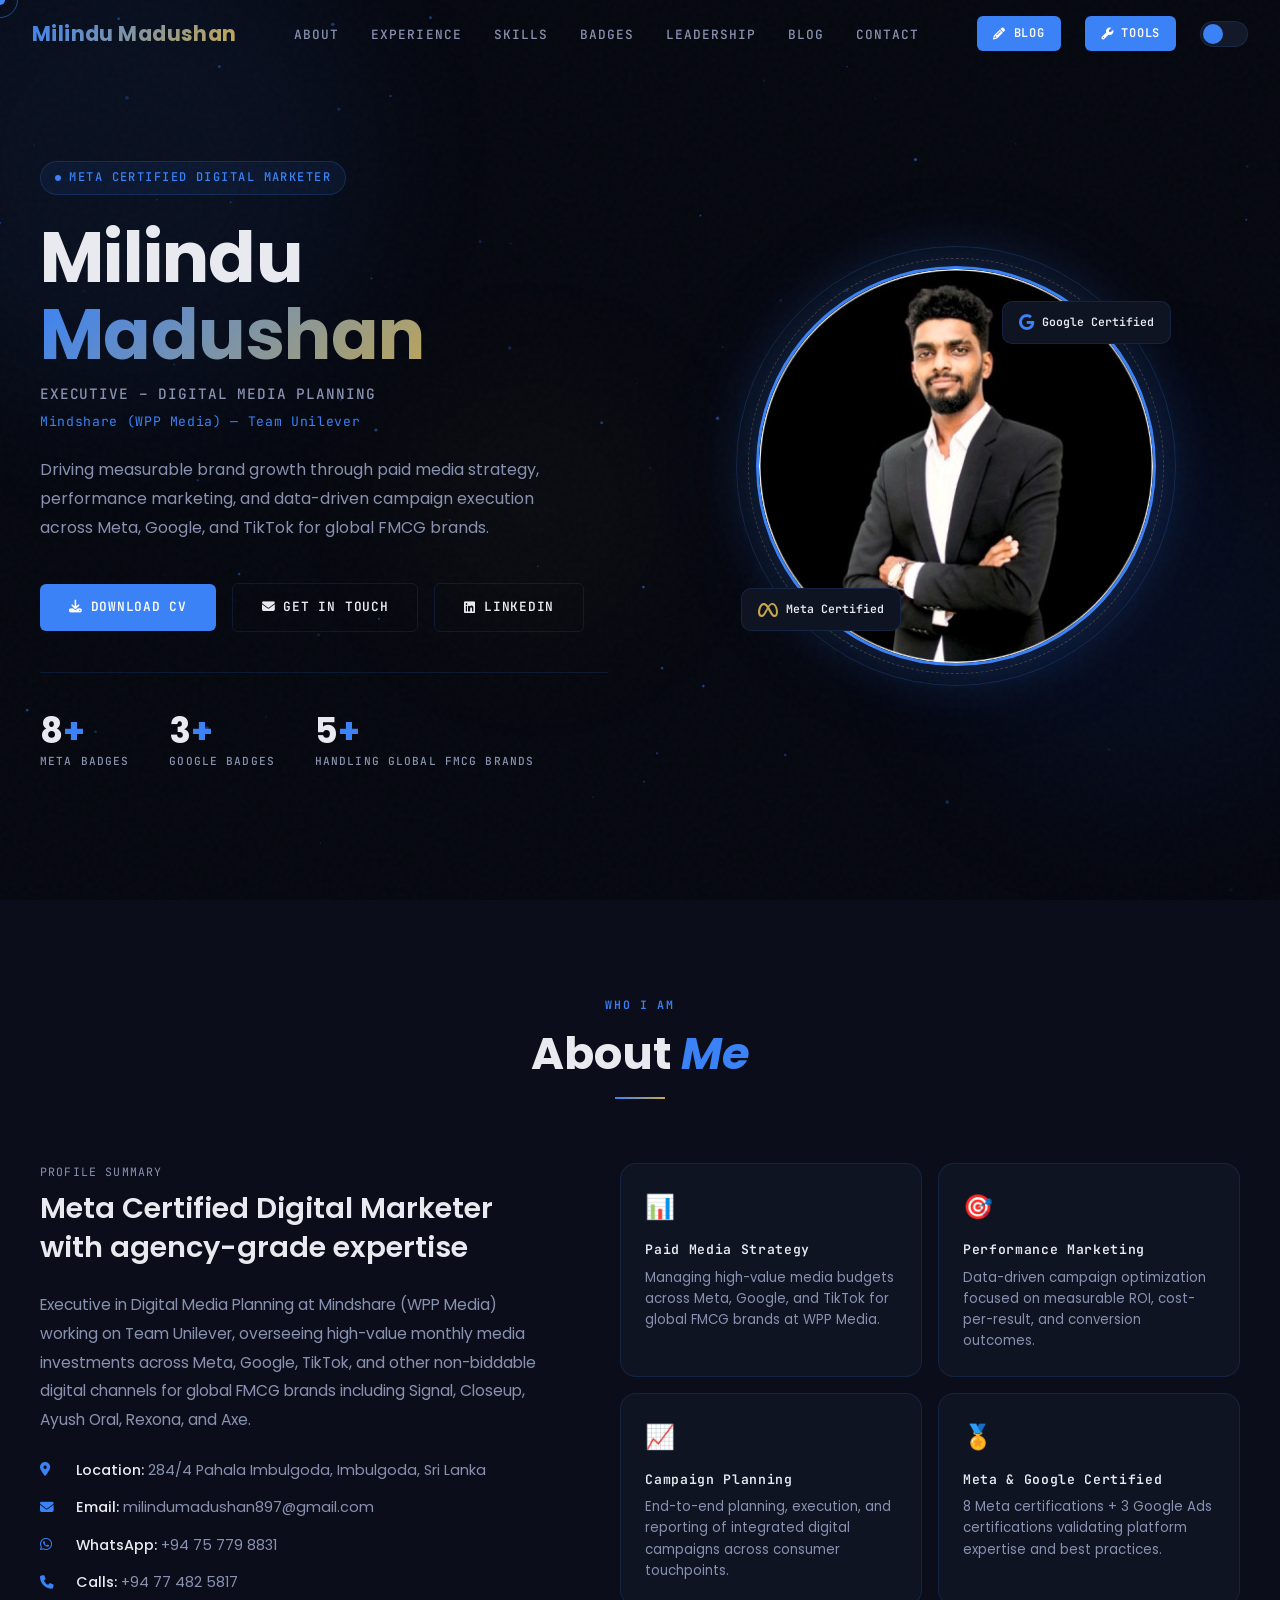
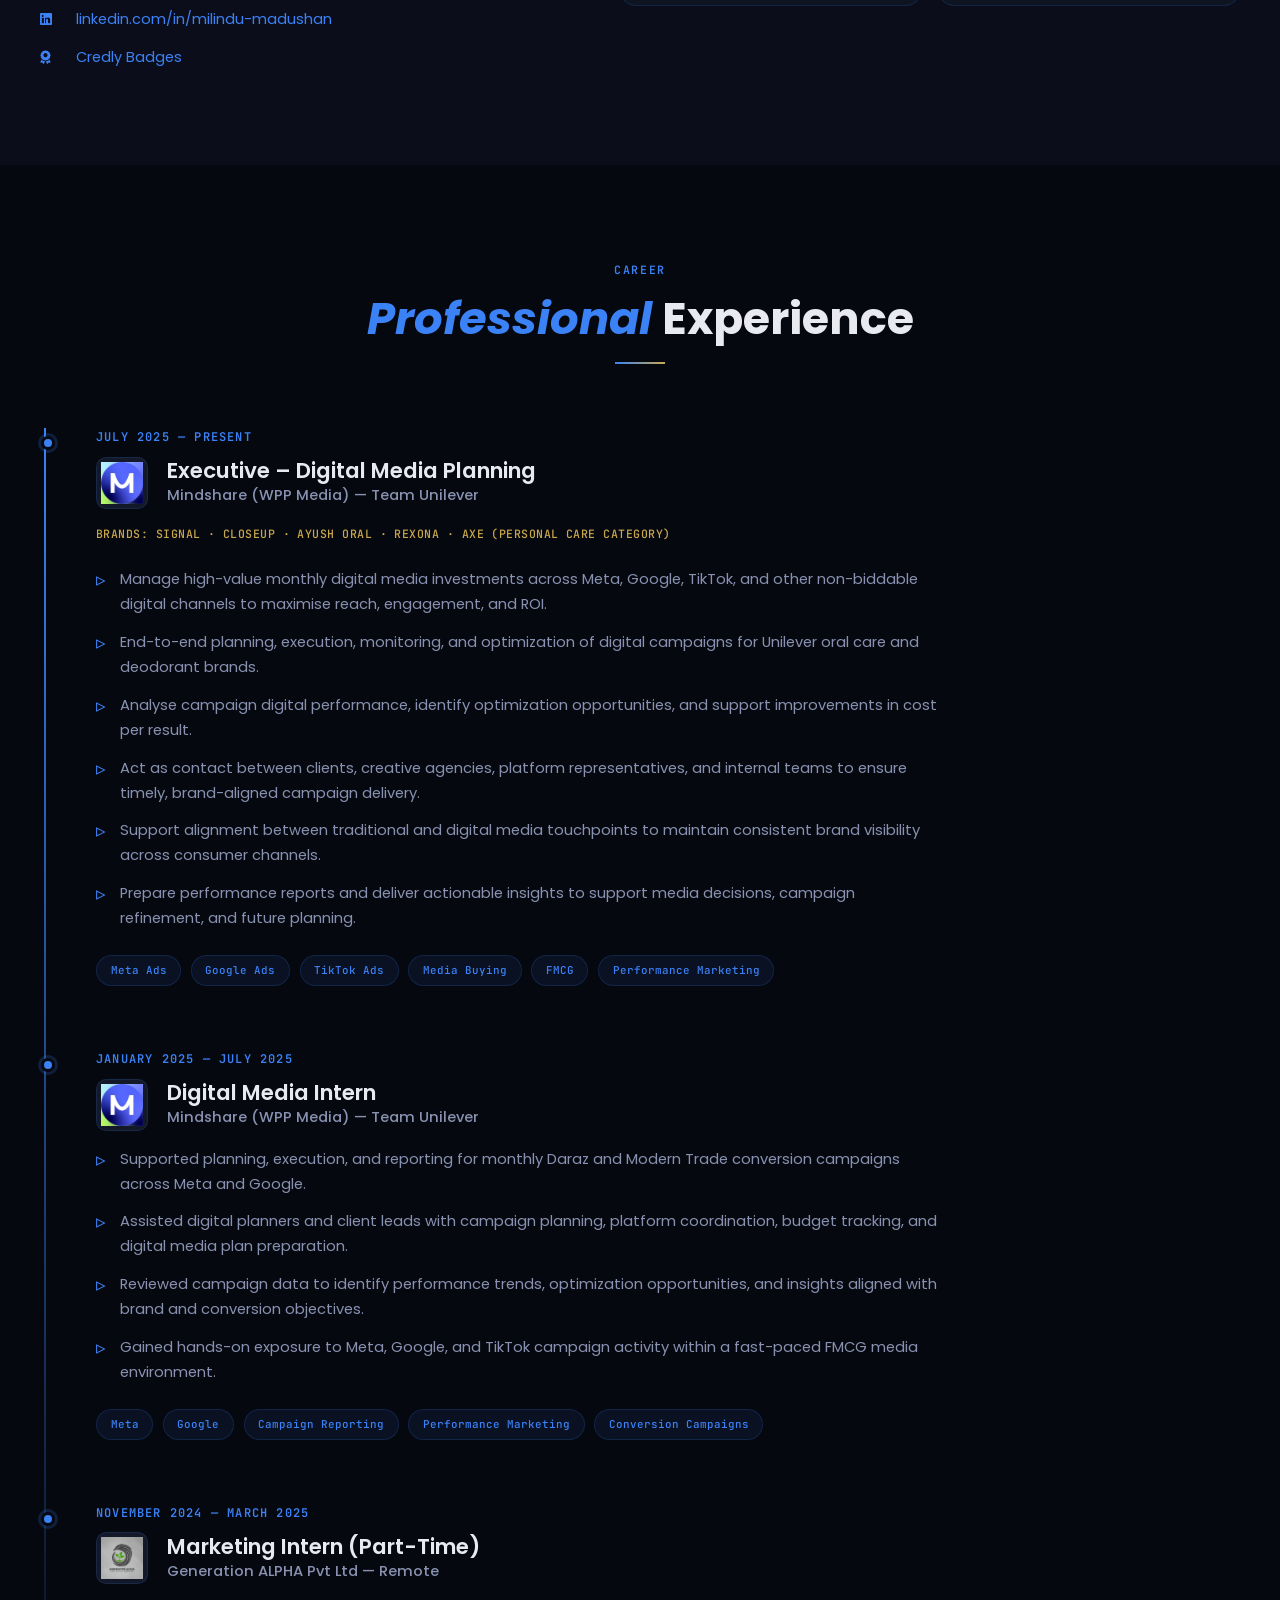
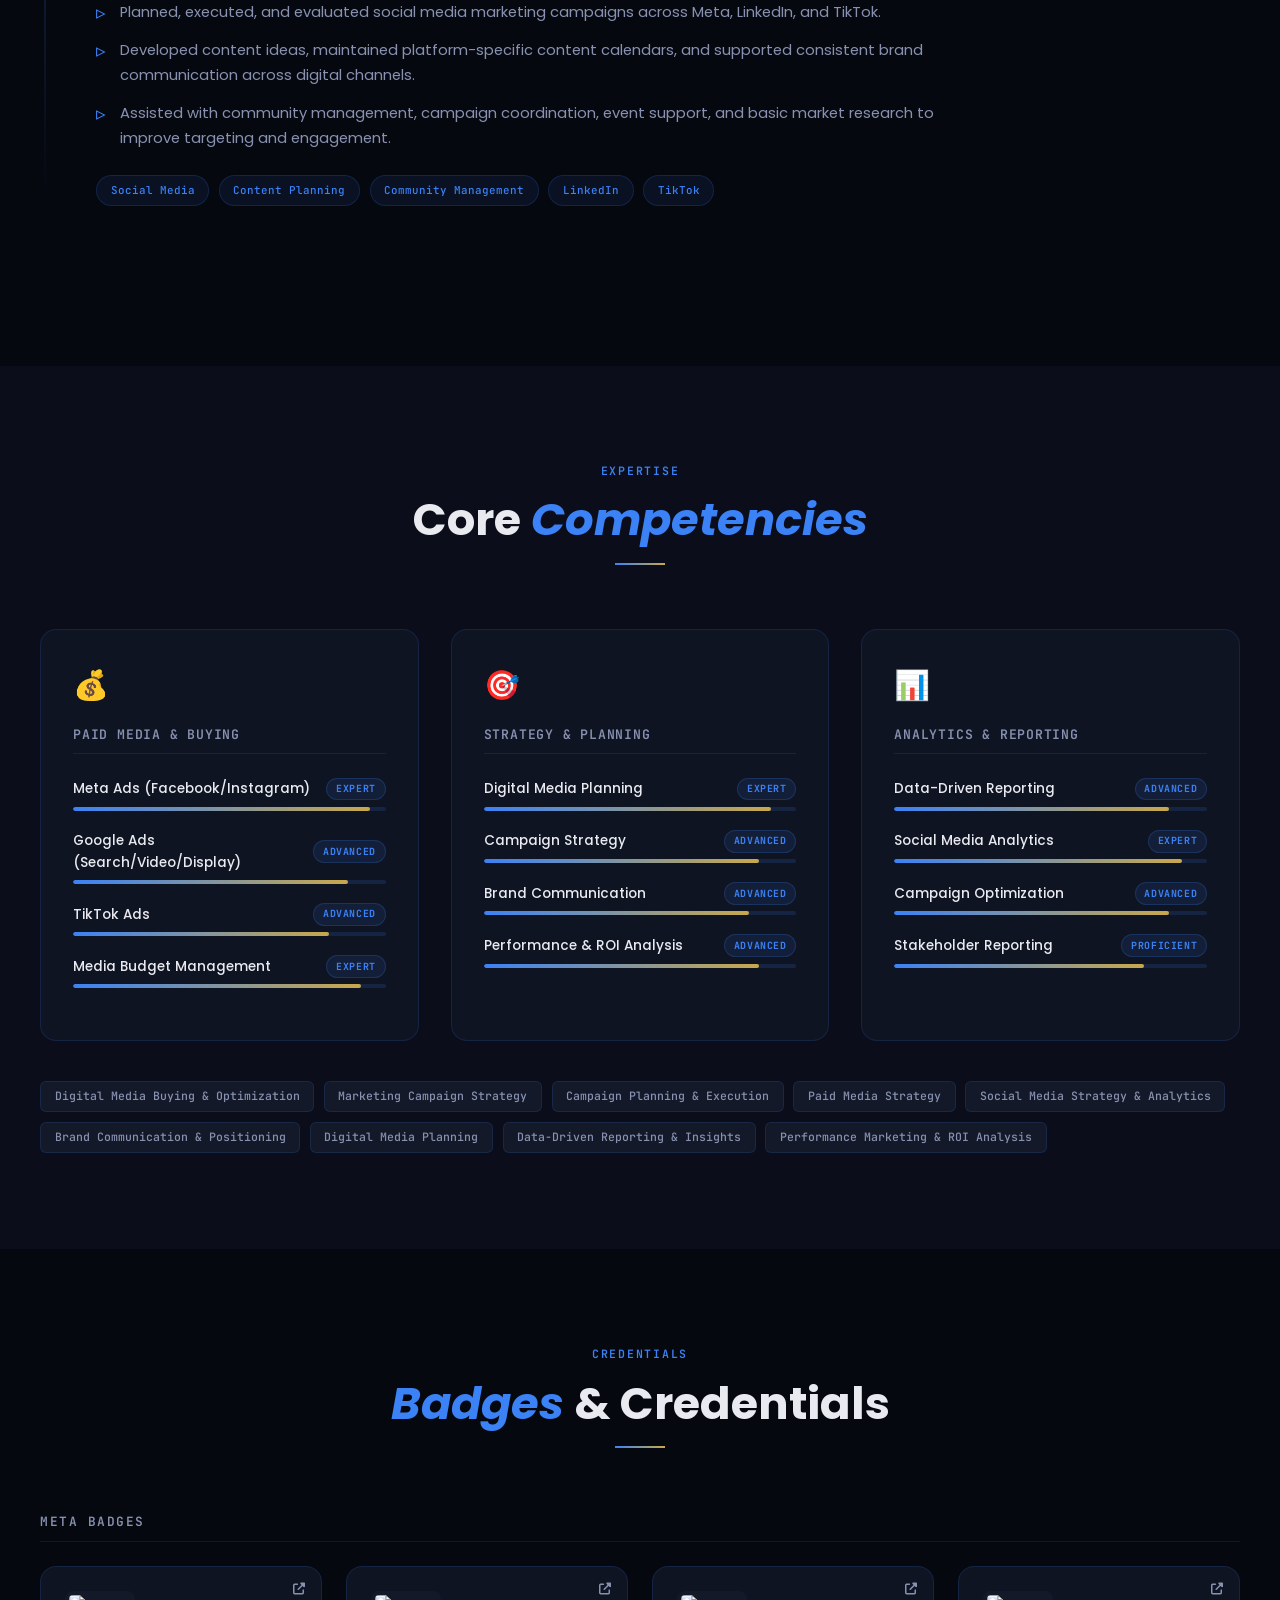
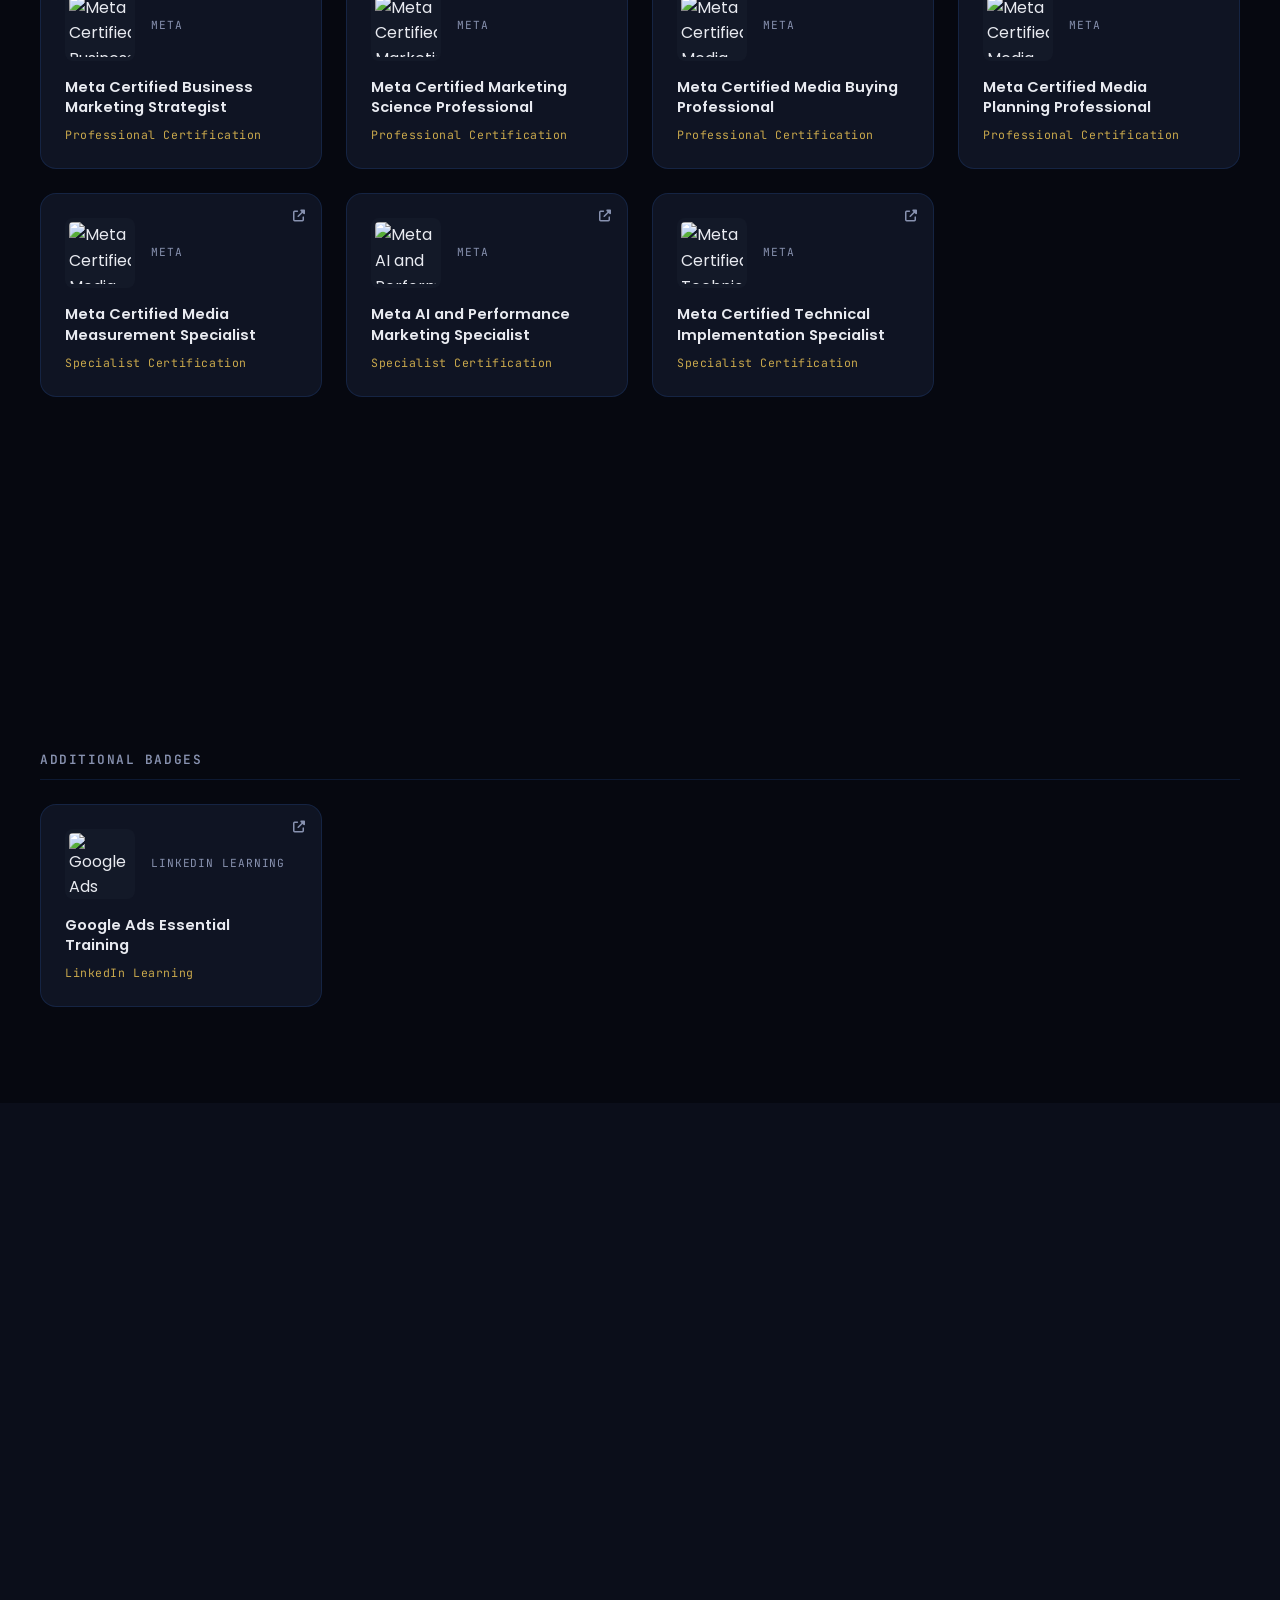
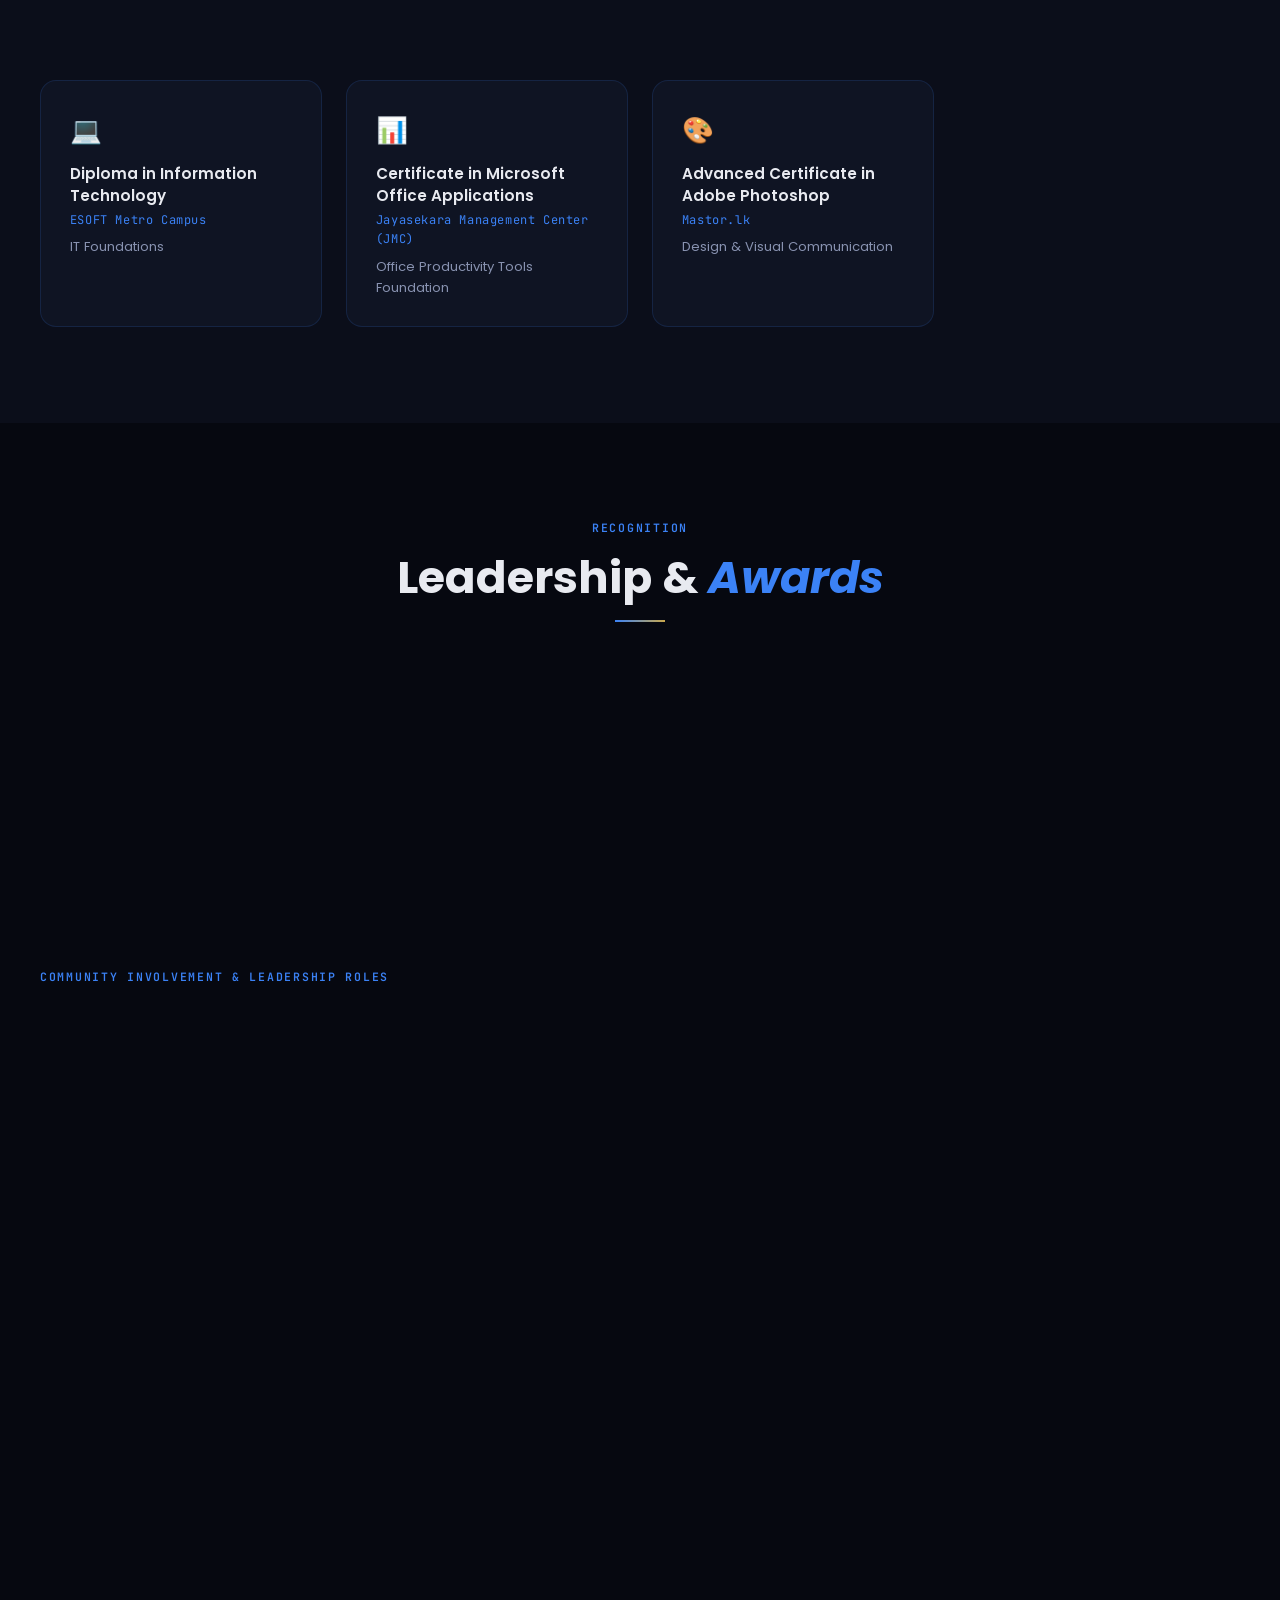
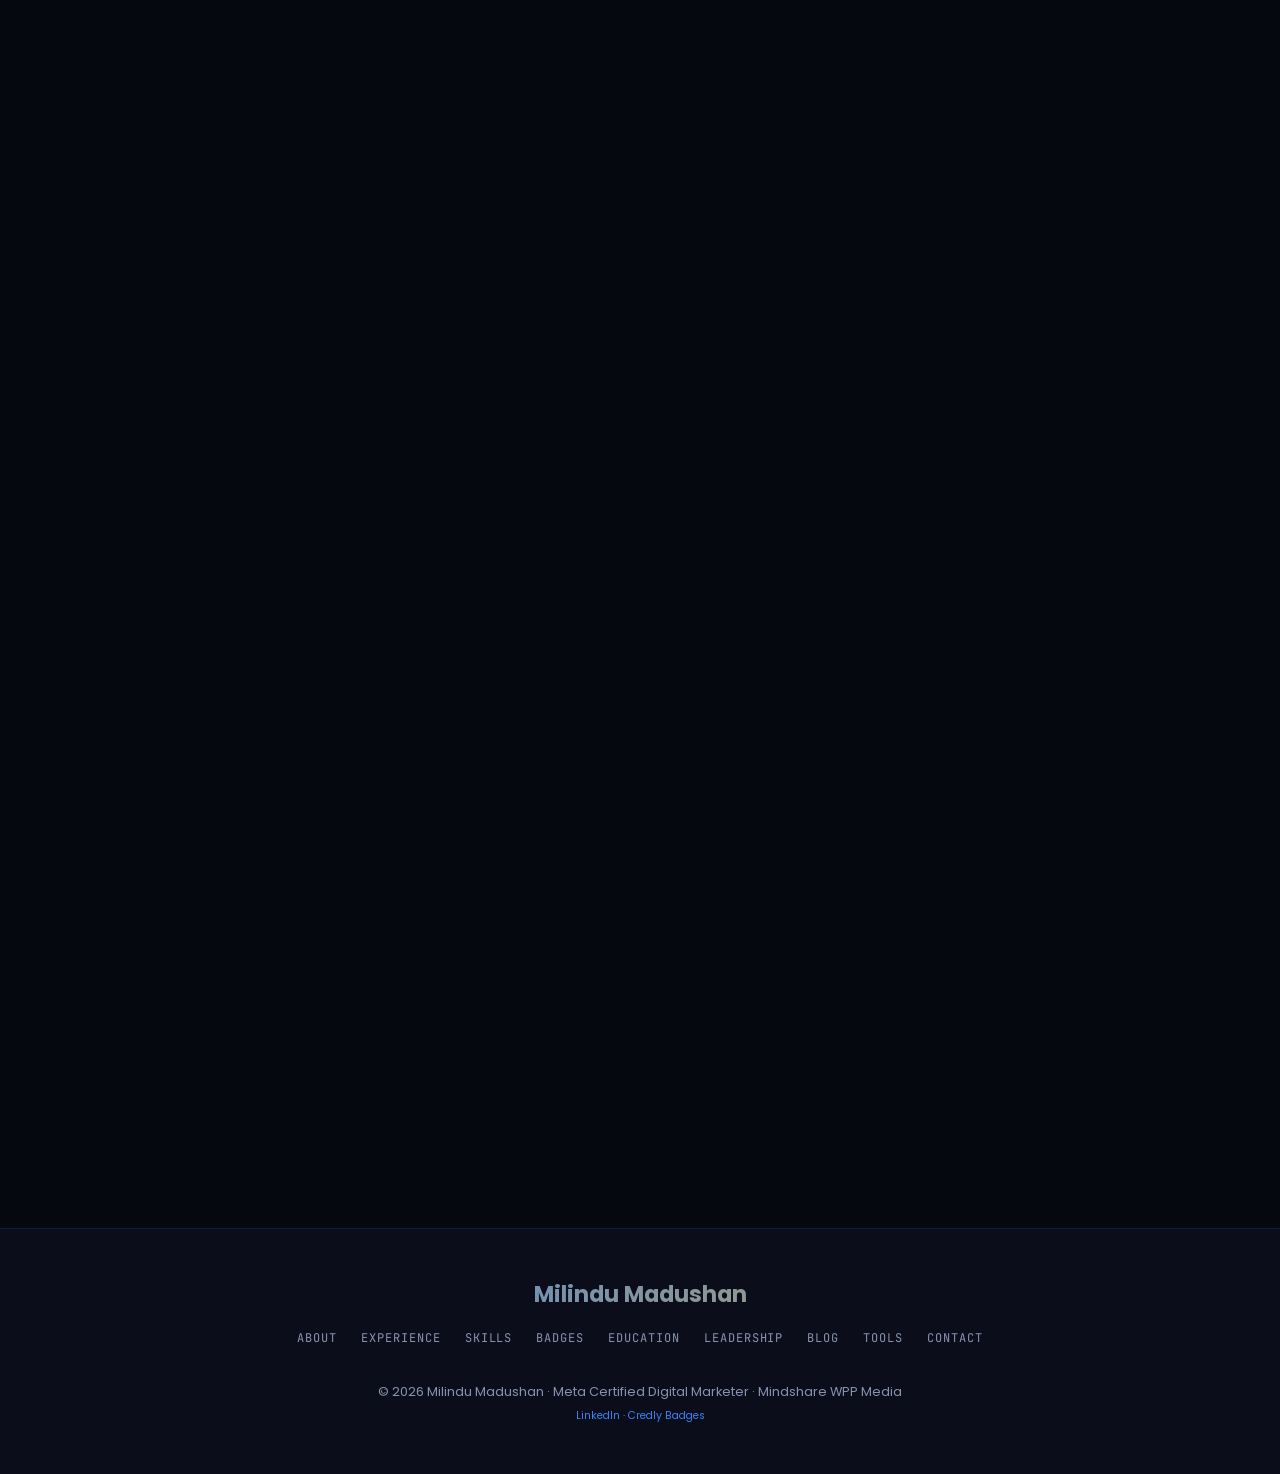
==== index.html @ daadbaaf "Added toos.html and blog.html" ====
<!DOCTYPE html>
<html lang="en">

<head>
  <meta charset="UTF-8">
  <meta name="viewport" content="width=device-width, initial-scale=1.0">
  <meta name="description"
    content="Milindu Madushan — Meta Certified Digital Marketer | Executive, Digital Media Planning at Mindshare (WPP Media) — Team Unilever">
  <meta name="keywords"
    content="Milindu Madushan, Digital Marketing, Meta Certified, Mindshare, WPP Media, Paid Media, Sri Lanka">
  <!-- Open Graph / Social Sharing -->
  <meta property="og:title" content="Milindu Madushan | Meta Certified Digital Marketer">
  <meta property="og:description"
    content="Executive – Digital Media Planning at Mindshare (WPP Media) — Team Unilever. Driving measurable brand growth through paid media strategy across Meta, Google, and TikTok.">
  <meta property="og:image" content="images/profile.jpg">
  <meta property="og:url" content="https://milindumadushan.com/">
  <meta property="og:type" content="website">
  <meta name="twitter:card" content="summary_large_image">
  <meta name="twitter:title" content="Milindu Madushan | Meta Certified Digital Marketer">
  <meta name="twitter:description"
    content="Executive – Digital Media Planning at Mindshare (WPP Media) — Team Unilever.">
  <meta name="twitter:image" content="images/profile.jpg">
  <title>Milindu Madushan | Meta Certified Digital Marketer</title>
  <!-- FIX: favicon MIME type corrected to image/png -->
  <link rel="icon" type="image/png" href="images/favicon.png">
  <link rel="preconnect" href="https://fonts.googleapis.com">
  <link rel="preconnect" href="https://fonts.gstatic.com" crossorigin>
  <!-- FIX: Added JetBrains Mono for genuine monospace font -->
  <link
    href="https://fonts.googleapis.com/css2?family=Poppins:wght@300;400;500;600;700&family=JetBrains+Mono:wght@400;500;600&display=swap"
    rel="stylesheet">
  <link rel="stylesheet" href="https://cdnjs.cloudflare.com/ajax/libs/font-awesome/6.5.0/css/all.min.css">
  <!-- Shared stylesheet -->
  <link rel="stylesheet" href="shared.css">
  <style>
    /* ======================== HERO SECTION ======================== */
    #hero {
      min-height: 100vh;
      display: flex;
      align-items: center;
      padding: 6rem 2rem 4rem;
      position: relative;
      z-index: 2;
      overflow: hidden;
    }

    .hero-inner {
      max-width: 1200px;
      margin: 0 auto;
      width: 100%;
      display: grid;
      grid-template-columns: 1fr 1fr;
      gap: 4rem;
      align-items: center;
    }

    .hero-content {
      opacity: 0;
      transform: translateY(30px);
      animation: fadeUp .9s .2s forwards;
      text-align: left;
      display: flex;
      flex-direction: column;
      align-items: flex-start;
    }

    .hero-tag {
      display: inline-flex;
      align-items: center;
      gap: .5rem;
      font-family: var(--font-mono);
      font-size: .75rem;
      font-weight: 500;
      color: var(--accent);
      letter-spacing: .12em;
      text-transform: uppercase;
      background: rgba(59, 130, 246, .08);
      border: 1px solid rgba(59, 130, 246, .2);
      padding: .4rem .9rem;
      border-radius: 30px;
      margin-bottom: 1.5rem;
    }

    .hero-tag span {
      width: 6px;
      height: 6px;
      background: var(--accent);
      border-radius: 50%;
      animation: pulse 2s ease infinite;
    }

    .hero-name {
      font-family: var(--font-display);
      font-size: clamp(2.5rem, 5.5vw, 4.8rem);
      font-weight: 700;
      line-height: 1.1;
      letter-spacing: -.01em;
      margin-bottom: .5rem;
    }

    .hero-name .line {
      display: block;
    }

    .hero-name .accent-line {
      background: linear-gradient(135deg, var(--accent) 0%, var(--gold) 60%, var(--accent) 100%);
      background-size: 200% auto;
      -webkit-background-clip: text;
      -webkit-text-fill-color: transparent;
      background-clip: text;
      animation: shimmer 4s linear infinite;
    }

    @keyframes shimmer {
      0% {
        background-position: 0% center;
      }

      100% {
        background-position: 200% center;
      }
    }

    .hero-title {
      font-family: var(--font-mono);
      font-size: .9rem;
      font-weight: 500;
      color: var(--text2);
      letter-spacing: .06em;
      margin-bottom: .4rem;
      text-transform: uppercase;
    }

    .hero-company {
      font-family: var(--font-mono);
      font-size: .82rem;
      color: var(--accent);
      letter-spacing: .05em;
      margin-bottom: 1.5rem;
    }

    .hero-desc {
      font-size: 1rem;
      color: var(--text2);
      max-width: 550px;
      line-height: 1.8;
      margin-bottom: 2.5rem;
    }

    .hero-actions {
      display: flex;
      gap: 1rem;
      flex-wrap: wrap;
      align-items: center;
    }

    /* FIX: Hero stats with count-up animation */
    .hero-stats {
      display: flex;
      gap: 2.5rem;
      margin-top: 2.5rem;
      padding-top: 2.5rem;
      border-top: 1px solid var(--border);
      justify-content: flex-start;
      width: 100%;
    }

    .stat-num {
      font-family: var(--font-display);
      font-size: 2.2rem;
      font-weight: 700;
      line-height: 1;
    }

    .stat-num span {
      color: var(--accent);
    }

    .stat-label {
      font-family: var(--font-mono);
      font-size: .7rem;
      font-weight: 500;
      color: var(--text2);
      letter-spacing: .1em;
      text-transform: uppercase;
      margin-top: .3rem;
    }

    /* ======================== HERO VISUAL ======================== */
    .hero-visual {
      display: flex;
      align-items: center;
      justify-content: center;
      opacity: 0;
      animation: fadeIn .9s .5s forwards;
    }

    .profile-frame {
      position: relative;
      width: 400px;
      height: 400px;
    }

    .profile-ring-outer {
      position: absolute;
      inset: -20px;
      border: 1px solid rgba(59, 130, 246, .2);
      border-radius: 50%;
      animation: spin 20s linear infinite;
    }

    .profile-ring-outer::before {
      content: '';
      position: absolute;
      width: 10px;
      height: 10px;
      background: var(--accent);
      border-radius: 50%;
      top: 20px;
      left: 50%;
      transform: translateX(-50%);
    }

    .profile-ring-inner {
      position: absolute;
      inset: -8px;
      border: 1px dashed rgba(201, 168, 76, .3);
      border-radius: 50%;
      animation: spin 15s linear infinite reverse;
    }

    .profile-img-wrap {
      width: 400px;
      height: 400px;
      border-radius: 50%;
      overflow: hidden;
      border: 3px solid var(--accent);
      box-shadow: 0 0 60px rgba(59, 130, 246, .25), 0 0 120px rgba(59, 130, 246, .08);
      position: relative;
      z-index: 2;
    }

    .profile-img-wrap img {
      width: 100%;
      height: 100%;
      object-fit: cover;
    }

    .profile-badge {
      position: absolute;
      z-index: 3;
      background: var(--card);
      border: 1px solid var(--border);
      backdrop-filter: blur(10px);
      border-radius: 10px;
      padding: .7rem 1rem;
      display: flex;
      align-items: center;
      gap: .5rem;
      animation: floatY 3s ease-in-out infinite alternate;
    }

    .profile-badge i {
      font-size: 1rem;
    }

    .profile-badge .badge-text {
      font-family: var(--font-mono);
      font-size: .72rem;
      font-weight: 600;
      white-space: nowrap;
    }

    .badge-1 {
      bottom: 35px;
      left: -15px;
    }

    .badge-1 i {
      color: var(--gold);
    }

    .badge-2 {
      top: 35px;
      right: -15px;
      animation-delay: -1.5s;
    }

    .badge-2 i {
      color: var(--accent);
    }

    @keyframes floatY {
      0% {
        transform: translateY(0);
      }

      100% {
        transform: translateY(-10px);
      }
    }

    @keyframes spin {
      from {
        transform: rotate(0deg);
      }

      to {
        transform: rotate(360deg);
      }
    }

    @keyframes fadeUp {
      to {
        opacity: 1;
        transform: translateY(0);
      }
    }

    @keyframes fadeIn {
      to {
        opacity: 1;
      }
    }

    /* ======================== ABOUT ======================== */
    #about {
      background: var(--bg2);
    }

    .about-grid {
      display: grid;
      grid-template-columns: 1fr 1.2fr;
      gap: 4rem;
      align-items: start;
    }

    .about-left {
      display: flex;
      flex-direction: column;
      align-items: flex-start;
    }

    .about-label {
      font-family: var(--font-mono);
      font-size: .72rem;
      color: var(--text2);
      letter-spacing: .1em;
      text-transform: uppercase;
      margin-bottom: .5rem;
    }

    .about-heading {
      font-family: var(--font-display);
      font-size: 1.8rem;
      font-weight: 600;
      margin-bottom: 1.5rem;
      line-height: 1.35;
    }

    .about-desc {
      color: var(--text2);
      line-height: 1.85;
      font-size: .97rem;
      margin-bottom: 1.5rem;
    }

    .about-details {
      display: flex;
      flex-direction: column;
      gap: .9rem;
    }

    .detail-row {
      display: flex;
      align-items: center;
      gap: 1rem;
      font-size: .9rem;
      color: var(--text2);
    }

    .detail-row i {
      width: 20px;
      color: var(--accent);
      font-size: .85rem;
      flex-shrink: 0;
    }

    .detail-row strong {
      color: var(--text);
      font-weight: 500;
    }

    .detail-row a {
      color: var(--accent);
    }

    .value-cards {
      display: grid;
      grid-template-columns: 1fr 1fr;
      gap: 1rem;
    }

    .value-card {
      background: var(--card);
      border: 1px solid var(--border);
      border-radius: var(--radius);
      padding: 1.5rem;
      transition: all var(--transition);
      display: flex;
      flex-direction: column;
      align-items: flex-start;
    }

    .value-card:hover {
      border-color: var(--accent);
      transform: translateY(-4px);
      box-shadow: 0 10px 40px var(--glow);
    }

    .value-icon {
      font-size: 1.5rem;
      margin-bottom: .8rem;
    }

    .value-title {
      font-family: var(--font-mono);
      font-size: .82rem;
      font-weight: 600;
      letter-spacing: .05em;
      margin-bottom: .4rem;
    }

    .value-text {
      font-size: .83rem;
      color: var(--text2);
      line-height: 1.6;
    }

    /* ======================== TIMELINE (EXPERIENCE) ======================== */
    .timeline {
      position: relative;
      padding-left: 1.5rem;
      max-width: 900px;
    }

    .timeline::before {
      content: '';
      position: absolute;
      left: 4px;
      top: 0;
      bottom: 0;
      width: 2px;
      background: linear-gradient(to bottom, var(--accent), transparent);
    }

    .timeline-item {
      position: relative;
      margin-bottom: 4rem;
      padding-left: 2rem;
    }

    .timeline-dot {
      position: absolute;
      left: -1.45rem;
      top: .5rem;
      width: 14px;
      height: 14px;
      border-radius: 50%;
      background: var(--accent);
      border: 3px solid var(--bg);
      box-shadow: 0 0 0 3px rgba(59, 130, 246, .2);
      z-index: 3;
    }

    .timeline-date {
      font-family: var(--font-mono);
      font-size: .75rem;
      font-weight: 600;
      color: var(--accent);
      letter-spacing: .1em;
      text-transform: uppercase;
      margin-bottom: .6rem;
    }

    .timeline-header {
      display: flex;
      align-items: center;
      gap: 1.2rem;
      margin-bottom: 1rem;
      flex-wrap: wrap;
    }

    .company-logo {
      width: 52px;
      height: 52px;
      border-radius: 10px;
      background: var(--card2);
      border: 1px solid var(--border);
      display: flex;
      align-items: center;
      justify-content: center;
      overflow: hidden;
      flex-shrink: 0;
    }

    /* FIX: Company logos hosted locally — use /images/ folder */
    .company-logo img {
      width: 100%;
      height: 100%;
      object-fit: contain;
      padding: 4px;
    }

    .timeline-role {
      font-family: var(--font-display);
      font-size: 1.35rem;
      font-weight: 600;
      line-height: 1.2;
    }

    .timeline-company {
      font-size: .92rem;
      color: var(--text2);
      font-weight: 500;
    }

    .timeline-brands {
      font-family: var(--font-mono);
      font-size: .72rem;
      color: var(--gold);
      margin-bottom: 1.5rem;
      letter-spacing: .04em;
      text-transform: uppercase;
      font-weight: 500;
    }

    .timeline-desc ul {
      display: flex;
      flex-direction: column;
      gap: .8rem;
    }

    .timeline-desc li {
      font-size: .92rem;
      color: var(--text2);
      line-height: 1.7;
      position: relative;
      padding-left: 1.5rem;
    }

    .timeline-desc li::before {
      content: '▹';
      position: absolute;
      left: 0;
      top: 0;
      color: var(--accent);
      font-size: 1.2rem;
      line-height: 1.4;
      font-weight: bold;
    }

    .timeline-tags {
      display: flex;
      flex-wrap: wrap;
      gap: .6rem;
      margin-top: 1.5rem;
    }

    .tag {
      font-family: var(--font-mono);
      font-size: .68rem;
      font-weight: 500;
      color: var(--accent);
      background: rgba(59, 130, 246, .08);
      border: 1px solid rgba(59, 130, 246, .18);
      padding: .35rem .85rem;
      border-radius: 20px;
      transition: all var(--transition);
    }

    [data-theme="light"] .tag {
      background: rgba(29, 78, 216, .08);
      border-color: rgba(29, 78, 216, .18);
    }

    .tag:hover {
      background: var(--accent);
      color: #fff;
      transform: translateY(-2px);
      box-shadow: 0 4px 12px var(--glow);
    }

    /* ======================== SKILLS ======================== */
    #skills {
      background: var(--bg2);
    }

    .skills-wrapper {
      display: grid;
      grid-template-columns: repeat(auto-fit, minmax(280px, 1fr));
      gap: 2rem;
    }

    .skill-category {
      background: var(--card);
      border: 1px solid var(--border);
      border-radius: var(--radius);
      padding: 2rem;
      transition: all var(--transition);
    }

    .skill-category:hover {
      border-color: var(--accent);
      box-shadow: 0 10px 40px var(--glow);
    }

    .skill-cat-icon {
      font-size: 1.8rem;
      margin-bottom: 1rem;
    }

    .skill-cat-title {
      font-family: var(--font-mono);
      font-size: .82rem;
      font-weight: 600;
      letter-spacing: .06em;
      text-transform: uppercase;
      margin-bottom: 1.5rem;
      color: var(--text2);
      border-bottom: 1px solid var(--border);
      padding-bottom: .5rem;
    }

    /* FIX: Skill bars — removed numeric percentage, now just visual fills with proficiency label */
    .skill-bar-item {
      margin-bottom: 1.2rem;
    }

    .skill-bar-top {
      display: flex;
      justify-content: space-between;
      align-items: center;
      margin-bottom: .4rem;
    }

    .skill-bar-name {
      font-size: .85rem;
      font-weight: 500;
    }

    /* FIX: proficiency badge replaces misleading % number */
    .skill-level {
      font-family: var(--font-mono);
      font-size: .62rem;
      font-weight: 700;
      letter-spacing: .06em;
      text-transform: uppercase;
      padding: .15rem .55rem;
      border-radius: 20px;
      background: rgba(59, 130, 246, .1);
      color: var(--accent);
      border: 1px solid rgba(59, 130, 246, .2);
    }

    .skill-bar-bg {
      height: 4px;
      background: var(--border);
      border-radius: 2px;
      overflow: hidden;
    }

    .skill-bar-fill {
      height: 100%;
      background: linear-gradient(90deg, var(--accent), var(--gold));
      border-radius: 2px;
      width: 0;
      transition: width 1.2s cubic-bezier(.4, 0, .2, 1);
    }

    .competency-tags {
      display: flex;
      flex-wrap: wrap;
      gap: .6rem;
      margin-top: 1.5rem;
    }

    .competency-tag {
      font-family: var(--font-mono);
      font-size: .72rem;
      font-weight: 500;
      color: var(--text2);
      background: var(--card2);
      border: 1px solid var(--border);
      padding: .35rem .85rem;
      border-radius: 6px;
      transition: all var(--transition);
    }

    .competency-tag:hover {
      color: var(--accent);
      border-color: var(--accent);
    }

    /* ======================== BADGES / CERTIFICATIONS ======================== */
    .certs-grid {
      display: grid;
      grid-template-columns: repeat(auto-fill, minmax(280px, 1fr));
      gap: 1.5rem;
    }

    .cert-card {
      background: var(--card);
      border: 1px solid var(--border);
      border-radius: var(--radius);
      padding: 1.5rem;
      transition: all var(--transition);
      cursor: pointer;
      position: relative;
      overflow: hidden;
      display: flex;
      flex-direction: column;
      align-items: flex-start;
    }

    .cert-card::before {
      content: '';
      position: absolute;
      top: 0;
      left: 0;
      right: 0;
      height: 2px;
      background: linear-gradient(90deg, var(--accent), var(--gold));
      transform: scaleX(0);
      transition: transform var(--transition);
      transform-origin: left;
    }

    .cert-card:hover {
      border-color: var(--accent);
      transform: translateY(-5px);
      box-shadow: 0 15px 50px var(--glow);
    }

    .cert-card:hover::before {
      transform: scaleX(1);
    }

    .cert-issuer-wrap {
      display: flex;
      flex-direction: row;
      align-items: center;
      gap: 1rem;
      margin-bottom: 1rem;
      width: 100%;
    }

    .cert-badge-img {
      width: 70px;
      height: 70px;
      object-fit: contain;
      border-radius: 8px;
      background: var(--card2);
      padding: 4px;
      flex-shrink: 0;
    }

    .cert-issuer {
      font-family: var(--font-mono);
      font-size: .7rem;
      color: var(--text2);
      letter-spacing: .08em;
      text-transform: uppercase;
    }

    .cert-name {
      font-size: .92rem;
      font-weight: 600;
      margin-bottom: .5rem;
      line-height: 1.4;
    }

    .cert-level {
      font-family: var(--font-mono);
      font-size: .72rem;
      color: var(--gold);
      letter-spacing: .05em;
      margin-top: auto;
    }

    .cert-link-icon {
      position: absolute;
      top: 1rem;
      right: 1rem;
      color: var(--text2);
      font-size: .75rem;
      transition: color var(--transition);
    }

    .cert-card:hover .cert-link-icon {
      color: var(--accent);
    }

    .certs-section-title {
      font-family: var(--font-mono);
      font-size: .8rem;
      font-weight: 600;
      color: var(--text2);
      letter-spacing: .12em;
      text-transform: uppercase;
      margin: 3rem 0 1.5rem;
      padding-bottom: .5rem;
      border-bottom: 1px solid var(--border);
      width: 100%;
    }

    /* ======================== EDUCATION ======================== */
    #education {
      background: var(--bg2);
    }

    .edu-grid {
      display: grid;
      grid-template-columns: repeat(auto-fill, minmax(280px, 1fr));
      gap: 1.5rem;
    }

    .edu-card {
      background: var(--card);
      border: 1px solid var(--border);
      border-radius: var(--radius);
      padding: 1.8rem;
      transition: all var(--transition);
      display: flex;
      flex-direction: column;
      align-items: flex-start;
    }

    .edu-card:hover {
      border-color: var(--accent);
      transform: translateY(-4px);
      box-shadow: 0 10px 40px var(--glow);
    }

    .edu-icon {
      font-size: 1.6rem;
      margin-bottom: .8rem;
    }

    .edu-degree {
      font-size: .95rem;
      font-weight: 600;
      margin-bottom: .3rem;
      line-height: 1.4;
    }

    .edu-institution {
      font-family: var(--font-mono);
      font-size: .75rem;
      color: var(--accent);
      letter-spacing: .05em;
      margin-bottom: .4rem;
    }

    .edu-detail {
      font-size: .82rem;
      color: var(--text2);
    }

    /* ======================== LEADERSHIP ======================== */
    .awards-grid {
      display: grid;
      grid-template-columns: repeat(auto-fill, minmax(300px, 1fr));
      gap: 1.5rem;
    }

    .award-card {
      background: var(--card);
      border: 1px solid var(--border);
      border-radius: var(--radius);
      padding: 1.8rem;
      transition: all var(--transition);
      display: flex;
      flex-direction: row;
      gap: 1.2rem;
      align-items: flex-start;
    }

    .award-card:hover {
      border-color: var(--gold);
      transform: translateY(-4px);
      box-shadow: 0 10px 40px rgba(201, 168, 76, .1);
    }

    .award-icon {
      width: 48px;
      height: 48px;
      border-radius: 12px;
      background: rgba(201, 168, 76, .1);
      border: 1px solid rgba(201, 168, 76, .2);
      display: flex;
      align-items: center;
      justify-content: center;
      font-size: 1.3rem;
      flex-shrink: 0;
    }

    .award-title {
      font-weight: 600;
      margin-bottom: .3rem;
      font-size: .95rem;
    }

    .award-org {
      font-size: .8rem;
      color: var(--accent);
      font-family: var(--font-mono);
      margin-bottom: .5rem;
    }

    .award-desc {
      font-size: .83rem;
      color: var(--text2);
      line-height: 1.7;
    }

    /* ======================== CONTACT ======================== */
    .contact-grid {
      display: grid;
      grid-template-columns: 1fr 1.2fr;
      gap: 4rem;
      align-items: start;
    }

    .contact-info h3 {
      font-family: var(--font-display);
      font-size: 1.8rem;
      font-weight: 600;
      margin-bottom: 1rem;
    }

    .contact-info p {
      color: var(--text2);
      line-height: 1.8;
      margin-bottom: 2rem;
    }

    .contact-items {
      display: flex;
      flex-direction: column;
      gap: 1.2rem;
      margin-bottom: 2rem;
    }

    .contact-item {
      display: flex;
      align-items: center;
      gap: 1rem;
    }

    .contact-item-icon {
      width: 44px;
      height: 44px;
      border-radius: 10px;
      background: rgba(59, 130, 246, .08);
      border: 1px solid var(--border);
      display: flex;
      align-items: center;
      justify-content: center;
      color: var(--accent);
      font-size: 1rem;
      flex-shrink: 0;
      transition: all var(--transition);
    }

    .contact-item:hover .contact-item-icon {
      background: var(--accent);
      color: #fff;
    }

    .contact-item-label {
      font-family: var(--font-mono);
      font-size: .7rem;
      color: var(--text2);
      letter-spacing: .08em;
      text-transform: uppercase;
    }

    .contact-item-text {
      font-size: .9rem;
    }

    .social-links {
      display: flex;
      gap: .8rem;
    }

    .social-link {
      width: 42px;
      height: 42px;
      border-radius: 10px;
      background: var(--card);
      border: 1px solid var(--border);
      display: flex;
      align-items: center;
      justify-content: center;
      color: var(--text2);
      font-size: 1rem;
      transition: all var(--transition);
    }

    .social-link:hover {
      background: var(--accent);
      border-color: var(--accent);
      color: #fff;
      transform: translateY(-3px);
      box-shadow: 0 8px 20px var(--glow);
    }

    .wa-btn {
      display: inline-flex;
      align-items: center;
      gap: .7rem;
      font-family: var(--font-mono);
      font-size: .82rem;
      font-weight: 600;
      letter-spacing: .06em;
      text-transform: uppercase;
      padding: .85rem 1.8rem;
      border-radius: 6px;
      cursor: pointer;
      border: none;
      outline: none;
      background: #25D366;
      color: #fff;
      transition: all var(--transition);
      margin-top: 1rem;
    }

    .wa-btn:hover {
      background: #1da851;
      transform: translateY(-2px);
      box-shadow: 0 8px 25px rgba(37, 211, 102, .3);
    }

    .contact-form-box {
      background: var(--card);
      border: 1px solid var(--border);
      border-radius: var(--radius);
      padding: 2.5rem;
    }

    .form-group {
      margin-bottom: 1.5rem;
    }

    .form-label {
      font-family: var(--font-mono);
      font-size: .72rem;
      font-weight: 600;
      letter-spacing: .1em;
      text-transform: uppercase;
      color: var(--text2);
      display: block;
      margin-bottom: .6rem;
    }

    .form-input {
      width: 100%;
      background: var(--bg2);
      border: 1px solid var(--border);
      border-radius: var(--radius-sm);
      padding: .85rem 1rem;
      color: var(--text);
      font-family: var(--font-body);
      font-size: .9rem;
      transition: all var(--transition);
      outline: none;
      resize: none;
    }

    .form-input:focus {
      border-color: var(--accent);
      box-shadow: 0 0 0 3px rgba(59, 130, 246, .1);
    }

    .form-input::placeholder {
      color: var(--text2);
      opacity: .6;
    }

    .form-row {
      display: grid;
      grid-template-columns: 1fr 1fr;
      gap: 1rem;
    }

    .form-submit {
      display: flex;
      justify-content: flex-end;
      gap: 1rem;
      align-items: center;
      margin-top: .5rem;
    }

    .form-note {
      font-size: .8rem;
      color: var(--accent);
    }

    /* ======================== MOBILE OVERRIDES ======================== */
    @media(max-width:960px) {
      .hero-inner {
        grid-template-columns: 1fr;
      }

      .hero-content {
        order: 2;
      }

      .hero-visual {
        order: 1;
      }

      .about-grid {
        grid-template-columns: 1fr;
        gap: 3rem;
      }

      .contact-grid {
        grid-template-columns: 1fr;
      }

      .profile-badge {
        display: none;
      }

      .profile-frame,
      .profile-img-wrap {
        width: 320px;
        height: 320px;
      }
    }

    @media(max-width:768px) {
      .form-row {
        grid-template-columns: 1fr;
      }

      .value-cards {
        grid-template-columns: 1fr;
      }
    }

    @media(max-width:480px) {
      .hero-stats {
        flex-direction: column;
        gap: 1.2rem;
      }

      .timeline {
        padding-left: 1rem;
      }

      .timeline-item {
        padding-left: 1.2rem;
      }

      .timeline-dot {
        left: -1.2rem;
      }

      .cert-issuer-wrap {
        flex-direction: column;
        align-items: flex-start;
      }

      .profile-frame,
      .profile-img-wrap {
        width: 270px;
        height: 270px;
      }
    }
  </style>
</head>

<body data-theme="dark">

  <div class="bg-canvas">
    <div class="bg-blob"></div>
    <div class="bg-blob"></div>
    <div class="bg-blob"></div>
  </div>
  <canvas id="particles-canvas"></canvas>
  <div class="cursor" id="cursor" aria-hidden="true"></div>
  <div class="cursor-ring" id="cursor-ring" aria-hidden="true"></div>
  <button class="back-to-top" id="backTop" aria-label="Back to top"><i class="fa fa-chevron-up"
      aria-hidden="true"></i></button>

  <nav id="navbar">
    <a href="#hero" class="nav-logo">Milindu Madushan</a>
    <ul class="nav-links" id="navLinks">
      <li><a href="#about">About</a></li>
      <li><a href="#experience">Experience</a></li>
      <li><a href="#skills">Skills</a></li>
      <li><a href="#certifications">Badges</a></li>
      <li><a href="#leadership">Leadership</a></li>
      <li><a href="blog.html">Blog</a></li>
      <li><a href="#contact">Contact</a></li>
    </ul>
    <div class="nav-right">
      <a href="blog.html" class="btn btn-primary desktop-btn"
        style="padding:.5rem 1rem;font-size:.75rem;margin-right:.5rem;" aria-label="Go to Blog"><i
          class="fa fa-pencil-alt" aria-hidden="true"></i> Blog</a>
      <a href="tools.html" class="btn btn-primary desktop-btn"
        style="padding:.5rem 1rem;font-size:.75rem;margin-right:.5rem;" aria-label="Go to Tools"><i class="fa fa-wrench"
          aria-hidden="true"></i> Tools</a>
      <button class="theme-toggle" id="themeToggle" aria-label="Toggle light/dark theme">
        <span class="sr-only">Switch Theme</span>
      </button>
      <button class="hamburger" id="hamburger" aria-label="Open navigation menu">
        <span></span><span></span><span></span>
      </button>
    </div>
  </nav>

  <div class="mobile-menu" id="mobileMenu" role="navigation" aria-label="Mobile navigation">
    <a href="#about" class="mobile-link">About</a>
    <a href="#experience" class="mobile-link">Experience</a>
    <a href="#skills" class="mobile-link">Skills</a>
    <a href="#certifications" class="mobile-link">Badges</a>
    <a href="#leadership" class="mobile-link">Leadership</a>
    <a href="blog.html" class="mobile-link">Blog</a>
    <a href="tools.html" class="mobile-link">Tools</a>
    <a href="#contact" class="mobile-link">Contact</a>
  </div>

  <section id="hero">
    <div class="hero-inner">
      <div class="hero-content">
        <div class="hero-tag"><span></span> Meta Certified Digital Marketer</div>
        <h1 class="hero-name">
          <span class="line">Milindu</span>
          <span class="line accent-line">Madushan</span>
        </h1>
        <p class="hero-title">Executive – Digital Media Planning</p>
        <p class="hero-company">Mindshare (WPP Media) — Team Unilever</p>
        <p class="hero-desc">Driving measurable brand growth through paid media strategy, performance marketing, and
          data-driven campaign execution across Meta, Google, and TikTok for global FMCG brands.</p>
        <div class="hero-actions">
          <a href="Milindu Madushan.pdf" target="_blank" download class="btn btn-primary">
            <i class="fa fa-download" aria-hidden="true"></i> Download CV
          </a>
          <a href="#contact" class="btn btn-outline">
            <i class="fa fa-envelope" aria-hidden="true"></i> Get In Touch
          </a>
          <a href="https://www.linkedin.com/in/milindu-madushan/" target="_blank" rel="noopener noreferrer"
            class="btn btn-outline">
            <i class="fab fa-linkedin" aria-hidden="true"></i> LinkedIn
          </a>
        </div>
        <!-- FIX: Count-up animation on hero stats -->
        <div class="hero-stats">
          <div class="stat-item">
            <div class="stat-num" data-target="8" data-suffix="+">0<span>+</span></div>
            <div class="stat-label">Meta Badges</div>
          </div>
          <div class="stat-item">
            <div class="stat-num" data-target="3" data-suffix="+">0<span>+</span></div>
            <div class="stat-label">Google Badges</div>
          </div>
          <div class="stat-item">
            <div class="stat-num" data-target="5" data-suffix="+">0<span>+</span></div>
            <div class="stat-label">Handling Global FMCG Brands</div>
          </div>
        </div>
      </div>
      <div class="hero-visual">
        <div class="profile-frame">
          <div class="profile-ring-outer" aria-hidden="true"></div>
          <div class="profile-ring-inner" aria-hidden="true"></div>
          <div class="profile-img-wrap">
            <img src="images/profile.jpg" alt="Milindu Madushan — Meta Certified Digital Marketer" loading="eager"
              onerror="this.src='https://via.placeholder.com/400'">
          </div>
          <div class="profile-badge badge-1" aria-hidden="true">
            <i class="fab fa-meta"></i>
            <span class="badge-text">Meta Certified</span>
          </div>
          <div class="profile-badge badge-2" aria-hidden="true">
            <i class="fab fa-google"></i>
            <span class="badge-text">Google Certified</span>
          </div>
        </div>
      </div>
    </div>
  </section>

  <section id="about">
    <div class="section-inner">
      <div class="section-header reveal">
        <p class="section-tag">Who I Am</p>
        <h2 class="section-title">About <em>Me</em></h2>
        <div class="section-line"></div>
      </div>
      <div class="about-grid">
        <div class="about-left reveal">
          <p class="about-label">Profile Summary</p>
          <h3 class="about-heading">Meta Certified Digital Marketer with agency-grade expertise</h3>
          <p class="about-desc">Executive in Digital Media Planning at Mindshare (WPP Media) working on Team Unilever,
            overseeing high-value monthly media investments across Meta, Google, TikTok, and other non-biddable digital
            channels for global FMCG brands including Signal, Closeup, Ayush Oral, Rexona, and Axe.</p>
          <div class="about-details">
            <div class="detail-row"><i class="fa fa-map-marker-alt"
                aria-hidden="true"></i><span><strong>Location:</strong> 284/4 Pahala Imbulgoda, Imbulgoda, Sri
                Lanka</span></div>
            <div class="detail-row"><i class="fa fa-envelope" aria-hidden="true"></i><span><strong>Email:</strong>
                milindumadushan897@gmail.com</span></div>
            <div class="detail-row"><i class="fab fa-whatsapp" aria-hidden="true"></i><span><strong>WhatsApp:</strong>
                +94 75 779 8831</span></div>
            <div class="detail-row"><i class="fa fa-phone" aria-hidden="true"></i><span><strong>Calls:</strong> +94 77
                482 5817</span></div>
            <div class="detail-row"><i class="fab fa-linkedin" aria-hidden="true"></i><span><a
                  href="https://www.linkedin.com/in/milindu-madushan/" target="_blank"
                  rel="noopener noreferrer">linkedin.com/in/milindu-madushan</a></span></div>
            <div class="detail-row"><i class="fa fa-award" aria-hidden="true"></i><span><a
                  href="https://www.credly.com/users/milindu-madushan/badges#credly" target="_blank"
                  rel="noopener noreferrer">Credly Badges</a></span></div>
          </div>
        </div>
        <div class="about-right reveal">
          <div class="value-cards">
            <div class="value-card">
              <div class="value-icon">📊</div>
              <div class="value-title">Paid Media Strategy</div>
              <div class="value-text">Managing high-value media budgets across Meta, Google, and TikTok for global FMCG
                brands at WPP Media.</div>
            </div>
            <div class="value-card">
              <div class="value-icon">🎯</div>
              <div class="value-title">Performance Marketing</div>
              <div class="value-text">Data-driven campaign optimization focused on measurable ROI, cost-per-result, and
                conversion outcomes.</div>
            </div>
            <div class="value-card">
              <div class="value-icon">📈</div>
              <div class="value-title">Campaign Planning</div>
              <div class="value-text">End-to-end planning, execution, and reporting of integrated digital campaigns
                across consumer touchpoints.</div>
            </div>
            <div class="value-card">
              <div class="value-icon">🏅</div>
              <div class="value-title">Meta &amp; Google Certified</div>
              <div class="value-text">8 Meta certifications + 3 Google Ads certifications validating platform expertise
                and best practices.</div>
            </div>
          </div>
        </div>
      </div>
    </div>
  </section>

  <section id="experience">
    <div class="section-inner">
      <div class="section-header reveal">
        <p class="section-tag">Career</p>
        <h2 class="section-title"><em>Professional</em> Experience</h2>
        <div class="section-line"></div>
      </div>
      <div class="timeline">

        <div class="timeline-item reveal">
          <div class="timeline-dot"></div>
          <div class="timeline-date">July 2025 — Present</div>
          <div class="timeline-header">
            <div class="company-logo">
              <img src="images/mindshare-logo.jpg" alt="Mindshare Logo" onerror="this.style.display='none'">
            </div>
            <div class="timeline-header-text">
              <div class="timeline-role">Executive – Digital Media Planning</div>
              <div class="timeline-company">Mindshare (WPP Media) — Team Unilever</div>
            </div>
          </div>
          <div class="timeline-brands">Brands: Signal · Closeup · Ayush Oral · Rexona · Axe (Personal Care Category)
          </div>
          <div class="timeline-desc">
            <ul>
              <li>Manage high-value monthly digital media investments across Meta, Google, TikTok, and other
                non-biddable digital channels to maximise reach, engagement, and ROI.</li>
              <li>End-to-end planning, execution, monitoring, and optimization of digital campaigns for Unilever oral
                care and deodorant brands.</li>
              <li>Analyse campaign digital performance, identify optimization opportunities, and support improvements in
                cost per result.</li>
              <li>Act as contact between clients, creative agencies, platform representatives, and internal teams to
                ensure timely, brand-aligned campaign delivery.</li>
              <li>Support alignment between traditional and digital media touchpoints to maintain consistent brand
                visibility across consumer channels.</li>
              <li>Prepare performance reports and deliver actionable insights to support media decisions, campaign
                refinement, and future planning.</li>
            </ul>
          </div>
          <div class="timeline-tags">
            <span class="tag">Meta Ads</span><span class="tag">Google Ads</span><span class="tag">TikTok Ads</span><span
              class="tag">Media Buying</span><span class="tag">FMCG</span><span class="tag">Performance Marketing</span>
          </div>
        </div>

        <div class="timeline-item reveal">
          <div class="timeline-dot"></div>
          <div class="timeline-date">January 2025 — July 2025</div>
          <div class="timeline-header">
            <div class="company-logo">
              <img src="images/mindshare-logo.jpg" alt="Mindshare Logo" onerror="this.style.display='none'">
            </div>
            <div class="timeline-header-text">
              <div class="timeline-role">Digital Media Intern</div>
              <div class="timeline-company">Mindshare (WPP Media) — Team Unilever</div>
            </div>
          </div>
          <div class="timeline-desc">
            <ul>
              <li>Supported planning, execution, and reporting for monthly Daraz and Modern Trade conversion campaigns
                across Meta and Google.</li>
              <li>Assisted digital planners and client leads with campaign planning, platform coordination, budget
                tracking, and digital media plan preparation.</li>
              <li>Reviewed campaign data to identify performance trends, optimization opportunities, and insights
                aligned with brand and conversion objectives.</li>
              <li>Gained hands-on exposure to Meta, Google, and TikTok campaign activity within a fast-paced FMCG media
                environment.</li>
            </ul>
          </div>
          <!-- FIX: Typo "Perfomance" corrected to "Performance" -->
          <div class="timeline-tags">
            <span class="tag">Meta</span><span class="tag">Google</span><span class="tag">Campaign Reporting</span><span
              class="tag">Performance Marketing</span><span class="tag">Conversion Campaigns</span>
          </div>
        </div>

        <div class="timeline-item reveal">
          <div class="timeline-dot"></div>
          <div class="timeline-date">November 2024 — March 2025</div>
          <div class="timeline-header">
            <div class="company-logo">
              <!-- FIX: Use locally hosted logo — save as images/generation-alpha-logo.png -->
              <img src="images/generation-alpha-logo.jpg" alt="Generation Alpha Logo"
                onerror="this.style.display='none'">
            </div>
            <div class="timeline-header-text">
              <div class="timeline-role">Marketing Intern (Part-Time)</div>
              <div class="timeline-company">Generation ALPHA Pvt Ltd — Remote</div>
            </div>
          </div>
          <div class="timeline-desc">
            <ul>
              <li>Planned, executed, and evaluated social media marketing campaigns across Meta, LinkedIn, and TikTok.
              </li>
              <li>Developed content ideas, maintained platform-specific content calendars, and supported consistent
                brand communication across digital channels.</li>
              <li>Assisted with community management, campaign coordination, event support, and basic market research to
                improve targeting and engagement.</li>
            </ul>
          </div>
          <div class="timeline-tags">
            <span class="tag">Social Media</span><span class="tag">Content Planning</span><span class="tag">Community
              Management</span><span class="tag">LinkedIn</span><span class="tag">TikTok</span>
          </div>
        </div>

      </div>
    </div>
  </section>

  <section id="skills">
    <div class="section-inner">
      <div class="section-header reveal">
        <p class="section-tag">Expertise</p>
        <h2 class="section-title">Core <em>Competencies</em></h2>
        <div class="section-line"></div>
      </div>
      <!-- FIX: Skill bars now show proficiency level labels instead of inflated % numbers -->
      <div class="skills-wrapper">
        <div class="skill-category reveal">
          <div class="skill-cat-icon">💰</div>
          <div class="skill-cat-title">Paid Media &amp; Buying</div>
          <div class="skill-bar-item">
            <div class="skill-bar-top"><span class="skill-bar-name">Meta Ads (Facebook/Instagram)</span><span
                class="skill-level">Expert</span></div>
            <div class="skill-bar-bg">
              <div class="skill-bar-fill" data-width="95"></div>
            </div>
          </div>
          <div class="skill-bar-item">
            <div class="skill-bar-top"><span class="skill-bar-name">Google Ads (Search/Video/Display)</span><span
                class="skill-level">Advanced</span></div>
            <div class="skill-bar-bg">
              <div class="skill-bar-fill" data-width="88"></div>
            </div>
          </div>
          <div class="skill-bar-item">
            <div class="skill-bar-top"><span class="skill-bar-name">TikTok Ads</span><span
                class="skill-level">Advanced</span></div>
            <div class="skill-bar-bg">
              <div class="skill-bar-fill" data-width="82"></div>
            </div>
          </div>
          <div class="skill-bar-item">
            <div class="skill-bar-top"><span class="skill-bar-name">Media Budget Management</span><span
                class="skill-level">Expert</span></div>
            <div class="skill-bar-bg">
              <div class="skill-bar-fill" data-width="92"></div>
            </div>
          </div>
        </div>
        <div class="skill-category reveal">
          <div class="skill-cat-icon">🎯</div>
          <div class="skill-cat-title">Strategy &amp; Planning</div>
          <div class="skill-bar-item">
            <div class="skill-bar-top"><span class="skill-bar-name">Digital Media Planning</span><span
                class="skill-level">Expert</span></div>
            <div class="skill-bar-bg">
              <div class="skill-bar-fill" data-width="92"></div>
            </div>
          </div>
          <div class="skill-bar-item">
            <div class="skill-bar-top"><span class="skill-bar-name">Campaign Strategy</span><span
                class="skill-level">Advanced</span></div>
            <div class="skill-bar-bg">
              <div class="skill-bar-fill" data-width="88"></div>
            </div>
          </div>
          <div class="skill-bar-item">
            <div class="skill-bar-top"><span class="skill-bar-name">Brand Communication</span><span
                class="skill-level">Advanced</span></div>
            <div class="skill-bar-bg">
              <div class="skill-bar-fill" data-width="85"></div>
            </div>
          </div>
          <div class="skill-bar-item">
            <div class="skill-bar-top"><span class="skill-bar-name">Performance &amp; ROI Analysis</span><span
                class="skill-level">Advanced</span></div>
            <div class="skill-bar-bg">
              <div class="skill-bar-fill" data-width="88"></div>
            </div>
          </div>
        </div>
        <div class="skill-category reveal">
          <div class="skill-cat-icon">📊</div>
          <div class="skill-cat-title">Analytics &amp; Reporting</div>
          <div class="skill-bar-item">
            <div class="skill-bar-top"><span class="skill-bar-name">Data-Driven Reporting</span><span
                class="skill-level">Advanced</span></div>
            <div class="skill-bar-bg">
              <div class="skill-bar-fill" data-width="88"></div>
            </div>
          </div>
          <div class="skill-bar-item">
            <div class="skill-bar-top"><span class="skill-bar-name">Social Media Analytics</span><span
                class="skill-level">Expert</span></div>
            <div class="skill-bar-bg">
              <div class="skill-bar-fill" data-width="92"></div>
            </div>
          </div>
          <div class="skill-bar-item">
            <div class="skill-bar-top"><span class="skill-bar-name">Campaign Optimization</span><span
                class="skill-level">Advanced</span></div>
            <div class="skill-bar-bg">
              <div class="skill-bar-fill" data-width="88"></div>
            </div>
          </div>
          <div class="skill-bar-item">
            <div class="skill-bar-top"><span class="skill-bar-name">Stakeholder Reporting</span><span
                class="skill-level">Proficient</span></div>
            <div class="skill-bar-bg">
              <div class="skill-bar-fill" data-width="80"></div>
            </div>
          </div>
        </div>
      </div>
      <div class="section-inner" style="margin-top:2.5rem;">
        <div class="competency-tags reveal">
          <span class="competency-tag">Digital Media Buying &amp; Optimization</span>
          <span class="competency-tag">Marketing Campaign Strategy</span>
          <span class="competency-tag">Campaign Planning &amp; Execution</span>
          <span class="competency-tag">Paid Media Strategy</span>
          <span class="competency-tag">Social Media Strategy &amp; Analytics</span>
          <span class="competency-tag">Brand Communication &amp; Positioning</span>
          <span class="competency-tag">Digital Media Planning</span>
          <span class="competency-tag">Data-Driven Reporting &amp; Insights</span>
          <span class="competency-tag">Performance Marketing &amp; ROI Analysis</span>
        </div>
      </div>
    </div>
  </section>

  <section id="certifications">
    <div class="section-inner">
      <div class="section-header reveal">
        <p class="section-tag">Credentials</p>
        <h2 class="section-title"><em>Badges</em> &amp; Credentials</h2>
        <div class="section-line"></div>
      </div>

      <div class="certs-section-title reveal">Meta Badges</div>
      <div class="certs-grid">
        <a href="https://www.credly.com/badges/6eb450c5-f1b0-4cde-8aff-46d87be53919/public_url" target="_blank"
          rel="noopener noreferrer" class="cert-card reveal">
          <i class="fa fa-external-link-alt cert-link-icon" aria-hidden="true"></i>
          <div class="cert-issuer-wrap">
            <img class="cert-badge-img" src="https://images.credly.com/images/6667008a-b89d-4a01-8884-28cf4b0e438a/blob"
              alt="Meta Certified Business Marketing Strategist badge">
            <div>
              <div class="cert-issuer">Meta</div>
            </div>
          </div>
          <div class="cert-name">Meta Certified Business Marketing Strategist</div>
          <div class="cert-level">Professional Certification</div>
        </a>
        <a href="https://www.credly.com/badges/605c3b14-4152-451e-bfcd-aa3332ab7372" target="_blank"
          rel="noopener noreferrer" class="cert-card reveal">
          <i class="fa fa-external-link-alt cert-link-icon" aria-hidden="true"></i>
          <div class="cert-issuer-wrap">
            <img class="cert-badge-img"
              src="https://static.xx.fbcdn.net/mci_ab/public/cms/?ab_b=e&ab_page=CMS&ab_entry=329701512359534&version=1778948562&transcode_extension=webp"
              alt="Meta Certified Marketing Science Professional badge">
            <div>
              <div class="cert-issuer">Meta</div>
            </div>
          </div>
          <div class="cert-name">Meta Certified Marketing Science Professional</div>
          <div class="cert-level">Professional Certification</div>
        </a>
        <a href="https://www.credly.com/badges/234de41e-d25f-477e-a494-45678895c5c6" target="_blank"
          rel="noopener noreferrer" class="cert-card reveal">
          <i class="fa fa-external-link-alt cert-link-icon" aria-hidden="true"></i>
          <div class="cert-issuer-wrap">
            <img class="cert-badge-img"
              src="https://static.xx.fbcdn.net/mci_ab/public/cms/?ab_b=e&ab_page=CMS&ab_entry=1659257008598481&version=1778948622&transcode_extension=webp"
              alt="Meta Certified Media Buying Professional badge">
            <div>
              <div class="cert-issuer">Meta</div>
            </div>
          </div>
          <div class="cert-name">Meta Certified Media Buying Professional</div>
          <div class="cert-level">Professional Certification</div>
        </a>
        <a href="https://www.credly.com/badges/db06647d-02f2-419d-be14-3897de61dbea" target="_blank"
          rel="noopener noreferrer" class="cert-card reveal">
          <i class="fa fa-external-link-alt cert-link-icon" aria-hidden="true"></i>
          <div class="cert-issuer-wrap">
            <img class="cert-badge-img"
              src="https://images.credly.com/images/9e0e1e9e-e385-4223-9dcb-d884aa223a70/twitter_thumb_201604_Cert_Media_Planning_Pro_800.png"
              alt="Meta Certified Media Planning Professional badge">
            <div>
              <div class="cert-issuer">Meta</div>
            </div>
          </div>
          <div class="cert-name">Meta Certified Media Planning Professional</div>
          <div class="cert-level">Professional Certification</div>
        </a>
        <a href="https://www.credly.com/badges/21ee2676-ed65-4a23-a60c-f39eeef641c7" target="_blank"
          rel="noopener noreferrer" class="cert-card reveal">
          <i class="fa fa-external-link-alt cert-link-icon" aria-hidden="true"></i>
          <div class="cert-issuer-wrap">
            <img class="cert-badge-img"
              src="https://images.credly.com/images/8746f1d9-201f-4b45-92a9-0e29f537b9a3/image.png"
              alt="Meta Certified Media Measurement Specialist badge">
            <div>
              <div class="cert-issuer">Meta</div>
            </div>
          </div>
          <div class="cert-name">Meta Certified Media Measurement Specialist</div>
          <div class="cert-level">Specialist Certification</div>
        </a>
        <a href="https://www.credly.com/badges/4654d743-cd63-4725-a066-a184f4e79512" target="_blank"
          rel="noopener noreferrer" class="cert-card reveal">
          <i class="fa fa-external-link-alt cert-link-icon" aria-hidden="true"></i>
          <div class="cert-issuer-wrap">
            <img class="cert-badge-img" src="https://images.credly.com/images/c40dd033-ae33-4558-8984-a31ad5a28dbe/blob"
              alt="Meta AI and Performance Marketing Specialist badge">
            <div>
              <div class="cert-issuer">Meta</div>
            </div>
          </div>
          <div class="cert-name">Meta AI and Performance Marketing Specialist</div>
          <div class="cert-level">Specialist Certification</div>
        </a>
        <a href="https://www.credly.com/badges/dbf56c83-0580-4ebe-935c-bf5dc79f9623" target="_blank"
          rel="noopener noreferrer" class="cert-card reveal">
          <i class="fa fa-external-link-alt cert-link-icon" aria-hidden="true"></i>
          <div class="cert-issuer-wrap">
            <img class="cert-badge-img"
              src="https://images.credly.com/images/195fc9a5-df1c-468e-958f-71a2f43d3fc7/twitter_thumb_201604_image.png"
              alt="Meta Certified Technical Implementation Specialist badge">
            <div>
              <div class="cert-issuer">Meta</div>
            </div>
          </div>
          <div class="cert-name">Meta Certified Technical Implementation Specialist</div>
          <div class="cert-level">Specialist Certification</div>
        </a>
        <a href="https://www.credly.com/badges/7a378bf3-c3b0-4621-8fc9-b338d8e67b36" target="_blank"
          rel="noopener noreferrer" class="cert-card reveal">
          <i class="fa fa-external-link-alt cert-link-icon" aria-hidden="true"></i>
          <div class="cert-issuer-wrap">
            <img class="cert-badge-img"
              src="https://static.xx.fbcdn.net/mci_ab/public/cms/?ab_b=e&ab_page=CMS&ab_entry=241308388043241&version=1778167616&transcode_extension=webp"
              alt="Meta Certified Digital Marketing Associate badge">
            <div>
              <div class="cert-issuer">Meta</div>
            </div>
          </div>
          <div class="cert-name">Meta Certified Digital Marketing Associate</div>
          <div class="cert-level">Associate Certification</div>
        </a>
      </div>

      <div class="certs-section-title reveal">Google Badges</div>
      <div class="certs-grid">
        <a href="https://skillshop.credential.net/3421aa2f-2ed5-4f1e-b653-b84910a1a9a5#acc.Uwmkd6yq" target="_blank"
          rel="noopener noreferrer" class="cert-card reveal">
          <i class="fa fa-external-link-alt cert-link-icon" aria-hidden="true"></i>
          <div class="cert-issuer-wrap">
            <img class="cert-badge-img"
              src="https://encrypted-tbn0.gstatic.com/images?q=tbn:ANd9GcSKTcvAzNiAVsjqeGT_thGNY_LmKUaWUp0FCw&s"
              alt="Google Ads Display Certification badge">
            <div>
              <div class="cert-issuer">Google</div>
            </div>
          </div>
          <div class="cert-name">Google Ads Display Certification</div>
          <div class="cert-level">Google Certified</div>
        </a>
        <a href="https://skillshop.credential.net/6b78bcca-5f60-4e22-b643-1b084b700612" target="_blank"
          rel="noopener noreferrer" class="cert-card reveal">
          <i class="fa fa-external-link-alt cert-link-icon" aria-hidden="true"></i>
          <div class="cert-issuer-wrap">
            <img class="cert-badge-img"
              src="https://torontodigitalsolutions.com/wp-content/uploads/2025/06/Google-Video-Ads-Certification.png"
              alt="Google Ads Video Certification badge">
            <div>
              <div class="cert-issuer">Google</div>
            </div>
          </div>
          <div class="cert-name">Google Ads Video Certification</div>
          <div class="cert-level">Google Certified</div>
        </a>
        <a href="https://skillshop.credential.net/bea3735d-e1ca-402e-ba11-d6c40bbefe63#acc.1gcxhBuK" target="_blank"
          rel="noopener noreferrer" class="cert-card reveal">
          <i class="fa fa-external-link-alt cert-link-icon" aria-hidden="true"></i>
          <div class="cert-issuer-wrap">
            <img class="cert-badge-img"
              src="https://encrypted-tbn0.gstatic.com/images?q=tbn:ANd9GcS_WJ7As4SFW_9gkV1S4e01MvMGwpIpa-JP6Q&s"
              alt="Google Ads Search Certification badge">
            <div>
              <div class="cert-issuer">Google</div>
            </div>
          </div>
          <div class="cert-name">Google Ads Search Certification</div>
          <div class="cert-level">Google Certified</div>
        </a>
      </div>

      <div class="certs-section-title reveal">Additional Badges</div>
      <div class="certs-grid">
        <a href="https://www.linkedin.com/learning/certificates/96d40c1f279264f92869615ee516a48a6169c039f67dd4f5db33466df7a35e5c"
          target="_blank" rel="noopener noreferrer" class="cert-card reveal">
          <i class="fa fa-external-link-alt cert-link-icon" aria-hidden="true"></i>
          <div class="cert-issuer-wrap">
            <img class="cert-badge-img"
              src="https://yt3.googleusercontent.com/i6KNxiy3gME-BulL4WnuGkTGqHuSYF8jl1WRn0rXftcJdSYK7dHKcJ3gLAaPc-KfhmLSYPwf824=s900-c-k-c0x00ffffff-no-rj"
              alt="Google Ads Essential Training badge">
            <div>
              <div class="cert-issuer">LinkedIn Learning</div>
            </div>
          </div>
          <div class="cert-name">Google Ads Essential Training</div>
          <div class="cert-level">LinkedIn Learning</div>
        </a>
        <a href="http://app.hubspot.com/academy/achievements/8cbp0v6n/en/1/milindu-madushan/digital-advertising"
          target="_blank" rel="noopener noreferrer" class="cert-card reveal">
          <i class="fa fa-external-link-alt cert-link-icon" aria-hidden="true"></i>
          <div class="cert-issuer-wrap">
            <img class="cert-badge-img"
              src="https://encrypted-tbn0.gstatic.com/images?q=tbn:ANd9GcSiq55ZzPKhLCN9s4RR005NI2lX-3-O2xVTfQ&s"
              alt="Digital Advertising Certified badge">
            <div>
              <div class="cert-issuer">HubSpot Academy</div>
            </div>
          </div>
          <div class="cert-name">Digital Advertising Certified</div>
          <div class="cert-level">HubSpot Certified</div>
        </a>
      </div>
    </div>
  </section>

  <section id="education">
    <div class="section-inner">
      <div class="section-header reveal">
        <p class="section-tag">Academic</p>
        <h2 class="section-title">Education &amp; <em>Development</em></h2>
        <div class="section-line"></div>
      </div>
      <div class="edu-grid">
        <div class="edu-card reveal">
          <div class="edu-icon">🎓</div>
          <div class="edu-degree">Bachelor of Business Management (Hons) in Marketing</div>
          <div class="edu-institution">University of Kelaniya, Sri Lanka</div>
          <div class="edu-detail">Dean's List — Outstanding Academic Performance | Second Class Upper Division | GPA
            3.61</div>
        </div>
        <div class="edu-card reveal">
          <div class="edu-icon">📈</div>
          <div class="edu-degree">Advanced Performance Marketing &amp; Analytics Program</div>
          <div class="edu-institution">Asia Pacific Institute of Digital Marketing (APIDM)</div>
          <div class="edu-detail">Professional Development Program</div>
        </div>
        <div class="edu-card reveal">
          <div class="edu-icon">💡</div>
          <div class="edu-degree">Digital Marketing Mastery Program</div>
          <div class="edu-institution">Asia Pacific Institute of Digital Marketing (APIDM)</div>
          <div class="edu-detail">Professional Development Program</div>
        </div>
        <div class="edu-card reveal">
          <div class="edu-icon">🖥️</div>
          <div class="edu-degree">Diploma in Enterprise Resource Planning (ERP)</div>
          <div class="edu-institution">University of Kelaniya</div>
          <div class="edu-detail">Technology &amp; Business Systems</div>
        </div>
        <div class="edu-card reveal">
          <div class="edu-icon">💻</div>
          <div class="edu-degree">Diploma in Information Technology</div>
          <div class="edu-institution">ESOFT Metro Campus</div>
          <div class="edu-detail">IT Foundations</div>
        </div>
        <div class="edu-card reveal">
          <div class="edu-icon">📊</div>
          <div class="edu-degree">Certificate in Microsoft Office Applications</div>
          <div class="edu-institution">Jayasekara Management Center (JMC)</div>
          <div class="edu-detail">Office Productivity Tools Foundation</div>
        </div>
        <div class="edu-card reveal">
          <div class="edu-icon">🎨</div>
          <div class="edu-degree">Advanced Certificate in Adobe Photoshop</div>
          <div class="edu-institution">Mastor.lk</div>
          <div class="edu-detail">Design &amp; Visual Communication</div>
        </div>
      </div>
    </div>
  </section>

  <section id="leadership">
    <div class="section-inner">
      <div class="section-header reveal">
        <p class="section-tag">Recognition</p>
        <h2 class="section-title">Leadership &amp; <em>Awards</em></h2>
        <div class="section-line"></div>
      </div>
      <div class="awards-grid" style="margin-bottom:2rem;">
        <div class="award-card reveal">
          <div class="award-icon">🏆</div>
          <div>
            <div class="award-title">Dean's List — Outstanding Academic Performance</div>
            <div class="award-org">University of Kelaniya</div>
            <div class="award-desc">Recognised for outstanding academic performance in BBM (Hons) in Marketing.</div>
          </div>
        </div>
        <div class="award-card reveal">
          <div class="award-icon">🦁</div>
          <div>
            <div class="award-title">Iconic Member of Leo Term 2023/24</div>
            <div class="award-org">Speranza'24 Annual Award Ceremony — Leo Club of University of Kelaniya</div>
            <div class="award-desc">Awarded for exceptional contribution and dedication to Leo Club activities and
              community service.</div>
          </div>
        </div>
      </div>
      <div class="section-tag reveal" style="margin-bottom:1.5rem;">Community Involvement &amp; Leadership Roles</div>
      <div class="awards-grid">
        <div class="award-card reveal">
          <div class="award-icon">📢</div>
          <div>
            <div class="award-title">National Executive Committee Member</div>
            <div class="award-org">G17 Sri Lanka · Branding &amp; Communication | 2024/25</div>
            <div class="award-desc">Serving on the national executive committee overseeing branding and communication
              strategy.</div>
          </div>
        </div>
        <div class="award-card reveal">
          <div class="award-icon">🦁</div>
          <div>
            <div class="award-title">Team Member - Public Relations &amp; Publicity</div>
            <div class="award-org">Leo District 306 B2 | 2024/25</div>
            <div class="award-desc">Managing district-level communications, media outreach strategies, and public
              awareness portfolios.</div>
          </div>
        </div>
        <div class="award-card reveal">
          <div class="award-icon">🎯</div>
          <div>
            <div class="award-title">Digital Media &amp; Promotions Director</div>
            <div class="award-org">Future Marketers Association, University of Kelaniya | 2023/24</div>
            <div class="award-desc">Led digital media strategy and promotional campaigns for the national student
              marketing association.</div>
          </div>
        </div>
        <div class="award-card reveal">
          <div class="award-icon">📱</div>
          <div>
            <div class="award-title">Digital Media Sub Director</div>
            <div class="award-org">Future Marketers Association, University of Kelaniya | 2022/23</div>
            <div class="award-desc">Supported digital media operations and content strategy for the association's
              platforms.</div>
          </div>
        </div>
        <div class="award-card reveal">
          <div class="award-icon">🎨</div>
          <div>
            <div class="award-title">Director of Graphic Design</div>
            <div class="award-org">Zero Plastic National Movement | 2023/24</div>
            <div class="award-desc">Directed all graphic design and visual identity for a national environmental
              movement.</div>
          </div>
        </div>
        <div class="award-card reveal">
          <div class="award-icon">♻️</div>
          <div>
            <div class="award-title">Media &amp; Marketing Director</div>
            <div class="award-org">Zero Plastic Movement, University of Kelaniya | 2024</div>
            <div class="award-desc">Managed media coverage and marketing initiatives for campus sustainability
              campaigns.</div>
          </div>
        </div>
        <div class="award-card reveal">
          <div class="award-icon">🤝</div>
          <div>
            <div class="award-title">Project Coordinator — Poverty &amp; Hunger Avenue</div>
            <div class="award-org">Leo Club of University of Kelaniya | 2023/24</div>
            <div class="award-desc">Coordinated community outreach projects addressing food security and poverty
              alleviation.</div>
          </div>
        </div>
      </div>
    </div>
  </section>

  <section id="contact">
    <div class="section-inner">
      <div class="section-header reveal">
        <p class="section-tag">Let's Connect</p>
        <h2 class="section-title">Get In <em>Touch</em></h2>
        <div class="section-line"></div>
      </div>
      <div class="contact-grid">
        <div class="contact-info reveal">
          <h3>Let's work together</h3>
          <p>Whether you have a collaboration opportunity, a project, or just want to connect — my inbox is always open.
          </p>
          <div class="contact-items">
            <div class="contact-item">
              <div class="contact-item-icon"><i class="fa fa-envelope" aria-hidden="true"></i></div>
              <div>
                <div class="contact-item-label">Email</div>
                <div class="contact-item-text">milindumadushan897@gmail.com</div>
              </div>
            </div>
            <div class="contact-item">
              <div class="contact-item-icon"><i class="fab fa-whatsapp" aria-hidden="true"></i></div>
              <div>
                <div class="contact-item-label">WhatsApp</div>
                <div class="contact-item-text">+94 75 779 8831</div>
              </div>
            </div>
            <div class="contact-item">
              <div class="contact-item-icon"><i class="fa fa-phone" aria-hidden="true"></i></div>
              <div>
                <div class="contact-item-label">Calls</div>
                <div class="contact-item-text">+94 77 482 5817</div>
              </div>
            </div>
            <div class="contact-item">
              <div class="contact-item-icon"><i class="fa fa-map-marker-alt" aria-hidden="true"></i></div>
              <div>
                <div class="contact-item-label">Location</div>
                <div class="contact-item-text">Imbulgoda, Sri Lanka 🇱🇰</div>
              </div>
            </div>
          </div>
          <div class="social-links" style="margin-bottom:1rem;">
            <a href="https://www.linkedin.com/in/milindu-madushan/" target="_blank" rel="noopener noreferrer"
              class="social-link" aria-label="LinkedIn profile"><i class="fab fa-linkedin-in"
                aria-hidden="true"></i></a>
            <a href="https://wa.me/94757798831" target="_blank" rel="noopener noreferrer" class="social-link"
              aria-label="Chat on WhatsApp"><i class="fab fa-whatsapp" aria-hidden="true"></i></a>
            <a href="mailto:milindumadushan897@gmail.com" class="social-link" aria-label="Send email"><i
                class="fa fa-envelope" aria-hidden="true"></i></a>
            <a href="https://www.credly.com/users/milindu-madushan/badges#credly" target="_blank"
              rel="noopener noreferrer" class="social-link" aria-label="Credly badges"><i class="fa fa-award"
                aria-hidden="true"></i></a>
          </div>
          <a href="https://wa.me/94757798831?text=Hi%20Milindu!%20I%20saw%20your%20portfolio%20and%20would%20love%20to%20connect."
            target="_blank" rel="noopener noreferrer" class="wa-btn">
            <i class="fab fa-whatsapp" aria-hidden="true"></i> Chat on WhatsApp
          </a>
        </div>
        <div class="contact-form-box reveal">
          <!-- FIX: Form powered by Web3Forms for reliable delivery (no mailto dependency) -->
          <!-- Replace YOUR_ACCESS_KEY below with your free key from https://web3forms.com -->
          <form id="contactForm" action="https://api.web3forms.com/submit" method="POST">
            <input type="hidden" name="access_key" value="YOUR_WEB3FORMS_ACCESS_KEY">
            <input type="hidden" name="subject" value="Portfolio Inquiry — Milindu Madushan">
            <input type="hidden" name="redirect" value="false">
            <div class="form-row">
              <div class="form-group">
                <label class="form-label" for="fname">First Name</label>
                <input type="text" id="fname" name="first_name" class="form-input" placeholder="John" required>
              </div>
              <div class="form-group">
                <label class="form-label" for="lname">Last Name</label>
                <input type="text" id="lname" name="last_name" class="form-input" placeholder="Doe" required>
              </div>
            </div>
            <div class="form-group">
              <label class="form-label" for="email">Email Address</label>
              <input type="email" id="email" name="email" class="form-input" placeholder="john@example.com" required>
            </div>
            <div class="form-group">
              <label class="form-label" for="subject">Subject</label>
              <input type="text" id="subject" name="subject_line" class="form-input"
                placeholder="Let's collaborate on...">
            </div>
            <div class="form-group">
              <label class="form-label" for="message">Message</label>
              <textarea id="message" name="message" class="form-input" rows="5"
                placeholder="Tell me about your project or opportunity..." required></textarea>
            </div>
            <div class="form-submit">
              <span class="form-note" id="formNote"></span>
              <button type="submit" class="btn btn-primary">
                <i class="fa fa-paper-plane" aria-hidden="true"></i> Send Message
              </button>
            </div>
          </form>
        </div>
      </div>
    </div>
  </section>

  <footer>
    <div class="footer-logo">Milindu Madushan</div>
    <nav class="footer-nav" aria-label="Footer navigation">
      <a href="#about">About</a>
      <a href="#experience">Experience</a>
      <a href="#skills">Skills</a>
      <a href="#certifications">Badges</a>
      <a href="#education">Education</a>
      <a href="#leadership">Leadership</a>
      <a href="blog.html">Blog</a>
      <a href="tools.html">Tools</a>
      <a href="#contact">Contact</a>
    </nav>
    <p class="footer-copy">
      © 2026 Milindu Madushan · Meta Certified Digital Marketer · Mindshare WPP Media<br>
      <small>
        <a href="https://www.linkedin.com/in/milindu-madushan/" target="_blank" rel="noopener noreferrer">LinkedIn</a> ·
        <a href="https://www.credly.com/users/milindu-madushan/badges#credly" target="_blank"
          rel="noopener noreferrer">Credly Badges</a>
      </small>
    </p>
  </footer>

  <script src="shared.js"></script>
  <script>
    // ── Active nav highlight on scroll ─────────────────────────
    const sectionEls = document.querySelectorAll('section[id]');
    const navAs = document.querySelectorAll('.nav-links a');
    window.addEventListener('scroll', () => {
      let current = '';
      sectionEls.forEach(s => { if (window.scrollY >= s.offsetTop - 200) current = s.id; });
      navAs.forEach(a => a.classList.toggle('active', a.getAttribute('href') === '#' + current));
    });

    // ── Cursor hover effect ─────────────────────────────────────
    document.querySelectorAll('a, button, .cert-card').forEach(el => {
      el.addEventListener('mouseenter', () => { cursor.style.width = '18px'; cursor.style.height = '18px'; cursorRing.style.width = '50px'; cursorRing.style.height = '50px'; });
      el.addEventListener('mouseleave', () => { cursor.style.width = '10px'; cursor.style.height = '10px'; cursorRing.style.width = '36px'; cursorRing.style.height = '36px'; });
    });

    // ── Scroll reveal ───────────────────────────────────────────
    const reveals = document.querySelectorAll('.reveal');
    const ro = new IntersectionObserver((entries) => {
      entries.forEach((e, i) => { if (e.isIntersecting) setTimeout(() => e.target.classList.add('visible'), i * 80); });
    }, { threshold: .08 });
    reveals.forEach(el => ro.observe(el));

    // ── Skill bar animation ─────────────────────────────────────
    const sro = new IntersectionObserver(entries => {
      entries.forEach(e => { if (e.isIntersecting) e.target.querySelectorAll('.skill-bar-fill').forEach(b => b.style.width = b.dataset.width + '%'); });
    }, { threshold: .3 });
    document.querySelectorAll('.skill-category').forEach(c => sro.observe(c));

    // ── FIX: Hero stat count-up animation ──────────────────────
    function countUp(el) {
      const target = +el.dataset.target;
      const suffix = el.dataset.suffix || '';
      const duration = 1200;
      const step = target / (duration / 16);
      let count = 0;
      const timer = setInterval(() => {
        count += step;
        if (count >= target) { count = target; clearInterval(timer); }
        el.innerHTML = Math.floor(count) + '<span>' + suffix + '</span>';
      }, 16);
    }
    const statsObserver = new IntersectionObserver(entries => {
      entries.forEach(e => {
        if (e.isIntersecting) {
          document.querySelectorAll('.stat-num[data-target]').forEach(countUp);
          statsObserver.disconnect();
        }
      });
    }, { threshold: .5 });
    const heroStats = document.querySelector('.hero-stats');
    if (heroStats) statsObserver.observe(heroStats);

    // ── FIX: Contact form via Web3Forms (no mailto) ─────────────
    document.getElementById('contactForm').addEventListener('submit', async function (e) {
      e.preventDefault();
      const note = document.getElementById('formNote');
      const btn = this.querySelector('button[type="submit"]');
      btn.disabled = true;
      note.textContent = 'Sending…';
      try {
        const res = await fetch('https://api.web3forms.com/submit', {
          method: 'POST',
          body: new FormData(this)
        });
        const data = await res.json();
        if (data.success) {
          note.style.color = '#22c55e';
          note.textContent = '✓ Message sent successfully!';
          this.reset();
        } else {
          note.style.color = '#ef4444';
          note.textContent = '✗ Failed to send. Please try again.';
        }
      } catch {
        note.style.color = '#ef4444';
        note.textContent = '✗ Network error. Please try again.';
      }
      btn.disabled = false;
      setTimeout(() => { note.textContent = ''; note.style.color = ''; }, 5000);
    });
  </script>
</body>

</html>
---- shared.css ----
/* ======================== CSS VARIABLES ======================== */
:root {
  --dark-bg: #060810;
  --dark-bg2: #0b0e1a;
  --dark-card: #0f1423;
  --dark-card2: #131928;
  --dark-border: rgba(59, 130, 246, 0.15);
  --dark-text: #e8eaf0;
  --dark-text2: #8892b0;
  --dark-accent: #3b82f6;
  --dark-accent2: #1d4ed8;
  --dark-gold: #c9a84c;
  --dark-glow: rgba(59, 130, 246, 0.2);
  --light-bg: #f0f4ff;
  --light-bg2: #ffffff;
  --light-card: #ffffff;
  --light-card2: #f8faff;
  --light-border: rgba(29, 78, 216, 0.12);
  --light-text: #0f1729;
  --light-text2: #3d4f72;
  --light-accent: #1d4ed8;
  --light-accent2: #1e40af;
  --light-gold: #b8860b;
  --light-glow: rgba(29, 78, 216, 0.1);

  --bg: var(--dark-bg);
  --bg2: var(--dark-bg2);
  --card: var(--dark-card);
  --card2: var(--dark-card2);
  --border: var(--dark-border);
  --text: var(--dark-text);
  --text2: var(--dark-text2);
  --accent: var(--dark-accent);
  --accent2: var(--dark-accent2);
  --gold: var(--dark-gold);
  --glow: var(--dark-glow);

  /* NOTE: JetBrains Mono used for --font-mono for a genuine monospaced look */
  --font-display: 'Poppins', system-ui, sans-serif;
  --font-body: 'Poppins', system-ui, sans-serif;
  --font-mono: 'JetBrains Mono', 'Fira Code', 'Cascadia Code', monospace;
  --transition: 0.35s cubic-bezier(0.4, 0, 0.2, 1);
  --radius: 16px;
  --radius-sm: 8px;
}

[data-theme="light"] {
  --bg: var(--light-bg);
  --bg2: var(--light-bg2);
  --card: var(--light-card);
  --card2: var(--light-card2);
  --border: var(--light-border);
  --text: var(--light-text);
  --text2: var(--light-text2);
  --accent: var(--light-accent);
  --accent2: var(--light-accent2);
  --gold: var(--light-gold);
  --glow: var(--light-glow);
}

/* ======================== RESET & BASE ======================== */
*,
*::before,
*::after {
  box-sizing: border-box;
  margin: 0;
  padding: 0;
}

html {
  scroll-behavior: smooth;
}

body {
  font-family: var(--font-body);
  background: var(--bg);
  color: var(--text);
  transition: background var(--transition), color var(--transition);
  overflow-x: hidden;
  line-height: 1.6;
}

a {
  color: inherit;
  text-decoration: none;
}

img {
  max-width: 100%;
  display: block;
}

ul {
  list-style: none;
}

::-webkit-scrollbar {
  width: 5px;
}

::-webkit-scrollbar-track {
  background: var(--bg2);
}

::-webkit-scrollbar-thumb {
  background: var(--accent);
  border-radius: 3px;
}

/* ======================== CURSOR ======================== */
.cursor {
  width: 10px;
  height: 10px;
  background: var(--accent);
  border-radius: 50%;
  position: fixed;
  pointer-events: none;
  z-index: 9999;
  transform: translate(-50%, -50%);
  transition: width .3s, height .3s;
  mix-blend-mode: screen;
}

.cursor-ring {
  width: 36px;
  height: 36px;
  border: 1.5px solid var(--accent);
  border-radius: 50%;
  position: fixed;
  pointer-events: none;
  z-index: 9998;
  transform: translate(-50%, -50%);
  opacity: .5;
}

/* ======================== CANVAS BACKGROUNDS ======================== */
.bg-canvas {
  position: fixed;
  inset: 0;
  z-index: 0;
  pointer-events: none;
  overflow: hidden;
}

.bg-blob {
  position: absolute;
  border-radius: 50%;
  filter: blur(80px);
  opacity: .07;
  animation: floatBlob 18s ease-in-out infinite alternate;
}

.bg-blob:nth-child(1) {
  width: 500px;
  height: 500px;
  background: #3b82f6;
  top: -10%;
  left: -10%;
  animation-delay: 0s;
}

.bg-blob:nth-child(2) {
  width: 400px;
  height: 400px;
  background: #1d4ed8;
  bottom: 10%;
  right: -5%;
  animation-delay: -6s;
}

.bg-blob:nth-child(3) {
  width: 300px;
  height: 300px;
  background: #c9a84c;
  top: 40%;
  left: 30%;
  animation-delay: -12s;
  opacity: .03;
}

@keyframes floatBlob {
  0% {
    transform: translateY(0) scale(1);
  }

  100% {
    transform: translateY(-60px) scale(1.1);
  }
}

body::before {
  content: '';
  position: fixed;
  inset: 0;
  z-index: 1;
  pointer-events: none;
  opacity: .025;
  background-image: url("data:image/svg+xml,%3Csvg viewBox='0 0 200 200' xmlns='http://www.w3.org/2000/svg'%3E%3Cfilter id='n'%3E%3CfeTurbulence type='fractalNoise' baseFrequency='0.9' numOctaves='4' stitchTiles='stitch'/%3E%3C/filter%3E%3Crect width='100%25' height='100%25' filter='url(%23n)'/%3E%3C/svg%3E");
}

#particles-canvas {
  position: fixed;
  inset: 0;
  z-index: 0;
  pointer-events: none;
}

/* ======================== NAVIGATION ======================== */
nav#navbar {
  position: fixed;
  top: 0;
  left: 0;
  right: 0;
  z-index: 1000;
  padding: 1rem 2rem;
  display: flex;
  align-items: center;
  justify-content: space-between;
  transition: background var(--transition), backdrop-filter var(--transition), box-shadow var(--transition);
}

nav#navbar.scrolled {
  background: rgba(6, 8, 16, 0.88);
  backdrop-filter: blur(20px);
  box-shadow: 0 1px 0 var(--border);
}

[data-theme="light"] nav#navbar.scrolled {
  background: rgba(240, 244, 255, 0.90);
}

/* Sub-pages: navbar always frosted */
nav#navbar.always-frosted {
  background: rgba(6, 8, 16, 0.88);
  backdrop-filter: blur(20px);
  box-shadow: 0 1px 0 var(--border);
}

[data-theme="light"] nav#navbar.always-frosted {
  background: rgba(240, 244, 255, 0.90);
}

.nav-logo {
  font-family: var(--font-display);
  font-size: 1.3rem;
  font-weight: 700;
  letter-spacing: .02em;
  background: linear-gradient(135deg, var(--accent), var(--gold));
  -webkit-background-clip: text;
  -webkit-text-fill-color: transparent;
  background-clip: text;
}

.nav-links {
  display: flex;
  align-items: center;
  gap: 2rem;
}

.nav-links a {
  font-family: var(--font-mono);
  font-size: .8rem;
  font-weight: 500;
  color: var(--text2);
  letter-spacing: .08em;
  text-transform: uppercase;
  position: relative;
  transition: color var(--transition);
}

.nav-links a::after {
  content: '';
  position: absolute;
  bottom: -4px;
  left: 0;
  width: 0;
  height: 1px;
  background: var(--accent);
  transition: width var(--transition);
}

.nav-links a:hover {
  color: var(--text);
}

.nav-links a:hover::after {
  width: 100%;
}

.nav-links a.active {
  color: var(--accent);
}

.nav-links a.active::after {
  width: 100%;
}

.nav-right {
  display: flex;
  align-items: center;
  gap: 1rem;
}

.theme-toggle {
  width: 48px;
  height: 26px;
  background: var(--card2);
  border: 1px solid var(--border);
  border-radius: 13px;
  cursor: pointer;
  position: relative;
  transition: background var(--transition);
  outline: none;
  flex-shrink: 0;
}

.theme-toggle::after {
  content: '';
  position: absolute;
  width: 20px;
  height: 20px;
  background: var(--accent);
  border-radius: 50%;
  top: 2px;
  left: 2px;
  transition: transform var(--transition);
}

[data-theme="light"] .theme-toggle::after {
  transform: translateX(22px);
  background: var(--accent2);
}

.hamburger {
  display: none;
  flex-direction: column;
  gap: 5px;
  cursor: pointer;
  padding: 5px;
  background: none;
  border: none;
  outline: none;
}

.hamburger span {
  width: 24px;
  height: 2px;
  background: var(--text);
  border-radius: 2px;
  transition: all var(--transition);
  display: block;
}

.hamburger.open span:nth-child(1) {
  transform: translateY(7px) rotate(45deg);
}

.hamburger.open span:nth-child(2) {
  opacity: 0;
}

.hamburger.open span:nth-child(3) {
  transform: translateY(-7px) rotate(-45deg);
}

.mobile-menu {
  display: none;
  position: fixed;
  inset: 0;
  z-index: 999;
  background: rgba(6, 8, 16, .97);
  backdrop-filter: blur(20px);
  flex-direction: column;
  align-items: center;
  justify-content: center;
  gap: 2.5rem;
}

[data-theme="light"] .mobile-menu {
  background: rgba(240, 244, 255, .97);
}

.mobile-menu.open {
  display: flex;
}

.mobile-menu a {
  font-family: var(--font-mono);
  font-size: 1.2rem;
  font-weight: 500;
  color: var(--text2);
  letter-spacing: .1em;
  text-transform: uppercase;
  transition: color var(--transition);
}

.mobile-menu a:hover {
  color: var(--accent);
}

/* ======================== BUTTONS ======================== */
.btn {
  display: inline-flex;
  align-items: center;
  gap: .5rem;
  font-family: var(--font-mono);
  font-size: .8rem;
  font-weight: 600;
  letter-spacing: .06em;
  text-transform: uppercase;
  padding: .85rem 1.8rem;
  border-radius: 6px;
  cursor: pointer;
  transition: all var(--transition);
  outline: none;
  border: none;
}

.btn-primary {
  background: var(--accent);
  color: #fff;
  box-shadow: 0 0 0 0 rgba(59, 130, 246, .4);
}

.btn-primary:hover {
  background: var(--accent2);
  transform: translateY(-2px);
  box-shadow: 0 8px 25px var(--glow);
}

.btn-outline {
  background: transparent;
  color: var(--text);
  border: 1px solid var(--border);
}

.btn-outline:hover {
  border-color: var(--accent);
  color: var(--accent);
  transform: translateY(-2px);
  box-shadow: 0 4px 20px var(--glow);
}

/* ======================== FOOTER ======================== */
footer {
  background: var(--bg2);
  border-top: 1px solid var(--border);
  padding: 3rem 2rem;
  text-align: center;
  position: relative;
  z-index: 2;
}

.footer-logo {
  font-family: var(--font-display);
  font-size: 1.4rem;
  font-weight: 700;
  margin-bottom: 1rem;
  background: linear-gradient(135deg, var(--accent), var(--gold));
  -webkit-background-clip: text;
  -webkit-text-fill-color: transparent;
  background-clip: text;
}

.footer-nav {
  display: flex;
  flex-wrap: wrap;
  justify-content: center;
  gap: 1.5rem;
  margin-bottom: 2rem;
}

.footer-nav a {
  font-family: var(--font-mono);
  font-size: .75rem;
  color: var(--text2);
  letter-spacing: .08em;
  text-transform: uppercase;
  transition: color var(--transition);
}

.footer-nav a:hover {
  color: var(--accent);
}

.footer-copy {
  font-size: .8rem;
  color: var(--text2);
  line-height: 1.8;
}

.footer-copy a {
  color: var(--accent);
}

/* ======================== BACK TO TOP ======================== */
.back-to-top {
  position: fixed;
  bottom: 2rem;
  right: 2rem;
  z-index: 500;
  width: 44px;
  height: 44px;
  border-radius: 10px;
  background: var(--accent);
  color: #fff;
  display: flex;
  align-items: center;
  justify-content: center;
  cursor: pointer;
  transition: all var(--transition);
  border: none;
  outline: none;
  opacity: 0;
  pointer-events: none;
  box-shadow: 0 4px 20px var(--glow);
}

.back-to-top.visible {
  opacity: 1;
  pointer-events: all;
}

.back-to-top:hover {
  background: var(--accent2);
  transform: translateY(-3px);
}

.sr-only {
  position: absolute;
  width: 1px;
  height: 1px;
  padding: 0;
  overflow: hidden;
  clip: rect(0, 0, 0, 0);
  white-space: nowrap;
  border: 0;
}

/* ======================== SECTION UTILITIES ======================== */
.reveal {
  opacity: 0;
  transform: translateY(30px);
  transition: opacity .7s ease, transform .7s ease;
}

.reveal.visible {
  opacity: 1;
  transform: translateY(0);
}

section {
  padding: 6rem 2rem;
  position: relative;
  z-index: 2;
}

.section-inner {
  max-width: 1200px;
  margin: 0 auto;
  text-align: left;
}

.section-header {
  text-align: center;
  margin-bottom: 4rem;
}

.section-tag {
  font-family: var(--font-mono);
  font-size: .72rem;
  font-weight: 600;
  color: var(--accent);
  letter-spacing: .15em;
  text-transform: uppercase;
  margin-bottom: .8rem;
}

.section-title {
  font-family: var(--font-display);
  font-size: clamp(2rem, 4vw, 2.8rem);
  font-weight: 700;
  line-height: 1.2;
  margin-bottom: 1rem;
}

.section-title em {
  font-style: italic;
  color: var(--accent);
}

.section-line {
  width: 50px;
  height: 2px;
  margin: 0 auto;
  background: linear-gradient(90deg, var(--accent), var(--gold));
}

/* ======================== APP HEADER (blog/tools pages) ======================== */
.app-container {
  max-width: 1200px;
  margin: 0 auto;
  padding: 110px 2rem 4rem;
  position: relative;
  z-index: 2;
}

.app-header {
  text-align: center;
  margin-bottom: 3.5rem;
}

.app-tag {
  display: inline-flex;
  align-items: center;
  gap: .5rem;
  font-family: var(--font-mono);
  font-size: .72rem;
  font-weight: 600;
  color: var(--accent);
  letter-spacing: .12em;
  text-transform: uppercase;
  background: rgba(59, 130, 246, .08);
  border: 1px solid rgba(59, 130, 246, .2);
  padding: .4rem .9rem;
  border-radius: 30px;
  margin-bottom: 1.2rem;
}

.app-tag span {
  width: 6px;
  height: 6px;
  background: var(--accent);
  border-radius: 50%;
  animation: pulse 2s ease infinite;
}

@keyframes pulse {

  0%,
  100% {
    opacity: 1;
    transform: scale(1);
  }

  50% {
    opacity: .5;
    transform: scale(.8);
  }
}

.app-title {
  font-family: var(--font-display);
  font-size: clamp(2rem, 4vw, 2.8rem);
  font-weight: 700;
  margin-bottom: .6rem;
  line-height: 1.15;
}

.app-title em {
  font-style: italic;
  color: var(--accent);
}

.app-desc {
  color: var(--text2);
  font-size: .95rem;
  max-width: 520px;
  margin: 0 auto;
}

/* ======================== MOBILE ======================== */
@media(max-width:768px) {
  .nav-links {
    display: none;
  }

  .hamburger {
    display: flex;
  }

  .cursor,
  .cursor-ring {
    display: none !important;
  }

  .desktop-btn {
    display: none !important;
  }
}

@media(max-width:480px) {
  section {
    padding: 4rem 1.2rem;
  }

  .app-container {
    padding: 90px 1.2rem 3rem;
  }
}
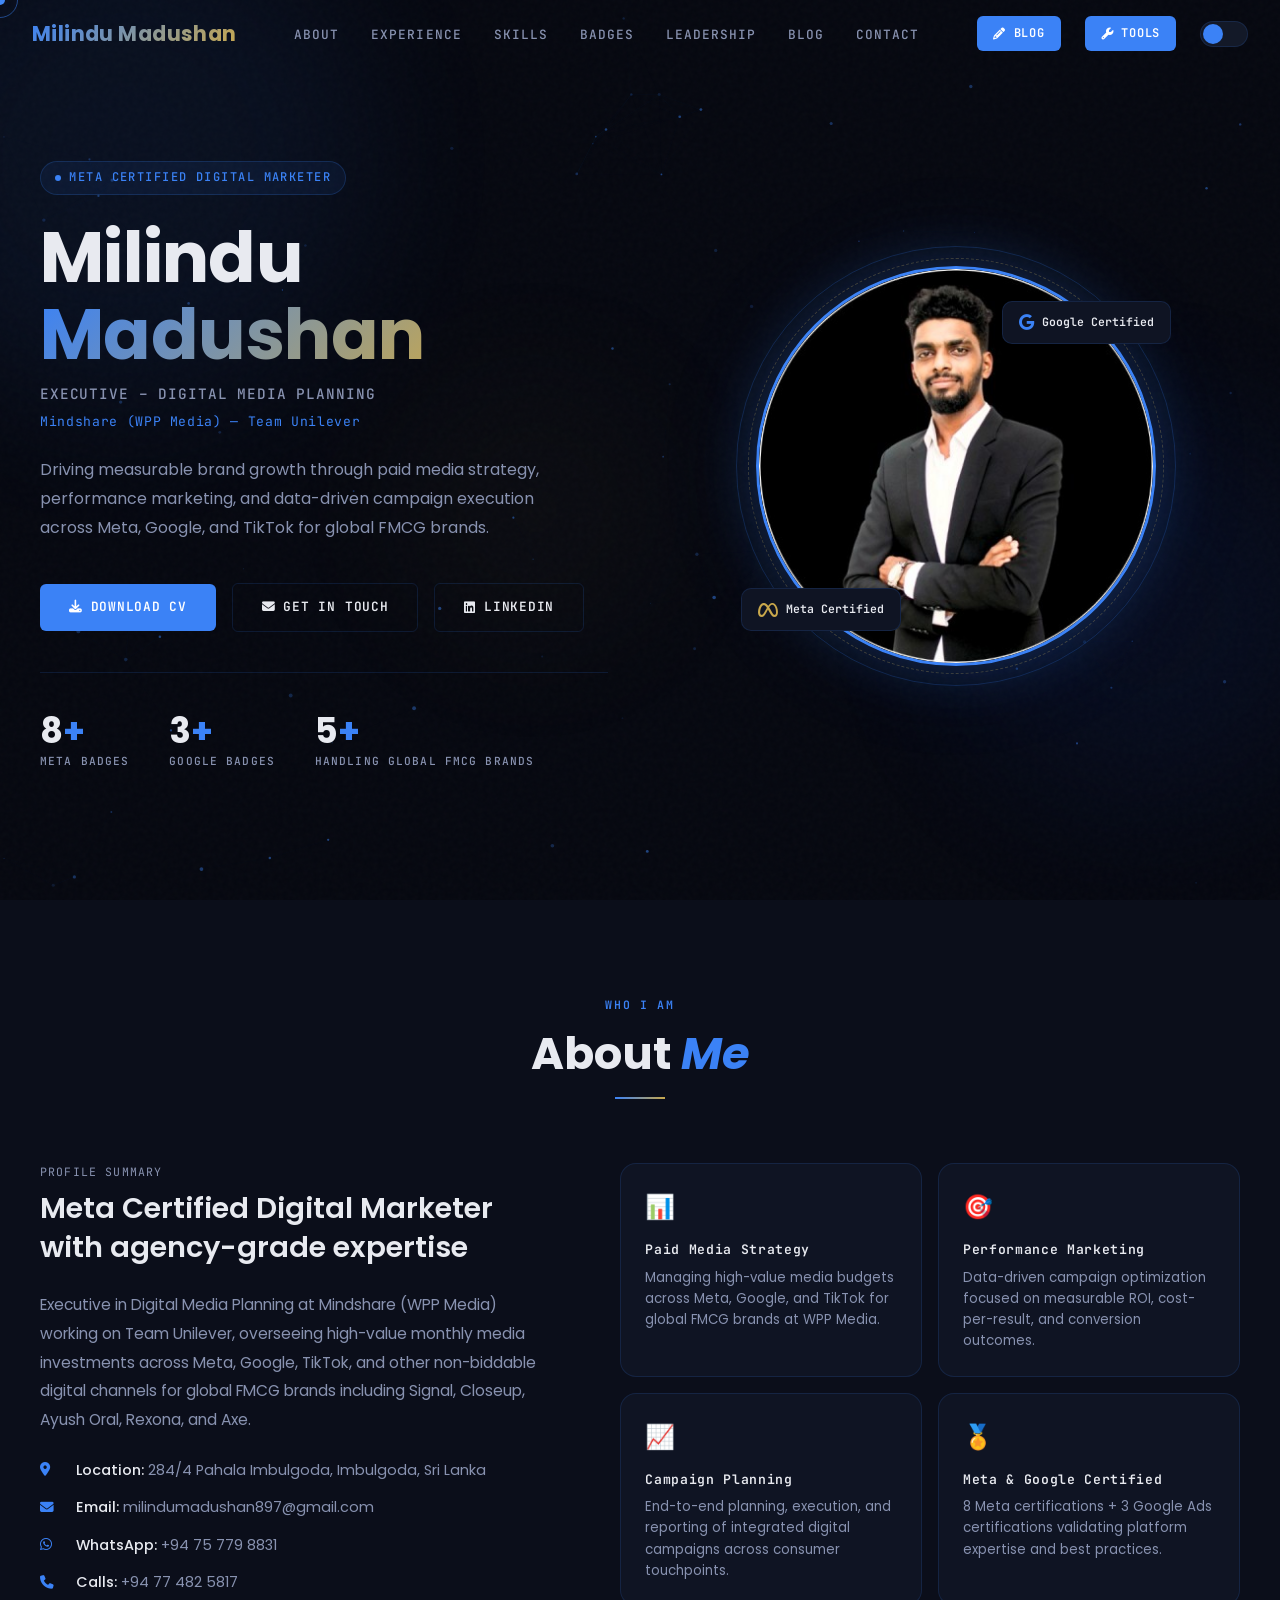
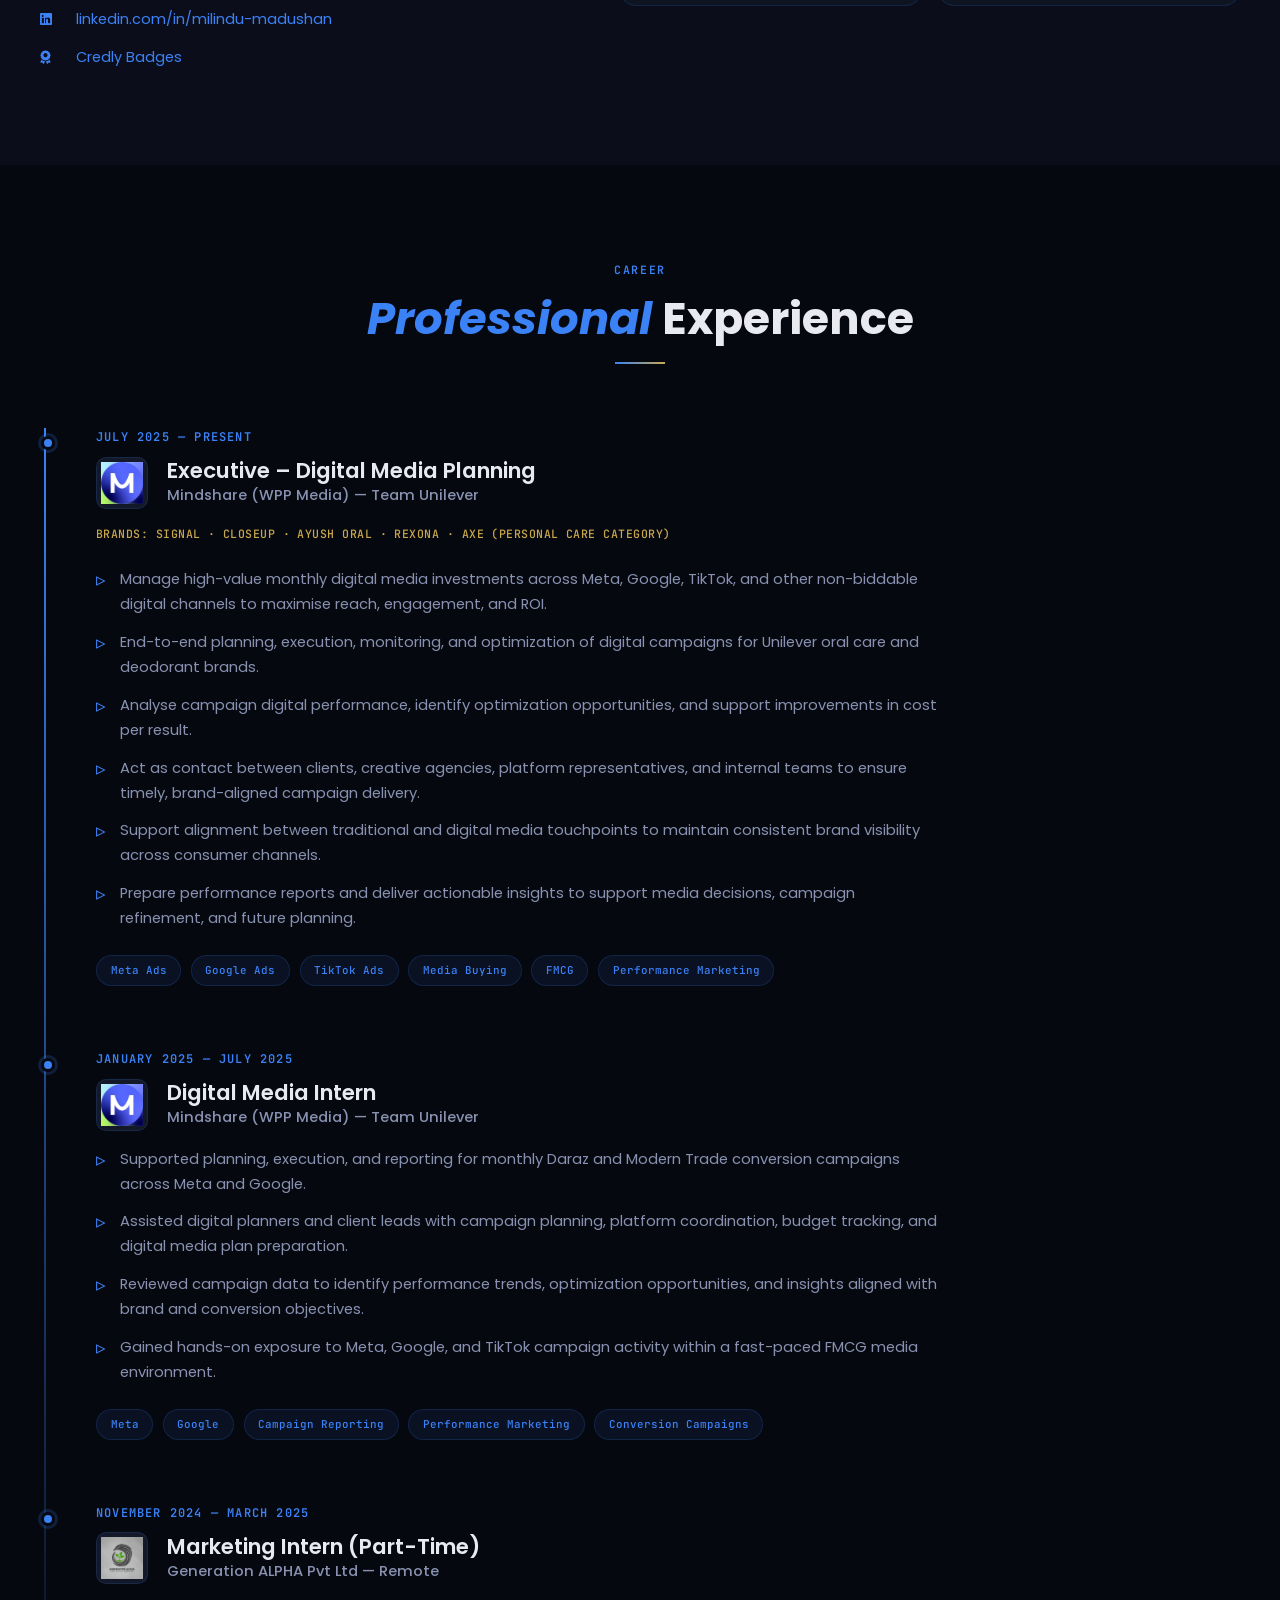
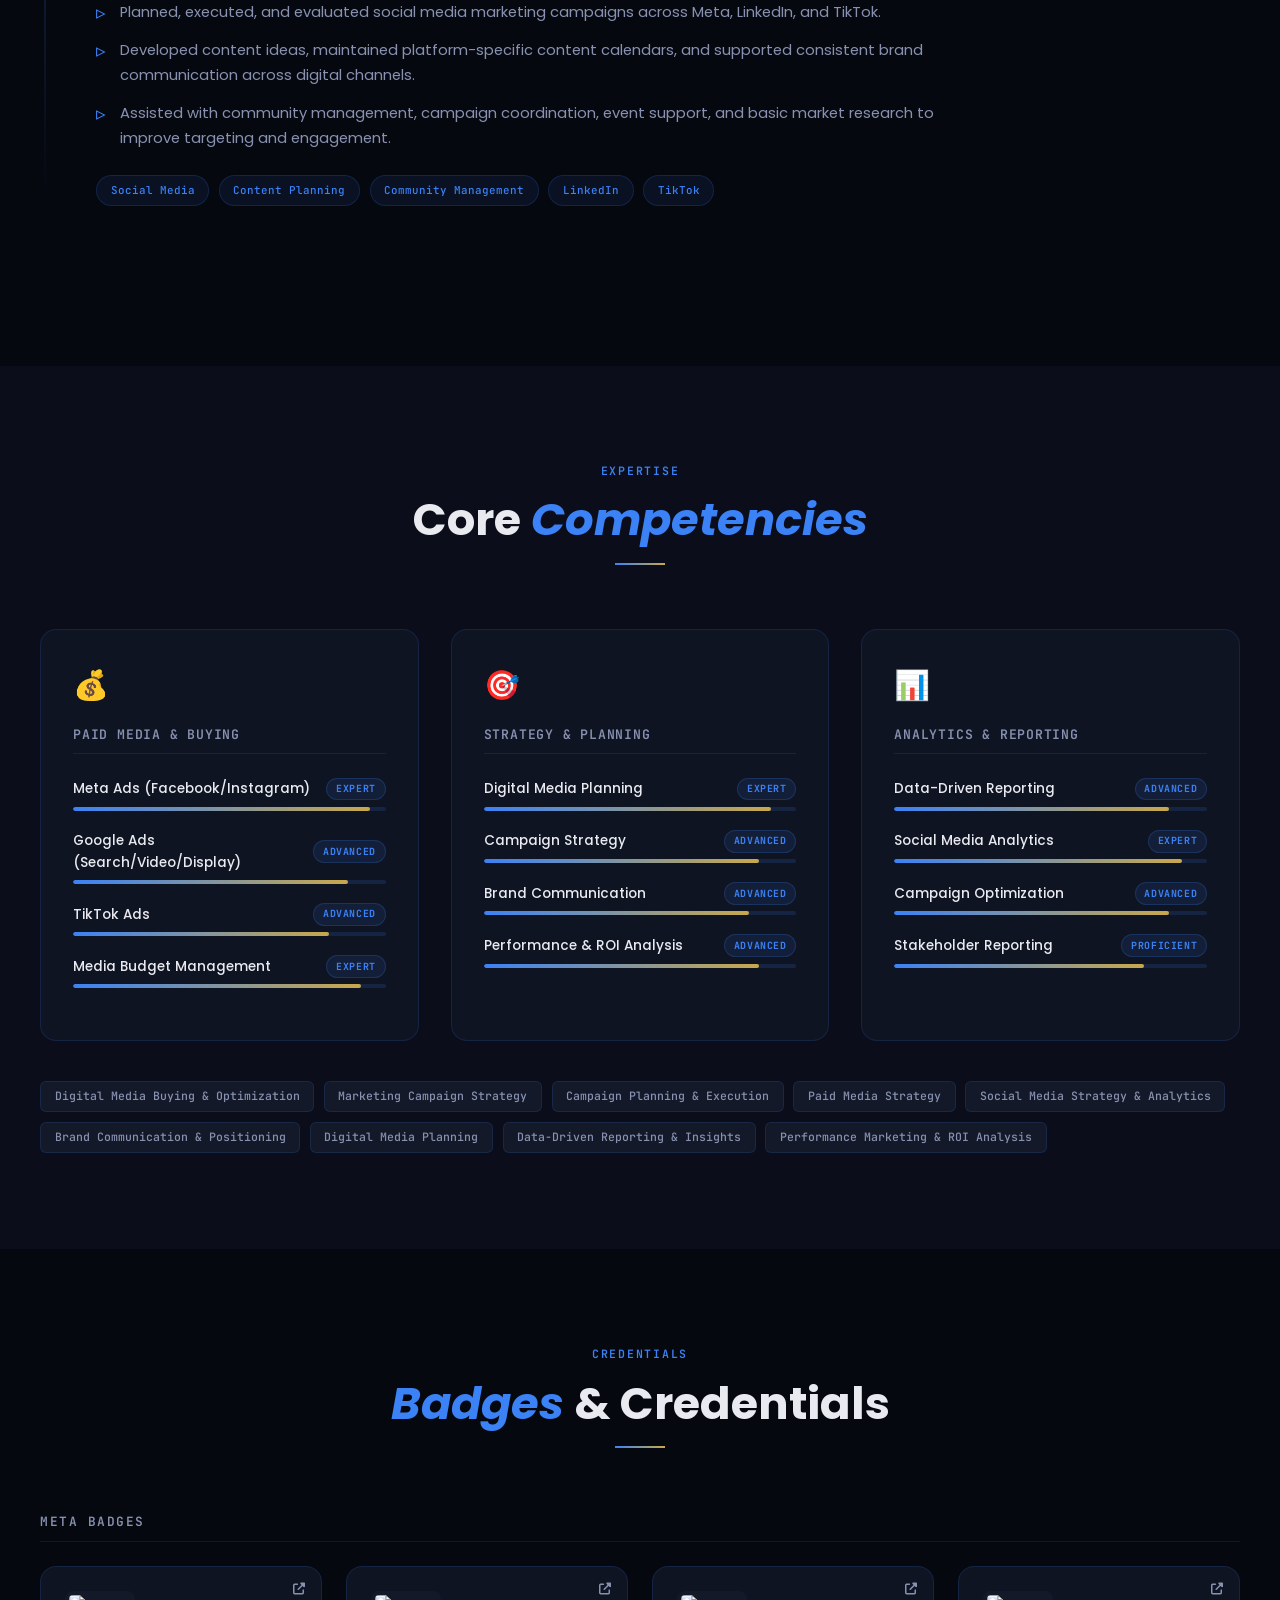
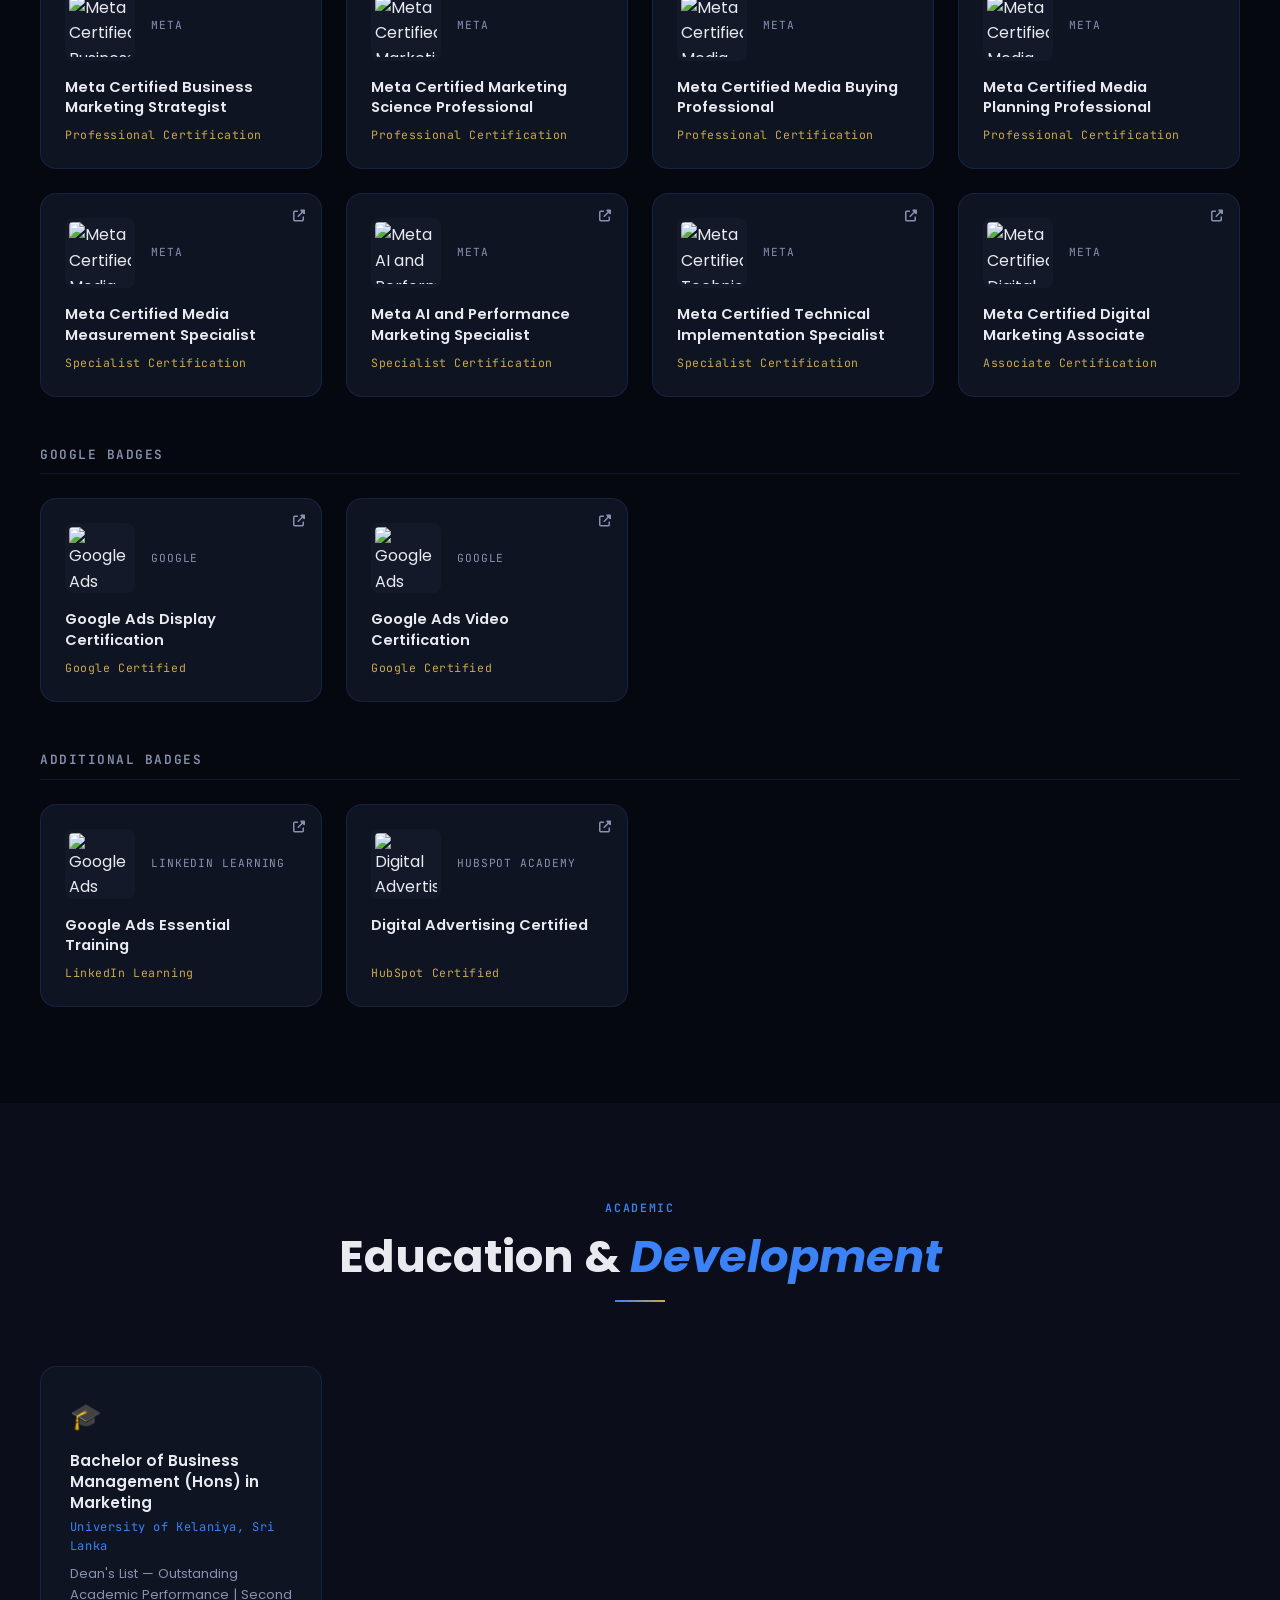
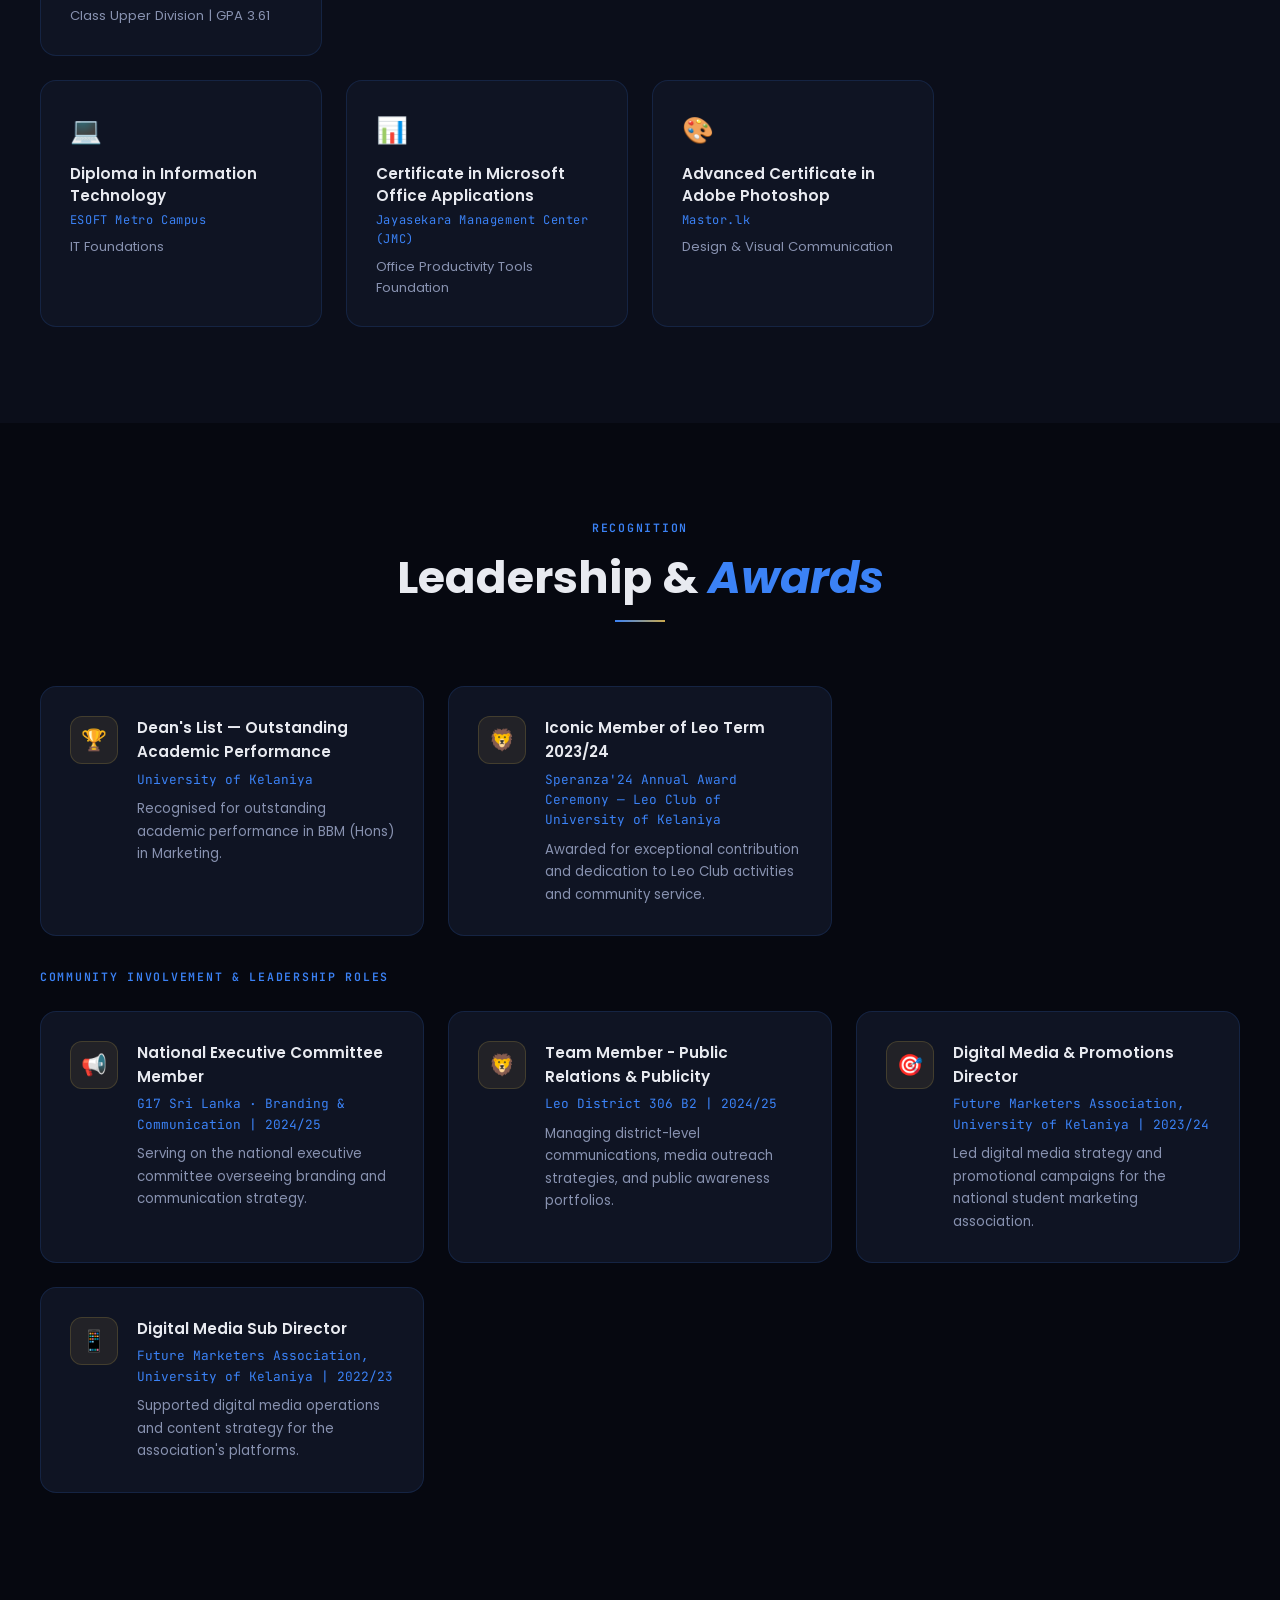
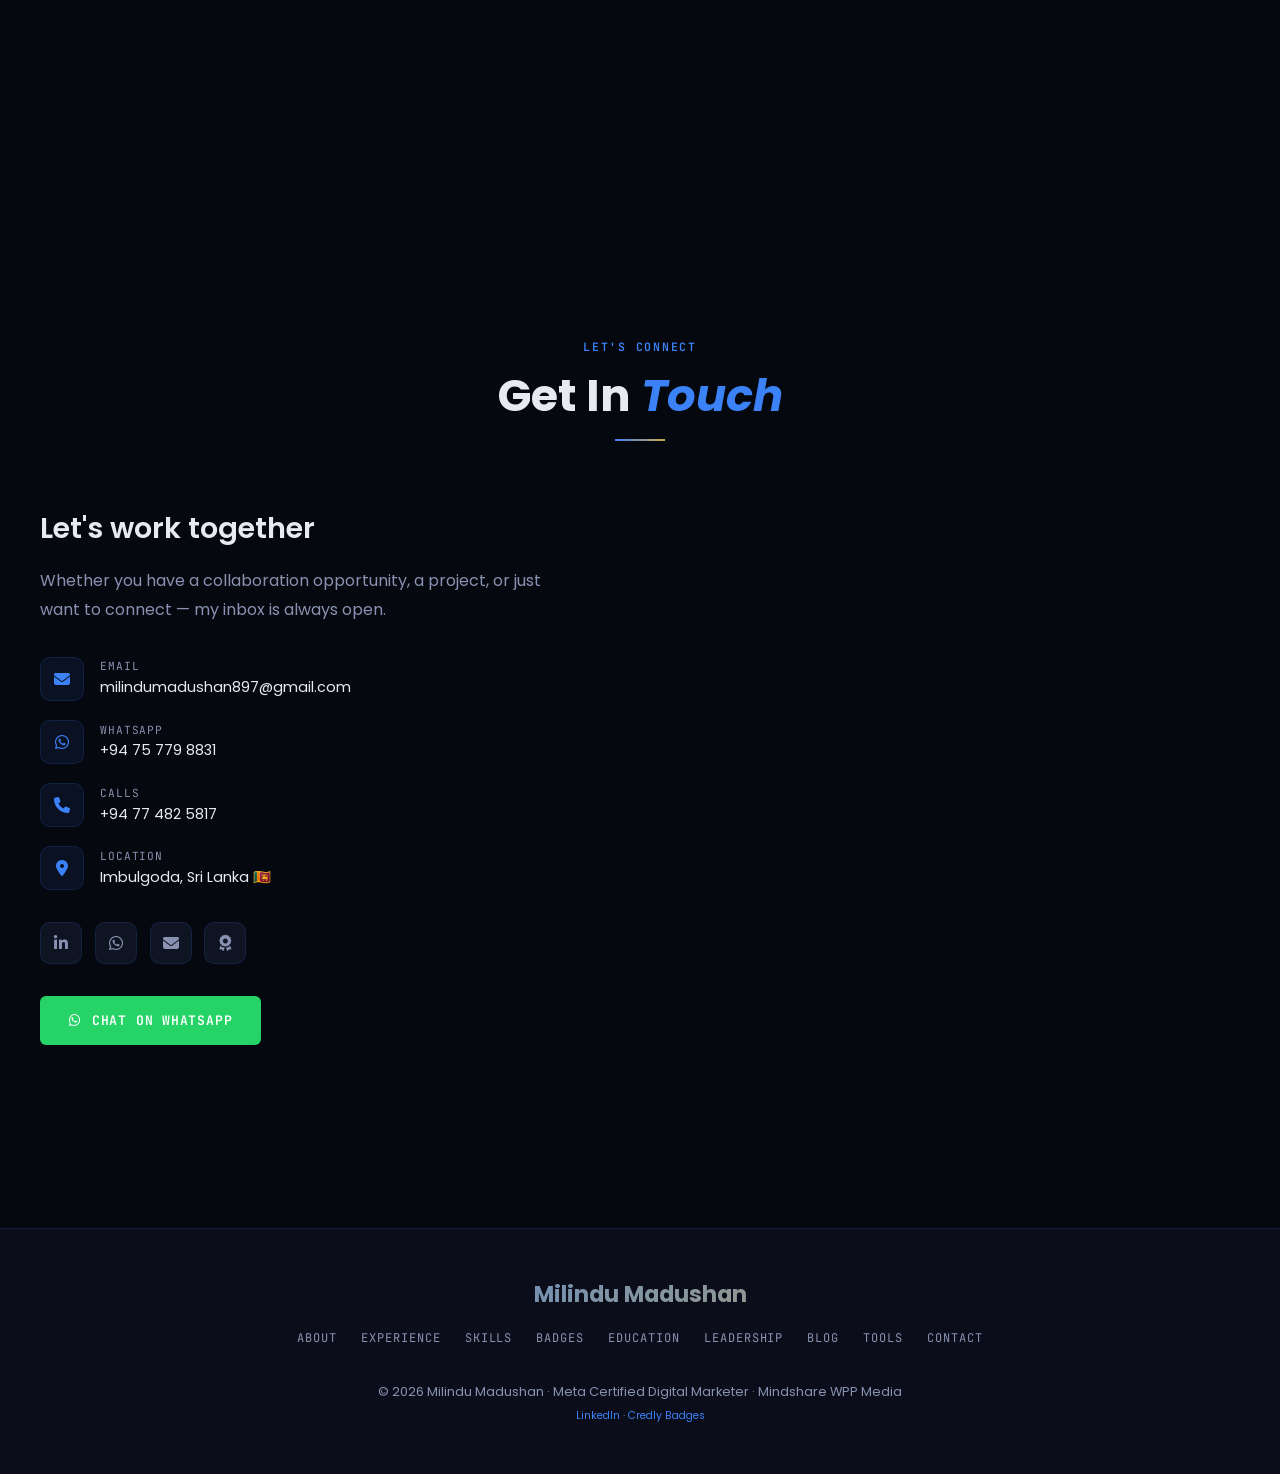
==== commit 6ac3000c: "Contact form creation in index.html" ====
--- a/index.html
+++ b/index.html
@@ -2007,7 +2007,7 @@
           <!-- FIX: Form powered by Web3Forms for reliable delivery (no mailto dependency) -->
           <!-- Replace YOUR_ACCESS_KEY below with your free key from https://web3forms.com -->
           <form id="contactForm" action="https://api.web3forms.com/submit" method="POST">
-            <input type="hidden" name="access_key" value="YOUR_WEB3FORMS_ACCESS_KEY">
+            <input type="hidden" name="access_key" value="a53affa3-23e9-4d7d-93d9-67494251d1c8">
             <input type="hidden" name="subject" value="Portfolio Inquiry — Milindu Madushan">
             <input type="hidden" name="redirect" value="false">
             <div class="form-row">
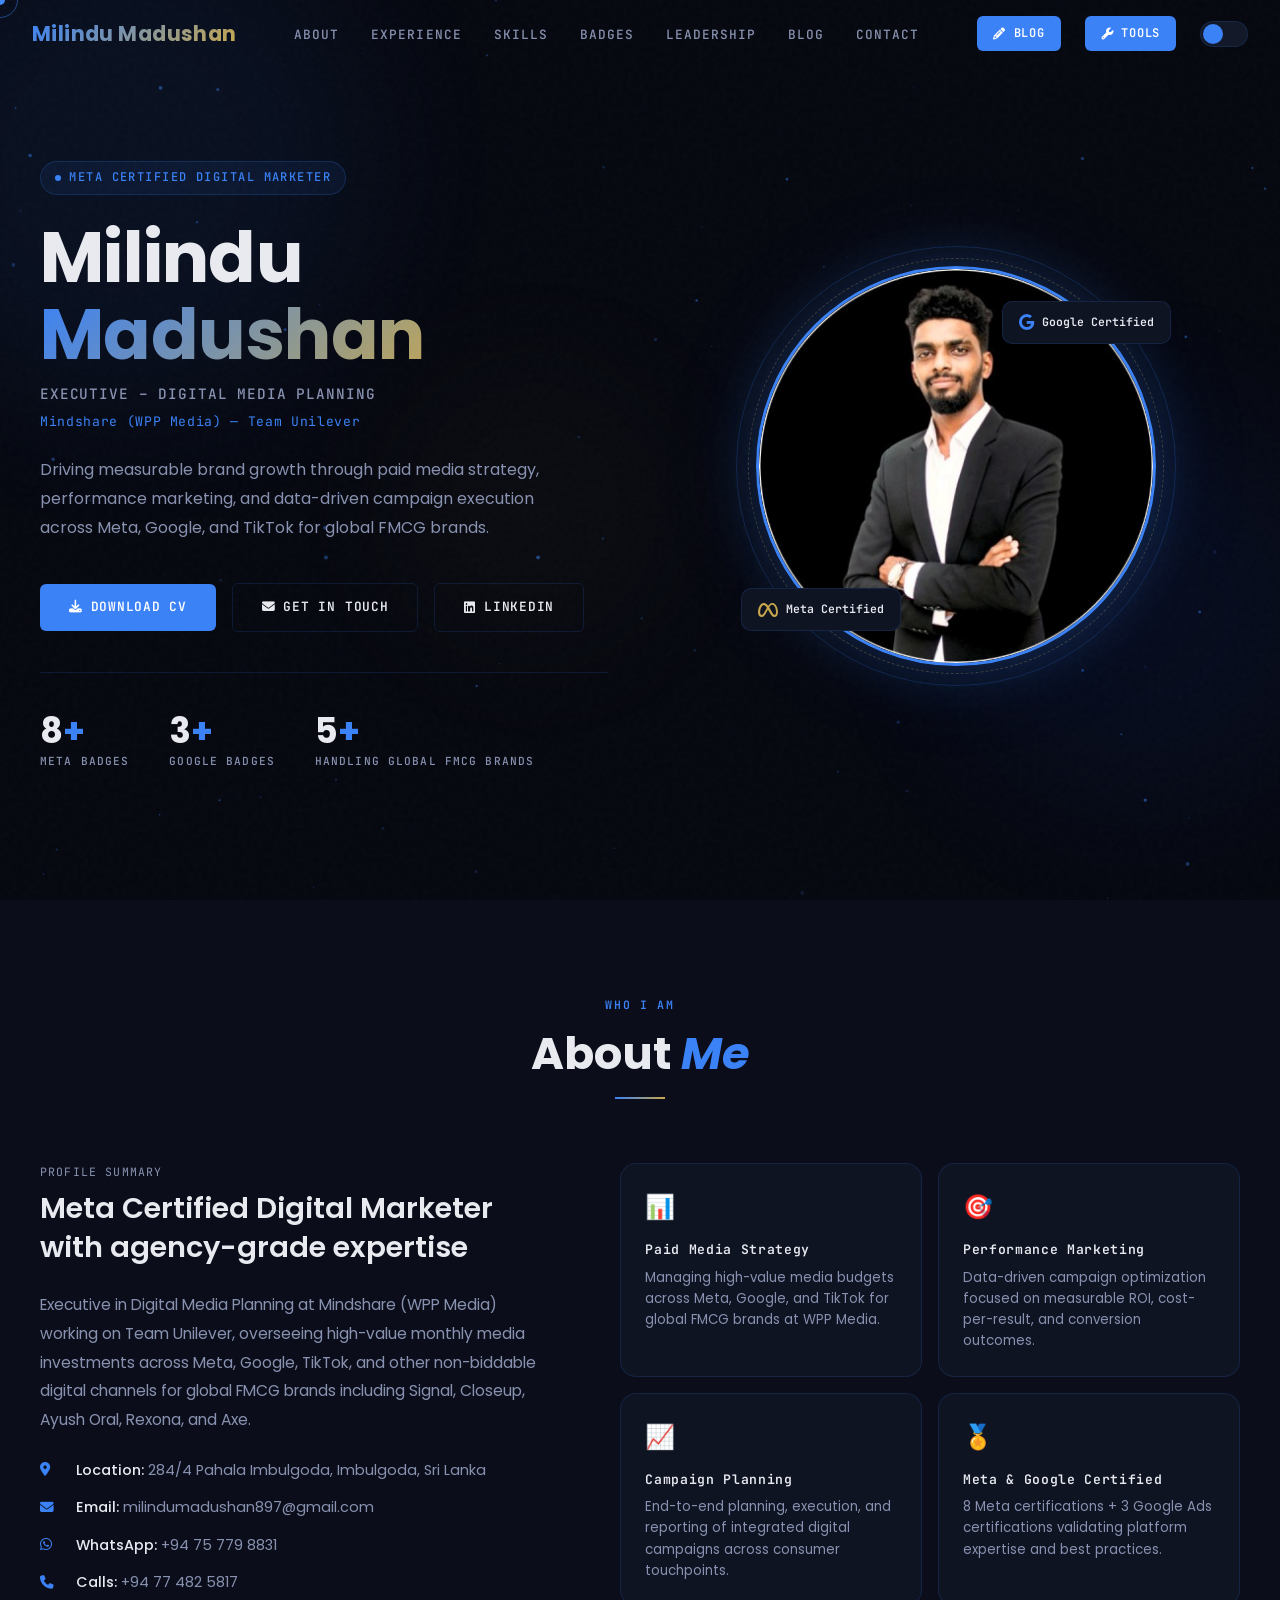
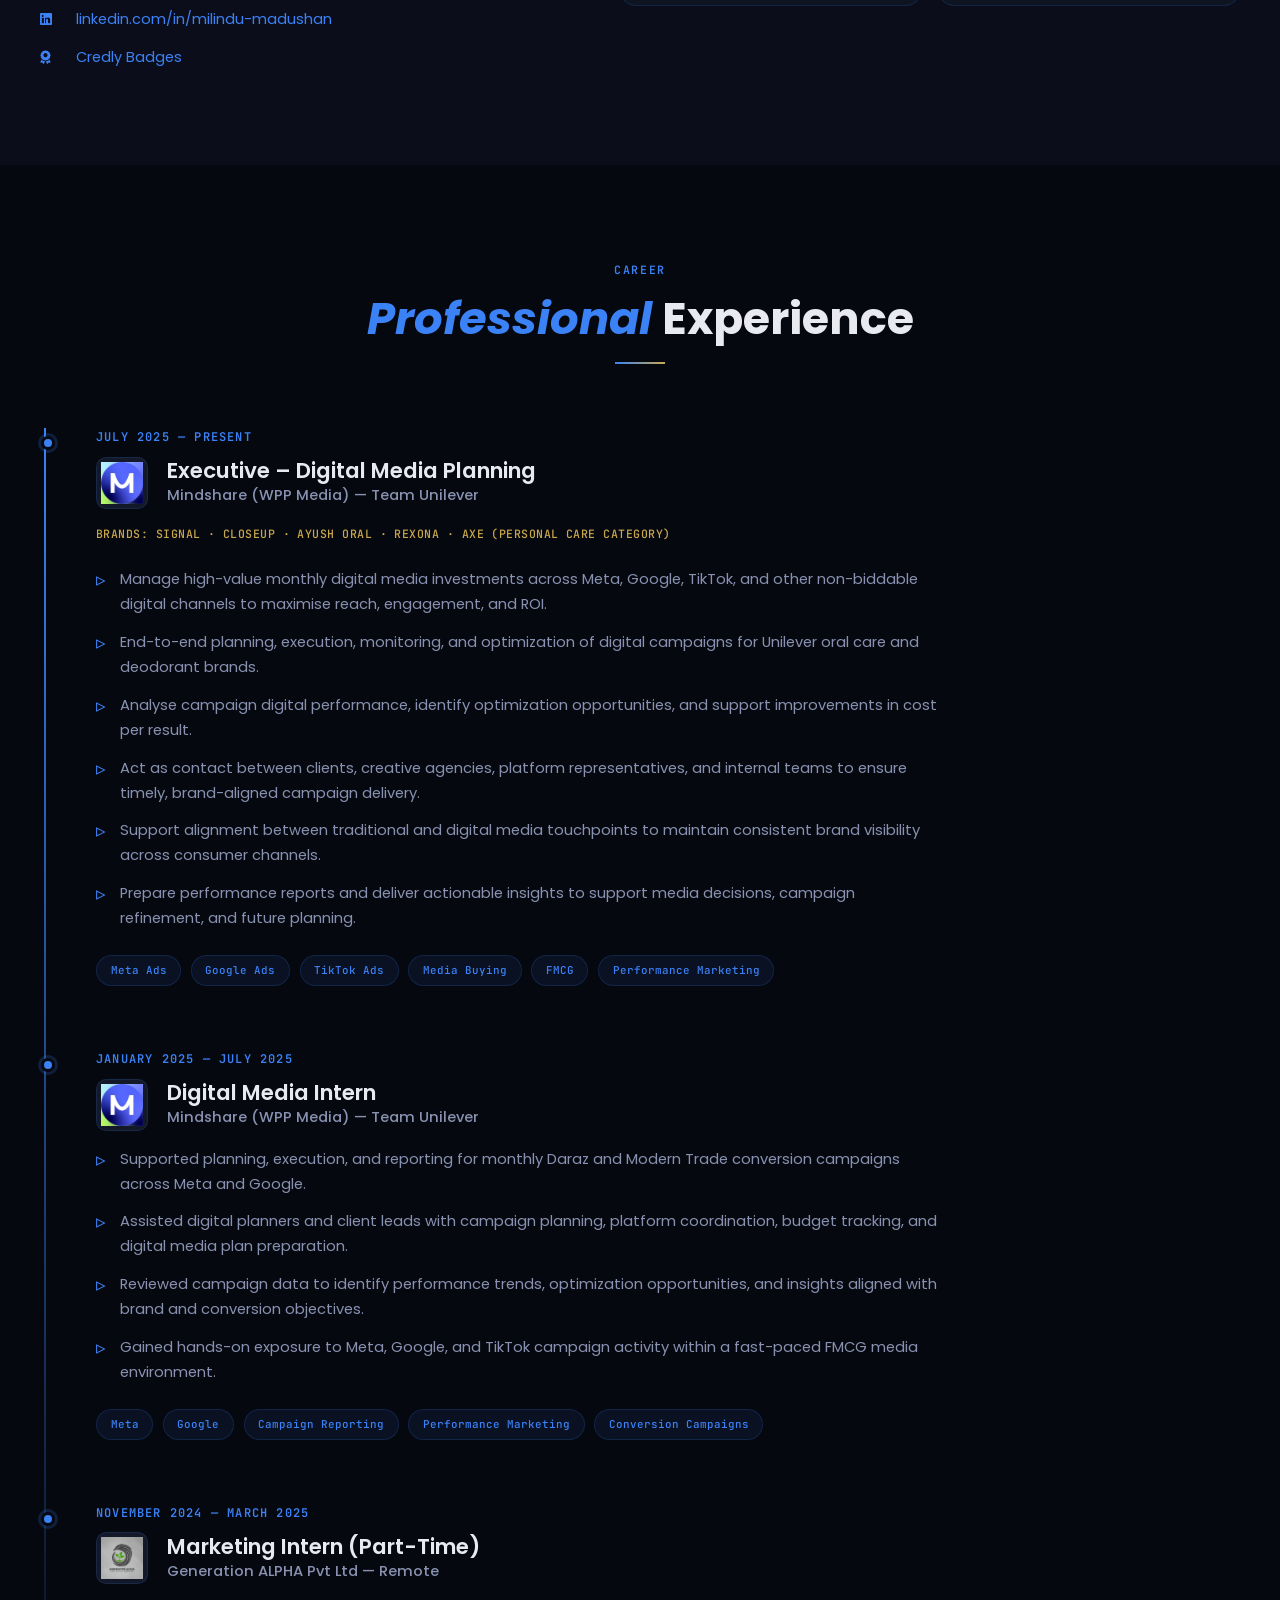
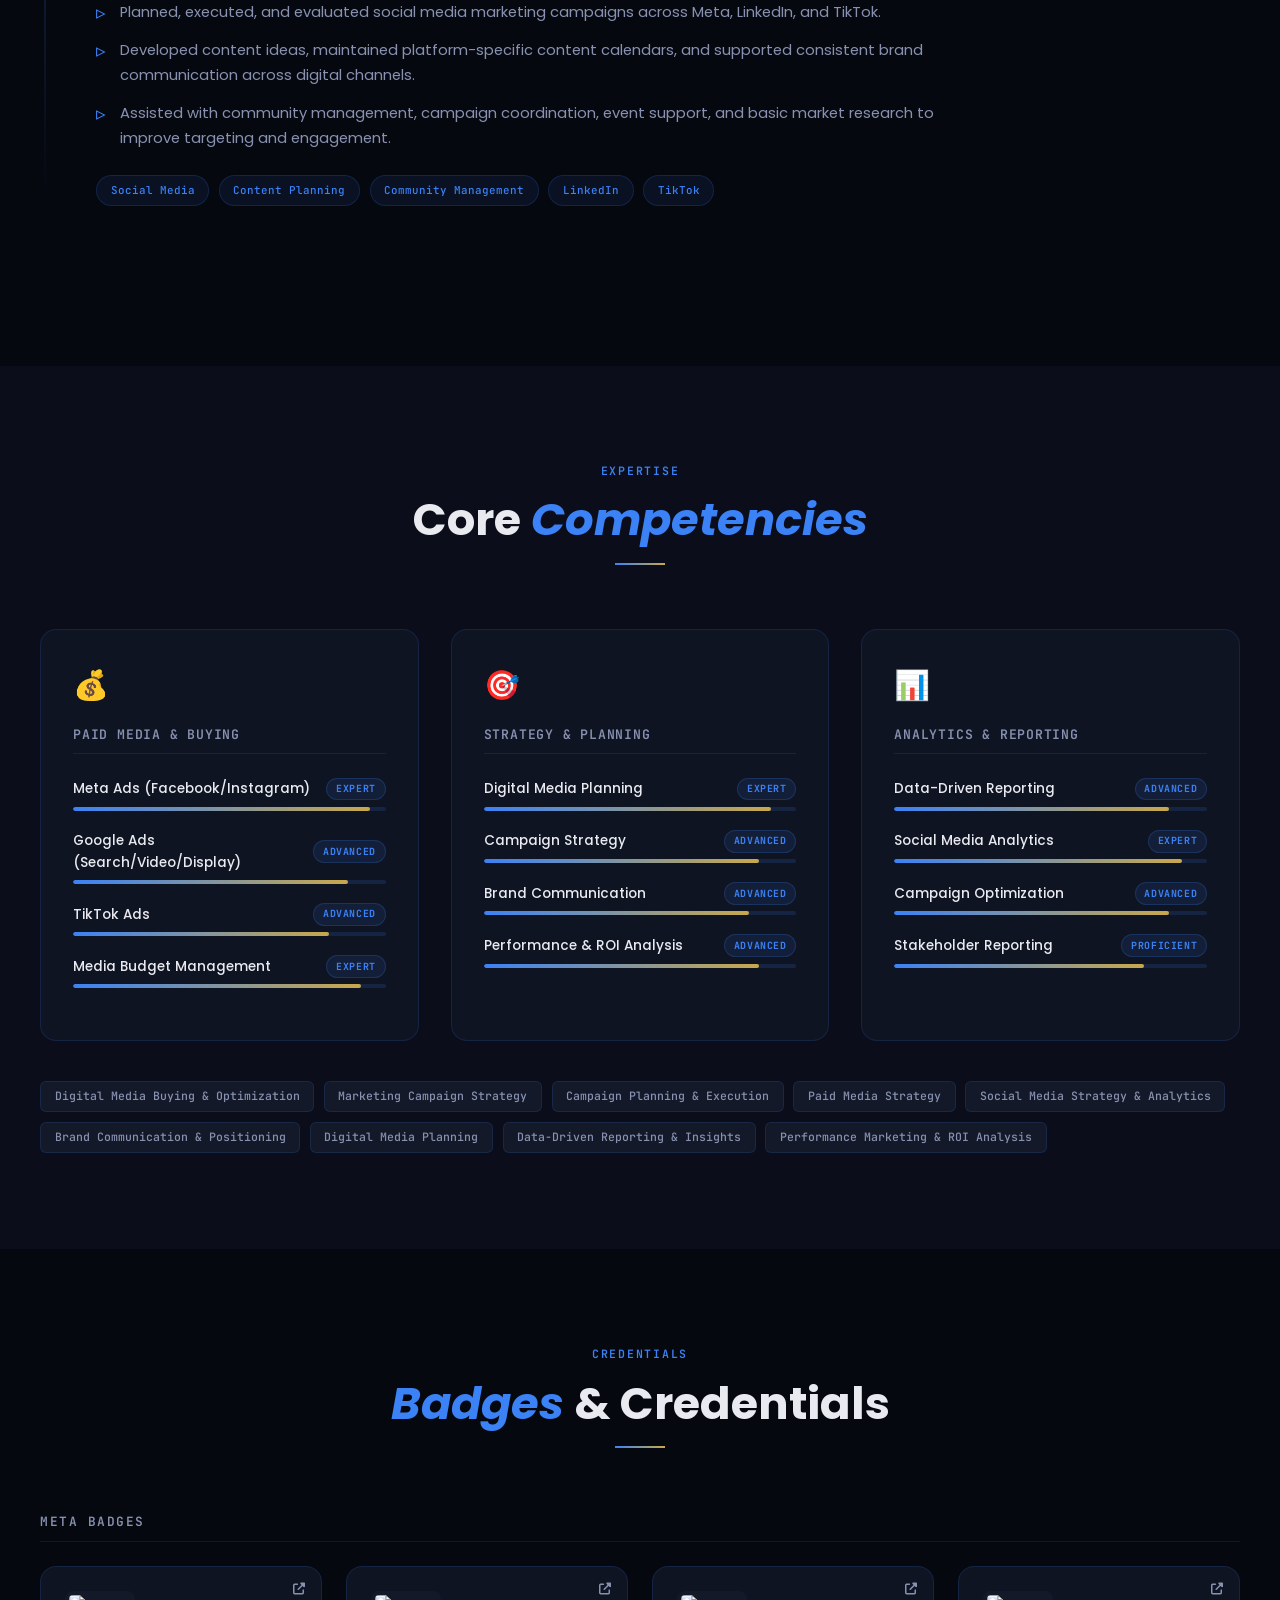
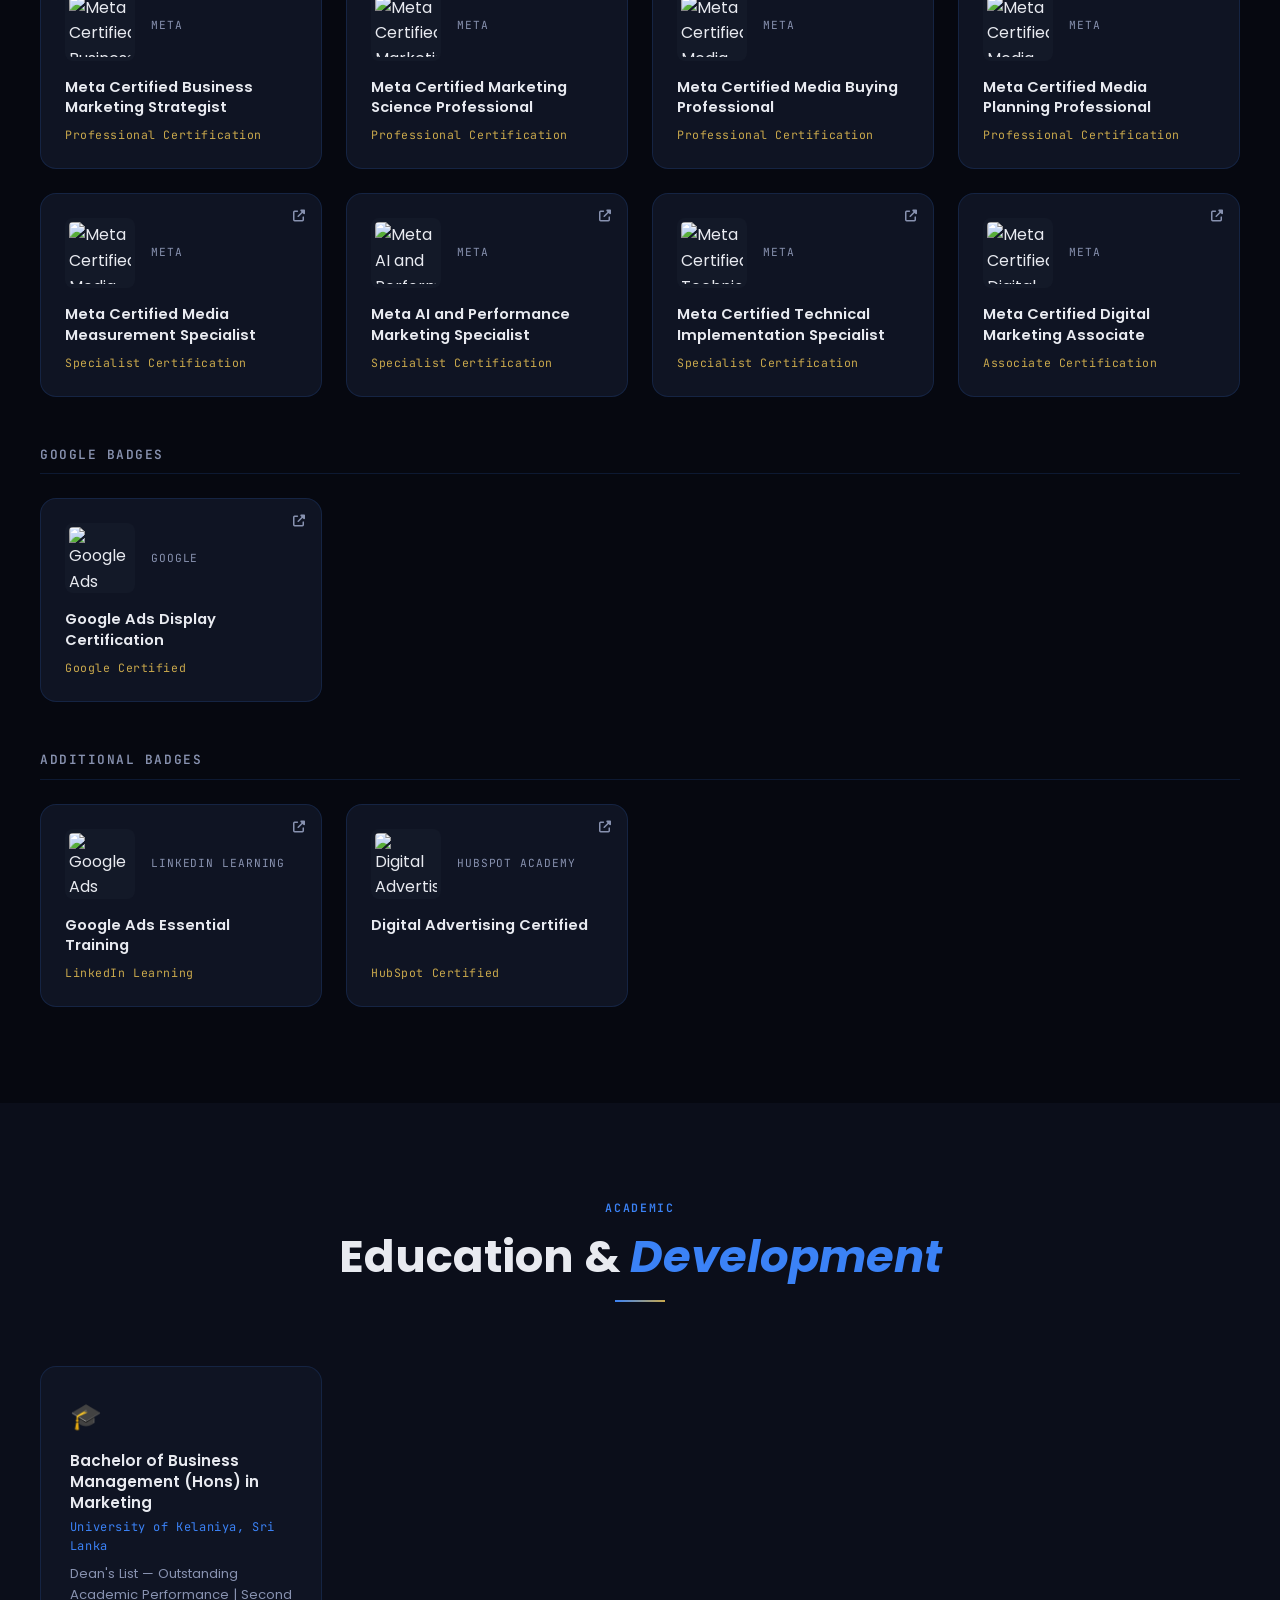
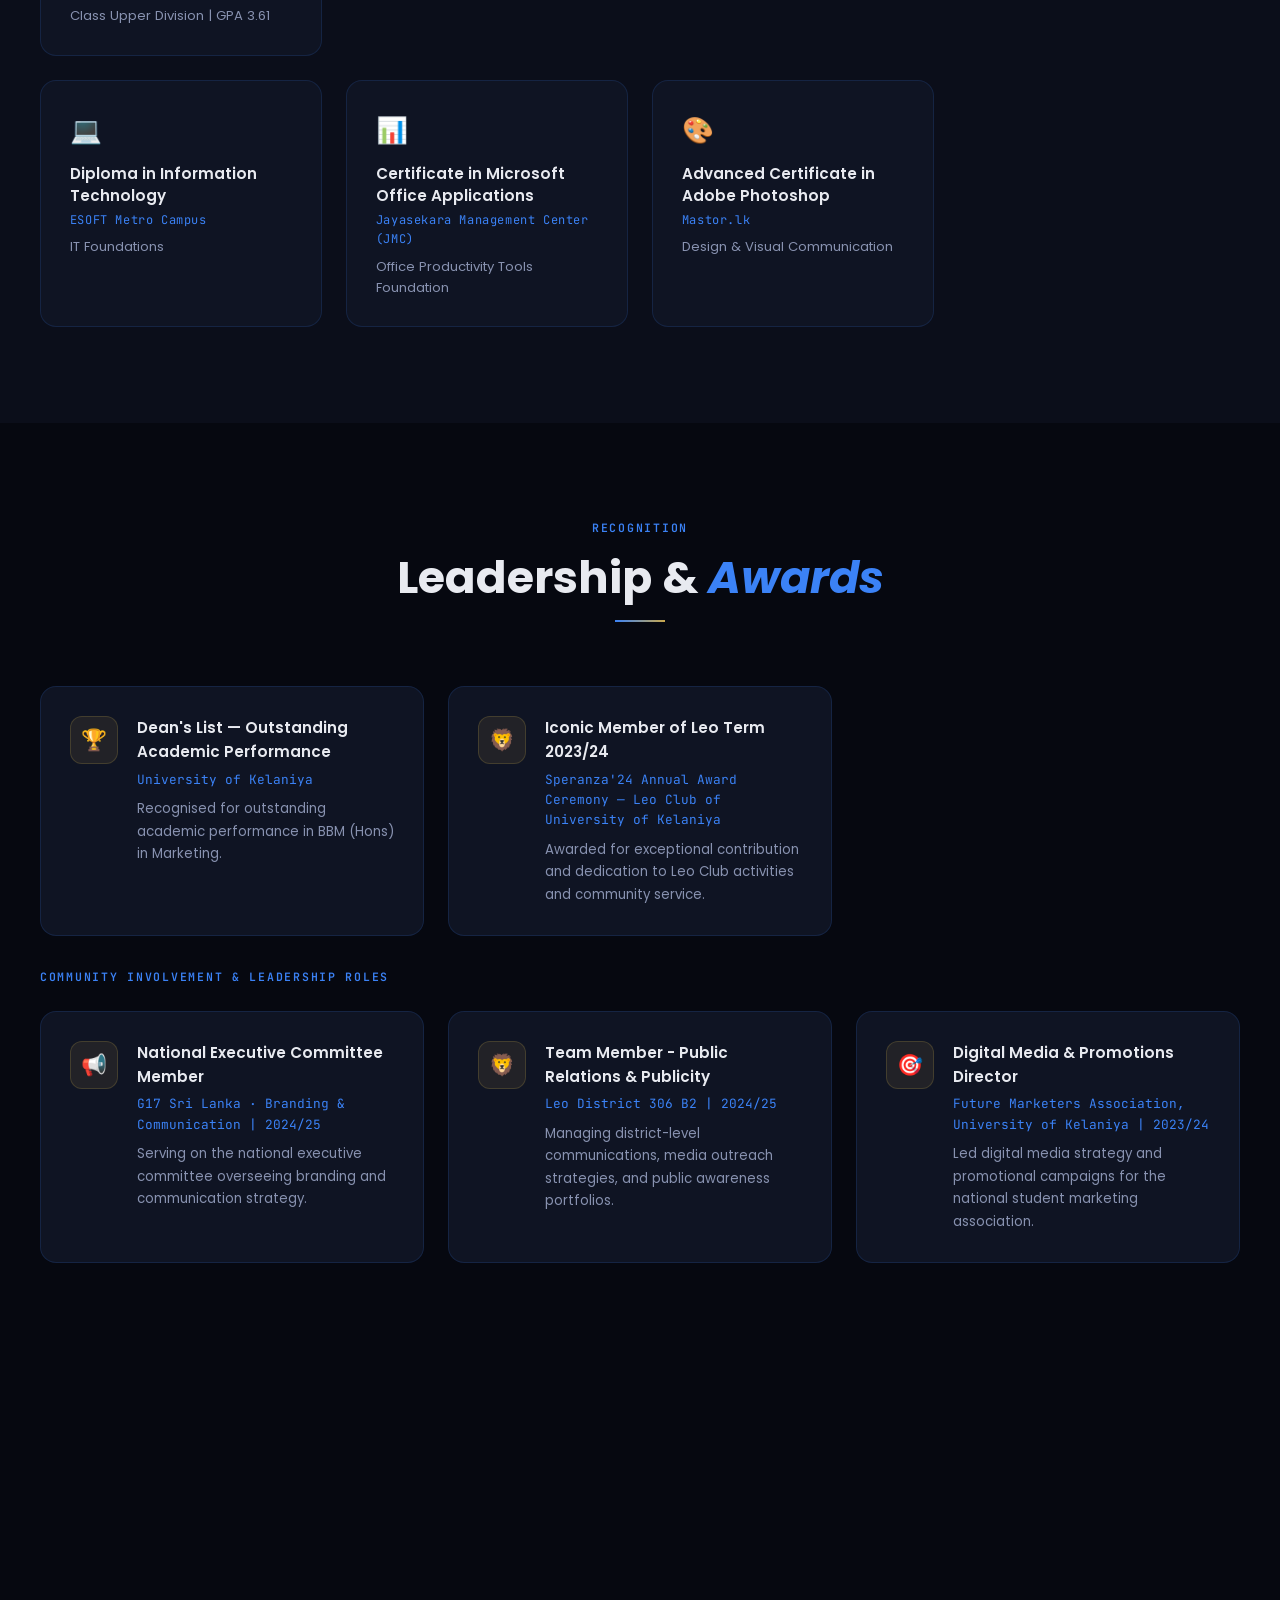
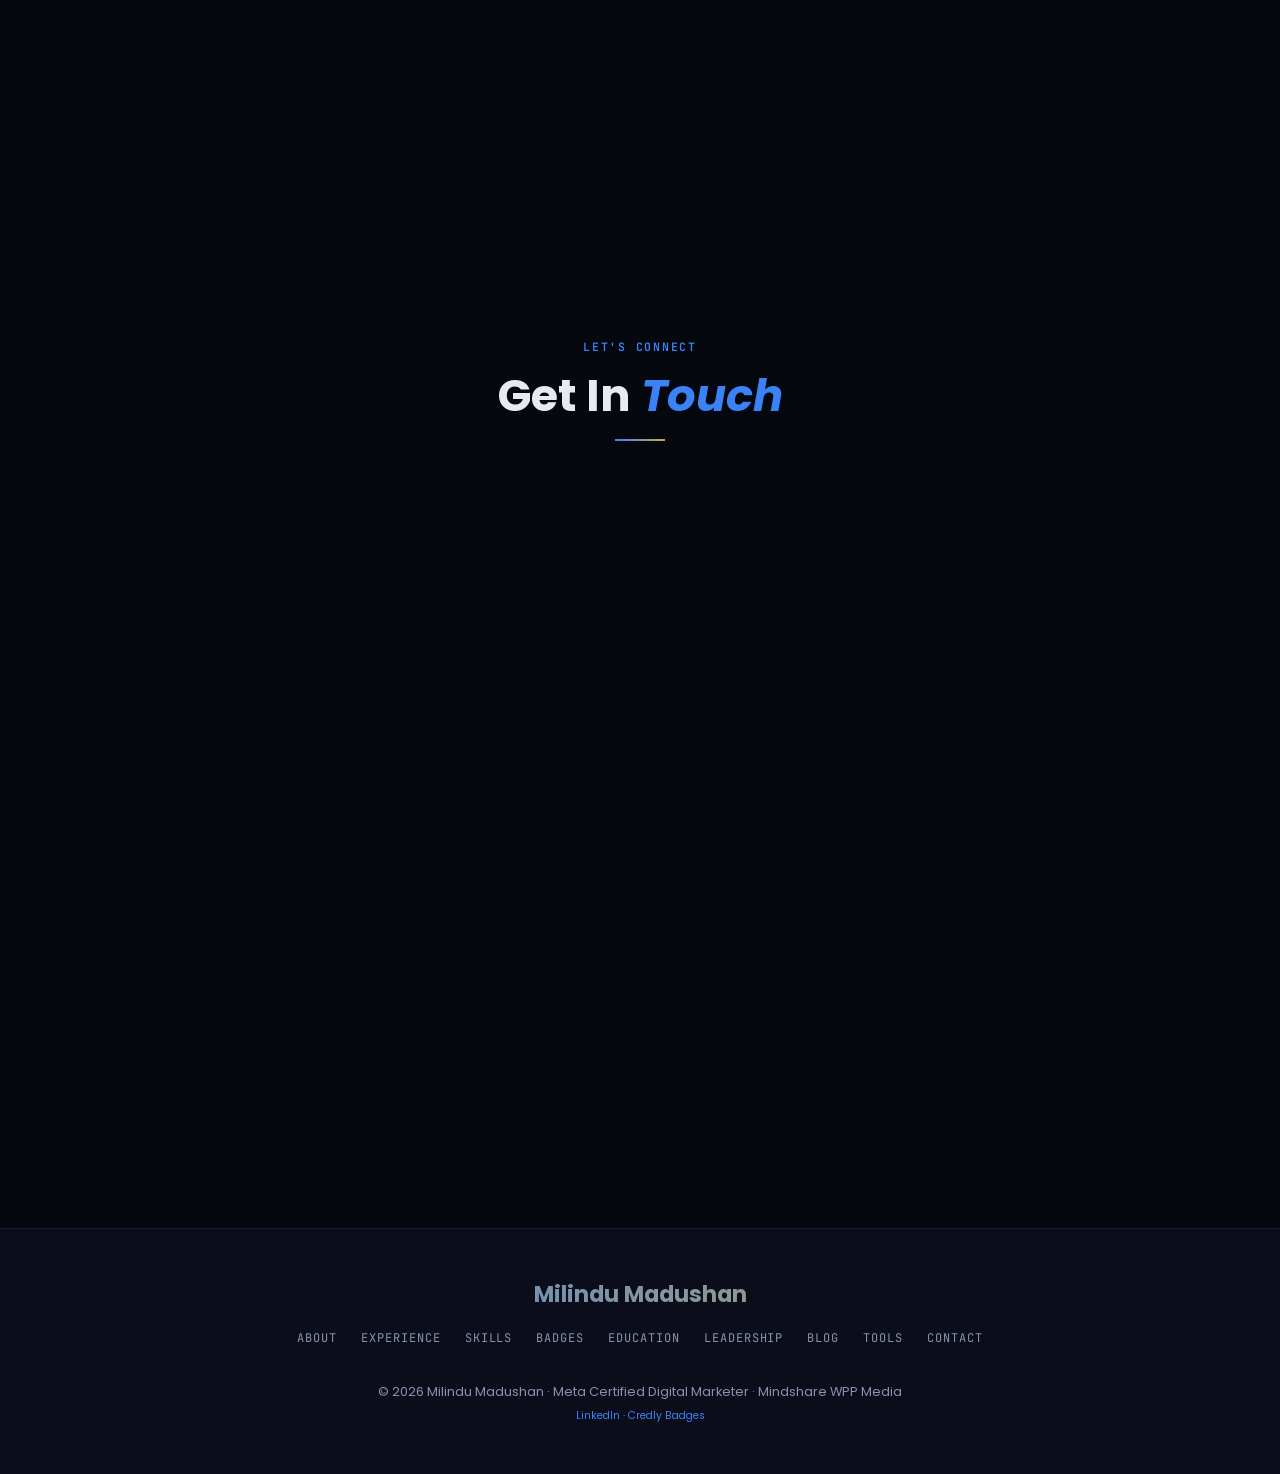
==== commit ea8533a3: "Contact form creation in index.html" ====
--- a/index.html
+++ b/index.html
@@ -2008,7 +2008,7 @@
           <!-- Replace YOUR_ACCESS_KEY below with your free key from https://web3forms.com -->
           <form id="contactForm" action="https://api.web3forms.com/submit" method="POST">
             <input type="hidden" name="access_key" value="a53affa3-23e9-4d7d-93d9-67494251d1c8">
-            <input type="hidden" name="subject" value="Portfolio Inquiry — Milindu Madushan">
+            <input type="hidden" name="from_name" value="Portfolio Inquiry — Milindu Madushan">
             <input type="hidden" name="redirect" value="false">
             <div class="form-row">
               <div class="form-group">
@@ -2026,8 +2026,7 @@
             </div>
             <div class="form-group">
               <label class="form-label" for="subject">Subject</label>
-              <input type="text" id="subject" name="subject_line" class="form-input"
-                placeholder="Let's collaborate on...">
+              <input type="text" id="subject" name="subject" class="form-input" placeholder="Let's collaborate on...">
             </div>
             <div class="form-group">
               <label class="form-label" for="message">Message</label>
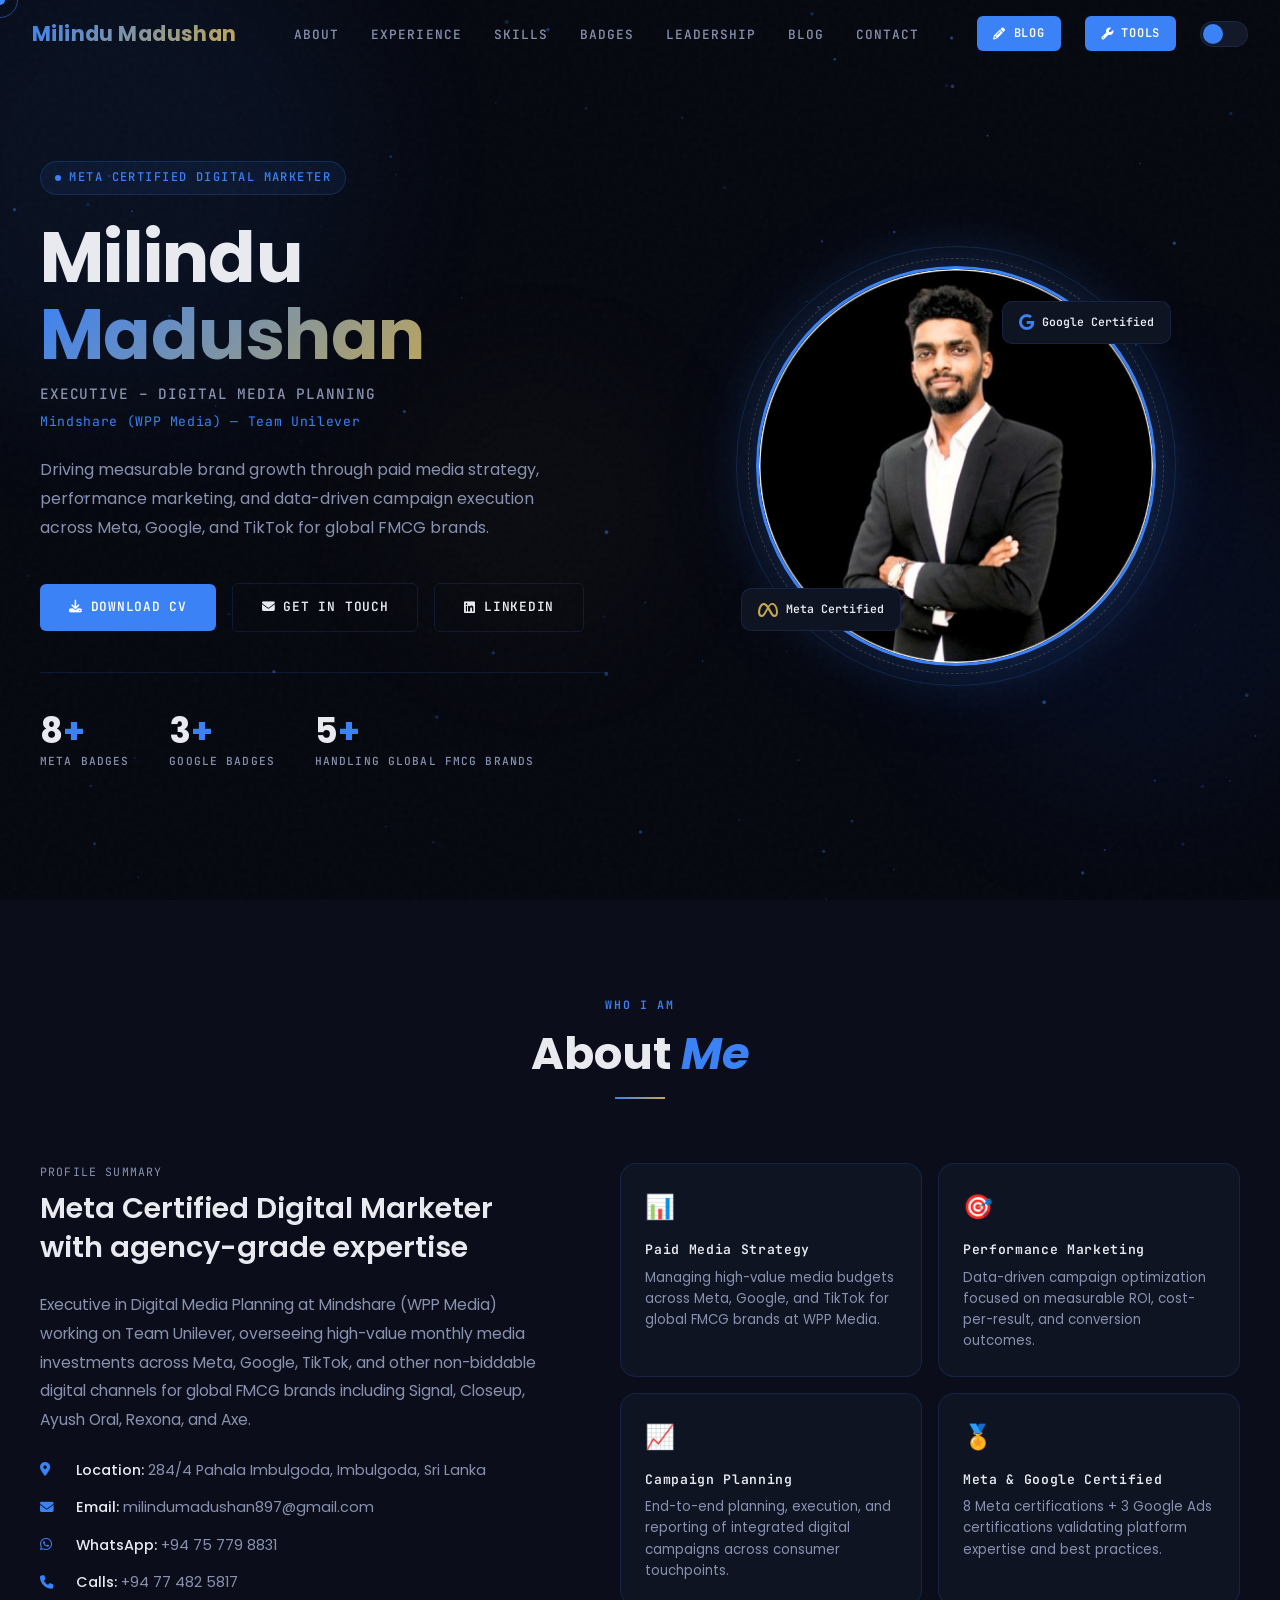
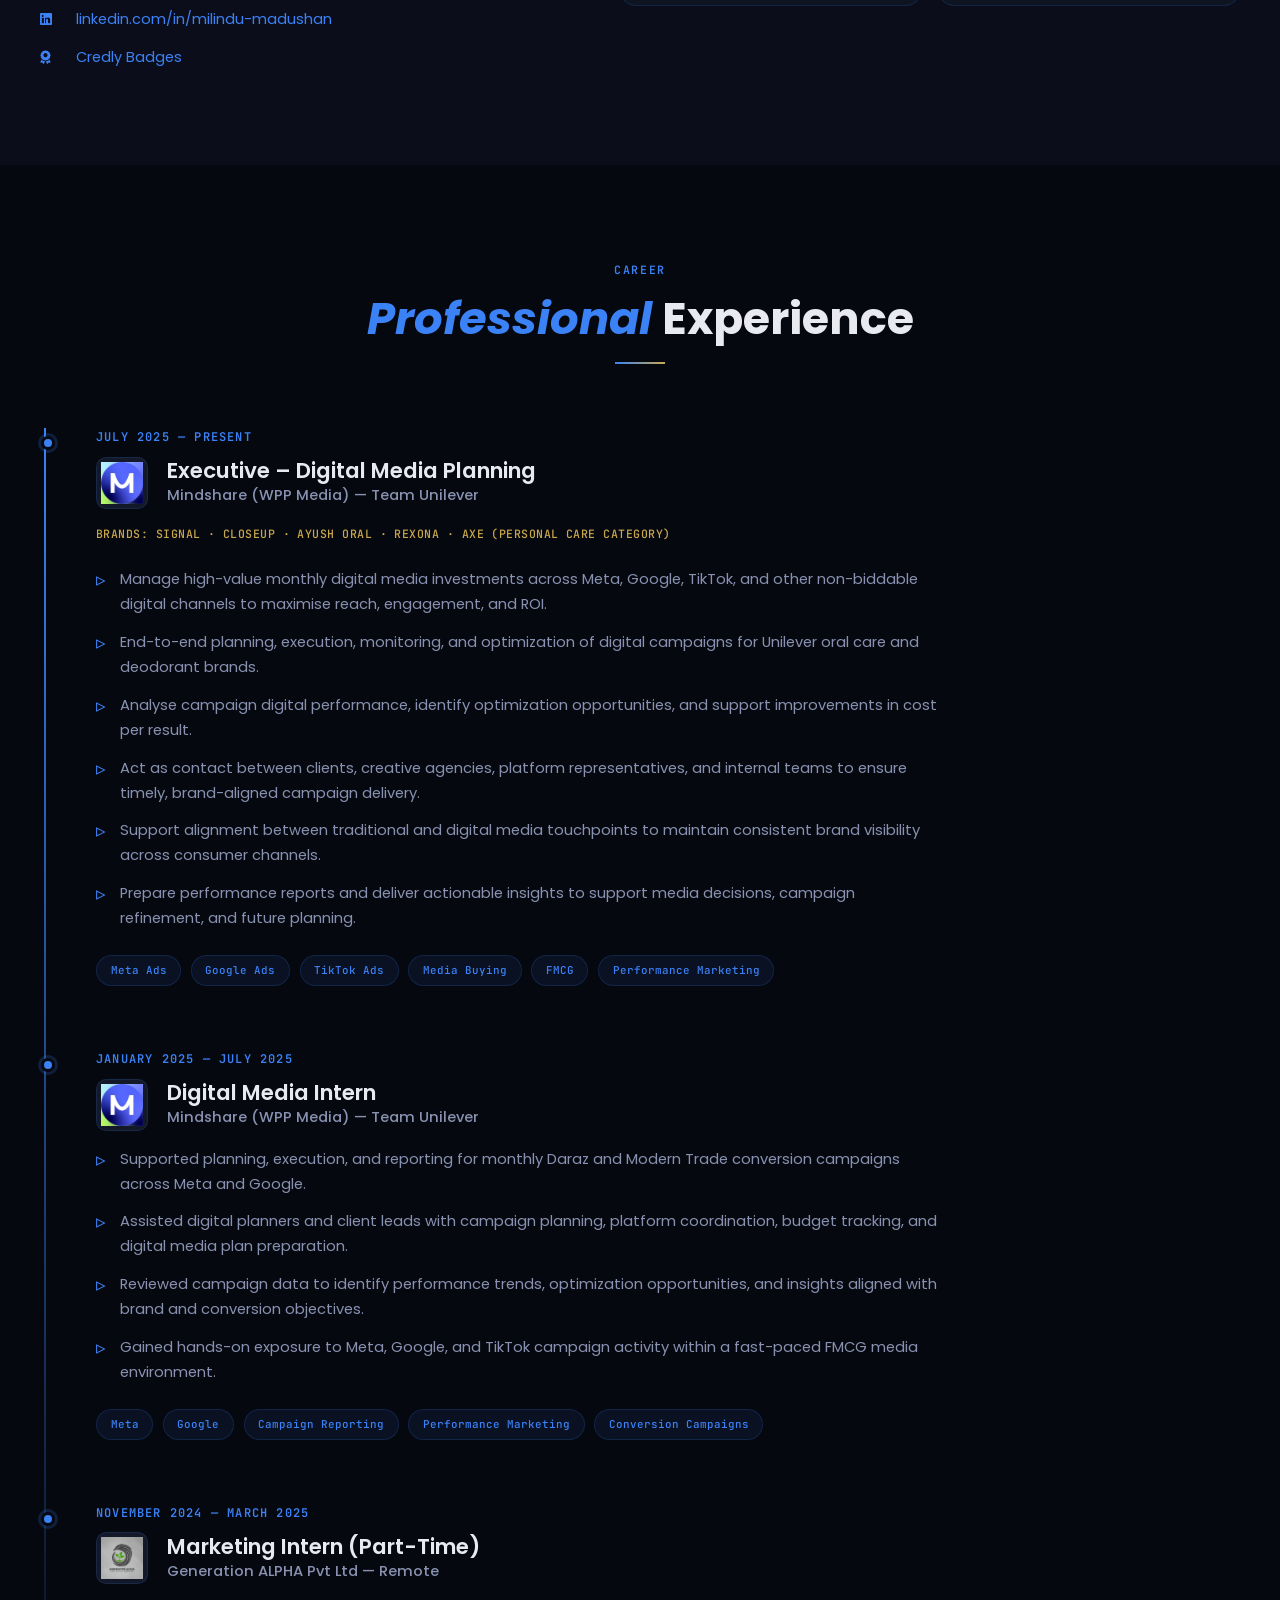
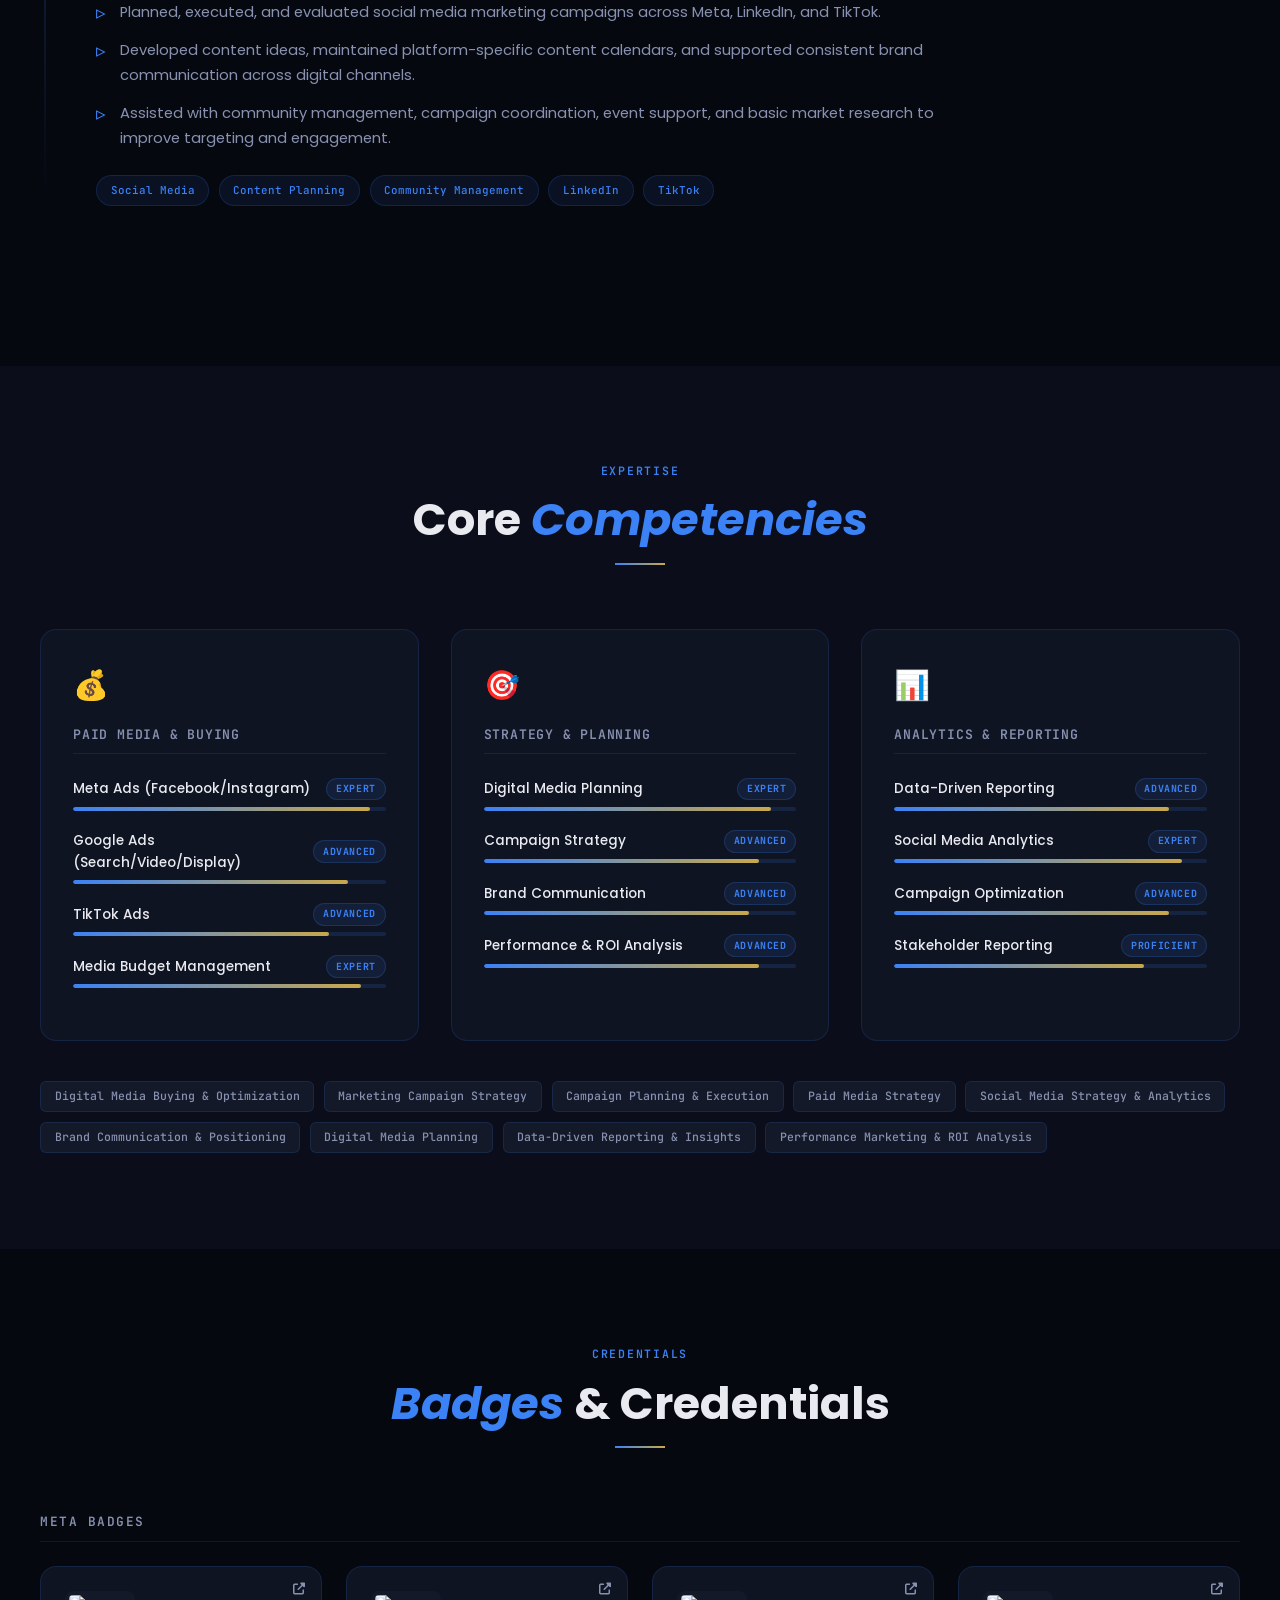
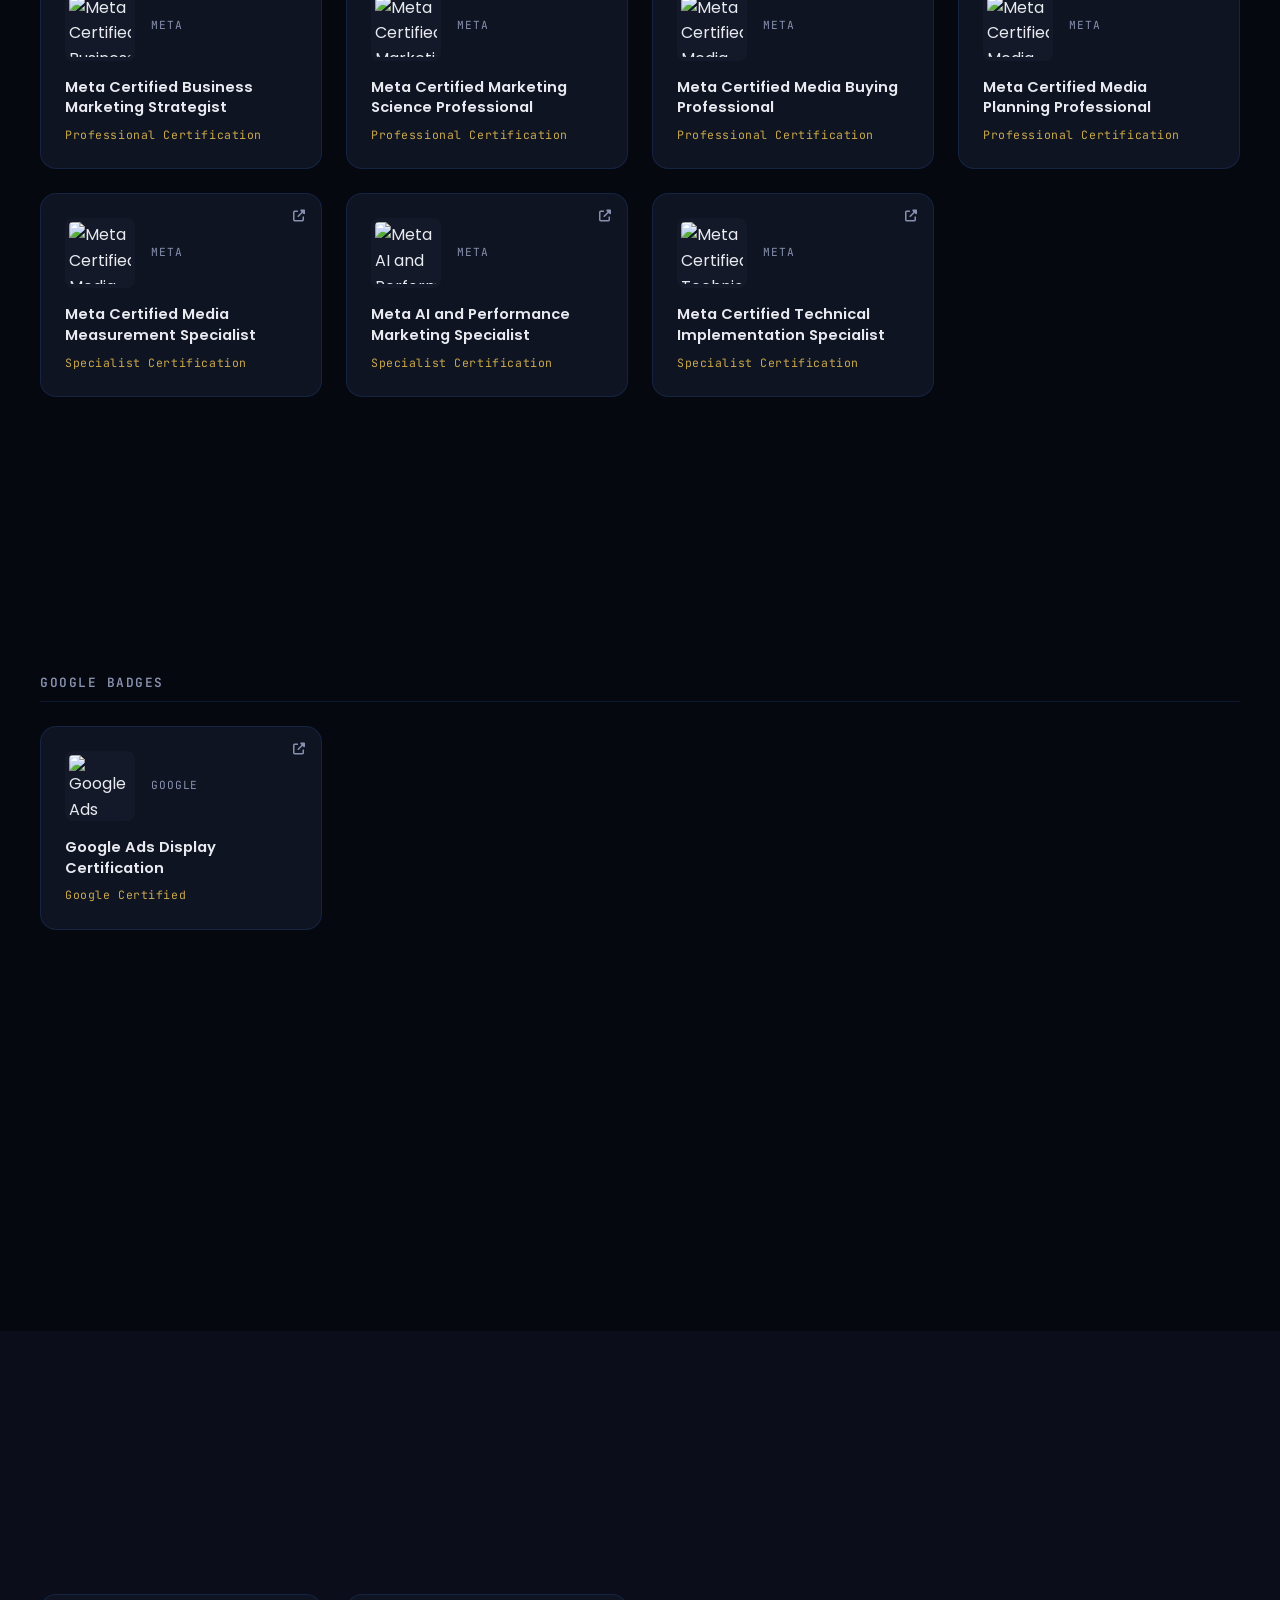
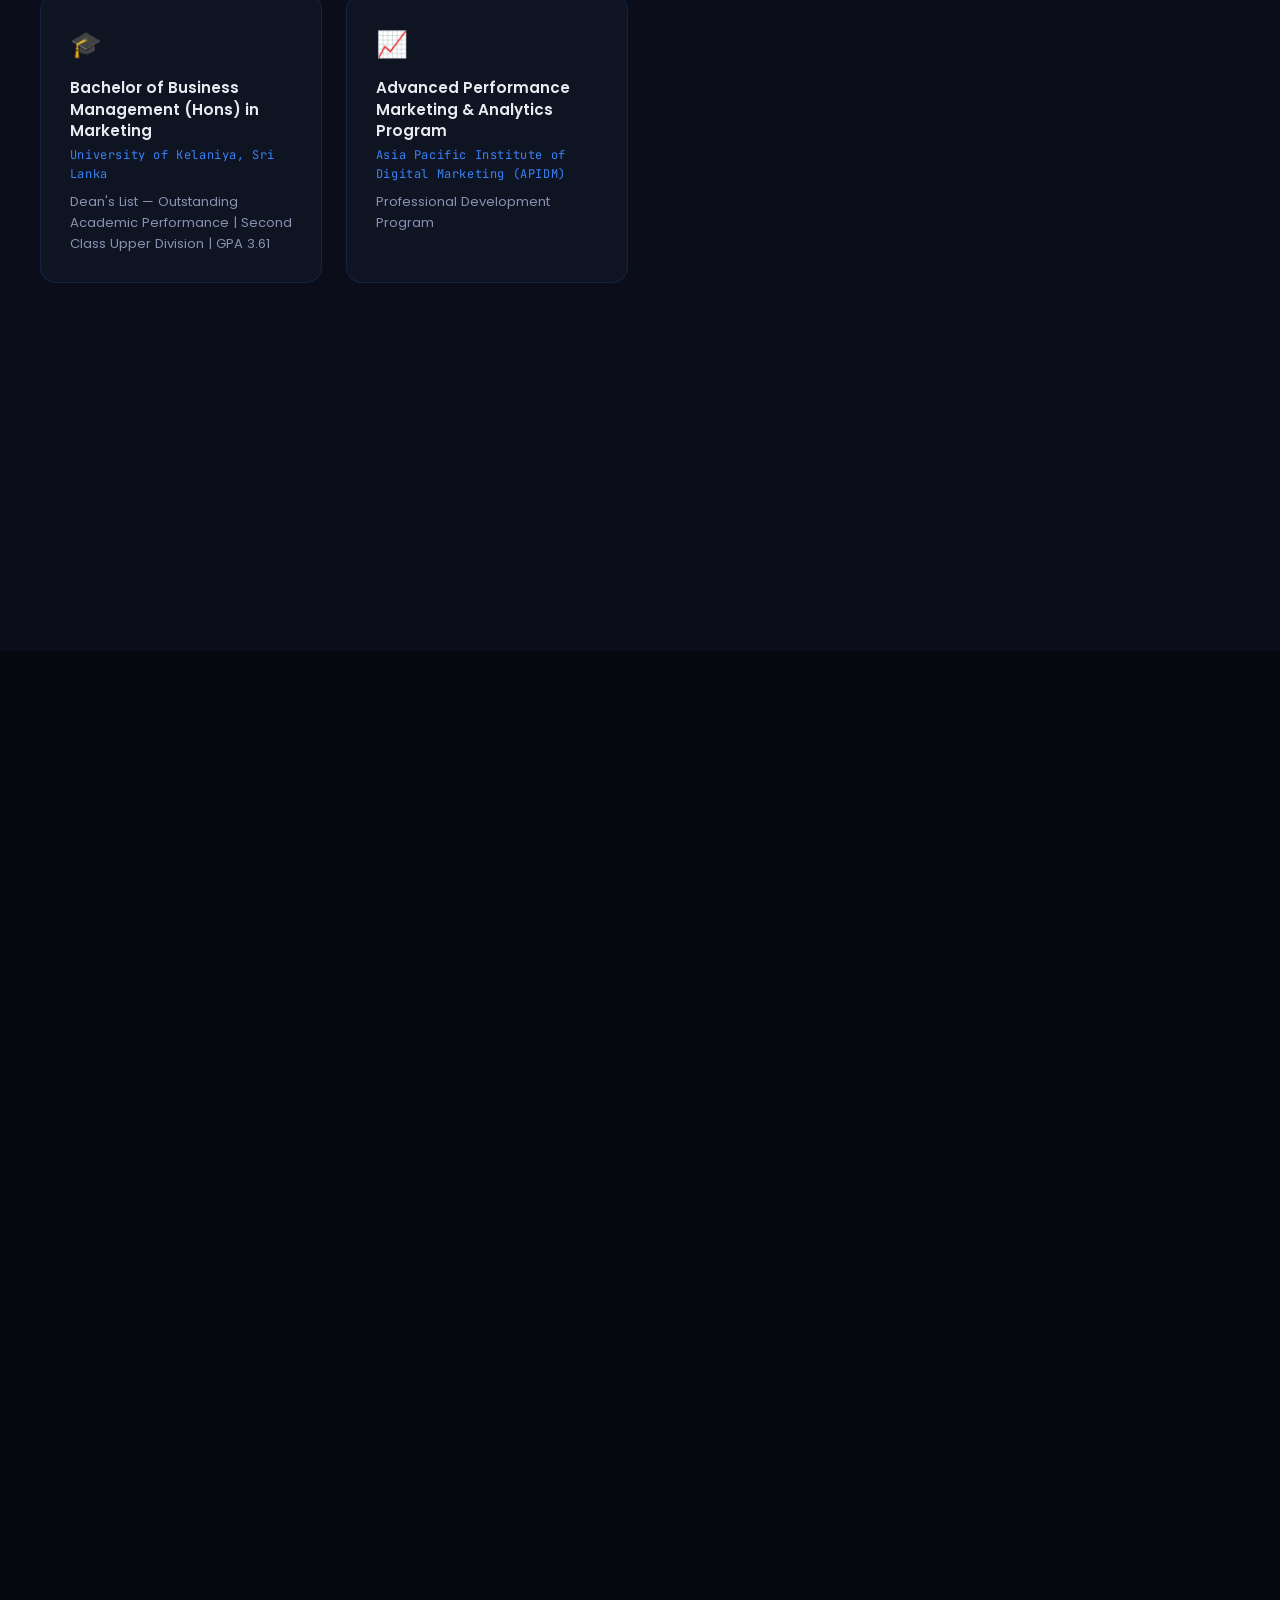
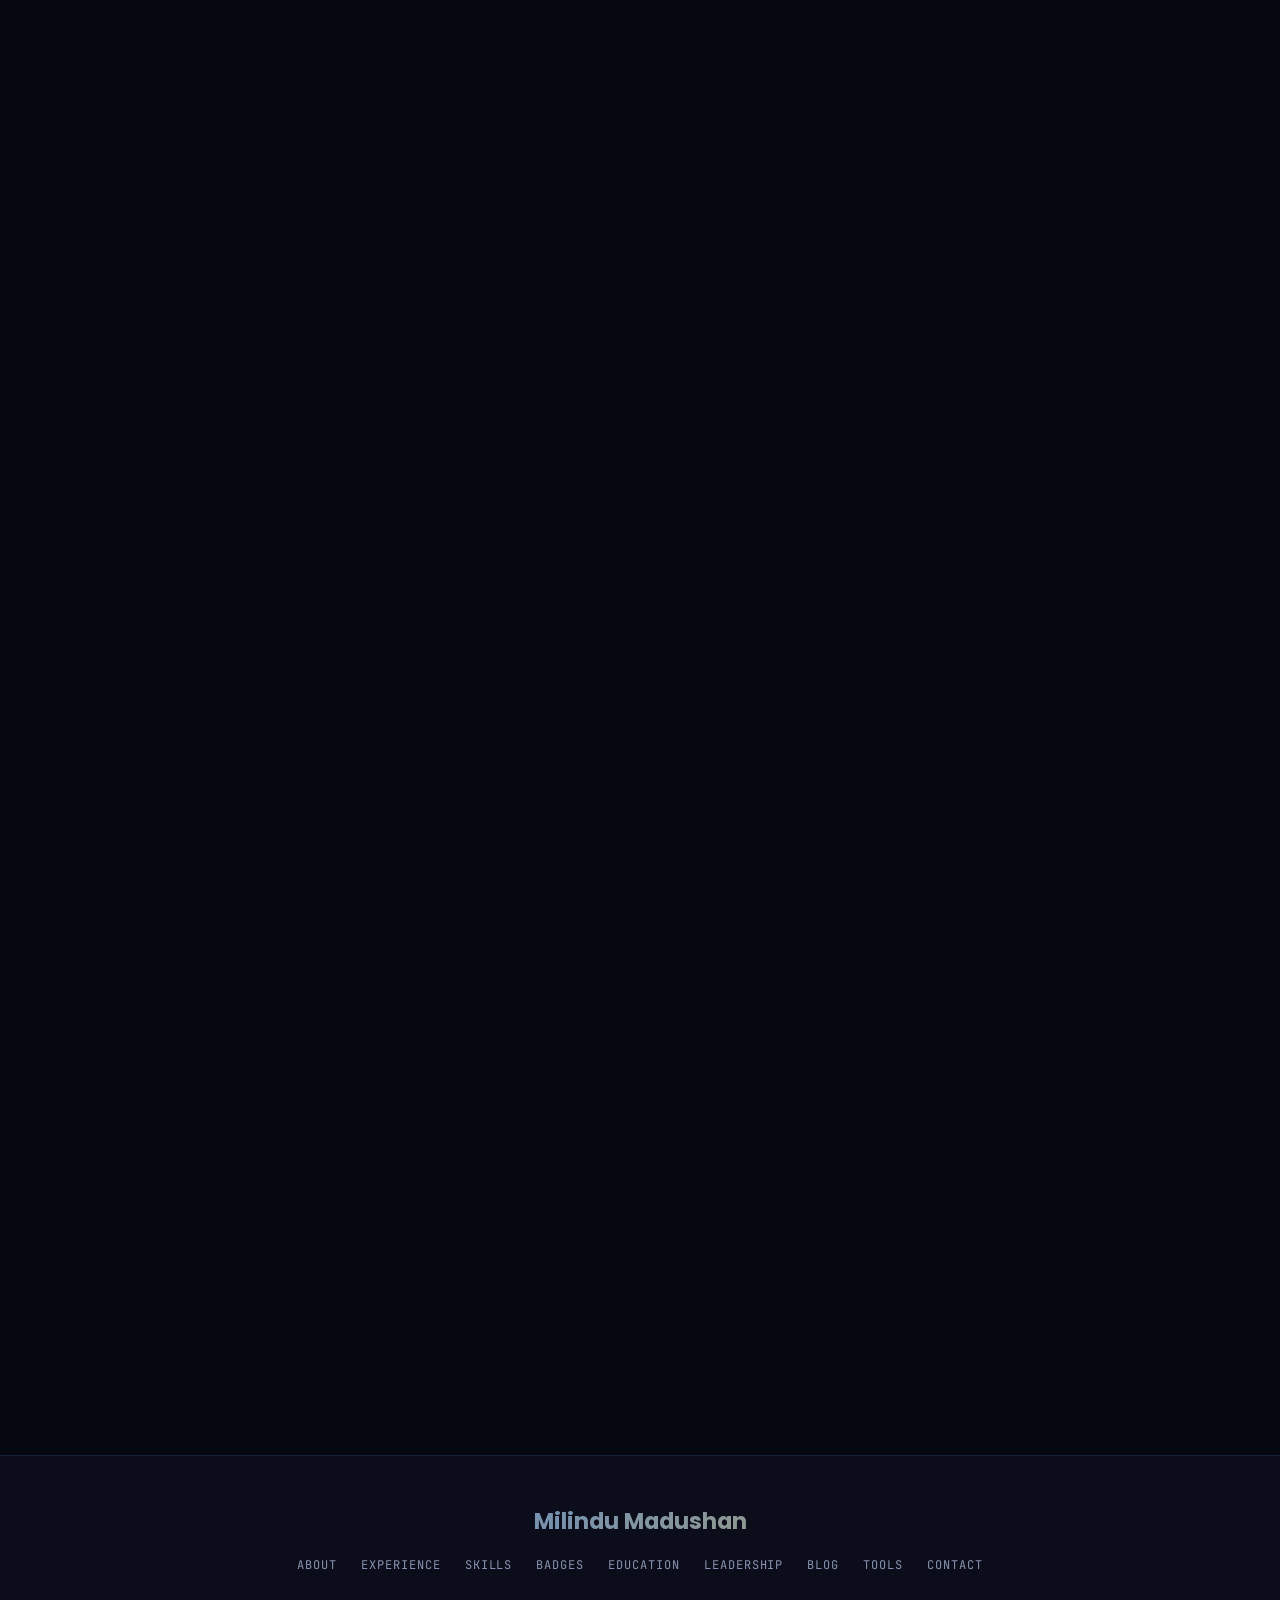
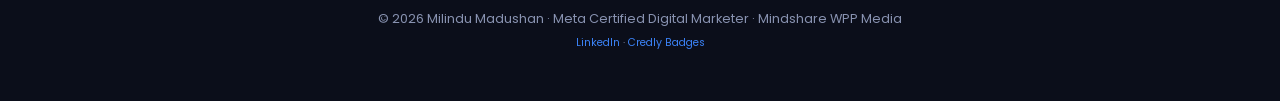
==== commit cb249e8c: "Updated the index.html" ====
--- a/index.html
+++ b/index.html
@@ -1712,6 +1712,20 @@
           <div class="cert-name">Meta Certified Digital Marketing Associate</div>
           <div class="cert-level">Associate Certification</div>
         </a>
+        <a href="https://www.credly.com/badges/edc186f3-78a0-403b-8f7c-5c12496197fa/public_url" target="_blank"
+          rel="noopener noreferrer" class="cert-card reveal">
+          <i class="fa fa-external-link-alt cert-link-icon" aria-hidden="true"></i>
+          <div class="cert-issuer-wrap">
+            <img class="cert-badge-img"
+              src="https://images.credly.com/size/680x680/images/2c769c37-5b3a-4ed9-bae1-55b9fd817a86/Cert_Creative_Strategy_Pro_800px.png"
+              alt="Meta Certified Creative Strategy Professional badge">
+            <div>
+              <div class="cert-issuer">Meta</div>
+            </div>
+          </div>
+          <div class="cert-name">Meta Certified Creative Strategy Professional</div>
+          <div class="cert-level">Professional Certification</div>
+        </a>
       </div>
 
       <div class="certs-section-title reveal">Google Badges</div>
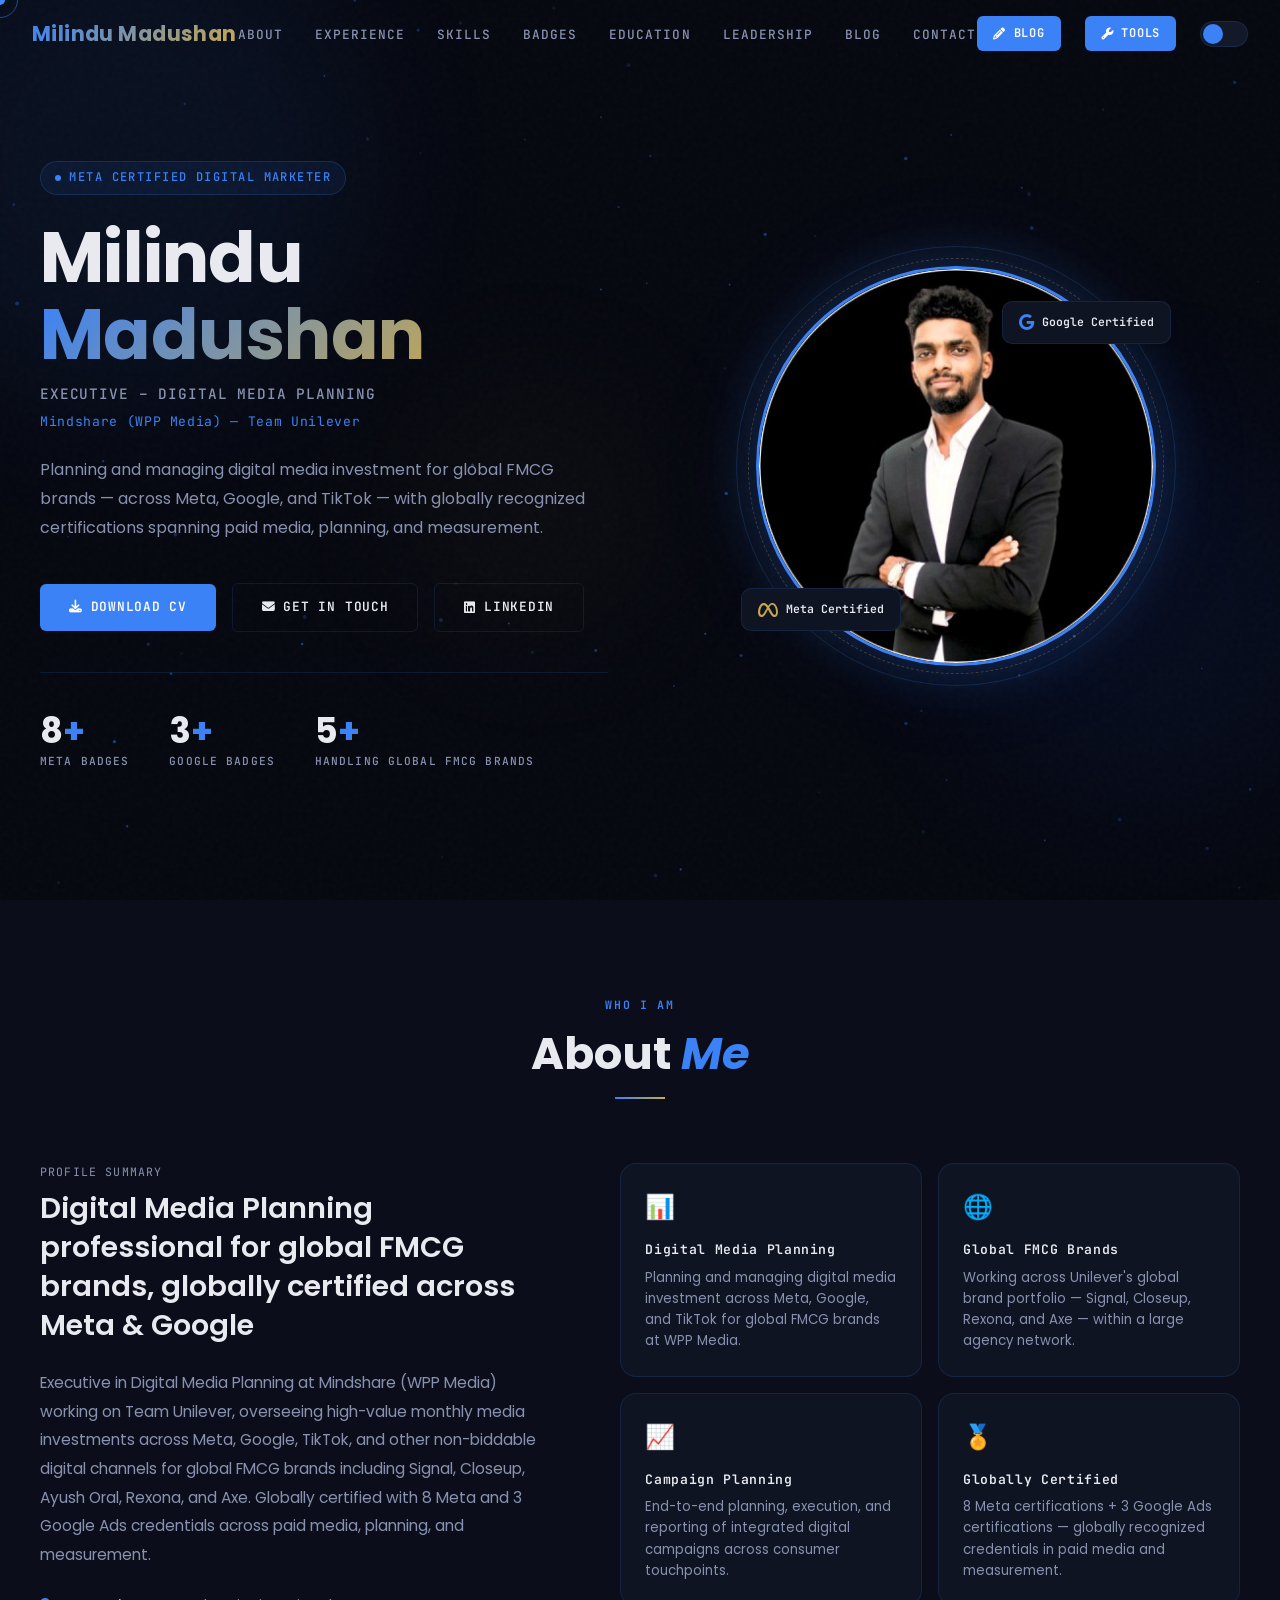
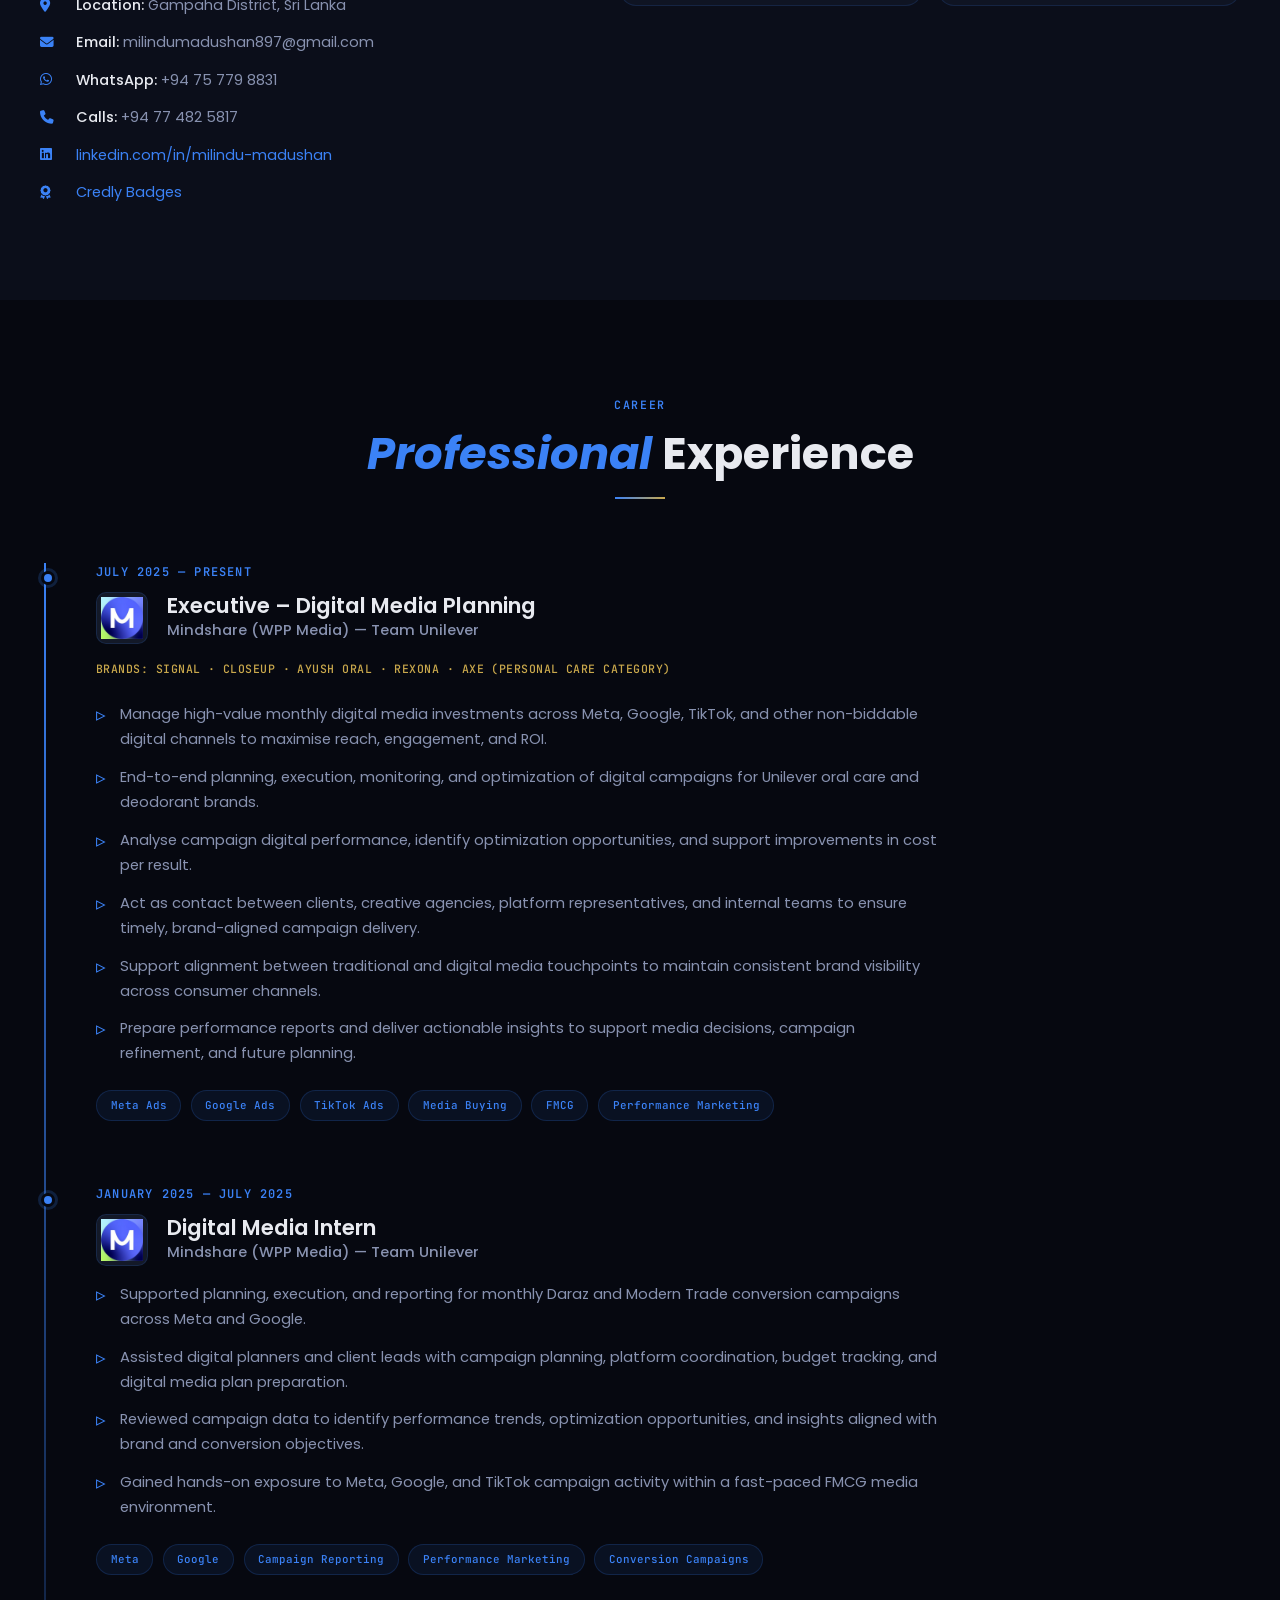
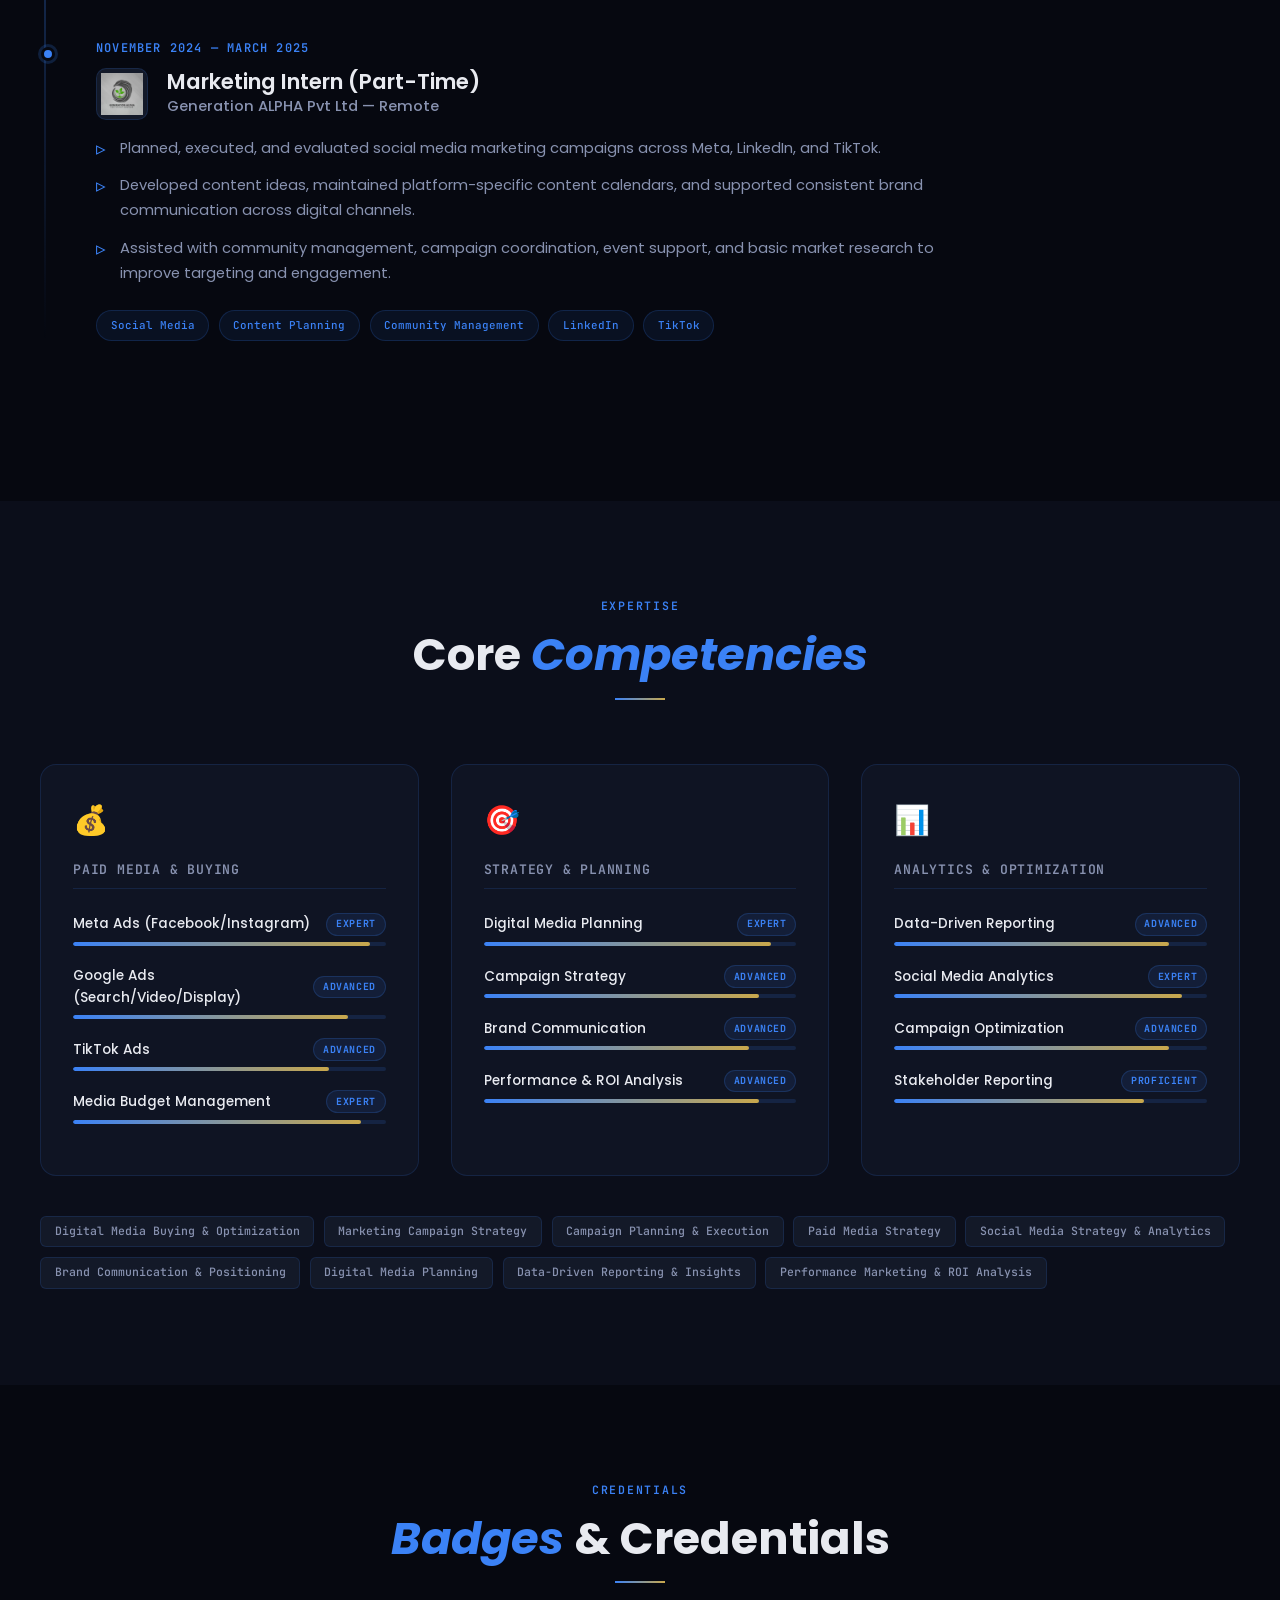
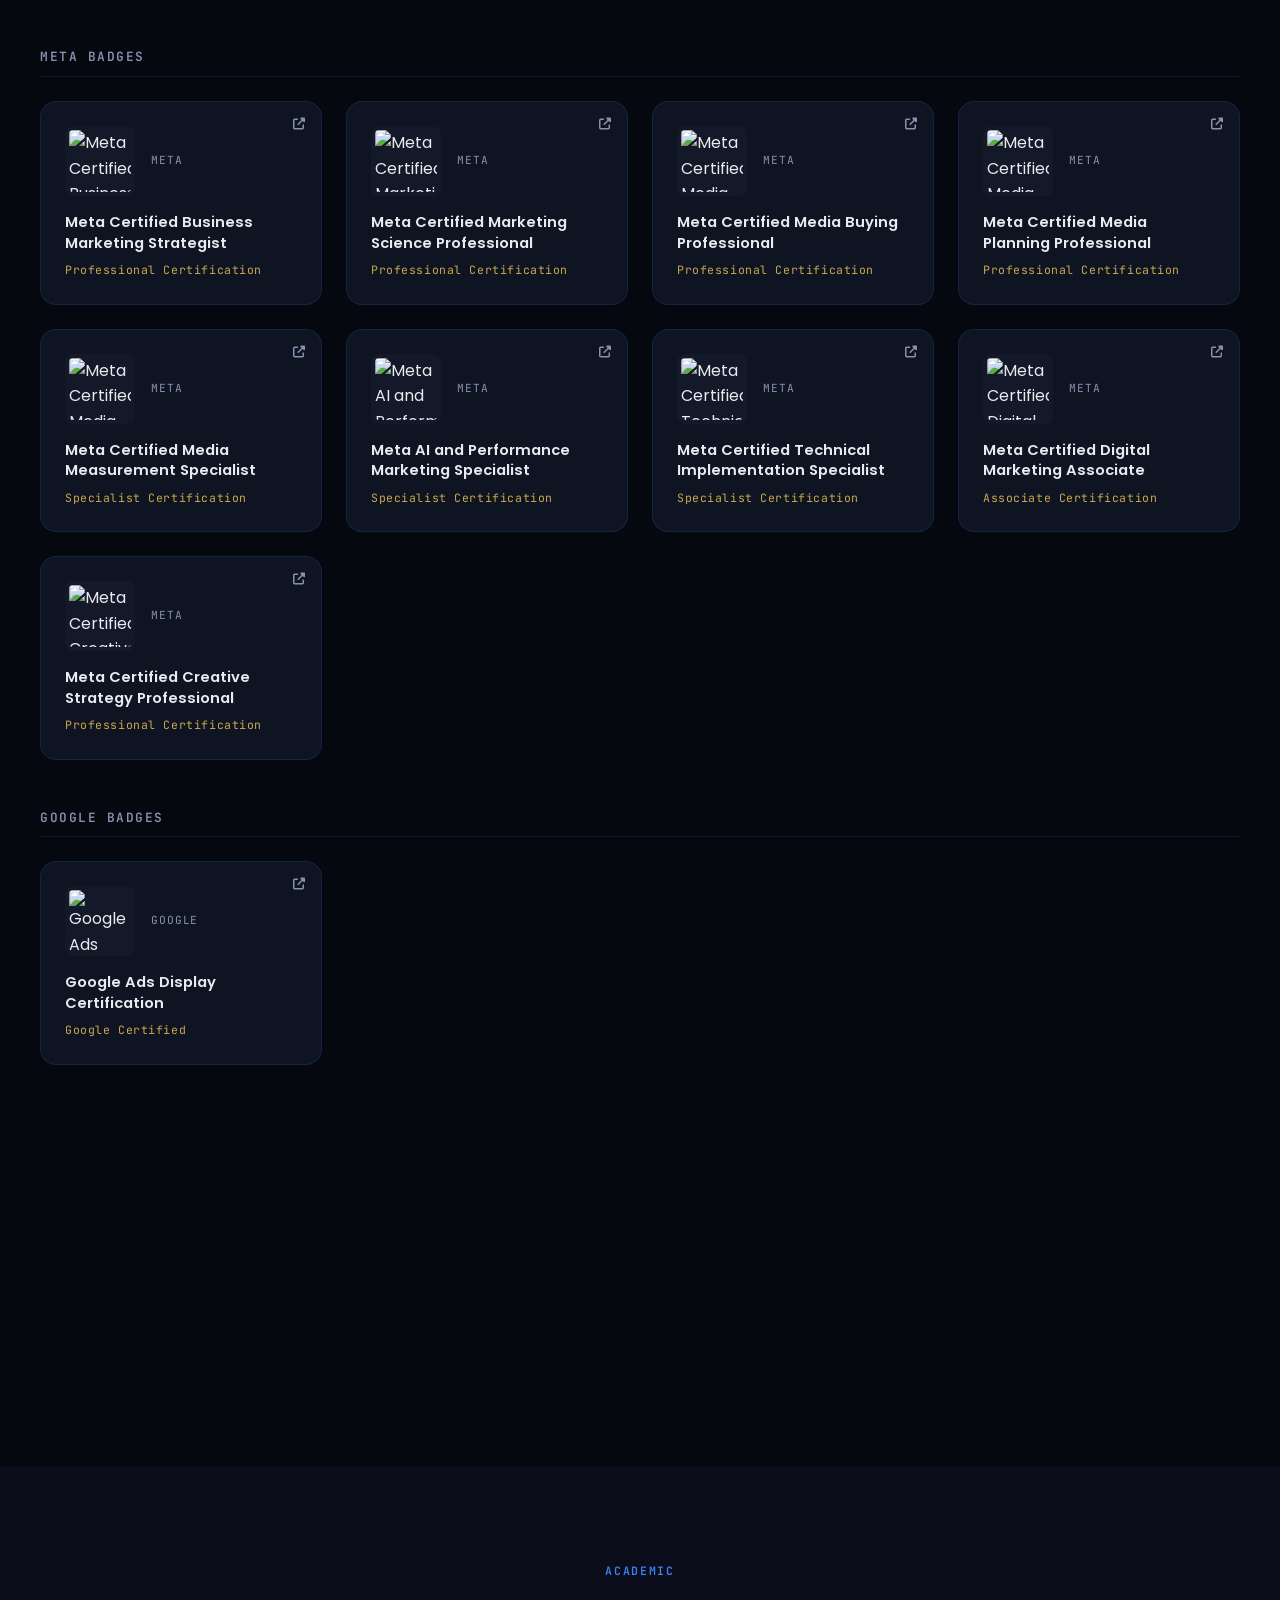
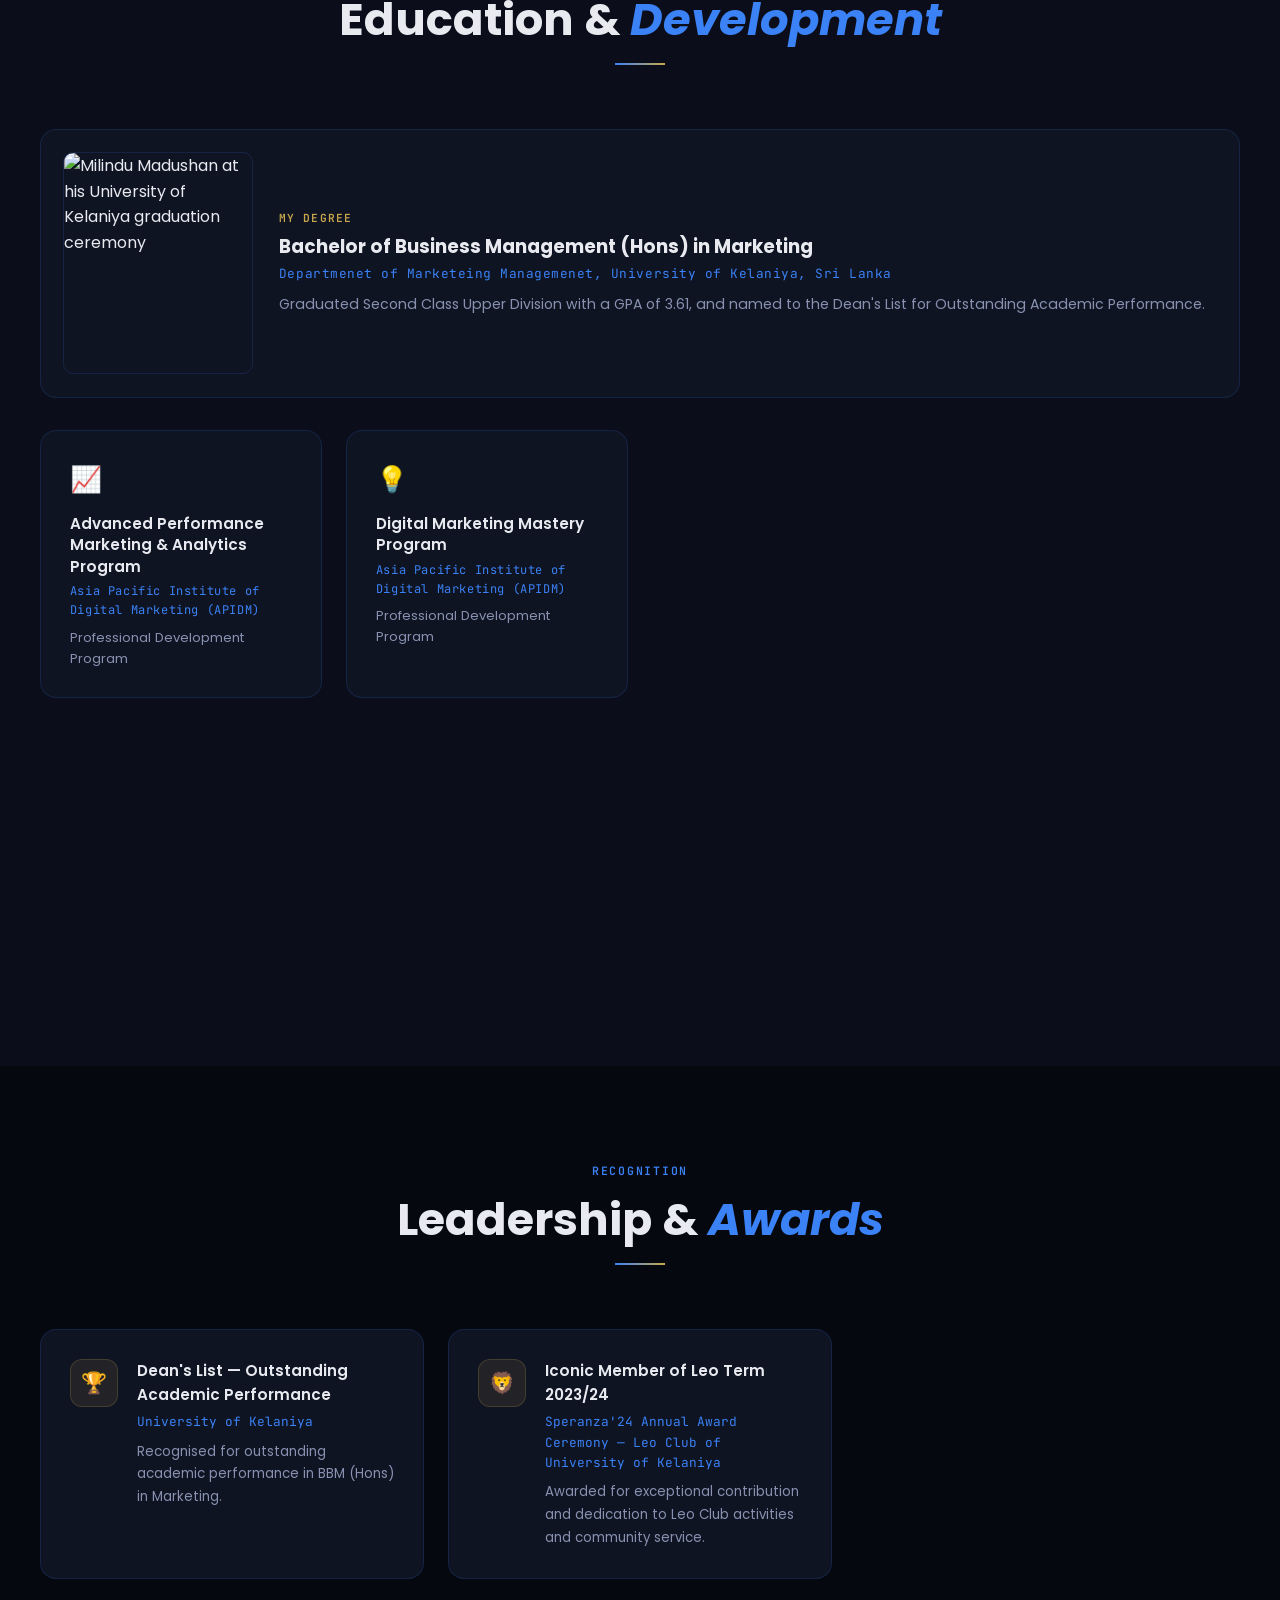
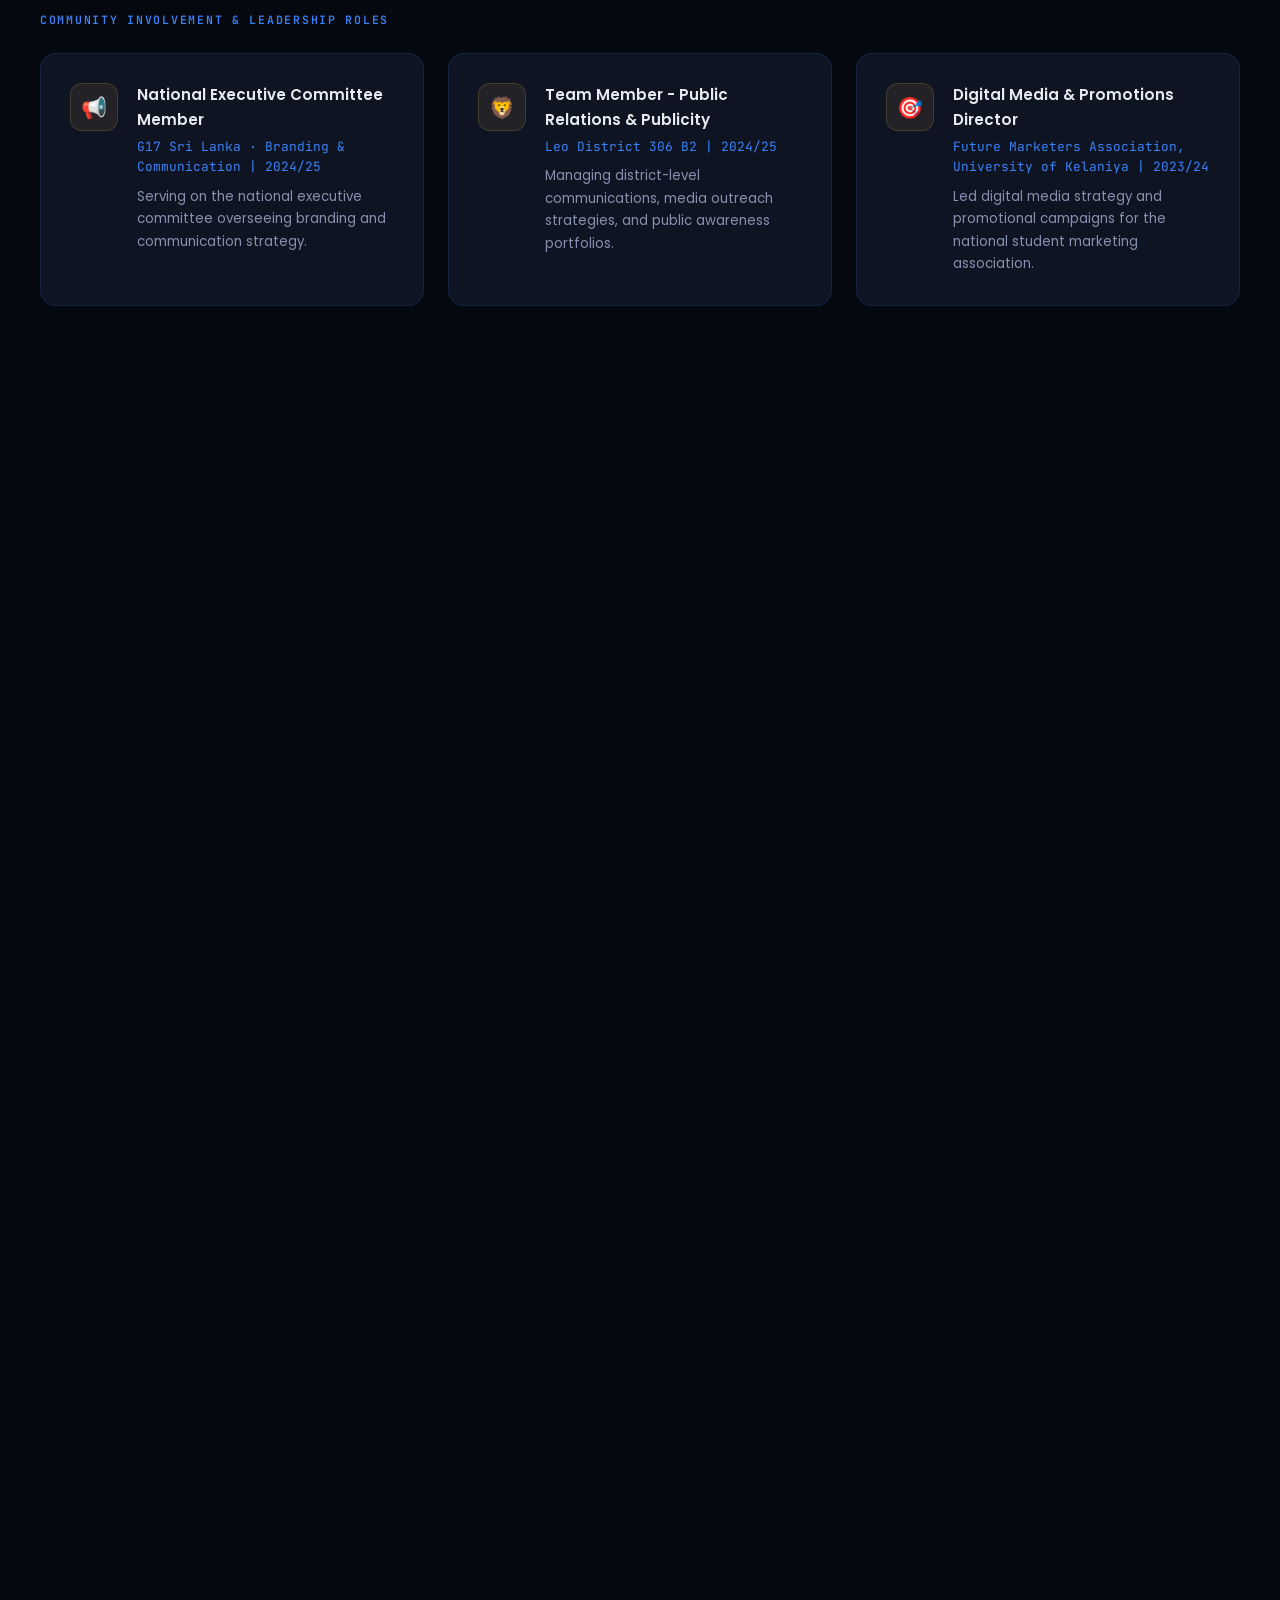
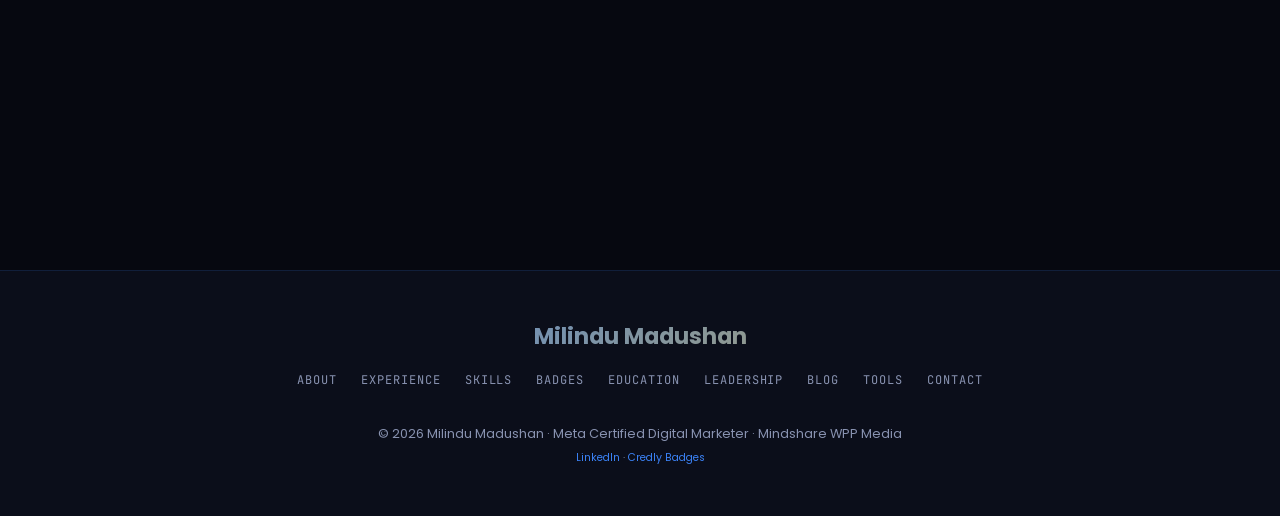
==== commit 3e7a3823: "Change the diffrenet sections" ====
--- a/index.html
+++ b/index.html
@@ -5,18 +5,20 @@
   <meta charset="UTF-8">
   <meta name="viewport" content="width=device-width, initial-scale=1.0">
   <meta name="description"
-    content="Milindu Madushan — Meta Certified Digital Marketer | Executive, Digital Media Planning at Mindshare (WPP Media) — Team Unilever">
+    content="Milindu Madushan — Digital Media Planning Executive at Mindshare (WPP Media), Team Unilever. Managing digital media planning and paid media for global FMCG brands across Meta, Google, and TikTok. Globally certified — Meta &amp; Google Ads.">
   <meta name="keywords"
-    content="Milindu Madushan, Digital Marketing, Meta Certified, Mindshare, WPP Media, Paid Media, Sri Lanka">
+    content="Milindu Madushan, Digital Media Planning, Global FMCG Brands, Digital Marketing, Mindshare, WPP Media, Paid Media, Meta Certified, Google Certified, Sri Lanka">
+  <meta name="robots" content="index, follow">
+  <link rel="canonical" href="https://milindumadushan.com/">
   <!-- Open Graph / Social Sharing -->
-  <meta property="og:title" content="Milindu Madushan | Meta Certified Digital Marketer">
+  <meta property="og:title" content="Milindu Madushan | Digital Media Planning for Global FMCG Brands">
   <meta property="og:description"
-    content="Executive – Digital Media Planning at Mindshare (WPP Media) — Team Unilever. Driving measurable brand growth through paid media strategy across Meta, Google, and TikTok.">
+    content="Executive – Digital Media Planning at Mindshare (WPP Media) — Team Unilever. Managing digital media investment for global FMCG brands across Meta, Google, and TikTok. Globally certified across Meta and Google Ads.">
   <meta property="og:image" content="images/profile.jpg">
   <meta property="og:url" content="https://milindumadushan.com/">
   <meta property="og:type" content="website">
   <meta name="twitter:card" content="summary_large_image">
-  <meta name="twitter:title" content="Milindu Madushan | Meta Certified Digital Marketer">
+  <meta name="twitter:title" content="Milindu Madushan | Digital Media Planning for Global FMCG Brands">
   <meta name="twitter:description"
     content="Executive – Digital Media Planning at Mindshare (WPP Media) — Team Unilever.">
   <meta name="twitter:image" content="images/profile.jpg">
@@ -32,6 +34,30 @@
   <link rel="stylesheet" href="https://cdnjs.cloudflare.com/ajax/libs/font-awesome/6.5.0/css/all.min.css">
   <!-- Shared stylesheet -->
   <link rel="stylesheet" href="shared.css">
+  <!-- Structured data for search engines -->
+  <script type="application/ld+json">
+  {
+    "@context": "https://schema.org",
+    "@type": "Person",
+    "name": "Milindu Madushan",
+    "jobTitle": "Executive – Digital Media Planning",
+    "worksFor": {
+      "@type": "Organization",
+      "name": "Mindshare (WPP Media)"
+    },
+    "url": "https://milindumadushan.com/",
+    "image": "https://milindumadushan.com/images/profile.jpg",
+    "sameAs": [
+      "https://www.linkedin.com/in/milindu-madushan/",
+      "https://www.credly.com/users/milindu-madushan/badges"
+    ],
+    "alumniOf": {
+      "@type": "CollegeOrUniversity",
+      "name": "University of Kelaniya"
+    },
+    "knowsAbout": ["Digital Media Planning", "Global FMCG Media", "Paid Media", "Meta Ads", "Google Ads", "TikTok Ads", "Campaign Analytics", "Performance Marketing"]
+  }
+  </script>
   <style>
     /* ======================== HERO SECTION ======================== */
     #hero {
@@ -865,6 +891,100 @@
     .edu-detail {
       font-size: .82rem;
       color: var(--text2);
+    }
+
+    /* FIX: Graduation photo highlight in Education section */
+    .edu-highlight {
+      display: grid;
+      grid-template-columns: 190px 1fr;
+      gap: 1.6rem;
+      align-items: stretch;
+      background: var(--card);
+      border: 1px solid var(--border);
+      border-radius: var(--radius);
+      padding: 1.4rem;
+      margin-bottom: 2rem;
+      transition: all var(--transition);
+    }
+
+    .edu-highlight:hover {
+      border-color: var(--gold);
+      box-shadow: 0 10px 40px rgba(201, 168, 76, .1);
+    }
+
+    .edu-highlight-img {
+      border-radius: calc(var(--radius) - 6px);
+      overflow: hidden;
+      border: 1px solid var(--border);
+      min-height: 100%;
+    }
+
+    .edu-highlight-img img {
+      width: 100%;
+      height: 100%;
+      min-height: 220px;
+      object-fit: cover;
+      object-position: top center;
+      display: block;
+    }
+
+    .edu-highlight-text {
+      display: flex;
+      flex-direction: column;
+      justify-content: center;
+    }
+
+    .edu-highlight-label {
+      font-family: var(--font-mono);
+      font-size: .7rem;
+      font-weight: 600;
+      letter-spacing: .1em;
+      text-transform: uppercase;
+      color: var(--gold);
+      margin-bottom: .4rem;
+    }
+
+    .edu-highlight-title {
+      font-size: 1.15rem;
+      font-weight: 700;
+      margin-bottom: .3rem;
+      line-height: 1.35;
+    }
+
+    .edu-highlight-institution {
+      font-family: var(--font-mono);
+      font-size: .8rem;
+      color: var(--accent);
+      letter-spacing: .04em;
+      margin-bottom: .5rem;
+    }
+
+    .edu-highlight-desc {
+      font-size: .88rem;
+      color: var(--text2);
+      line-height: 1.65;
+    }
+
+    @media(max-width:640px) {
+      .edu-highlight {
+        grid-template-columns: 1fr;
+        padding: 1.2rem;
+      }
+
+      .edu-highlight-img {
+        aspect-ratio: 3 / 4;
+        max-width: 220px;
+        margin: 0 auto;
+      }
+
+      .edu-highlight-img img {
+        min-height: 0;
+      }
+
+      .edu-highlight-text {
+        text-align: center;
+        align-items: center;
+      }
     }
 
     /* ======================== LEADERSHIP ======================== */
@@ -1204,6 +1324,7 @@
       <li><a href="#experience">Experience</a></li>
       <li><a href="#skills">Skills</a></li>
       <li><a href="#certifications">Badges</a></li>
+      <li><a href="#education">Education</a></li>
       <li><a href="#leadership">Leadership</a></li>
       <li><a href="blog.html">Blog</a></li>
       <li><a href="#contact">Contact</a></li>
@@ -1229,6 +1350,7 @@
     <a href="#experience" class="mobile-link">Experience</a>
     <a href="#skills" class="mobile-link">Skills</a>
     <a href="#certifications" class="mobile-link">Badges</a>
+    <a href="#education" class="mobile-link">Education</a>
     <a href="#leadership" class="mobile-link">Leadership</a>
     <a href="blog.html" class="mobile-link">Blog</a>
     <a href="tools.html" class="mobile-link">Tools</a>
@@ -1245,10 +1367,11 @@
         </h1>
         <p class="hero-title">Executive – Digital Media Planning</p>
         <p class="hero-company">Mindshare (WPP Media) — Team Unilever</p>
-        <p class="hero-desc">Driving measurable brand growth through paid media strategy, performance marketing, and
-          data-driven campaign execution across Meta, Google, and TikTok for global FMCG brands.</p>
+        <p class="hero-desc">Planning and managing digital media investment for global FMCG brands — across Meta,
+          Google, and TikTok — with globally recognized certifications spanning paid media, planning, and
+          measurement.</p>
         <div class="hero-actions">
-          <a href="Milindu Madushan.pdf" target="_blank" download class="btn btn-primary">
+          <a href="MilinduMadushan.pdf" target="_blank" download class="btn btn-primary">
             <i class="fa fa-download" aria-hidden="true"></i> Download CV
           </a>
           <a href="#contact" class="btn btn-outline">
@@ -1306,13 +1429,15 @@
       <div class="about-grid">
         <div class="about-left reveal">
           <p class="about-label">Profile Summary</p>
-          <h3 class="about-heading">Meta Certified Digital Marketer with agency-grade expertise</h3>
+          <h3 class="about-heading">Digital Media Planning professional for global FMCG brands, globally certified
+            across Meta &amp; Google</h3>
           <p class="about-desc">Executive in Digital Media Planning at Mindshare (WPP Media) working on Team Unilever,
             overseeing high-value monthly media investments across Meta, Google, TikTok, and other non-biddable digital
-            channels for global FMCG brands including Signal, Closeup, Ayush Oral, Rexona, and Axe.</p>
+            channels for global FMCG brands including Signal, Closeup, Ayush Oral, Rexona, and Axe. Globally certified
+            with 8 Meta and 3 Google Ads credentials across paid media, planning, and measurement.</p>
           <div class="about-details">
             <div class="detail-row"><i class="fa fa-map-marker-alt"
-                aria-hidden="true"></i><span><strong>Location:</strong> 284/4 Pahala Imbulgoda, Imbulgoda, Sri
+                aria-hidden="true"></i><span><strong>Location:</strong> Gampaha District, Sri
                 Lanka</span></div>
             <div class="detail-row"><i class="fa fa-envelope" aria-hidden="true"></i><span><strong>Email:</strong>
                 milindumadushan897@gmail.com</span></div>
@@ -1332,15 +1457,15 @@
           <div class="value-cards">
             <div class="value-card">
               <div class="value-icon">📊</div>
-              <div class="value-title">Paid Media Strategy</div>
-              <div class="value-text">Managing high-value media budgets across Meta, Google, and TikTok for global FMCG
-                brands at WPP Media.</div>
+              <div class="value-title">Digital Media Planning</div>
+              <div class="value-text">Planning and managing digital media investment across Meta, Google, and TikTok
+                for global FMCG brands at WPP Media.</div>
             </div>
             <div class="value-card">
-              <div class="value-icon">🎯</div>
-              <div class="value-title">Performance Marketing</div>
-              <div class="value-text">Data-driven campaign optimization focused on measurable ROI, cost-per-result, and
-                conversion outcomes.</div>
+              <div class="value-icon">🌐</div>
+              <div class="value-title">Global FMCG Brands</div>
+              <div class="value-text">Working across Unilever's global brand portfolio — Signal, Closeup, Rexona, and
+                Axe — within a large agency network.</div>
             </div>
             <div class="value-card">
               <div class="value-icon">📈</div>
@@ -1350,9 +1475,9 @@
             </div>
             <div class="value-card">
               <div class="value-icon">🏅</div>
-              <div class="value-title">Meta &amp; Google Certified</div>
-              <div class="value-text">8 Meta certifications + 3 Google Ads certifications validating platform expertise
-                and best practices.</div>
+              <div class="value-title">Globally Certified</div>
+              <div class="value-text">8 Meta certifications + 3 Google Ads certifications — globally recognized
+                credentials in paid media and measurement.</div>
             </div>
           </div>
         </div>
@@ -1545,7 +1670,7 @@
         </div>
         <div class="skill-category reveal">
           <div class="skill-cat-icon">📊</div>
-          <div class="skill-cat-title">Analytics &amp; Reporting</div>
+          <div class="skill-cat-title">Analytics &amp; Optimization</div>
           <div class="skill-bar-item">
             <div class="skill-bar-top"><span class="skill-bar-name">Data-Driven Reporting</span><span
                 class="skill-level">Advanced</span></div>
@@ -1815,14 +1940,20 @@
         <h2 class="section-title">Education &amp; <em>Development</em></h2>
         <div class="section-line"></div>
       </div>
+      <div class="edu-highlight reveal">
+        <div class="edu-highlight-img">
+          <img src="images/graduation.jpg"
+            alt="Milindu Madushan at his University of Kelaniya graduation ceremony" loading="lazy">
+        </div>
+        <div class="edu-highlight-text">
+          <p class="edu-highlight-label">My Degree</p>
+          <h3 class="edu-highlight-title">Bachelor of Business Management (Hons) in Marketing</h3>
+          <p class="edu-highlight-institution">Departmenet of Marketeing Managemenet, University of Kelaniya, Sri Lanka</p>
+          <p class="edu-highlight-desc">Graduated Second Class Upper Division with a GPA of 3.61, and named to the
+            Dean's List for Outstanding Academic Performance.</p>
+        </div>
+      </div>
       <div class="edu-grid">
-        <div class="edu-card reveal">
-          <div class="edu-icon">🎓</div>
-          <div class="edu-degree">Bachelor of Business Management (Hons) in Marketing</div>
-          <div class="edu-institution">University of Kelaniya, Sri Lanka</div>
-          <div class="edu-detail">Dean's List — Outstanding Academic Performance | Second Class Upper Division | GPA
-            3.61</div>
-        </div>
         <div class="edu-card reveal">
           <div class="edu-icon">📈</div>
           <div class="edu-degree">Advanced Performance Marketing &amp; Analytics Program</div>
@@ -1996,7 +2127,7 @@
               <div class="contact-item-icon"><i class="fa fa-map-marker-alt" aria-hidden="true"></i></div>
               <div>
                 <div class="contact-item-label">Location</div>
-                <div class="contact-item-text">Imbulgoda, Sri Lanka 🇱🇰</div>
+                <div class="contact-item-text">Gampaha District, Sri Lanka 🇱🇰</div>
               </div>
             </div>
           </div>
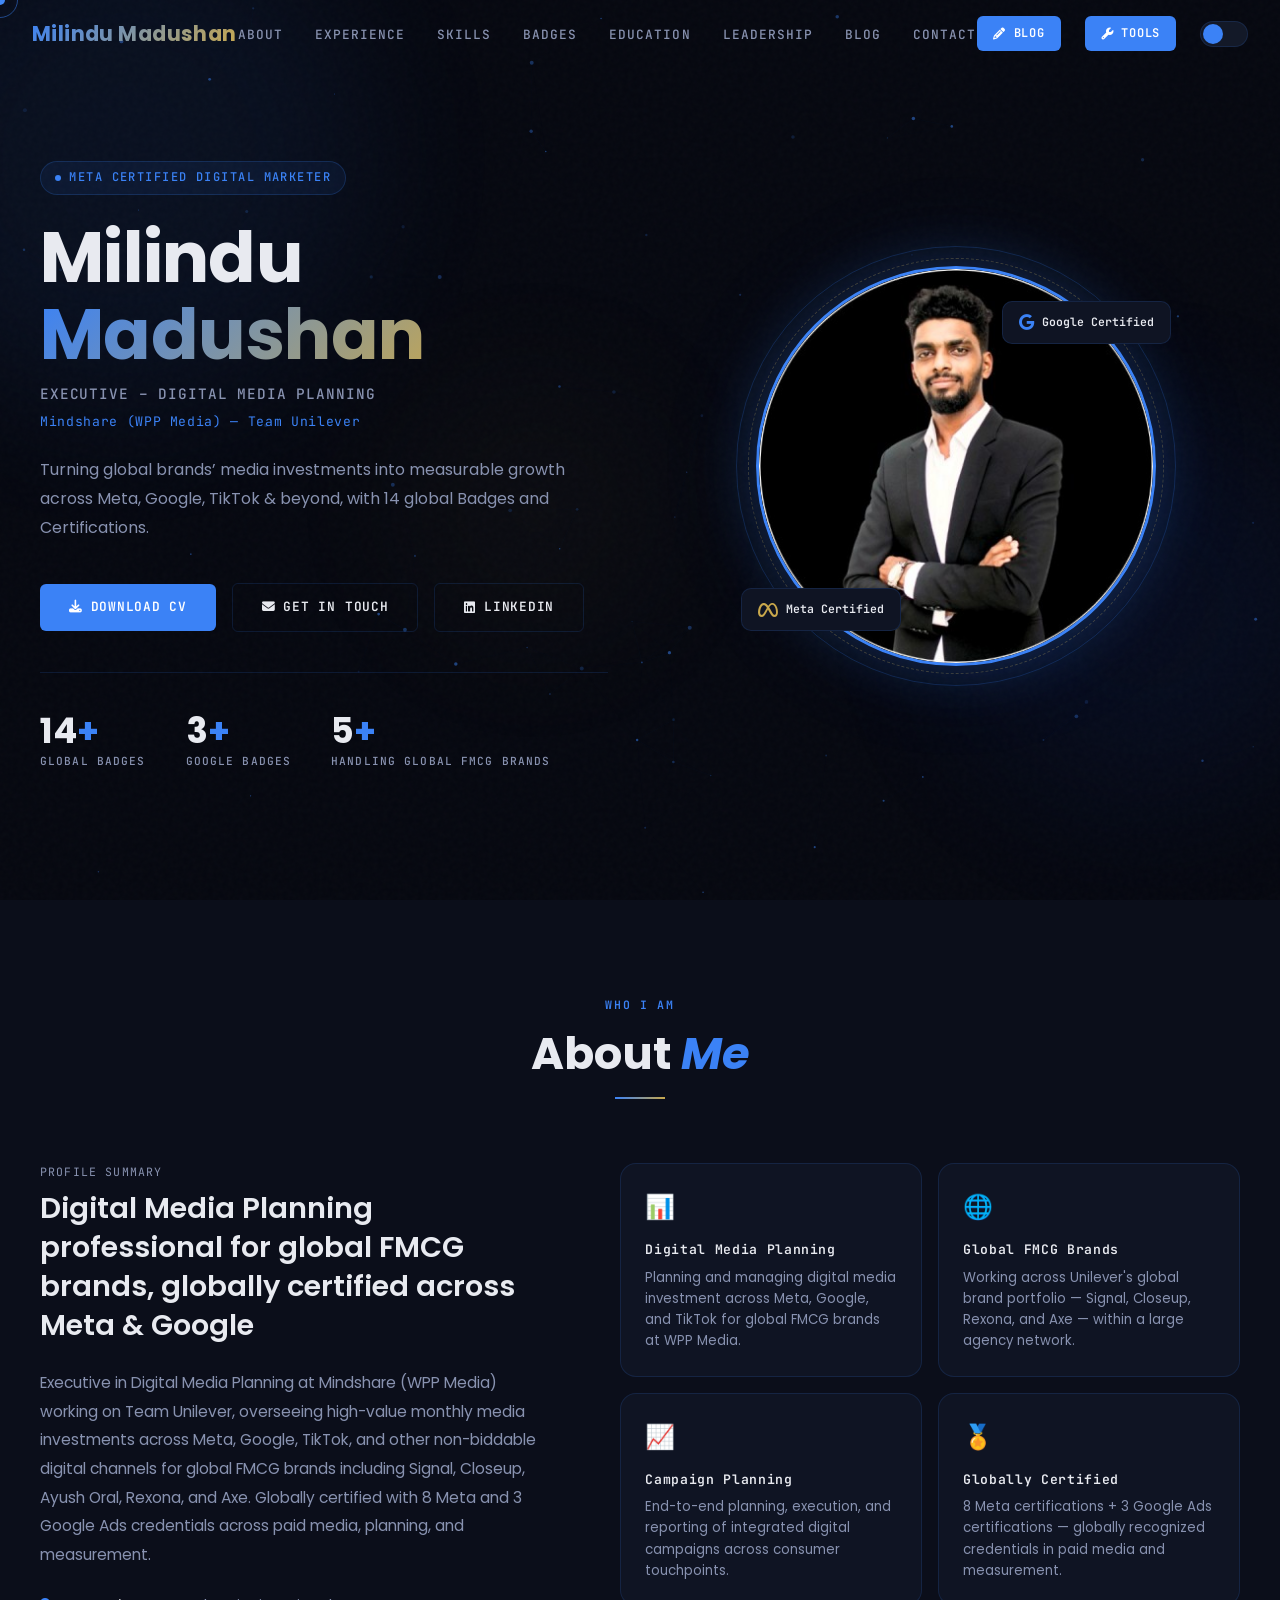
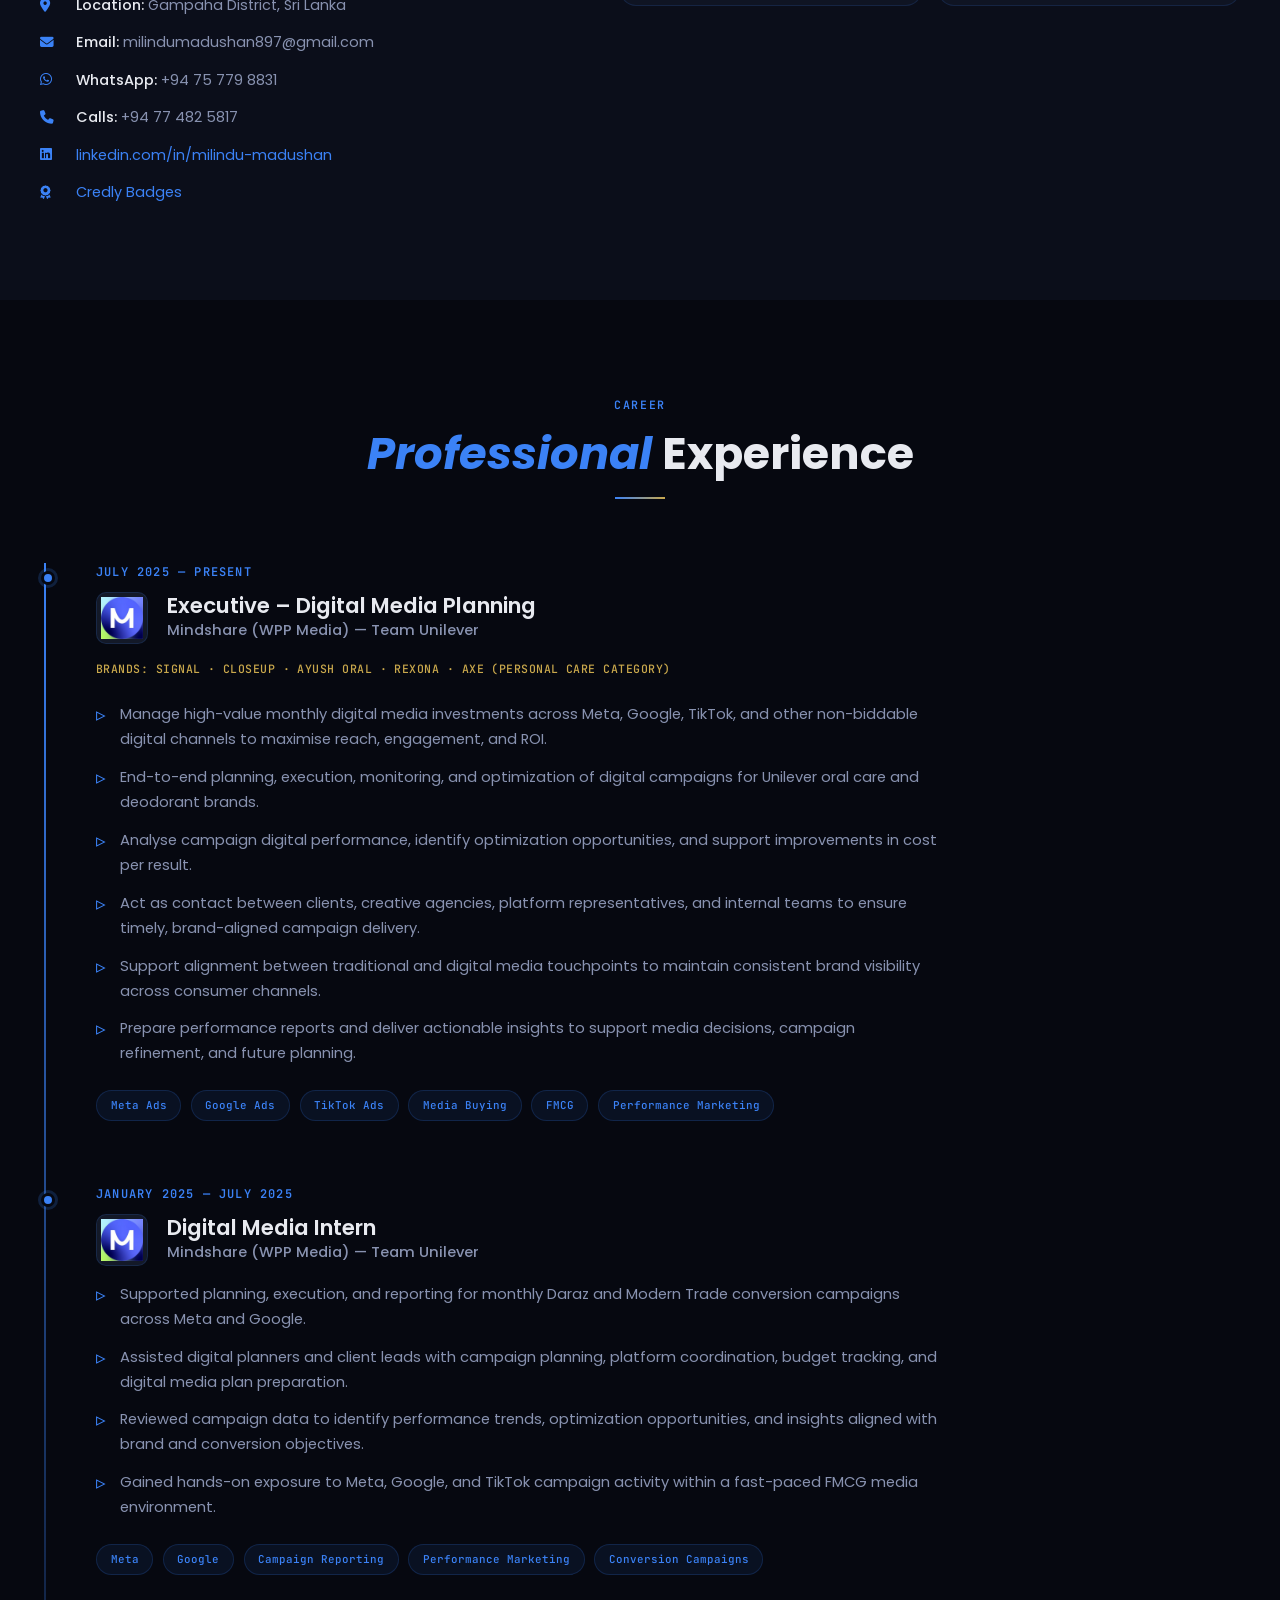
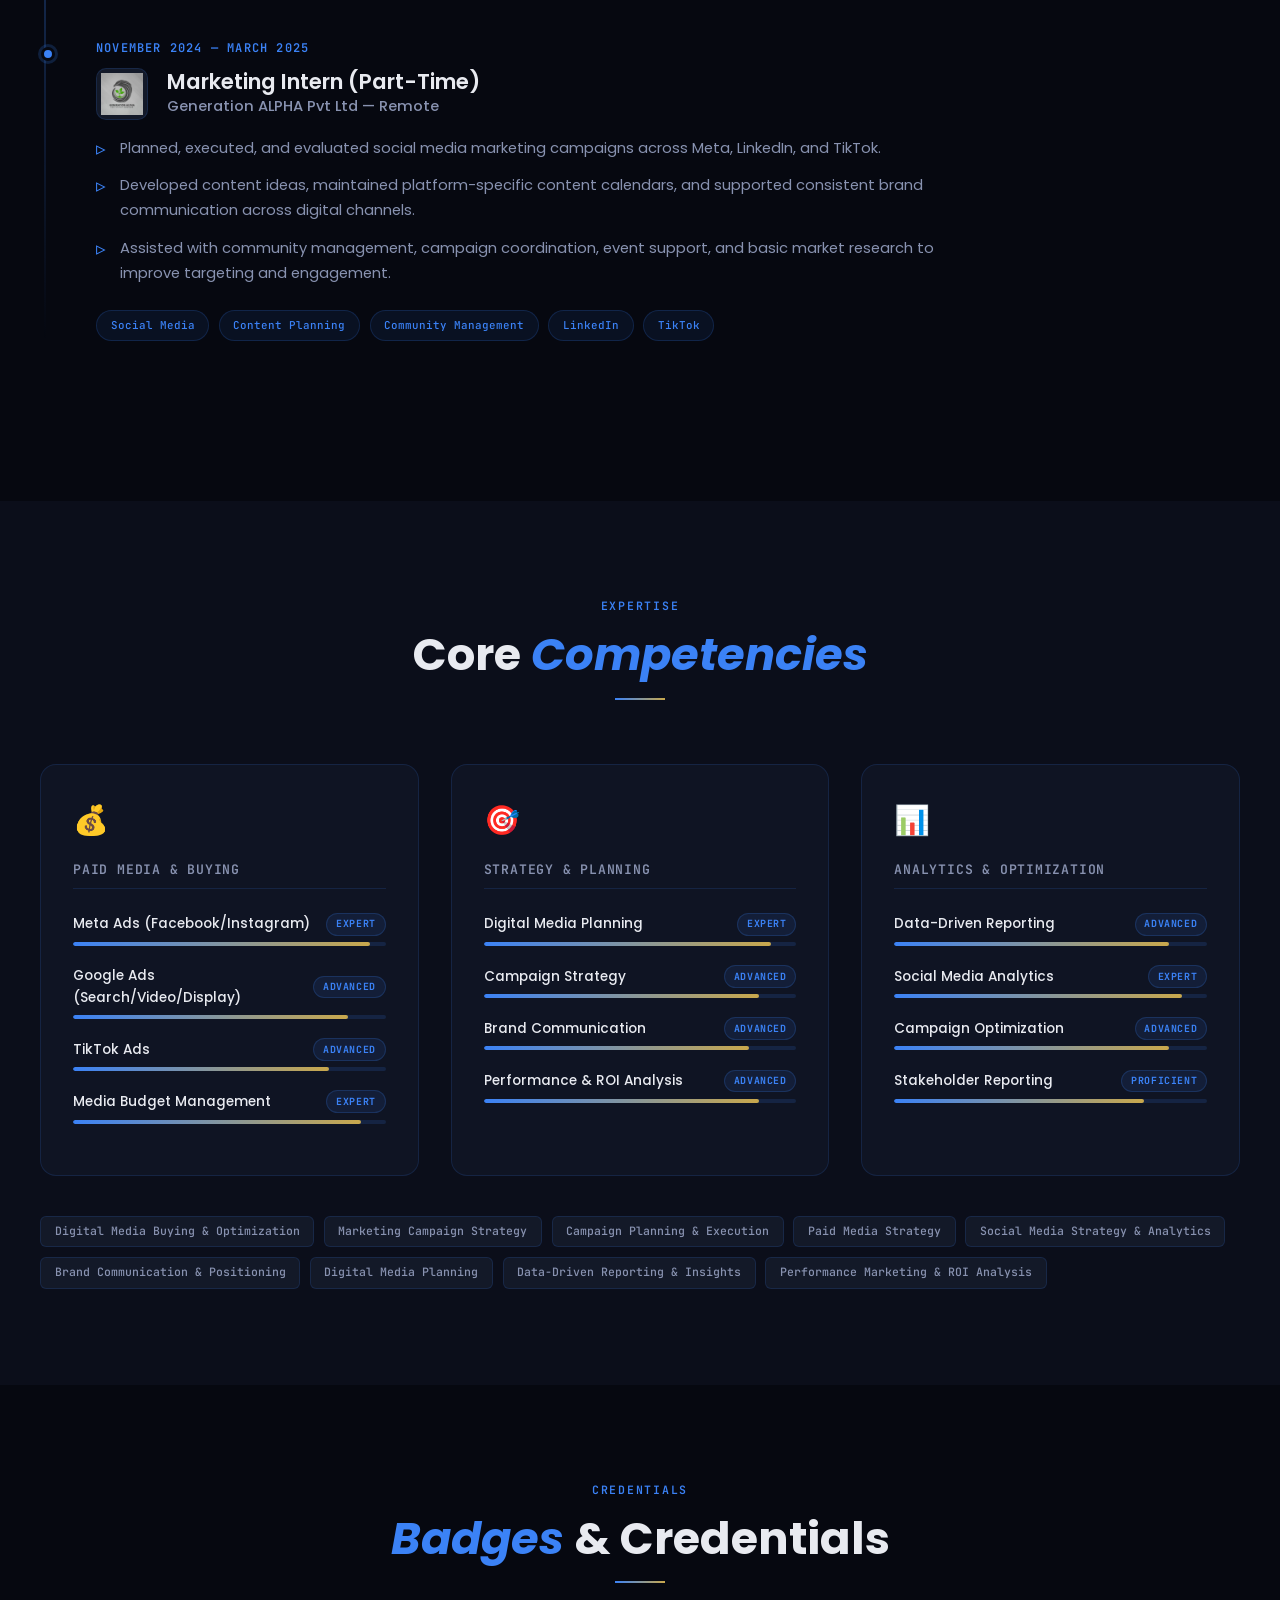
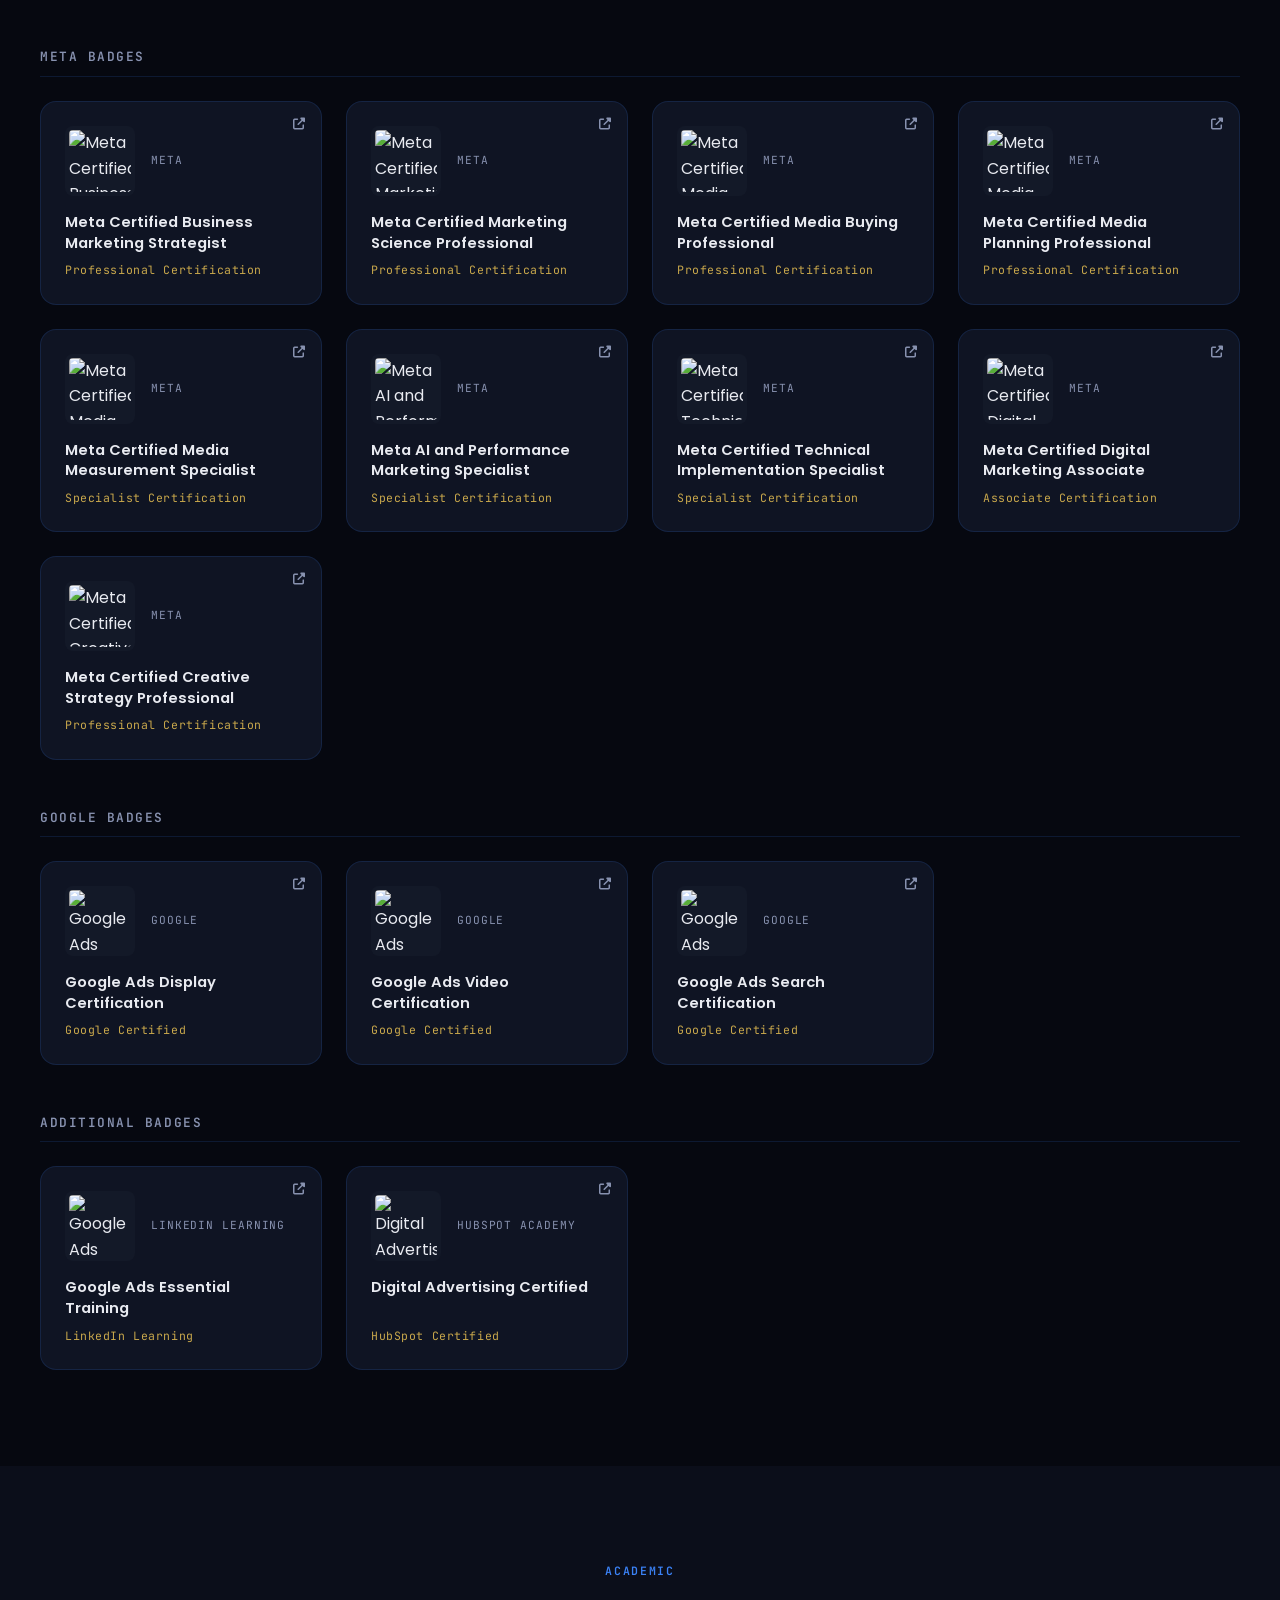
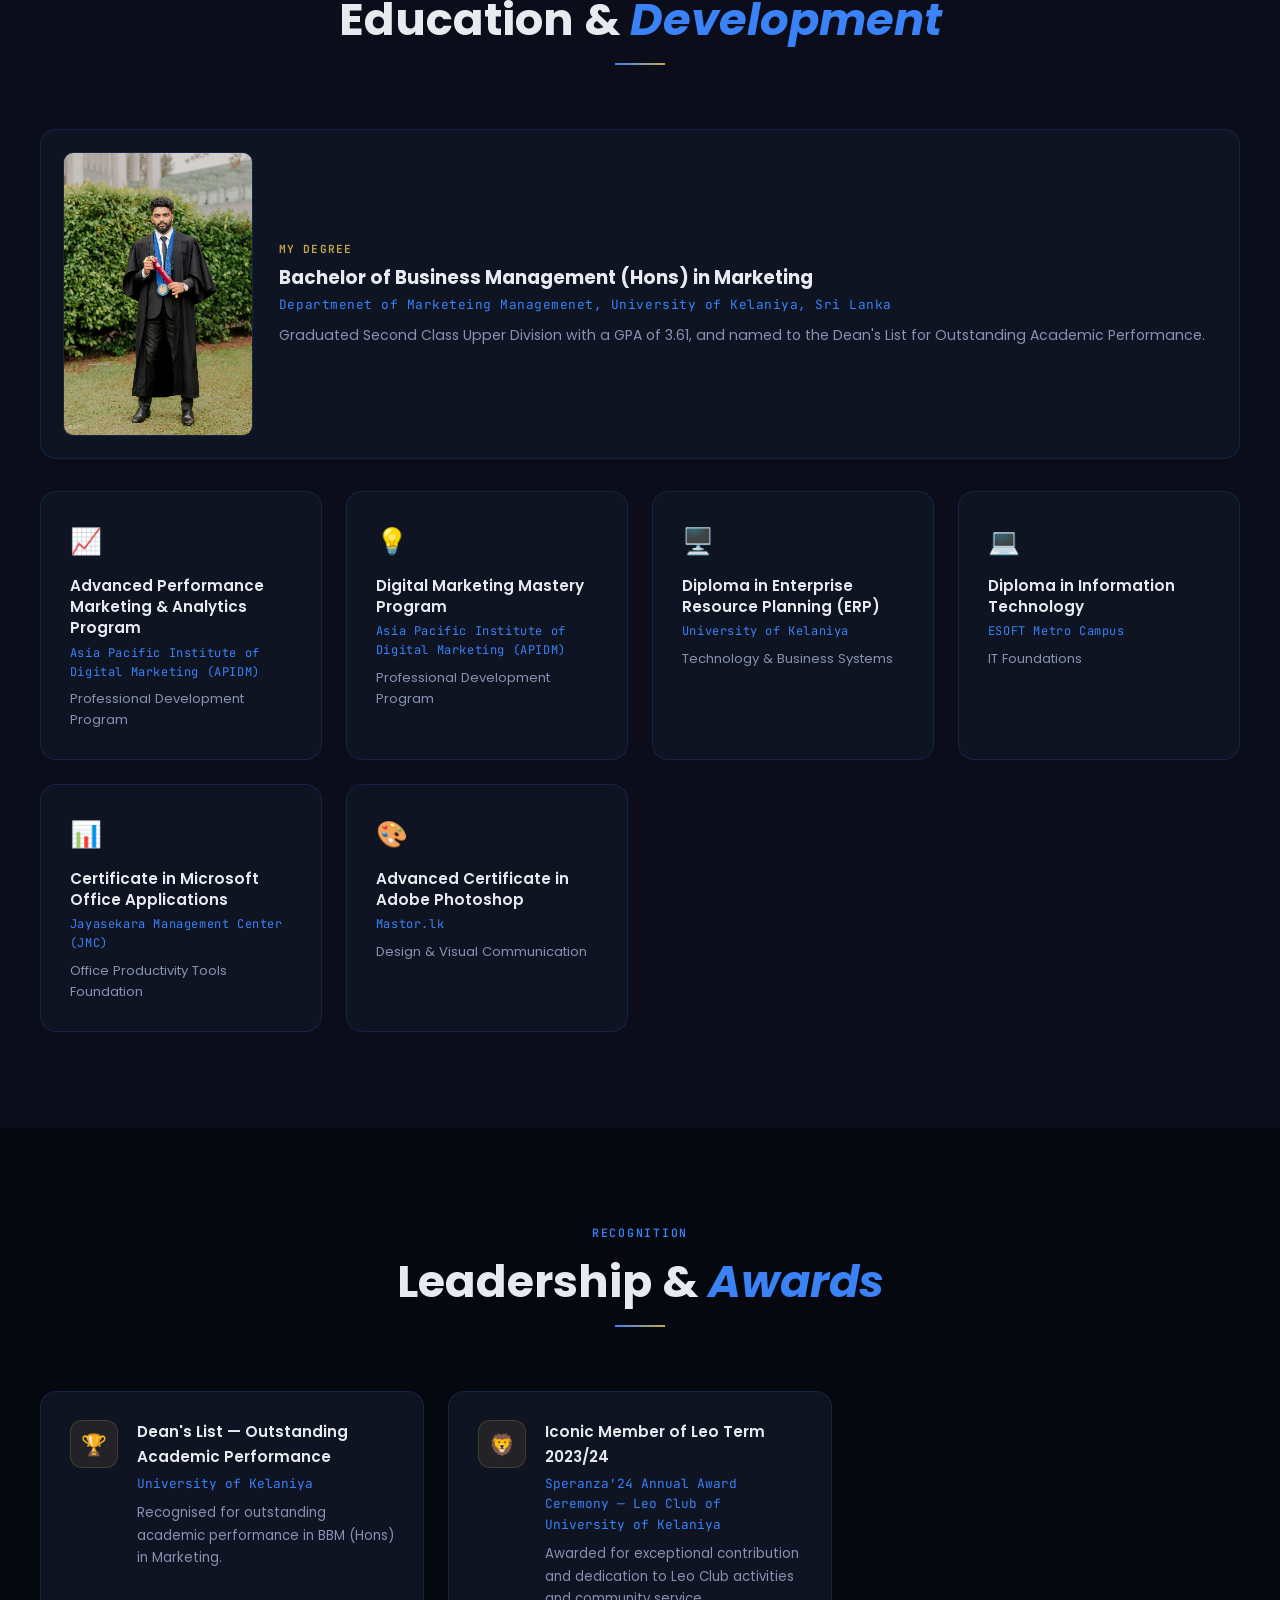
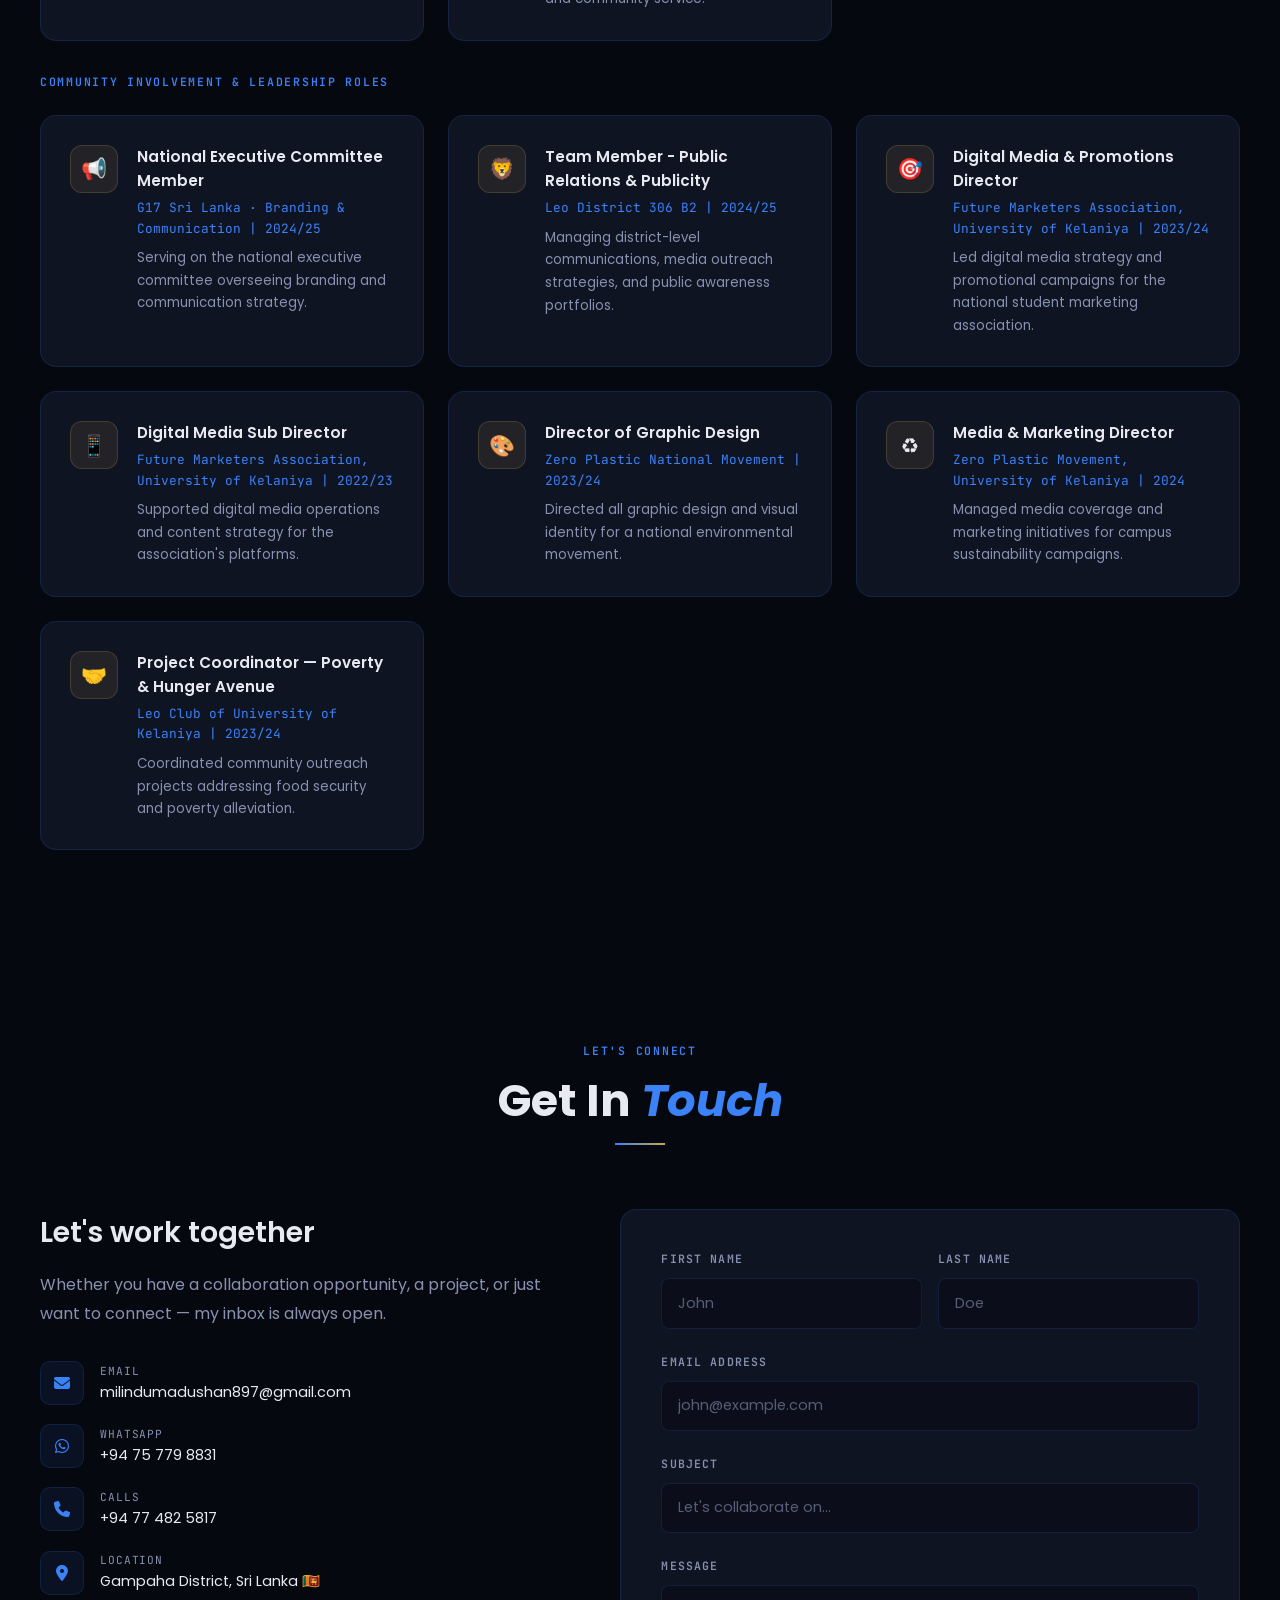
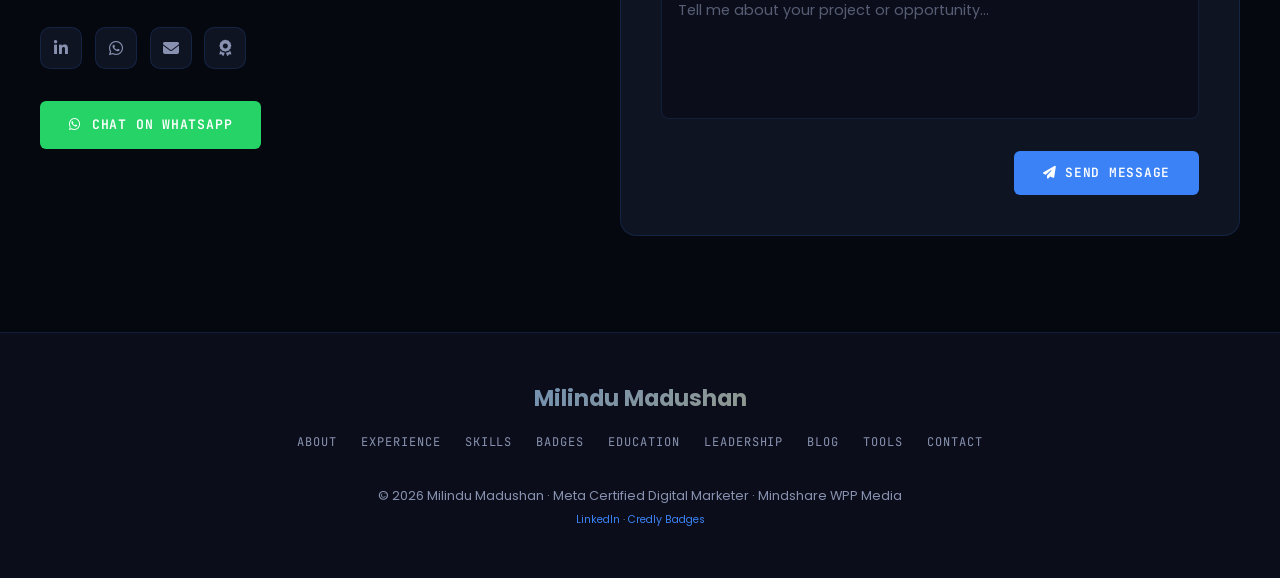
==== commit 2c563d67: "change the Hero section in the index file" ====
--- a/index.html
+++ b/index.html
@@ -1367,9 +1367,7 @@
         </h1>
         <p class="hero-title">Executive – Digital Media Planning</p>
         <p class="hero-company">Mindshare (WPP Media) — Team Unilever</p>
-        <p class="hero-desc">Planning and managing digital media investment for global FMCG brands — across Meta,
-          Google, and TikTok — with globally recognized certifications spanning paid media, planning, and
-          measurement.</p>
+        <p class="hero-desc">Turning global brands’ media investments into measurable growth across Meta, Google, TikTok & beyond, with 14 global Badges and Certifications.</p>
         <div class="hero-actions">
           <a href="MilinduMadushan.pdf" target="_blank" download class="btn btn-primary">
             <i class="fa fa-download" aria-hidden="true"></i> Download CV
@@ -1385,8 +1383,8 @@
         <!-- FIX: Count-up animation on hero stats -->
         <div class="hero-stats">
           <div class="stat-item">
-            <div class="stat-num" data-target="8" data-suffix="+">0<span>+</span></div>
-            <div class="stat-label">Meta Badges</div>
+            <div class="stat-num" data-target="14" data-suffix="+">0<span>+</span></div>
+            <div class="stat-label">Global Badges</div>
           </div>
           <div class="stat-item">
             <div class="stat-num" data-target="3" data-suffix="+">0<span>+</span></div>
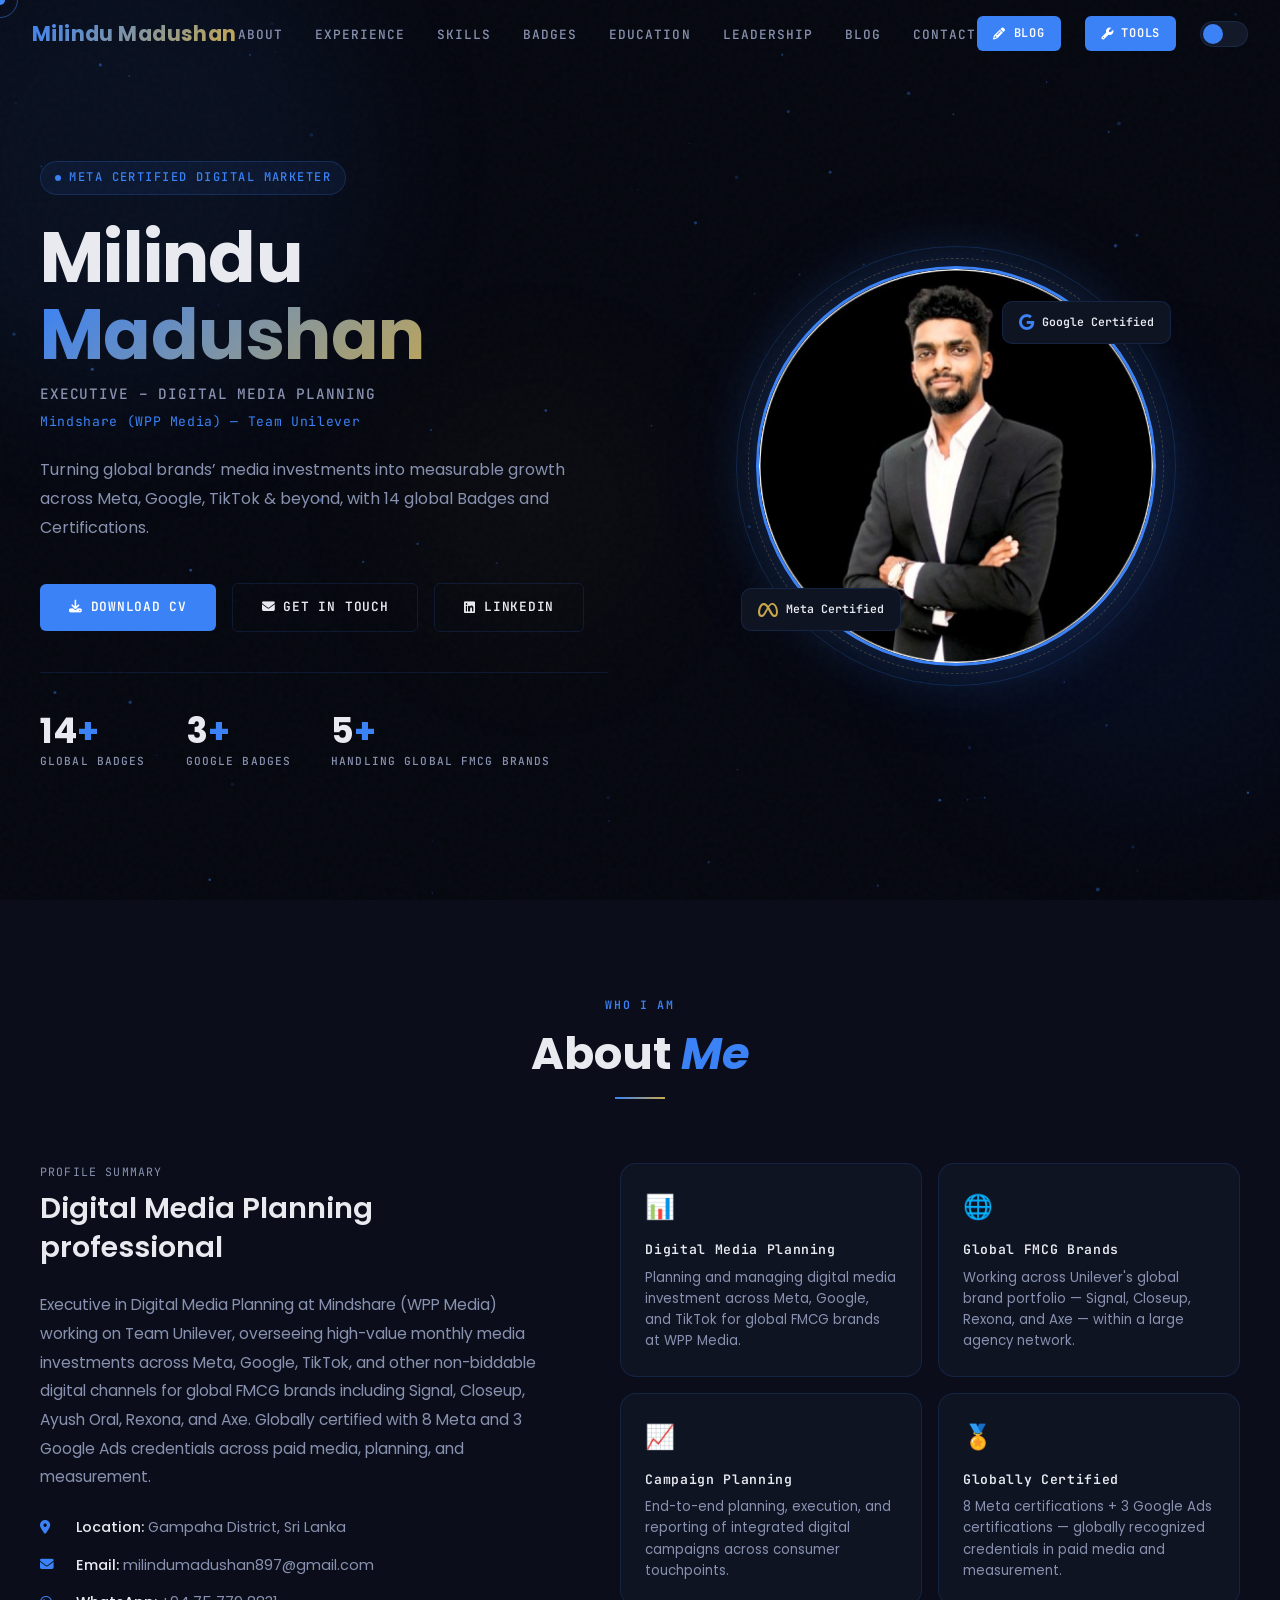
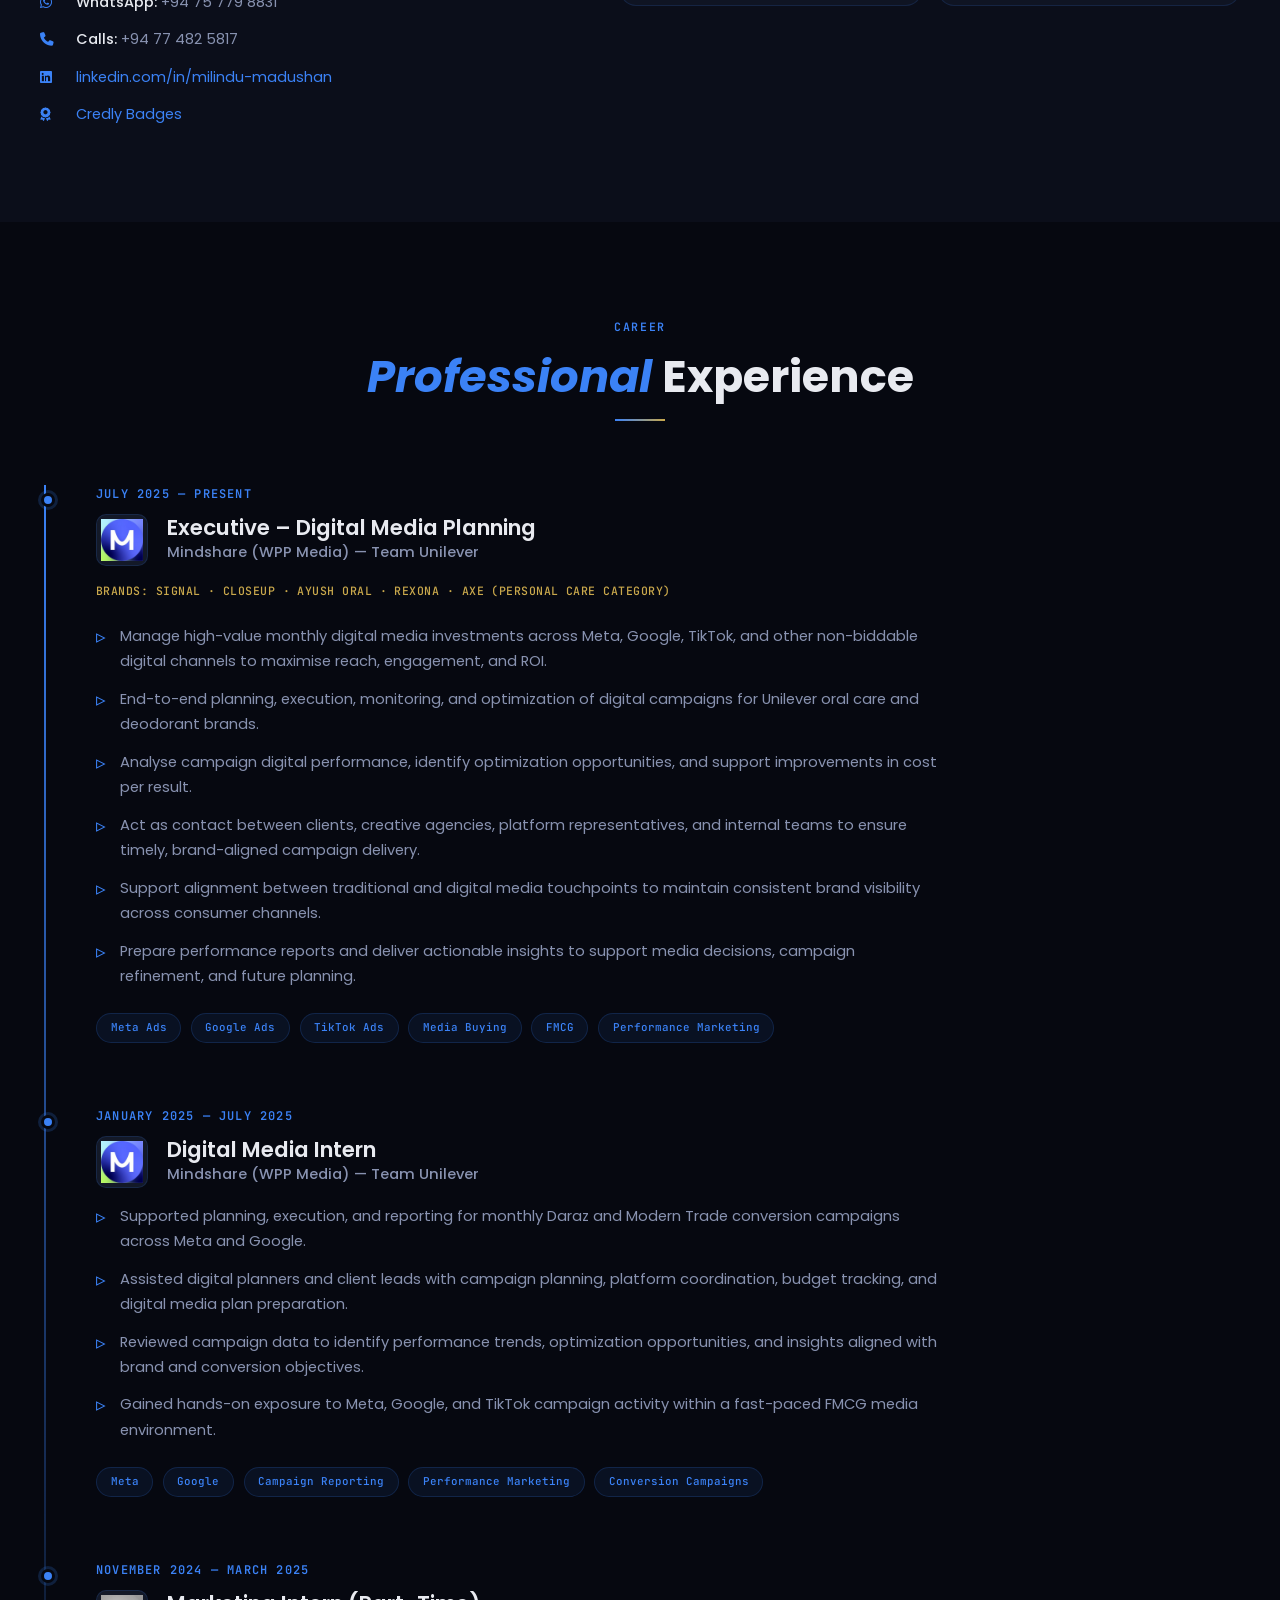
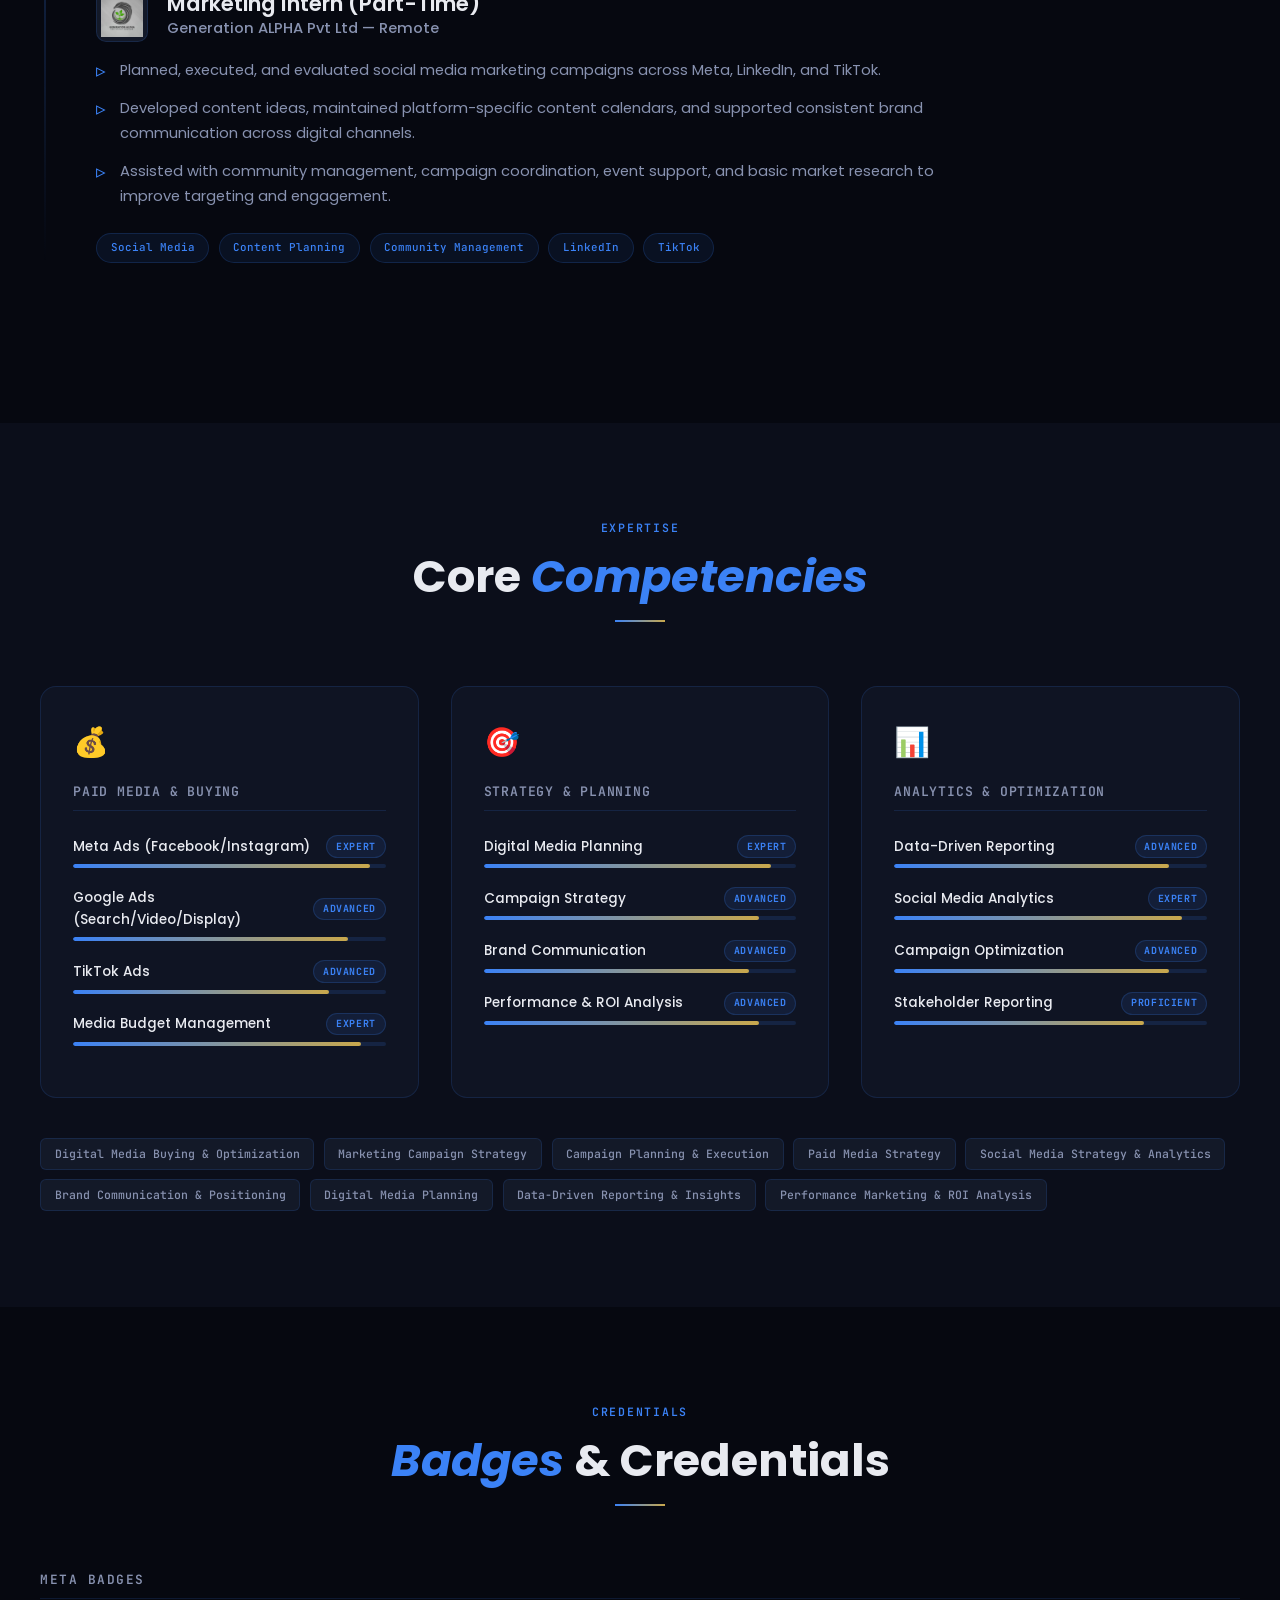
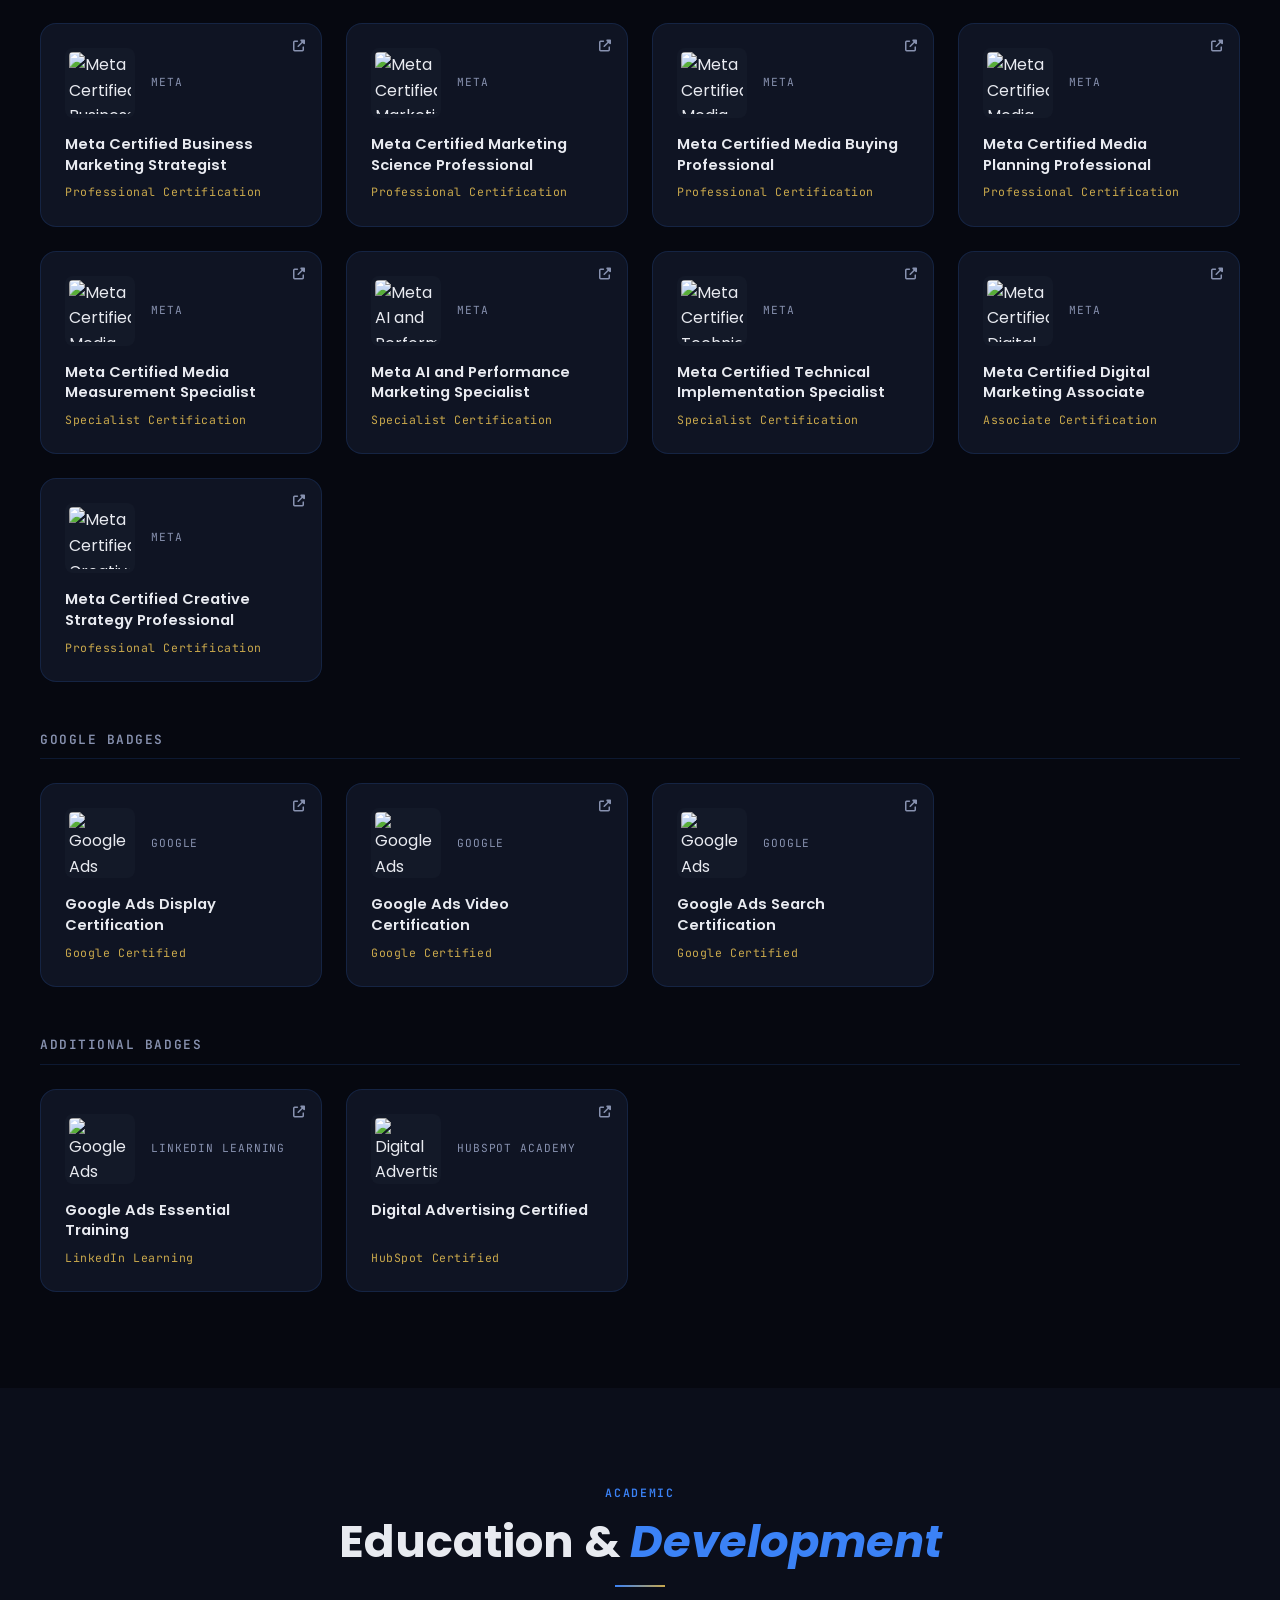
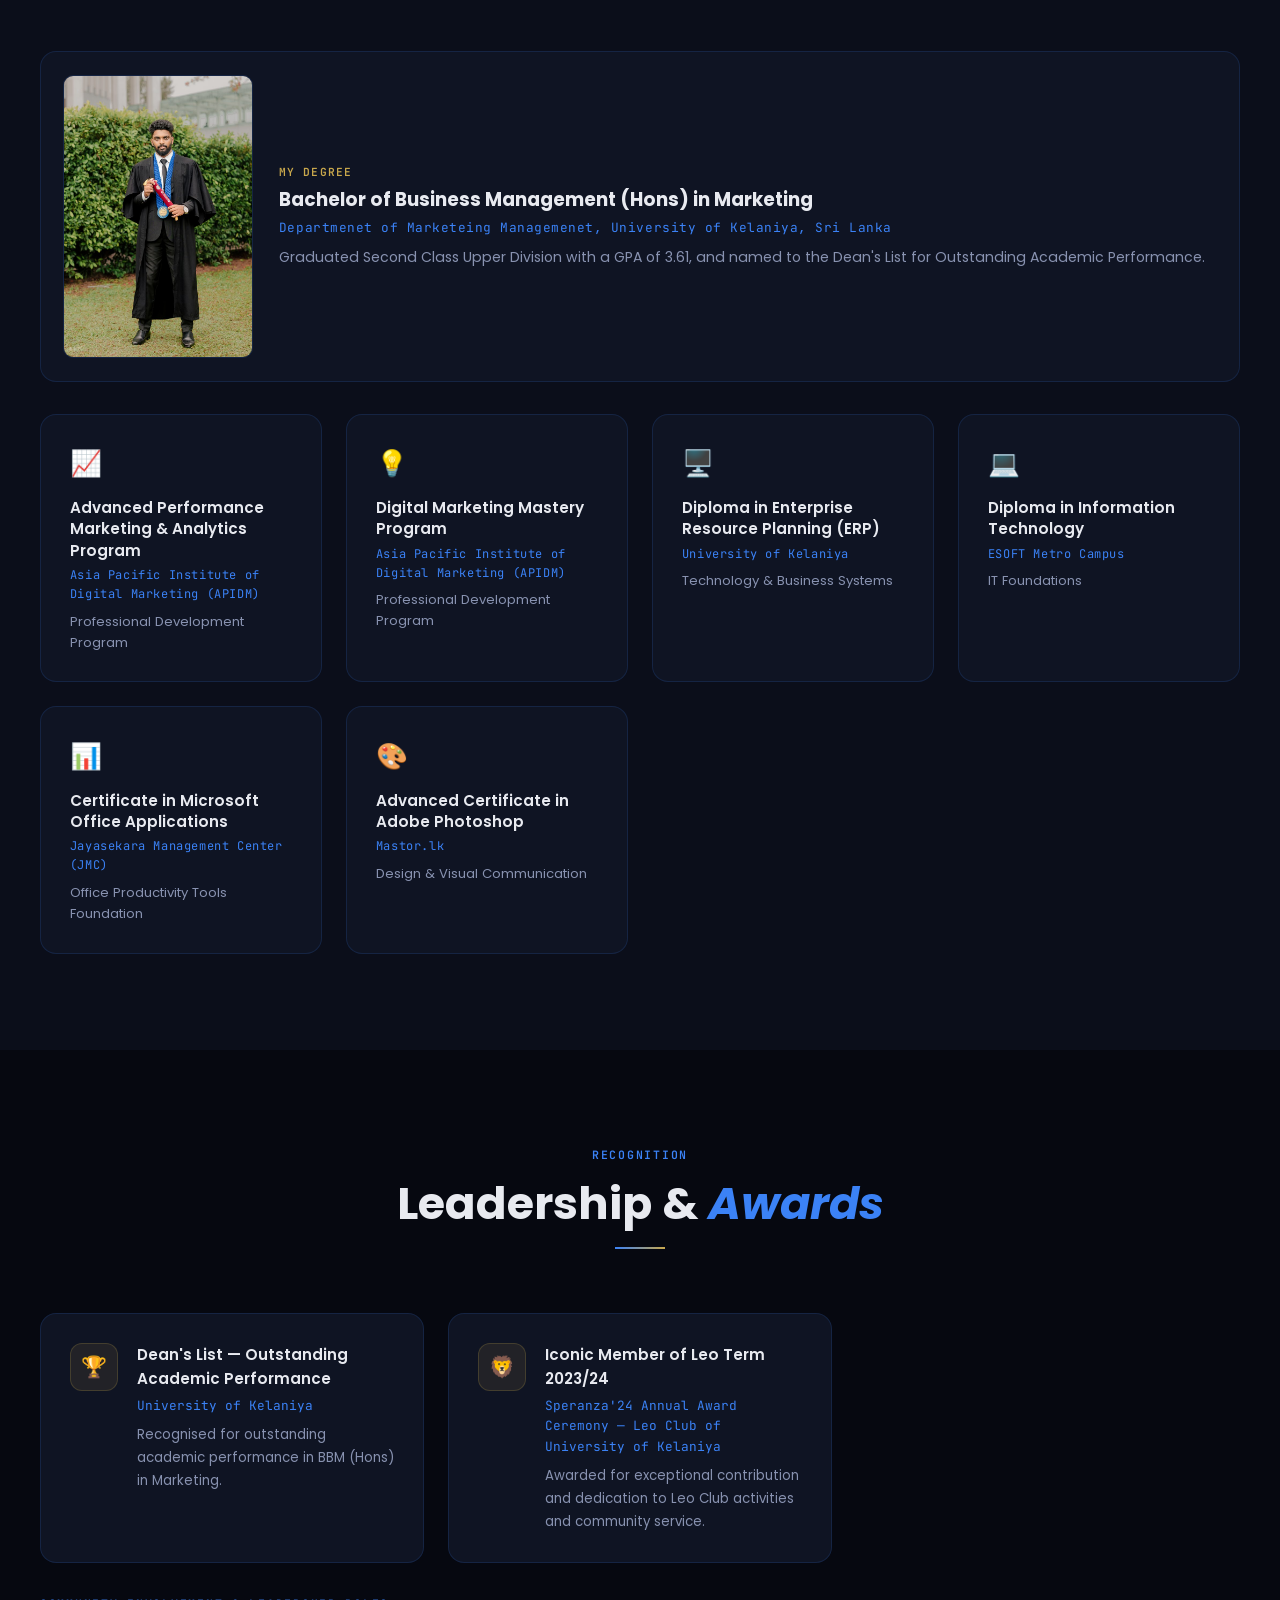
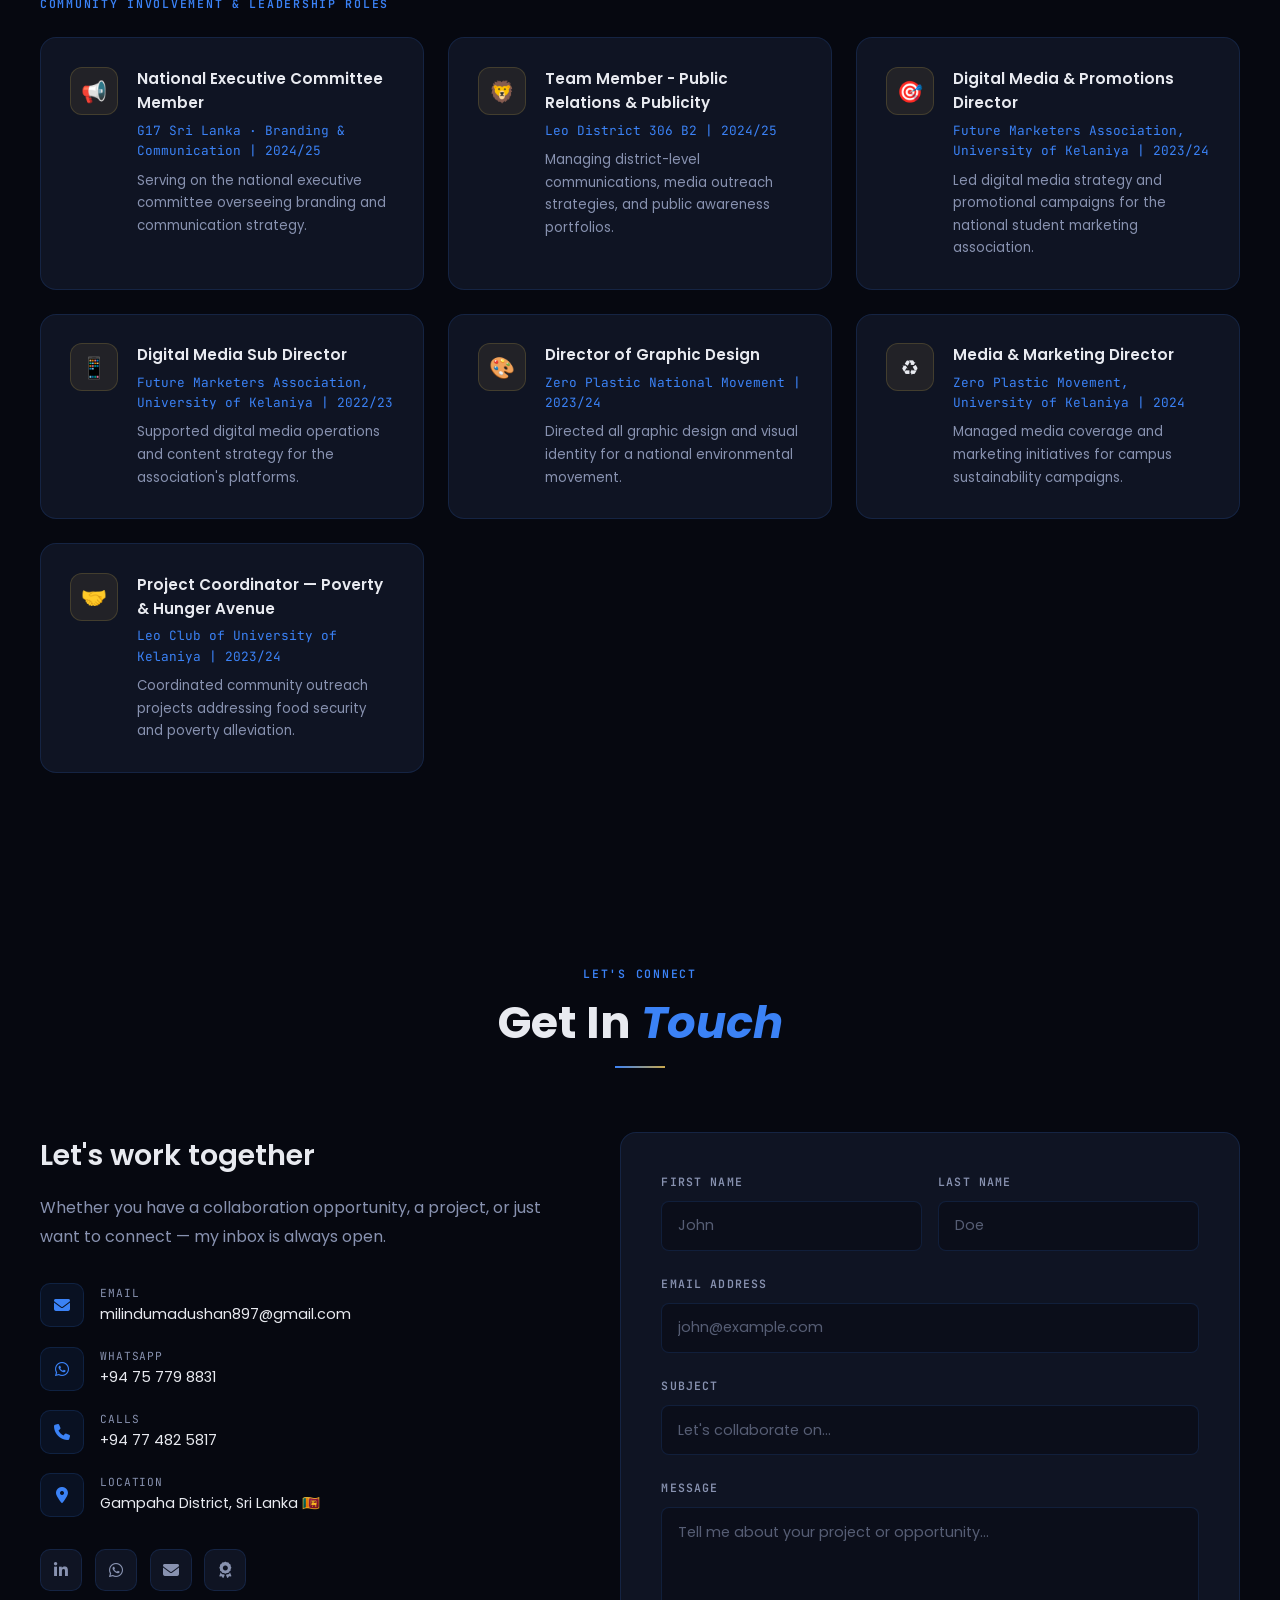
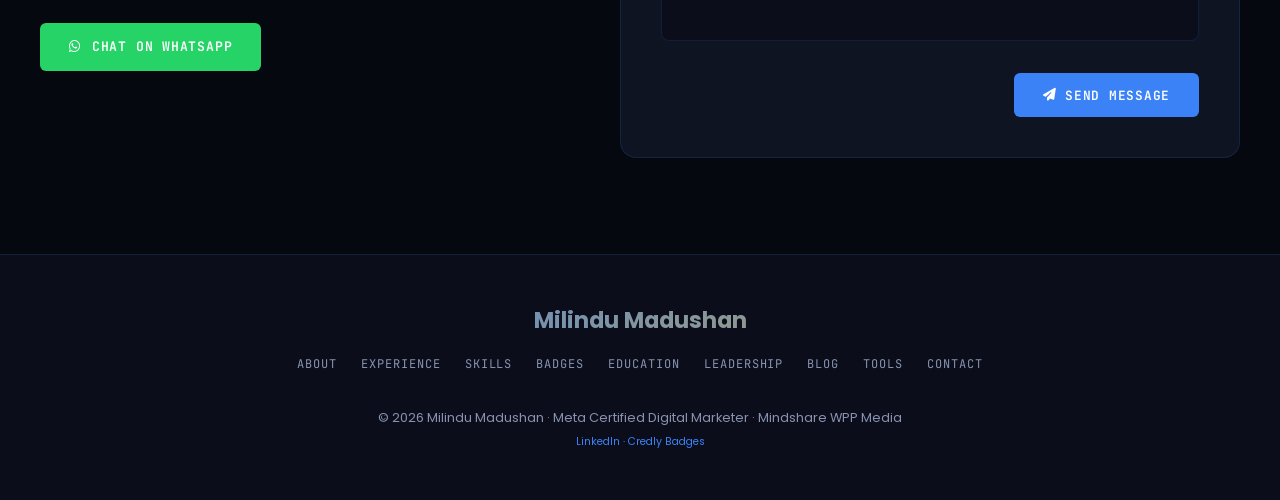
==== commit dbdbfc9a: "change the about me secdtion" ====
--- a/index.html
+++ b/index.html
@@ -1427,8 +1427,7 @@
       <div class="about-grid">
         <div class="about-left reveal">
           <p class="about-label">Profile Summary</p>
-          <h3 class="about-heading">Digital Media Planning professional for global FMCG brands, globally certified
-            across Meta &amp; Google</h3>
+          <h3 class="about-heading">Digital Media Planning professional </h3>
           <p class="about-desc">Executive in Digital Media Planning at Mindshare (WPP Media) working on Team Unilever,
             overseeing high-value monthly media investments across Meta, Google, TikTok, and other non-biddable digital
             channels for global FMCG brands including Signal, Closeup, Ayush Oral, Rexona, and Axe. Globally certified
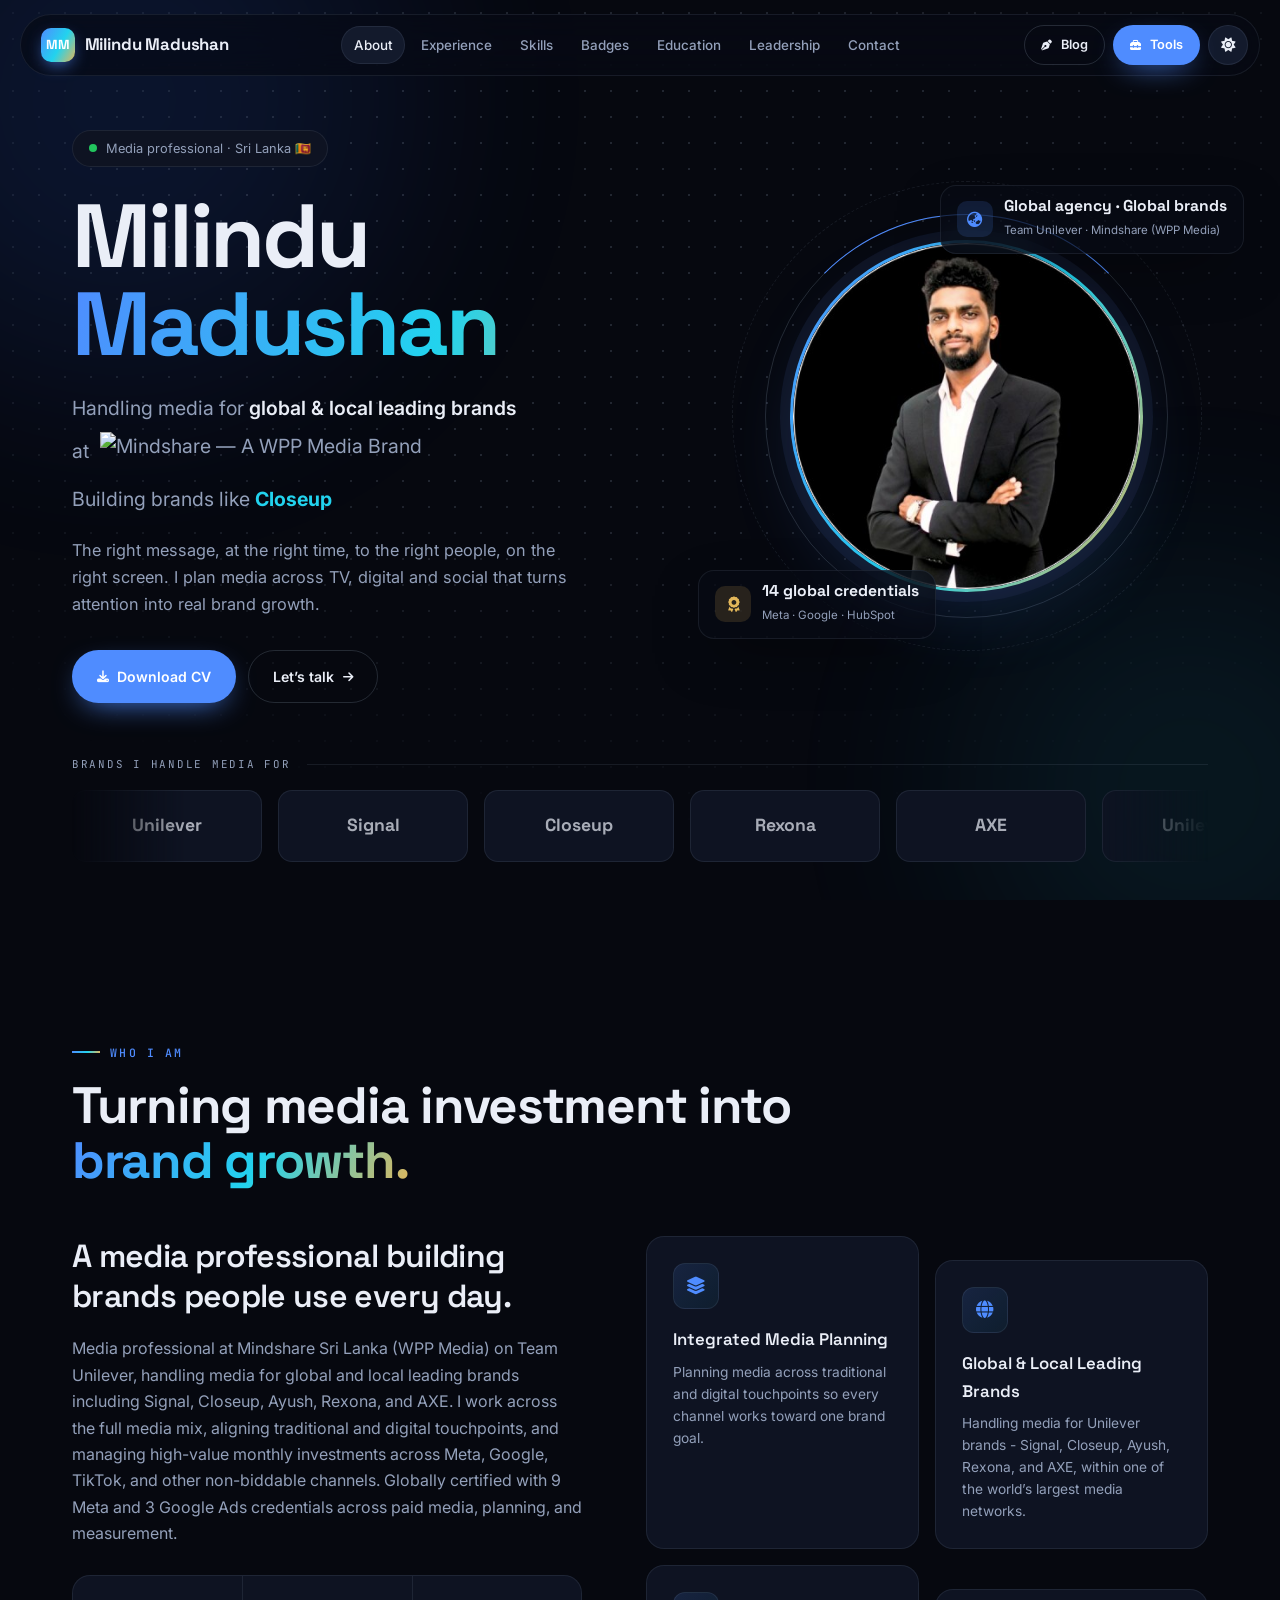
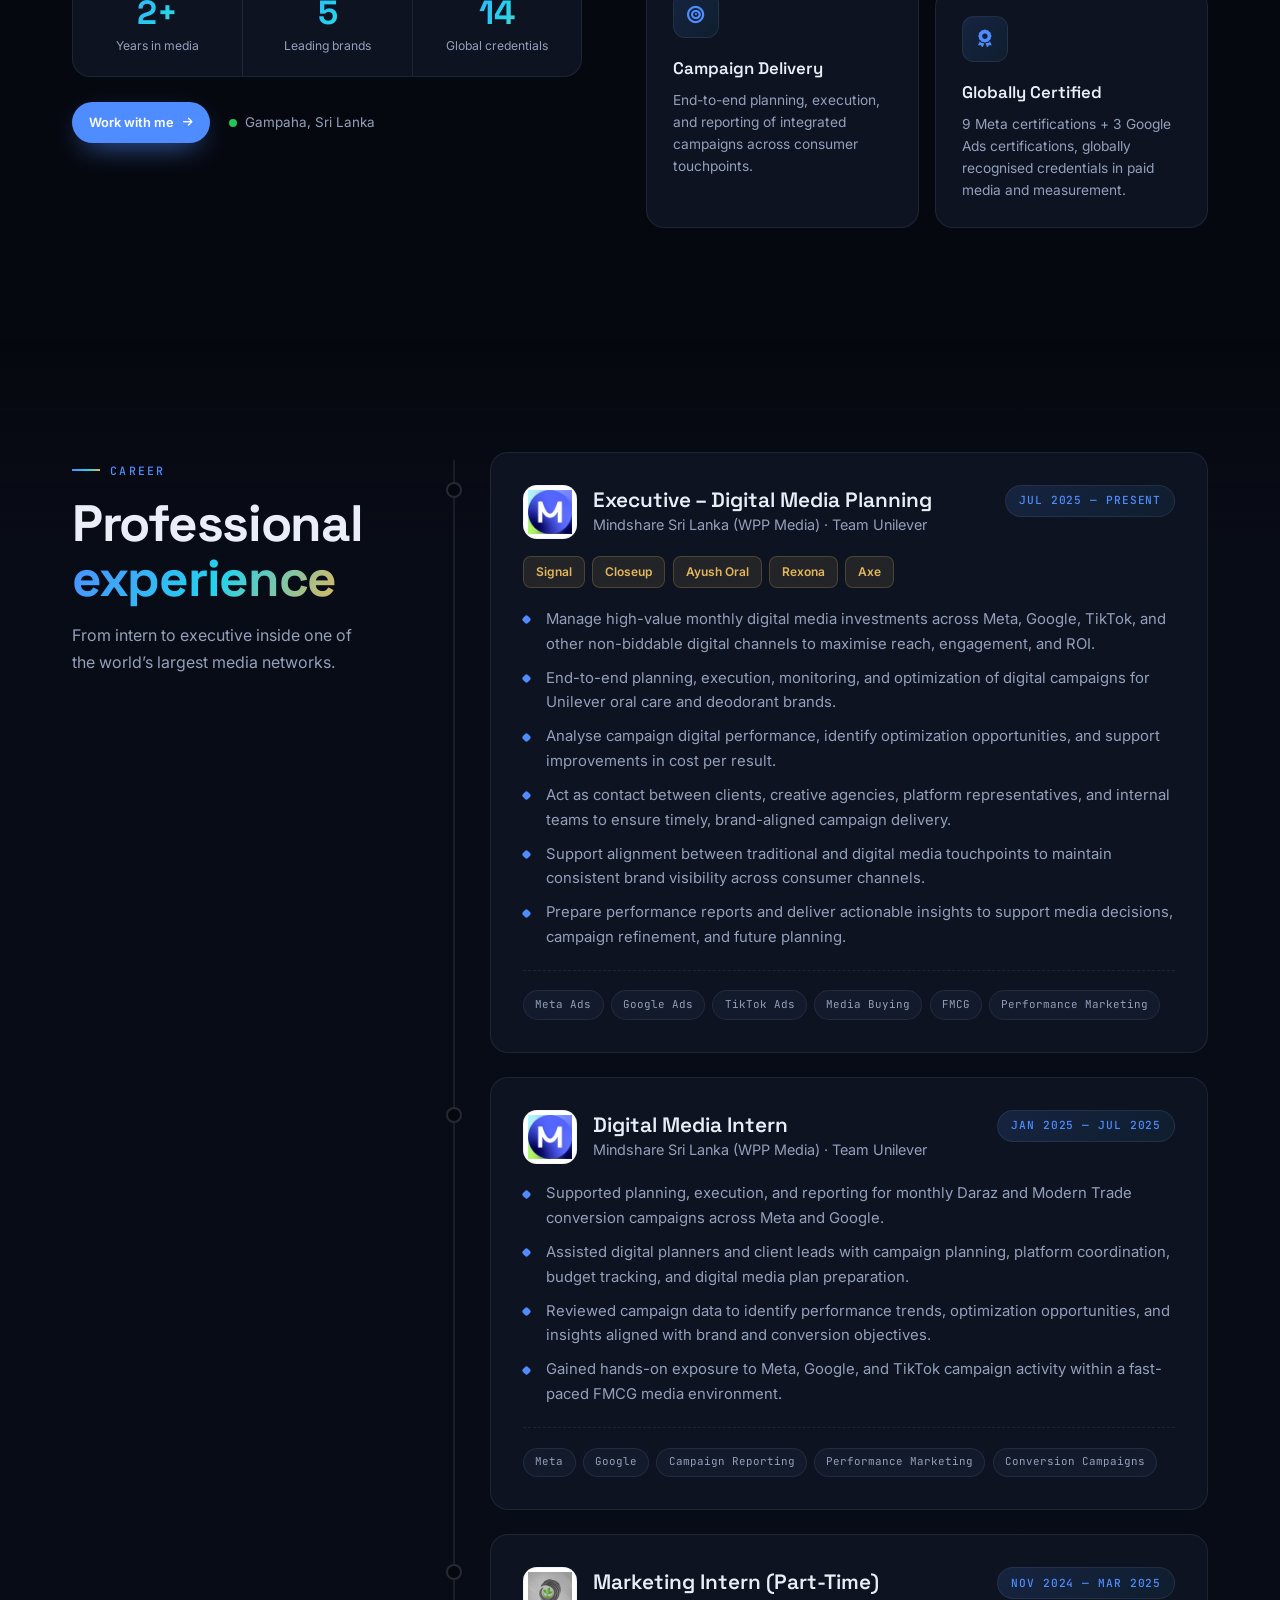
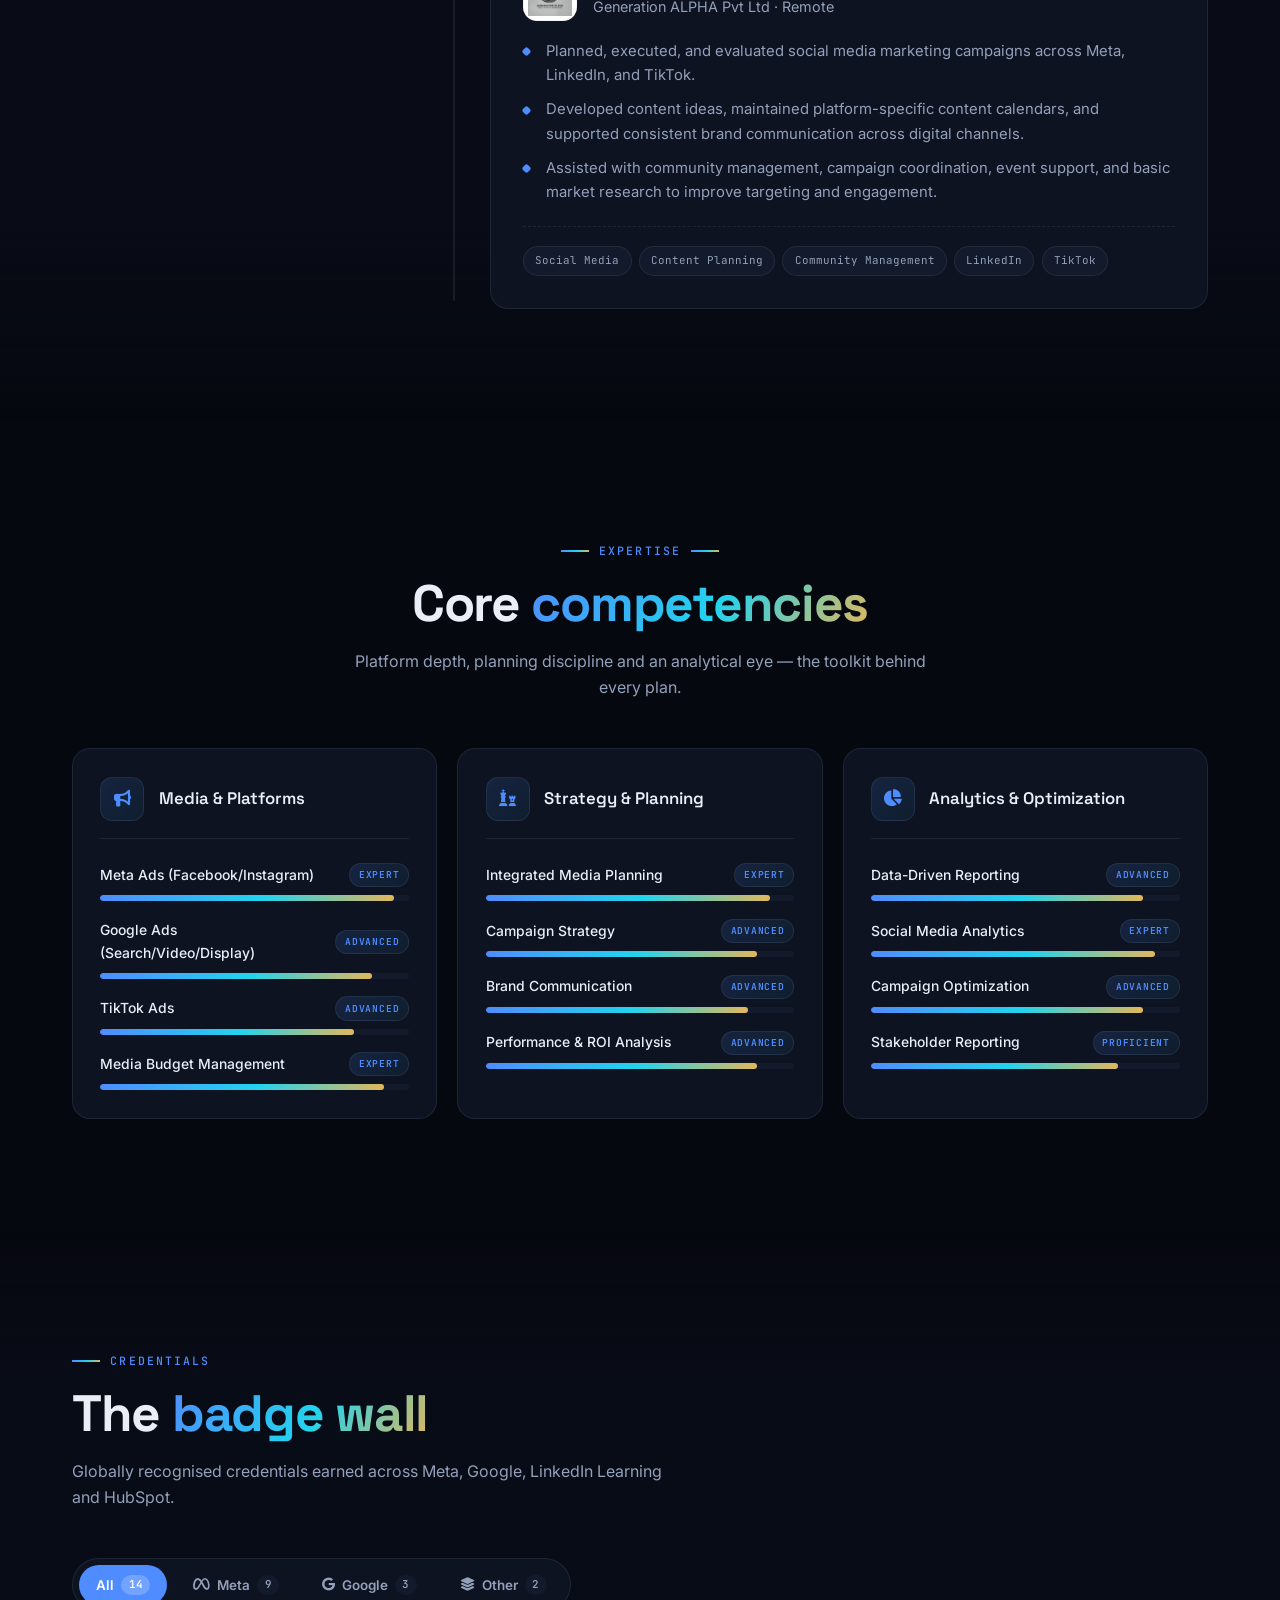
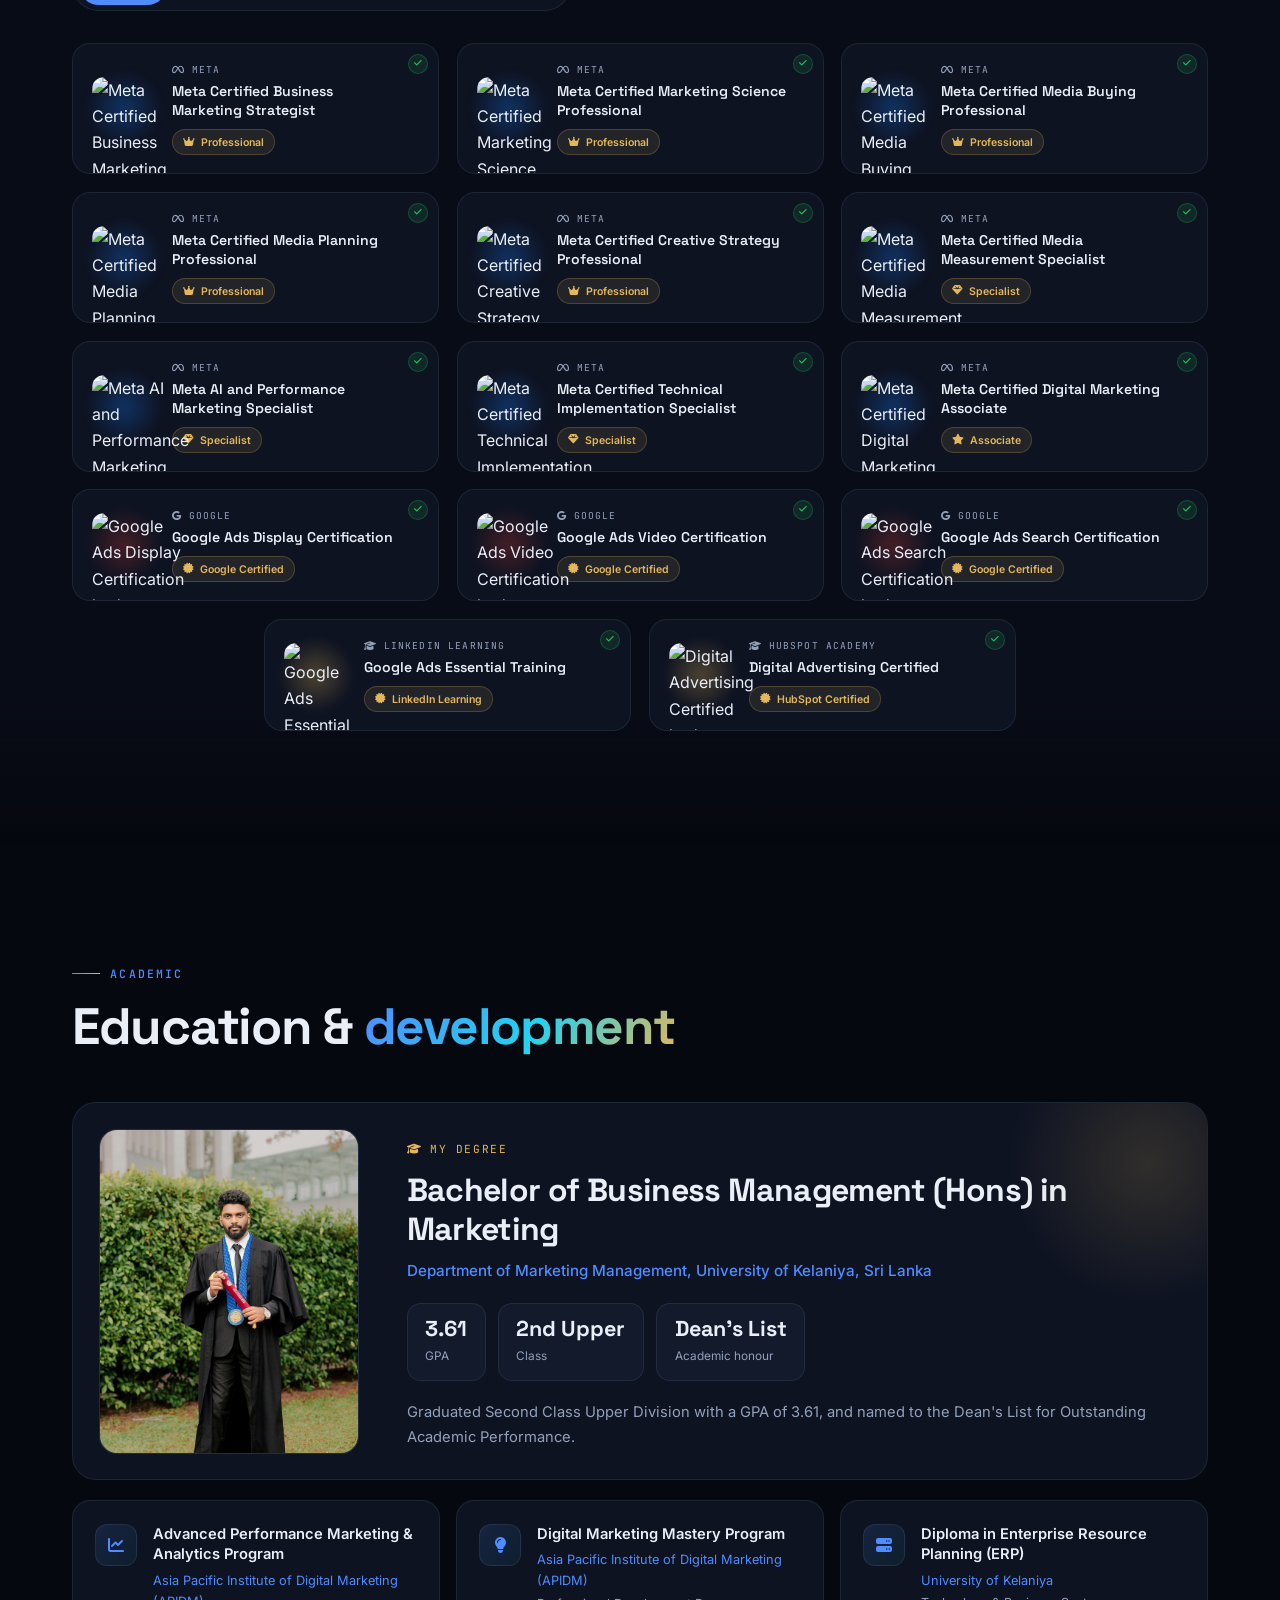
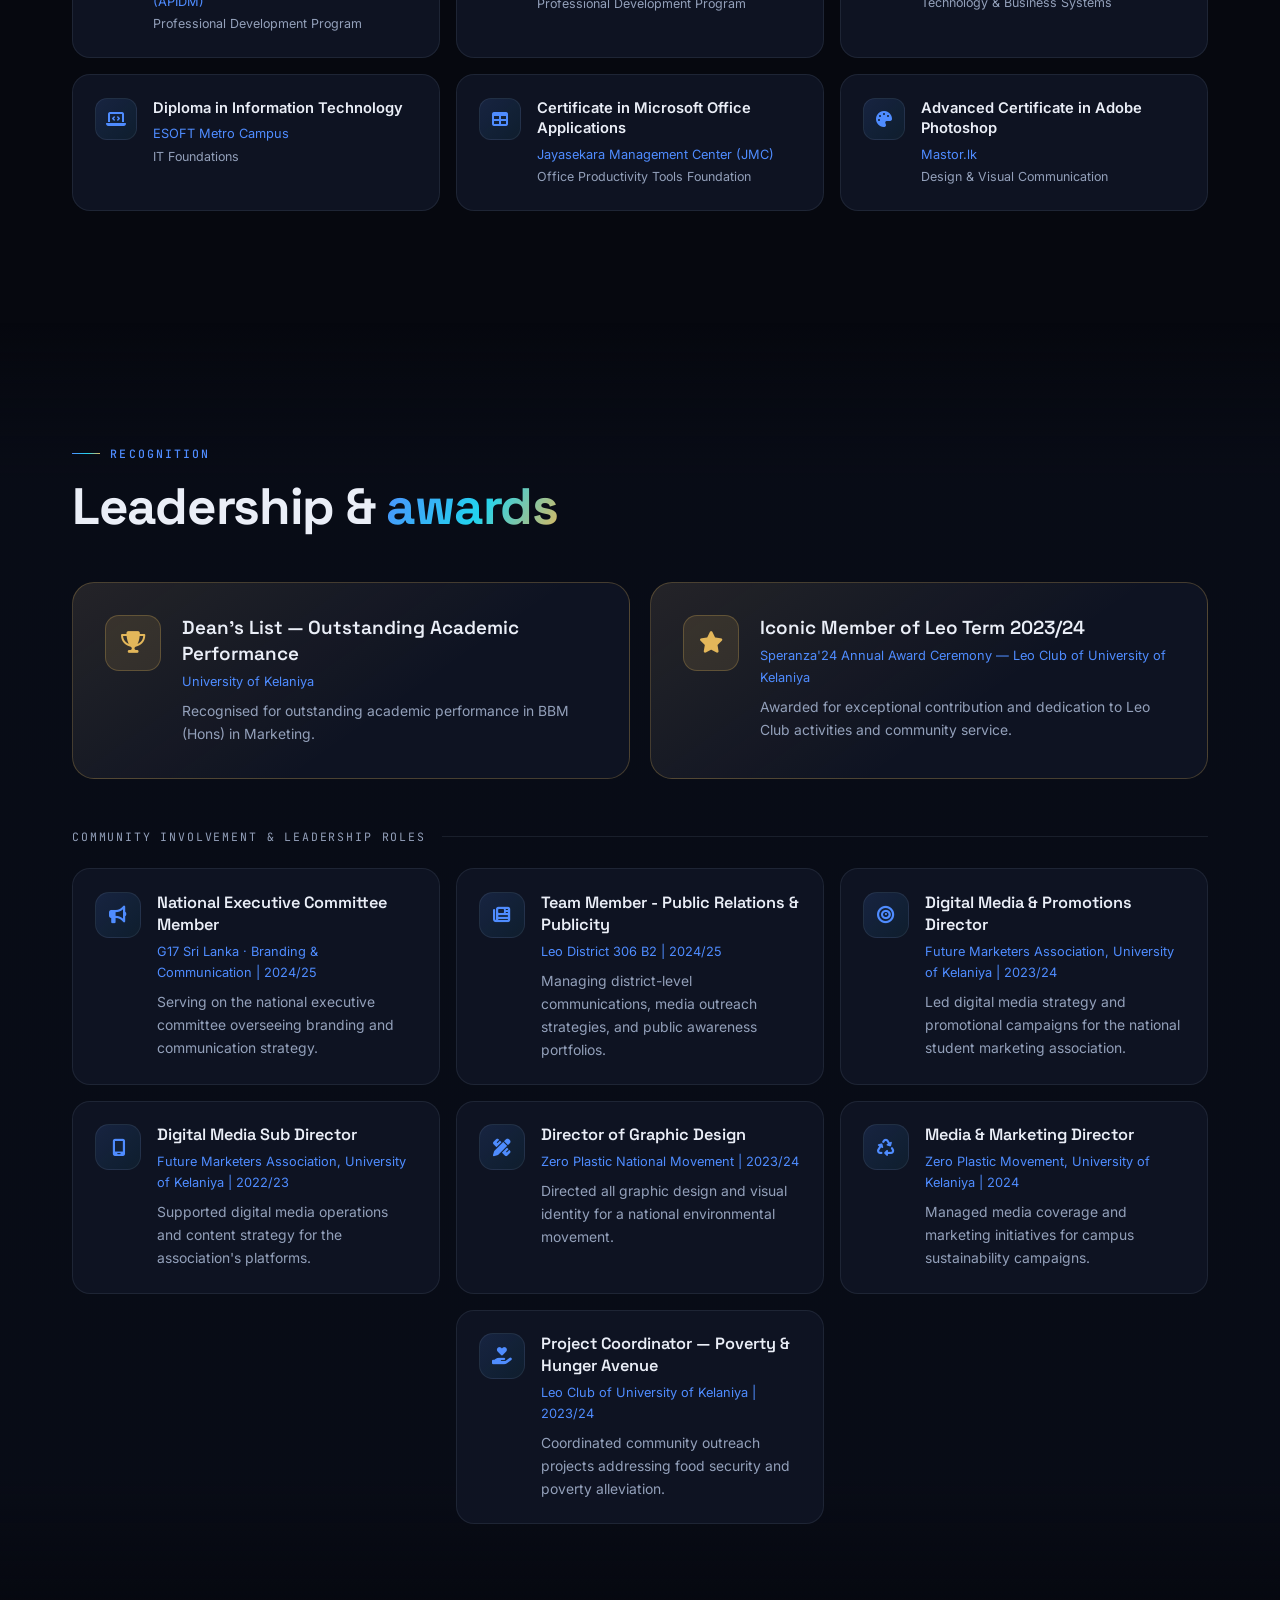
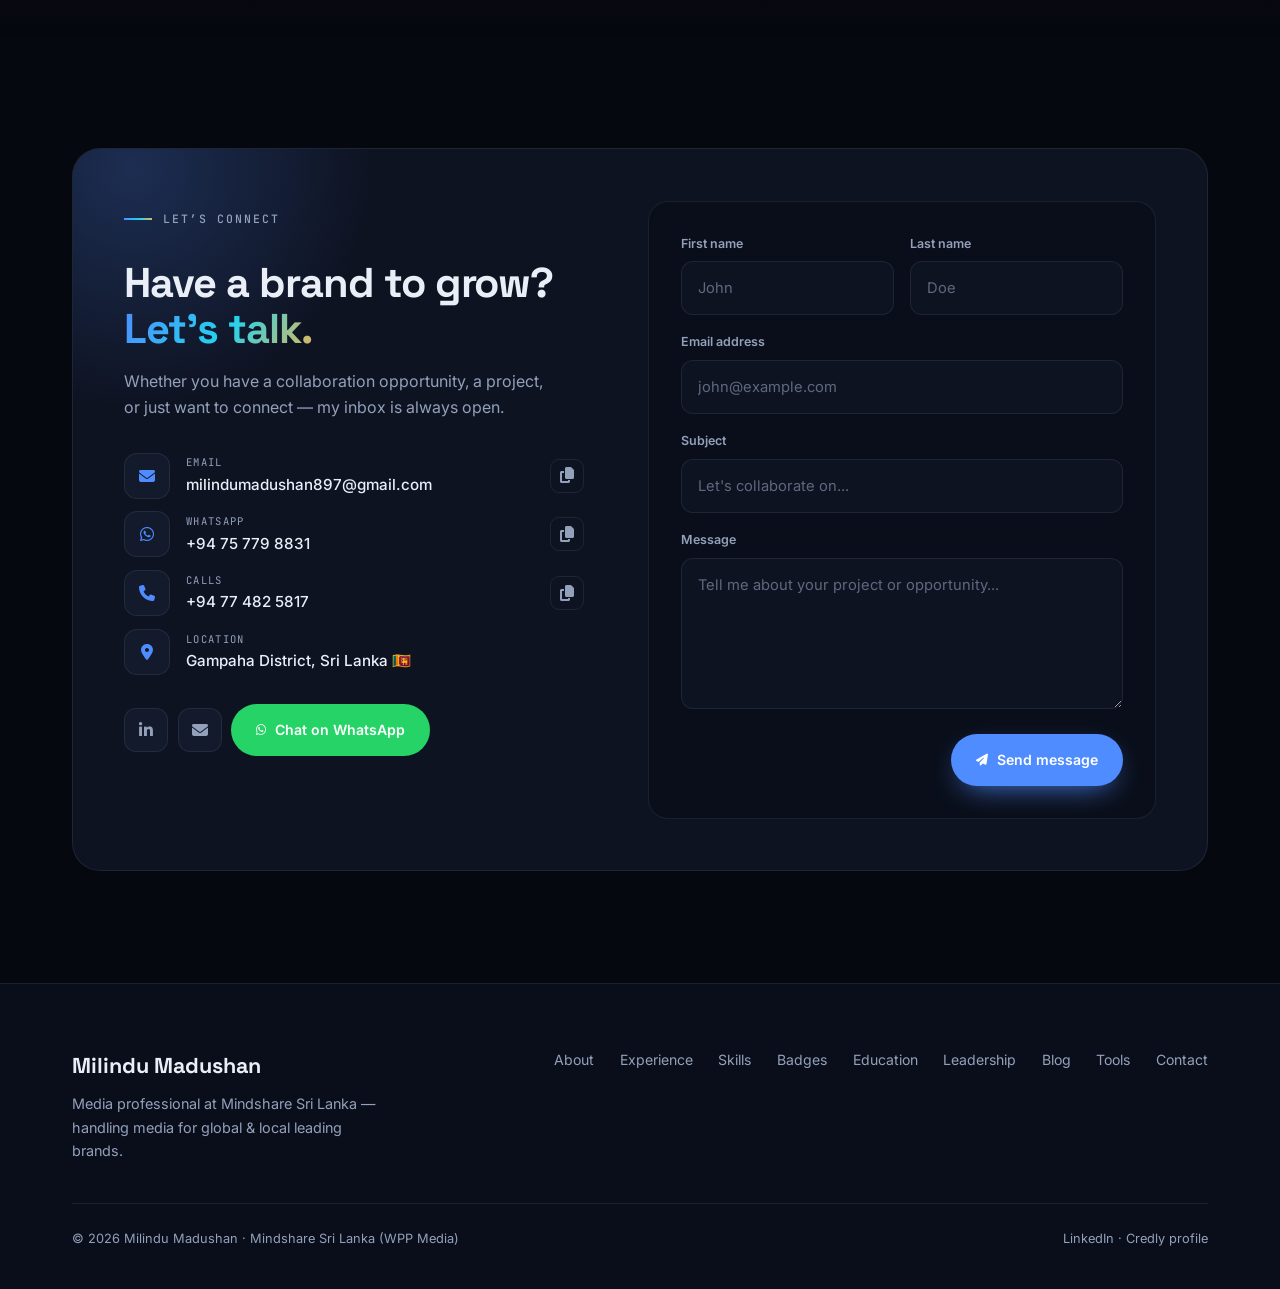
==== commit 5f5f72da: "Redesign the site Redesign the site" ====
--- a/index.html
+++ b/index.html
@@ -1,2298 +1,847 @@
 <!DOCTYPE html>
 <html lang="en">
-
 <head>
-  <meta charset="UTF-8">
-  <meta name="viewport" content="width=device-width, initial-scale=1.0">
-  <meta name="description"
-    content="Milindu Madushan — Digital Media Planning Executive at Mindshare (WPP Media), Team Unilever. Managing digital media planning and paid media for global FMCG brands across Meta, Google, and TikTok. Globally certified — Meta &amp; Google Ads.">
-  <meta name="keywords"
-    content="Milindu Madushan, Digital Media Planning, Global FMCG Brands, Digital Marketing, Mindshare, WPP Media, Paid Media, Meta Certified, Google Certified, Sri Lanka">
-  <meta name="robots" content="index, follow">
-  <link rel="canonical" href="https://milindumadushan.com/">
-  <!-- Open Graph / Social Sharing -->
-  <meta property="og:title" content="Milindu Madushan | Digital Media Planning for Global FMCG Brands">
-  <meta property="og:description"
-    content="Executive – Digital Media Planning at Mindshare (WPP Media) — Team Unilever. Managing digital media investment for global FMCG brands across Meta, Google, and TikTok. Globally certified across Meta and Google Ads.">
-  <meta property="og:image" content="images/profile.jpg">
-  <meta property="og:url" content="https://milindumadushan.com/">
-  <meta property="og:type" content="website">
-  <meta name="twitter:card" content="summary_large_image">
-  <meta name="twitter:title" content="Milindu Madushan | Digital Media Planning for Global FMCG Brands">
-  <meta name="twitter:description"
-    content="Executive – Digital Media Planning at Mindshare (WPP Media) — Team Unilever.">
-  <meta name="twitter:image" content="images/profile.jpg">
-  <title>Milindu Madushan | Meta Certified Digital Marketer</title>
-  <!-- FIX: favicon MIME type corrected to image/png -->
-  <link rel="icon" type="image/png" href="images/favicon.png">
-  <link rel="preconnect" href="https://fonts.googleapis.com">
-  <link rel="preconnect" href="https://fonts.gstatic.com" crossorigin>
-  <!-- FIX: Added JetBrains Mono for genuine monospace font -->
-  <link
-    href="https://fonts.googleapis.com/css2?family=Poppins:wght@300;400;500;600;700&family=JetBrains+Mono:wght@400;500;600&display=swap"
-    rel="stylesheet">
-  <link rel="stylesheet" href="https://cdnjs.cloudflare.com/ajax/libs/font-awesome/6.5.0/css/all.min.css">
-  <!-- Shared stylesheet -->
-  <link rel="stylesheet" href="shared.css">
-  <!-- Structured data for search engines -->
-  <script type="application/ld+json">
-  {
-    "@context": "https://schema.org",
-    "@type": "Person",
-    "name": "Milindu Madushan",
-    "jobTitle": "Executive – Digital Media Planning",
-    "worksFor": {
-      "@type": "Organization",
-      "name": "Mindshare (WPP Media)"
-    },
-    "url": "https://milindumadushan.com/",
-    "image": "https://milindumadushan.com/images/profile.jpg",
-    "sameAs": [
-      "https://www.linkedin.com/in/milindu-madushan/",
-      "https://www.credly.com/users/milindu-madushan/badges"
-    ],
-    "alumniOf": {
-      "@type": "CollegeOrUniversity",
-      "name": "University of Kelaniya"
-    },
-    "knowsAbout": ["Digital Media Planning", "Global FMCG Media", "Paid Media", "Meta Ads", "Google Ads", "TikTok Ads", "Campaign Analytics", "Performance Marketing"]
+<meta charset="UTF-8">
+<meta name="viewport" content="width=device-width, initial-scale=1.0">
+<meta name="description" content="Milindu Madushan — media professional at Mindshare Sri Lanka (WPP Media), handling media for global and local leading brands across traditional and digital channels. Globally certified — Meta &amp; Google Ads.">
+<meta name="keywords" content="Milindu Madushan, Media Planning, Integrated Media, Digital Media Planning, Mindshare Sri Lanka, WPP Media, Unilever, Paid Media, Meta Certified, Google Certified, Sri Lanka">
+<meta name="robots" content="index, follow">
+<link rel="canonical" href="https://milindumadushan.com/">
+<meta property="og:title" content="Milindu Madushan | Media Professional · Mindshare Sri Lanka">
+<meta property="og:description" content="Media professional at Mindshare Sri Lanka, handling media for global and local leading brands. 14 global credentials.">
+<meta property="og:image" content="images/profile.jpg">
+<meta property="og:url" content="https://milindumadushan.com/">
+<meta property="og:type" content="website">
+<meta name="twitter:card" content="summary_large_image">
+<meta name="twitter:title" content="Milindu Madushan | Media Professional">
+<meta name="twitter:description" content="Media professional at Mindshare Sri Lanka, handling media for global and local leading brands.">
+<meta name="twitter:image" content="images/profile.jpg">
+<title>Milindu Madushan | Media Professional · Mindshare Sri Lanka</title>
+<link rel="icon" type="image/svg+xml" href="images/favicon-mm.svg">
+<link rel="icon" type="image/png" sizes="512x512" href="images/favicon-mm.png">
+<link rel="shortcut icon" href="images/favicon.ico">
+<link rel="apple-touch-icon" href="images/apple-touch-icon.png">
+<link rel="preconnect" href="https://fonts.googleapis.com">
+<link rel="preconnect" href="https://fonts.gstatic.com" crossorigin>
+<link href="https://fonts.googleapis.com/css2?family=Inter:wght@300;400;500;600;700&family=Space+Grotesk:wght@500;600;700&family=JetBrains+Mono:wght@400;500;600&display=swap" rel="stylesheet">
+<link rel="stylesheet" href="https://cdnjs.cloudflare.com/ajax/libs/font-awesome/6.5.0/css/all.min.css">
+<link rel="stylesheet" href="shared.css">
+<script type="application/ld+json">
+{
+  "@context": "https://schema.org",
+  "@type": "Person",
+  "name": "Milindu Madushan",
+  "jobTitle": "Executive – Digital Media Planning",
+  "worksFor": { "@type": "Organization", "name": "Mindshare Sri Lanka (WPP Media)" },
+  "url": "https://milindumadushan.com/",
+  "image": "https://milindumadushan.com/images/profile.jpg",
+  "sameAs": ["https://www.linkedin.com/in/milindu-madushan/", "https://www.credly.com/users/milindu-madushan/badges"],
+  "alumniOf": { "@type": "CollegeOrUniversity", "name": "University of Kelaniya" },
+  "knowsAbout": ["Media Planning", "Integrated Media", "Digital Media Planning", "Global FMCG Media", "Paid Media", "Meta Ads", "Google Ads", "TikTok Ads", "Campaign Analytics"]
+}
+</script>
+<style>
+@keyframes rise { to { opacity: 1; transform: none; } }
+@keyframes spin { to { transform: rotate(360deg); } }
+@keyframes floatY { to { transform: translateY(-10px); } }
+@keyframes pulseGreen { 0% { box-shadow: 0 0 0 0 rgba(34,197,94,.6); } 70% { box-shadow: 0 0 0 9px rgba(34,197,94,0); } 100% { box-shadow: 0 0 0 0 rgba(34,197,94,0); } }
+@keyframes shimmer { to { background-position: 220% center; } }
+
+/* ============================ HERO ============================ */
+#hero { min-height: 100svh; display: flex; flex-direction: column; justify-content: center; gap: clamp(2.5rem, 6vh, 4rem); padding: 130px 0 60px; }
+.hero-inner { width: 100%; max-width: var(--max); margin: 0 auto; padding: 0 var(--gutter); display: grid; grid-template-columns: 1.1fr .9fr; gap: clamp(2rem, 5vw, 4.5rem); align-items: center; }
+.hero-content { display: flex; flex-direction: column; align-items: flex-start; }
+.hero-content > * { opacity: 0; transform: translateY(24px); animation: rise .9s var(--ease-out) forwards; }
+.hero-content > *:nth-child(2) { animation-delay: .08s; } .hero-content > *:nth-child(3) { animation-delay: .16s; }
+.hero-content > *:nth-child(4) { animation-delay: .24s; } .hero-content > *:nth-child(5) { animation-delay: .32s; }
+.hero-content > *:nth-child(6) { animation-delay: .40s; }
+
+.hero-tag { display: inline-flex; align-items: center; gap: .6rem; padding: .45rem 1rem; border-radius: 999px; border: 1px solid var(--border); background: var(--card); font-size: .8rem; color: var(--text2); margin-bottom: 1.6rem; }
+.live { width: 8px; height: 8px; border-radius: 50%; background: #22c55e; animation: pulseGreen 2s infinite; flex-shrink: 0; }
+.hero-name { font-family: var(--font-display); font-weight: 700; letter-spacing: -.035em; font-size: clamp(3rem, 7.4vw, 5.6rem); line-height: .98; margin-bottom: 1.6rem; }
+.hero-name .line { display: block; }
+.hero-name .accent-line { background: linear-gradient(110deg, var(--accent) 0%, var(--accent3) 40%, var(--gold) 70%, var(--accent) 100%); background-size: 220% auto; -webkit-background-clip: text; background-clip: text; color: transparent; animation: rise .9s var(--ease-out) forwards, shimmer 6s linear infinite; }
+
+.hero-company { display: flex; flex-wrap: wrap; align-items: center; gap: .35rem .7rem; font-size: clamp(1.05rem, 1.7vw, 1.22rem); color: var(--text2); line-height: 1.5; margin-bottom: .7rem; }
+.hero-company strong { color: var(--text); font-weight: 600; }
+.at-ms { display: inline-flex; align-items: center; gap: .7rem; white-space: nowrap; }
+.ms-logo { display: inline-flex; align-items: center; height: 2.3em; padding: .15em .9em .15em 0; }
+.ms-logo img { height: 100%; width: auto; }
+.ms-logo .navy { display: none; }
+[data-theme="light"] .ms-logo .white { display: none; }
+[data-theme="light"] .ms-logo .navy { display: block; }
+
+.hero-rotate { font-size: clamp(1.05rem, 1.7vw, 1.22rem); line-height: 1.5; color: var(--text2); margin-bottom: 1.4rem; }
+.brand-rotator { position: relative; display: inline-block; height: 1.5em; line-height: 1.5; overflow: hidden; vertical-align: top; font-weight: 700; }
+.brand-rotator span { position: absolute; left: 0; top: 0; white-space: nowrap; color: var(--accent3); transform: translateY(100%); opacity: 0; transition: transform .6s var(--ease-out), opacity .6s; }
+.brand-rotator span.on { transform: none; opacity: 1; }
+.brand-rotator span.out { transform: translateY(-100%); opacity: 0; }
+.hero-desc { font-size: 1.02rem; color: var(--text2); max-width: 520px; margin-bottom: 2rem; }
+.hero-actions { display: flex; flex-wrap: wrap; gap: .75rem; }
+
+/* Hero visual */
+.hero-visual { display: flex; justify-content: center; opacity: 0; animation: rise 1.1s .35s var(--ease-out) forwards; }
+.profile-frame { position: relative; width: min(420px, 84vw); aspect-ratio: 1; transition: transform .3s ease-out; }
+.ring { position: absolute; inset: 2%; border-radius: 50%; border: 1px solid var(--border-strong); }
+.ring::after { content: ''; position: absolute; inset: -1px; border-radius: 50%; border: 1px solid transparent; border-top-color: var(--accent); animation: spin 14s linear infinite; }
+.ring.r2 { inset: -6%; border-style: dashed; border-color: var(--border); }
+.ring.r2::after { display: none; }
+.profile-img-wrap { position: absolute; inset: 8%; border-radius: 50%; overflow: hidden; z-index: 2; background: var(--grad); padding: 3px; box-shadow: 0 30px 80px -20px var(--glow), 0 0 0 10px var(--card); }
+.profile-img-wrap img { width: 100%; height: 100%; object-fit: cover; object-position: center 30%; border-radius: 50%; background: var(--card2); }
+.profile-badge { position: absolute; z-index: 3; max-width: 92%; display: flex; align-items: center; gap: .7rem; padding: .7rem 1rem; border-radius: 16px; background: var(--nav-bg); border: 1px solid var(--border); backdrop-filter: blur(14px); -webkit-backdrop-filter: blur(14px); box-shadow: var(--shadow); animation: floatY 4s ease-in-out infinite alternate; }
+.profile-badge .pb-ico { width: 36px; height: 36px; border-radius: 10px; display: grid; place-items: center; font-size: .95rem; flex-shrink: 0; }
+.profile-badge strong { display: block; font-family: var(--font-display); font-size: .98rem; line-height: 1.15; white-space: nowrap; }
+.profile-badge small { color: var(--text2); font-size: .72rem; white-space: nowrap; }
+.badge-1 { left: -14%; bottom: -3%; }
+.badge-1 .pb-ico { background: rgba(227,183,90,.15); color: var(--gold); }
+.badge-2 { right: -16%; top: -5%; animation-delay: -2s; }
+.badge-2 .pb-ico { background: rgba(79,140,255,.15); color: var(--accent); }
+
+/* Brand logo marquee — infinite, right → left */
+.hero-brands { width: 100%; max-width: var(--max); margin: 0 auto; padding: 0 var(--gutter); opacity: 0; animation: rise 1s .55s var(--ease-out) forwards; }
+.hb-label { font-family: var(--font-mono); font-size: .68rem; letter-spacing: .16em; text-transform: uppercase; color: var(--text2); margin-bottom: 1rem; display: flex; align-items: center; gap: 1rem; }
+.hb-label::after { content: ''; flex: 1; height: 1px; background: var(--border); }
+.logo-marquee { position: relative; overflow: hidden; -webkit-mask-image: linear-gradient(90deg, transparent, #000 10%, #000 90%, transparent); mask-image: linear-gradient(90deg, transparent, #000 10%, #000 90%, transparent); }
+.logo-track { display: flex; width: max-content; animation: logosRTL 28s linear infinite; }
+.logo-marquee:hover .logo-track { animation-play-state: paused; }
+.logo-set { display: flex; gap: 1rem; padding-right: 1rem; }
+@keyframes logosRTL { from { transform: translateX(0); } to { transform: translateX(-50%); } }
+.logo-tile { width: 190px; height: 72px; flex-shrink: 0; border-radius: 14px; background: var(--card); border: 1px solid var(--border); display: grid; place-items: center; padding: .9rem 1.4rem; transition: border-color .3s, background .3s; }
+.logo-tile img { width: 130px; height: 34px; max-width: none; object-fit: contain; transform: scale(var(--s, 1)); filter: grayscale(1) brightness(0) invert(1); opacity: .6; transition: opacity .3s; }
+[data-theme="light"] .logo-tile img { filter: grayscale(1) brightness(0); }
+.logo-tile:hover { border-color: var(--border-strong); background: var(--card2); }
+.logo-tile:hover img { opacity: 1; }
+.logo-fallback { font-family: var(--font-display); font-weight: 700; font-size: 1.1rem; color: var(--text); opacity: .7; }
+
+/* ============================ ABOUT ============================ */
+.about-grid { display: grid; grid-template-columns: 1fr 1.1fr; gap: clamp(2.5rem, 5vw, 4.5rem); align-items: start; }
+.about-heading { font-family: var(--font-display); font-size: clamp(1.5rem, 2.6vw, 2rem); font-weight: 600; line-height: 1.25; letter-spacing: -.02em; margin-bottom: 1.2rem; }
+.about-desc { color: var(--text2); font-size: 1rem; margin-bottom: 1.8rem; }
+.quick-facts { display: grid; grid-template-columns: repeat(3, 1fr); border: 1px solid var(--border); border-radius: var(--radius); background: var(--card); overflow: hidden; margin-bottom: 1.6rem; }
+.qf { padding: 1.2rem 1rem; text-align: center; }
+.qf + .qf { border-left: 1px solid var(--border); }
+.qf-num { display: block; font-family: var(--font-display); font-size: clamp(1.6rem, 3vw, 2.1rem); font-weight: 700; line-height: 1; background: var(--grad); -webkit-background-clip: text; background-clip: text; color: transparent; }
+.qf-label { display: block; margin-top: .45rem; font-size: .76rem; color: var(--text2); }
+.about-cta { display: flex; align-items: center; gap: 1.2rem; flex-wrap: wrap; }
+.avail { display: inline-flex; align-items: center; gap: .5rem; font-size: .84rem; color: var(--text2); }
+.value-cards { display: grid; grid-template-columns: 1fr 1fr; gap: 1rem; }
+.value-card { padding: 1.6rem; border-radius: var(--radius); background: var(--card); border: 1px solid var(--border); transition: transform var(--transition), border-color var(--transition), box-shadow var(--transition); }
+.value-card:hover { transform: translateY(-6px); border-color: var(--border-strong); box-shadow: var(--shadow); }
+.value-card:nth-child(even) { margin-top: 1.5rem; }
+.value-icon { width: 46px; height: 46px; border-radius: 12px; display: grid; place-items: center; font-size: 1.1rem; color: var(--accent); background: var(--grad-soft); border: 1px solid var(--border); margin-bottom: 1.1rem; }
+.value-title { font-family: var(--font-display); font-weight: 600; font-size: 1.05rem; margin-bottom: .4rem; }
+.value-text { font-size: .86rem; color: var(--text2); line-height: 1.6; }
+
+/* ============================ EXPERIENCE ============================ */
+.split { display: grid; grid-template-columns: minmax(240px, .8fr) 2fr; gap: clamp(2rem, 5vw, 4.5rem); align-items: start; }
+.sticky-head { position: sticky; top: 120px; margin-bottom: 0; }
+.timeline { position: relative; padding-left: 3rem; }
+.timeline-rail { position: absolute; left: 11px; top: 8px; bottom: 8px; width: 2px; background: var(--border); border-radius: 2px; }
+.timeline-rail span { position: absolute; inset: 0 0 auto 0; height: 0; background: var(--grad); border-radius: 2px; box-shadow: 0 0 14px var(--accent); }
+.timeline-item { position: relative; margin-bottom: 1.5rem; }
+.timeline-item:last-child { margin-bottom: 0; }
+.timeline-dot { position: absolute; left: calc(-3rem + 4px); top: 1.9rem; width: 16px; height: 16px; border-radius: 50%; background: var(--bg); border: 2px solid var(--border-strong); z-index: 2; transition: all .4s; }
+.timeline-item.lit .timeline-dot { border-color: var(--accent); background: var(--accent); box-shadow: 0 0 0 6px var(--glow); }
+.timeline-card { padding: clamp(1.4rem, 3vw, 2rem); border-radius: var(--radius); background: var(--card); border: 1px solid var(--border); transition: border-color var(--transition), box-shadow var(--transition); }
+.timeline-card:hover { border-color: var(--border-strong); box-shadow: var(--shadow); }
+.timeline-top { display: flex; justify-content: space-between; align-items: flex-start; gap: 1rem; flex-wrap: wrap; margin-bottom: 1.1rem; }
+.timeline-header { display: flex; align-items: center; gap: 1rem; }
+.company-logo { width: 54px; height: 54px; border-radius: 14px; background: #fff; border: 1px solid var(--border); display: grid; place-items: center; overflow: hidden; flex-shrink: 0; }
+.company-logo img { width: 100%; height: 100%; object-fit: contain; padding: 4px; }
+.timeline-role { font-family: var(--font-display); font-size: clamp(1.1rem, 2vw, 1.3rem); font-weight: 600; line-height: 1.25; }
+.timeline-company { font-size: .9rem; color: var(--text2); }
+.timeline-date { font-family: var(--font-mono); font-size: .7rem; font-weight: 500; letter-spacing: .08em; text-transform: uppercase; color: var(--accent); padding: .35rem .8rem; border-radius: 999px; background: var(--grad-soft); border: 1px solid var(--border); white-space: nowrap; }
+.timeline-brands { display: flex; flex-wrap: wrap; gap: .45rem; margin-bottom: 1.2rem; }
+.brand-pill { font-size: .75rem; font-weight: 600; padding: .3rem .75rem; border-radius: 8px; color: var(--gold); background: rgba(227,183,90,.1); border: 1px solid rgba(227,183,90,.22); }
+.timeline-desc ul { display: grid; gap: .6rem; }
+.timeline-desc li { position: relative; padding-left: 1.4rem; font-size: .93rem; color: var(--text2); line-height: 1.65; }
+.timeline-desc li::before { content: ''; position: absolute; left: 0; top: .62em; width: 7px; height: 7px; border-radius: 2px; background: var(--accent); transform: rotate(45deg); }
+.timeline-tags { display: flex; flex-wrap: wrap; gap: .45rem; margin-top: 1.3rem; padding-top: 1.2rem; border-top: 1px dashed var(--border); }
+.tag { font-family: var(--font-mono); font-size: .68rem; padding: .3rem .7rem; border-radius: 999px; color: var(--text2); border: 1px solid var(--border); background: var(--card2); transition: all .25s; }
+.tag:hover { color: #fff; background: var(--accent); border-color: var(--accent); }
+
+/* ============================ SKILLS ============================ */
+.skills-wrapper { display: grid; grid-template-columns: repeat(3, 1fr); gap: 1.25rem; }
+.skill-category { padding: 1.7rem; border-radius: var(--radius); background: var(--card); border: 1px solid var(--border); transition: border-color var(--transition), transform var(--transition); }
+.skill-category:hover { border-color: var(--border-strong); transform: translateY(-4px); }
+.skill-head { display: flex; align-items: center; gap: .9rem; margin-bottom: 1.5rem; padding-bottom: 1.1rem; border-bottom: 1px solid var(--border); }
+.skill-cat-icon { width: 44px; height: 44px; border-radius: 12px; display: grid; place-items: center; font-size: 1.05rem; color: var(--accent); background: var(--grad-soft); border: 1px solid var(--border); }
+.skill-cat-title { font-family: var(--font-display); font-weight: 600; font-size: 1.05rem; }
+.skill-bar-item { margin-bottom: 1.1rem; }
+.skill-bar-item:last-child { margin-bottom: 0; }
+.skill-bar-top { display: flex; justify-content: space-between; align-items: center; gap: .6rem; margin-bottom: .5rem; }
+.skill-bar-name { font-size: .87rem; font-weight: 500; }
+.skill-level { font-family: var(--font-mono); font-size: .6rem; font-weight: 600; letter-spacing: .08em; text-transform: uppercase; padding: .2rem .55rem; border-radius: 999px; color: var(--accent); background: var(--grad-soft); border: 1px solid var(--border); white-space: nowrap; }
+.skill-bar-bg { height: 6px; border-radius: 6px; background: var(--card2); overflow: hidden; }
+.skill-bar-fill { height: 100%; width: 0; border-radius: 6px; background: var(--grad); transition: width 1.4s var(--ease-out); }
+
+/* ============================ BADGES ============================ */
+.badge-filters { display: flex; flex-wrap: wrap; gap: .5rem; margin-bottom: 2rem; padding: .35rem; border-radius: 999px; background: var(--card); border: 1px solid var(--border); width: fit-content; max-width: 100%; }
+.bf-btn { padding: .55rem 1.1rem; border-radius: 999px; border: none; background: transparent; color: var(--text2); font-size: .84rem; font-weight: 600; cursor: pointer; transition: all .3s; display: inline-flex; align-items: center; gap: .45rem; }
+.bf-btn .n { font-family: var(--font-mono); font-size: .68rem; padding: .05rem .45rem; border-radius: 999px; background: var(--card2); }
+.bf-btn:hover { color: var(--text); }
+.bf-btn.active { background: var(--accent); color: #fff; }
+.bf-btn.active .n { background: rgba(255,255,255,.2); }
+.badge-wall { display: flex; flex-wrap: wrap; justify-content: center; gap: 1.1rem; }
+.badge-wall .badge-card { flex: 0 1 calc((100% - 2.2rem) / 3); }
+.badge-card { position: relative; isolation: isolate; display: flex; align-items: center; gap: 1rem; padding: 1.1rem 1.2rem; border-radius: var(--radius); background: var(--card); border: 1px solid var(--border); overflow: hidden; outline: none; will-change: transform; }
+.badge-card.reveal.visible { transition: opacity .9s var(--ease-out), transform .45s var(--ease-out), border-color .35s, box-shadow .35s; }
+.badge-card::before { content: ''; position: absolute; top: 0; bottom: 0; left: -60%; width: 50%; z-index: -1; pointer-events: none; border-radius: inherit; background: linear-gradient(105deg, transparent, rgba(255,255,255,.08) 40%, rgba(34,211,238,.10) 50%, rgba(227,183,90,.08) 60%, transparent); transform: skewX(-18deg); opacity: 0; }
+.badge-card::after { content: ''; position: absolute; inset: 0; z-index: -1; pointer-events: none; border-radius: inherit; background: radial-gradient(120% 90% at 0% 50%, var(--halo), transparent 60%); opacity: 0; transition: opacity .4s; }
+.badge-card:hover, .badge-card:focus-visible { transform: translateY(-5px); border-color: var(--border-strong); box-shadow: 0 22px 44px -26px var(--accent); transition-delay: 0s !important; }
+.badge-card:hover::before, .badge-card:focus-visible::before { opacity: 1; animation: badgeSheen .9s var(--ease-out) forwards; }
+.badge-card:hover::after, .badge-card:focus-visible::after { opacity: .55; }
+@keyframes badgeSheen { from { left: -60%; } to { left: 120%; } }
+.badge-card.hidden { display: none; }
+.badge-medal { position: relative; width: 64px; height: 64px; flex-shrink: 0; display: grid; place-items: center; }
+.badge-medal::before { content: ''; position: absolute; inset: -6px; border-radius: 50%; background: radial-gradient(circle, var(--halo, rgba(79,140,255,.28)), transparent 70%); filter: blur(4px); }
+.badge-medal img { position: relative; width: 100%; height: 100%; object-fit: contain; border-radius: 12px; transition: transform .5s var(--ease-out); }
+.badge-card:hover .badge-medal img { transform: scale(1.06); }
+.badge-info { min-width: 0; display: flex; flex-direction: column; align-items: flex-start; }
+.badge-issuer { display: inline-flex; align-items: center; gap: .4rem; font-family: var(--font-mono); font-size: .6rem; letter-spacing: .12em; text-transform: uppercase; color: var(--text2); margin-bottom: .3rem; }
+.badge-name { font-family: var(--font-display); font-weight: 600; font-size: .88rem; line-height: 1.35; margin-bottom: .55rem; padding-right: 1rem; }
+.badge-level { display: inline-flex; align-items: center; gap: .4rem; font-size: .66rem; font-weight: 600; padding: .22rem .6rem; border-radius: 999px; color: var(--gold); background: rgba(227,183,90,.1); border: 1px solid rgba(227,183,90,.22); }
+.badge-verified { position: absolute; top: .6rem; right: .6rem; width: 20px; height: 20px; border-radius: 50%; display: grid; place-items: center; font-size: .55rem; color: #22c55e; background: rgba(34,197,94,.12); border: 1px solid rgba(34,197,94,.25); }
+.badge-card[data-issuer="meta"] { --halo: rgba(24,119,242,.32); }
+.badge-card[data-issuer="google"] { --halo: rgba(234,67,53,.26); }
+.badge-card[data-issuer="other"] { --halo: rgba(227,183,90,.3); }
+
+/* ============================ EDUCATION ============================ */
+.edu-highlight { display: grid; grid-template-columns: 260px 1fr; gap: clamp(1.5rem, 4vw, 3rem); align-items: center; padding: clamp(1.2rem, 3vw, 1.6rem); border-radius: 24px; margin-bottom: 1.25rem; background: var(--card); border: 1px solid var(--border); position: relative; overflow: hidden; }
+.edu-highlight::after { content: ''; position: absolute; right: -80px; top: -80px; width: 280px; height: 280px; border-radius: 50%; background: radial-gradient(circle, rgba(227,183,90,.16), transparent 70%); pointer-events: none; }
+.edu-highlight-img { border-radius: 18px; overflow: hidden; aspect-ratio: 4/5; border: 1px solid var(--border); background: var(--card2); }
+.edu-highlight-img img { width: 100%; height: 100%; object-fit: cover; object-position: top center; transition: transform .8s var(--ease-out); }
+.edu-highlight:hover .edu-highlight-img img { transform: scale(1.04); }
+.edu-highlight-label { display: inline-flex; align-items: center; gap: .5rem; font-family: var(--font-mono); font-size: .7rem; letter-spacing: .14em; text-transform: uppercase; color: var(--gold); margin-bottom: .8rem; }
+.edu-highlight-title { font-family: var(--font-display); font-size: clamp(1.4rem, 3vw, 2rem); font-weight: 700; line-height: 1.2; letter-spacing: -.02em; margin-bottom: .6rem; }
+.edu-highlight-institution { color: var(--accent); font-weight: 500; font-size: .95rem; margin-bottom: 1.3rem; }
+.edu-metrics { display: flex; flex-wrap: wrap; gap: .75rem; margin-bottom: 1.2rem; }
+.edu-metric { padding: .8rem 1.1rem; border-radius: 14px; background: var(--card2); border: 1px solid var(--border); }
+.edu-metric strong { display: block; font-family: var(--font-display); font-size: 1.35rem; line-height: 1.1; }
+.edu-metric small { font-size: .74rem; color: var(--text2); }
+.edu-highlight-desc { font-size: .92rem; color: var(--text2); }
+.edu-grid { display: grid; grid-template-columns: repeat(3, 1fr); gap: 1rem; }
+.edu-card { padding: 1.4rem; border-radius: var(--radius); background: var(--card); border: 1px solid var(--border); display: flex; gap: 1rem; align-items: flex-start; transition: transform var(--transition), border-color var(--transition); }
+.edu-card:hover { transform: translateY(-4px); border-color: var(--border-strong); }
+.edu-icon { width: 42px; height: 42px; border-radius: 12px; display: grid; place-items: center; font-size: 1rem; color: var(--accent); flex-shrink: 0; background: var(--grad-soft); border: 1px solid var(--border); }
+.edu-degree { font-weight: 600; font-size: .92rem; line-height: 1.4; margin-bottom: .3rem; }
+.edu-institution { font-size: .8rem; color: var(--accent); margin-bottom: .15rem; }
+.edu-detail { font-size: .78rem; color: var(--text2); }
+
+/* ============================ LEADERSHIP ============================ */
+.awards-feature { display: grid; grid-template-columns: 1fr 1fr; gap: 1.25rem; margin-bottom: 3rem; }
+.award-hero { padding: 2rem; border-radius: 22px; background: linear-gradient(145deg, rgba(227,183,90,.1), transparent 60%), var(--card); border: 1px solid rgba(227,183,90,.25); display: flex; gap: 1.3rem; align-items: flex-start; transition: transform var(--transition), box-shadow var(--transition); }
+.award-hero:hover { transform: translateY(-5px); box-shadow: 0 25px 50px -25px rgba(227,183,90,.5); }
+.award-icon { width: 46px; height: 46px; border-radius: 14px; display: grid; place-items: center; font-size: 1.1rem; flex-shrink: 0; color: var(--gold); background: rgba(227,183,90,.12); border: 1px solid rgba(227,183,90,.25); }
+.award-hero .award-icon { width: 56px; height: 56px; font-size: 1.35rem; }
+.award-title { font-family: var(--font-display); font-weight: 600; font-size: 1.02rem; line-height: 1.35; margin-bottom: .3rem; }
+.award-hero .award-title { font-size: 1.18rem; }
+.award-org { font-size: .8rem; color: var(--accent); margin-bottom: .5rem; }
+.award-desc { font-size: .87rem; color: var(--text2); }
+.sub-heading { display: flex; align-items: center; gap: 1rem; font-family: var(--font-mono); font-size: .72rem; letter-spacing: .16em; text-transform: uppercase; color: var(--text2); margin-bottom: 1.4rem; }
+.sub-heading::after { content: ''; flex: 1; height: 1px; background: var(--border); }
+.awards-grid { display: flex; flex-wrap: wrap; justify-content: center; gap: 1rem; }
+.awards-grid .award-card { flex: 0 1 calc((100% - 2rem) / 3); }
+.award-card { padding: 1.4rem; border-radius: var(--radius); background: var(--card); border: 1px solid var(--border); display: flex; gap: 1rem; align-items: flex-start; transition: transform var(--transition), border-color var(--transition); }
+.award-card:hover { transform: translateY(-4px); border-color: var(--border-strong); }
+.award-card .award-icon { color: var(--accent); background: var(--grad-soft); border-color: var(--border); }
+
+/* ============================ CONTACT ============================ */
+.contact-wrap { border-radius: 28px; padding: clamp(1.5rem, 4vw, 3.5rem); background: var(--card); border: 1px solid var(--border); display: grid; grid-template-columns: .95fr 1.05fr; gap: clamp(2rem, 5vw, 4rem); position: relative; overflow: hidden; }
+.contact-wrap::before { content: ''; position: absolute; width: 520px; height: 520px; left: -200px; top: -240px; border-radius: 50%; background: radial-gradient(circle, var(--glow), transparent 65%); pointer-events: none; }
+.contact-info { position: relative; }
+.contact-info h3 { font-family: var(--font-display); font-size: clamp(1.8rem, 3.6vw, 2.6rem); font-weight: 700; line-height: 1.1; letter-spacing: -.025em; margin-bottom: 1rem; }
+.contact-info p { color: var(--text2); margin-bottom: 2rem; max-width: 420px; }
+.contact-items { display: grid; gap: .8rem; margin-bottom: 1.8rem; }
+.contact-item { display: flex; align-items: center; gap: 1rem; }
+.contact-item-icon { width: 46px; height: 46px; border-radius: 13px; display: grid; place-items: center; flex-shrink: 0; background: var(--card2); border: 1px solid var(--border); color: var(--accent); transition: all .3s; }
+.contact-item:hover .contact-item-icon { background: var(--accent); color: #fff; border-color: var(--accent); }
+.contact-item-label { font-family: var(--font-mono); font-size: .66rem; letter-spacing: .12em; text-transform: uppercase; color: var(--text2); }
+.contact-item-text { font-size: .95rem; font-weight: 500; word-break: break-word; }
+.copy-btn { margin-left: auto; background: none; border: 1px solid var(--border); color: var(--text2); width: 34px; height: 34px; border-radius: 9px; cursor: pointer; flex-shrink: 0; transition: all .25s; }
+.copy-btn:hover { color: var(--accent); border-color: var(--accent); }
+.social-links { display: flex; flex-wrap: wrap; gap: .6rem; align-items: center; }
+.social-link { width: 44px; height: 44px; border-radius: 12px; display: grid; place-items: center; background: var(--card2); border: 1px solid var(--border); color: var(--text2); transition: all .3s; }
+.social-link:hover { background: var(--accent); color: #fff; border-color: var(--accent); transform: translateY(-3px); }
+.wa-btn { background: #25d366; color: #fff; }
+.wa-btn:hover { background: #1eb956; transform: translateY(-2px); }
+.contact-form-box { position: relative; padding: clamp(1.4rem, 3vw, 2rem); border-radius: 20px; background: var(--bg2); border: 1px solid var(--border); }
+.form-row { display: grid; grid-template-columns: 1fr 1fr; gap: 1rem; }
+.form-group { margin-bottom: 1.1rem; }
+.form-label { display: block; font-size: .78rem; font-weight: 600; color: var(--text2); margin-bottom: .45rem; }
+.form-input { width: 100%; padding: .85rem 1rem; border-radius: 12px; background: var(--card); border: 1px solid var(--border); color: var(--text); font-size: .92rem; outline: none; resize: vertical; transition: border-color .25s, box-shadow .25s; }
+.form-input:focus { border-color: var(--accent); box-shadow: 0 0 0 4px var(--glow); }
+.form-input::placeholder { color: var(--text2); opacity: .6; }
+.form-input:user-invalid { border-color: #ef4444; }
+.form-input:user-valid { border-color: rgba(34,197,94,.45); }
+.form-submit { display: flex; align-items: center; justify-content: space-between; gap: 1rem; flex-wrap: wrap; margin-top: .4rem; }
+.form-note { font-size: .84rem; }
+#sendBtn .spinner { display: none; width: 14px; height: 14px; border-radius: 50%; border: 2px solid rgba(255,255,255,.4); border-top-color: #fff; animation: spin .8s linear infinite; }
+#sendBtn.loading .spinner { display: inline-block; }
+#sendBtn.loading .fa-paper-plane { display: none; }
+.toast { position: fixed; left: 50%; bottom: 28px; transform: translate(-50%, 30px); z-index: 2000; padding: .75rem 1.2rem; border-radius: 999px; background: var(--text); color: var(--bg); font-size: .85rem; font-weight: 600; opacity: 0; pointer-events: none; transition: all .4s var(--ease-out); }
+.toast.show { opacity: 1; transform: translate(-50%, 0); }
+
+/* ============================ RESPONSIVE ============================ */
+@media (max-width: 1024px) {
+  .badge-1 { left: -6%; } .badge-2 { right: -6%; }
+  .skills-wrapper, .edu-grid { grid-template-columns: 1fr 1fr; }
+  .badge-wall .badge-card { flex-basis: calc((100% - 1.1rem) / 2); }
+  .awards-grid .award-card { flex-basis: calc((100% - 1rem) / 2); }
+}
+@media (max-width: 960px) {
+  #hero { padding-top: 110px; }
+  .hero-inner { grid-template-columns: 1fr; }
+  .hero-visual { order: -1; padding: 1.5rem 0 1rem; }
+  .profile-frame { width: min(320px, 70vw); }
+  .about-grid, .contact-wrap, .split { grid-template-columns: 1fr; }
+  .sticky-head { position: static; margin-bottom: 2rem; }
+  .awards-feature { grid-template-columns: 1fr; }
+}
+@media (max-width: 680px) {
+  .skills-wrapper, .edu-grid { grid-template-columns: 1fr; }
+  .badge-wall .badge-card { flex-basis: 100%; }
+  .value-cards { grid-template-columns: 1fr; gap: .75rem; }
+  .value-card { display: grid; grid-template-columns: 44px 1fr; column-gap: 1rem; padding: 1.2rem; }
+  .value-card:nth-child(even) { margin-top: 0; }
+  .value-icon { grid-row: span 2; margin: 0; width: 44px; height: 44px; }
+  .edu-highlight { grid-template-columns: 1fr; }
+  .edu-highlight-img { max-width: 240px; }
+  .form-row { grid-template-columns: 1fr; }
+  .timeline { padding-left: 2rem; }
+  .timeline-rail { left: 7px; }
+  .timeline-dot { left: -2rem; }
+  .awards-grid .award-card { flex-basis: 100%; }
+  .profile-badge { padding: .5rem .75rem; gap: .5rem; }
+  .profile-badge .pb-ico { width: 30px; height: 30px; font-size: .8rem; }
+  .profile-badge strong { font-size: .82rem; } .profile-badge small { font-size: .64rem; }
+  .badge-1 { left: -8%; bottom: -6%; } .badge-2 { right: -8%; top: -8%; }
+  .badge-filters { border-radius: 18px; }
+  .logo-tile { width: 150px; height: 60px; padding: .7rem 1rem; }
+  .logo-tile img { width: 104px; height: 28px; }
+  .qf { padding: 1rem .5rem; }
+}
+</style>
+</head>
+<body data-theme="dark">
+<a href="#main" class="skip-link">Skip to content</a>
+<div class="bg-canvas" aria-hidden="true"><div class="bg-blob"></div><div class="bg-blob"></div></div>
+<div class="dot-overlay" aria-hidden="true"></div>
+<button class="back-to-top" id="backTop" aria-label="Back to top"><i class="fa fa-arrow-up" aria-hidden="true"></i></button>
+
+<!-- ============================ NAV ============================ -->
+<nav id="navbar">
+  <a href="#hero" class="nav-logo"><span class="mark">MM</span> Milindu Madushan</a>
+  <ul class="nav-links" id="navLinks">
+    <li class="nav-pill" aria-hidden="true"></li>
+    <li><a href="#about">About</a></li>
+    <li><a href="#experience">Experience</a></li>
+    <li><a href="#skills">Skills</a></li>
+    <li><a href="#certifications">Badges</a></li>
+    <li><a href="#education">Education</a></li>
+    <li><a href="#leadership">Leadership</a></li>
+    <li><a href="#contact">Contact</a></li>
+  </ul>
+  <div class="nav-right">
+    <a href="blog.html" class="btn btn-outline btn-sm desktop-btn"><i class="fa fa-pen-nib" aria-hidden="true"></i> Blog</a>
+    <a href="tools.html" class="btn btn-primary btn-sm desktop-btn"><i class="fa fa-toolbox" aria-hidden="true"></i> Tools</a>
+    <button class="theme-toggle" id="themeToggle" aria-label="Toggle light/dark theme"></button>
+    <button class="hamburger" id="hamburger" aria-label="Open navigation menu" aria-expanded="false"><span></span><span></span><span></span></button>
+  </div>
+</nav>
+<div class="mobile-menu" id="mobileMenu" role="navigation" aria-label="Mobile navigation">
+  <a href="#about">About</a><a href="#experience">Experience</a><a href="#skills">Skills</a>
+  <a href="#certifications">Badges</a><a href="#education">Education</a><a href="#leadership">Leadership</a>
+  <a href="blog.html">Blog</a><a href="tools.html">Tools</a><a href="#contact">Contact</a>
+</div>
+
+<!-- ============================ HERO ============================ -->
+<section id="hero">
+  <div class="hero-inner">
+    <div class="hero-content">
+      <div class="hero-tag"><span class="live"></span> Media professional · Sri Lanka 🇱🇰</div>
+      <h1 class="hero-name"><span class="line">Milindu</span><span class="line accent-line">Madushan</span></h1>
+      <p class="hero-company">
+        <span>Handling media for <strong>global &amp; local leading brands</strong></span>
+        <span class="at-ms">at <span class="ms-logo" title="Mindshare — A WPP Media Brand">
+          <img class="white" src="images/mindshare-wpp-white.png" alt="Mindshare — A WPP Media Brand">
+          <img class="navy" src="images/mindshare-wpp-navy.png" alt="" aria-hidden="true">
+        </span></span>
+      </p>
+      <p class="hero-rotate">Building brands like
+        <span class="brand-rotator" id="brandRotator" aria-live="polite">
+          <span class="on">Signal</span><span>Closeup</span><span>Rexona</span><span>AXE</span>
+        </span>
+      </p>
+      <p class="hero-desc">The right message, at the right time, to the right people, on the right screen. I plan media across TV, digital and social that turns attention into real brand growth.</p>
+      <div class="hero-actions">
+        <a href="MilinduMadushan.pdf" target="_blank" download class="btn btn-primary magnetic"><i class="fa fa-download" aria-hidden="true"></i> Download CV</a>
+        <a href="#contact" class="btn btn-outline magnetic">Let’s talk <i class="fa fa-arrow-right" aria-hidden="true"></i></a>
+      </div>
+    </div>
+
+    <div class="hero-visual">
+      <div class="profile-frame" id="profileFrame">
+        <div class="ring r2" aria-hidden="true"></div>
+        <div class="ring" aria-hidden="true"></div>
+        <div class="profile-img-wrap">
+          <img src="images/profile.jpg" alt="Milindu Madushan — media professional, Mindshare Sri Lanka" loading="eager" onerror="this.src='https://via.placeholder.com/400'">
+        </div>
+        <div class="profile-badge badge-2" aria-hidden="true">
+          <span class="pb-ico"><i class="fa fa-earth-asia"></i></span>
+          <div><strong>Global agency · Global brands</strong><small>Team Unilever · Mindshare (WPP Media)</small></div>
+        </div>
+        <div class="profile-badge badge-1" aria-hidden="true">
+          <span class="pb-ico"><i class="fa fa-award"></i></span>
+          <div><strong>14 global credentials</strong><small>Meta · Google · HubSpot</small></div>
+        </div>
+      </div>
+    </div>
+  </div>
+
+  <div class="hero-brands">
+    <p class="hb-label">Brands I handle media for</p>
+    <div class="logo-marquee">
+      <div class="logo-track" id="logoTrack">
+        <ul class="logo-set" id="logoSet"></ul>
+      </div>
+    </div>
+  </div>
+</section>
+
+<main id="main">
+<!-- ============================ ABOUT ============================ -->
+<section id="about">
+  <div class="section-inner">
+    <div class="section-header reveal">
+      <p class="section-tag">Who I am</p>
+      <h2 class="section-title">Turning media investment into <em>brand growth.</em></h2>
+    </div>
+    <div class="about-grid">
+      <div class="about-left reveal">
+        <h3 class="about-heading">A media professional building brands people use every day.</h3>
+        <p class="about-desc">Media professional at Mindshare Sri Lanka (WPP Media) on Team Unilever, handling media for global and local leading brands including Signal, Closeup, Ayush, Rexona, and AXE. I work across the full media mix, aligning traditional and digital touchpoints, and managing high-value monthly investments across Meta, Google, TikTok, and other non-biddable channels. Globally certified with 9 Meta and 3 Google Ads credentials across paid media, planning, and measurement.</p>
+        <div class="quick-facts">
+          <div class="qf"><span class="qf-num">2+</span><span class="qf-label">Years in media</span></div>
+          <div class="qf"><span class="qf-num">5</span><span class="qf-label">Leading brands</span></div>
+          <div class="qf"><span class="qf-num">14</span><span class="qf-label">Global credentials</span></div>
+        </div>
+        <div class="about-cta">
+          <a href="#contact" class="btn btn-primary btn-sm">Work with me <i class="fa fa-arrow-right"></i></a>
+          <span class="avail"><span class="live"></span> Gampaha, Sri Lanka</span>
+        </div>
+      </div>
+      <div class="about-right">
+        <div class="value-cards">
+          <div class="value-card spot reveal"><div class="value-icon"><i class="fa fa-layer-group"></i></div><div class="value-title">Integrated Media Planning</div><div class="value-text">Planning media across traditional and digital touchpoints so every channel works toward one brand goal.</div></div>
+          <div class="value-card spot reveal"><div class="value-icon"><i class="fa fa-globe"></i></div><div class="value-title">Global &amp; Local Leading Brands</div><div class="value-text">Handling media for Unilever brands - Signal, Closeup, Ayush, Rexona, and AXE, within one of the world’s largest media networks.</div></div>
+          <div class="value-card spot reveal"><div class="value-icon"><i class="fa fa-bullseye"></i></div><div class="value-title">Campaign Delivery</div><div class="value-text">End-to-end planning, execution, and reporting of integrated campaigns across consumer touchpoints.</div></div>
+          <div class="value-card spot reveal"><div class="value-icon"><i class="fa fa-award"></i></div><div class="value-title">Globally Certified</div><div class="value-text">9 Meta certifications + 3 Google Ads certifications, globally recognised credentials in paid media and measurement.</div></div>
+        </div>
+      </div>
+    </div>
+  </div>
+</section>
+
+<!-- ============================ EXPERIENCE ============================ -->
+<section id="experience" class="section-alt">
+  <div class="section-inner split">
+    <div class="section-header sticky-head reveal">
+      <p class="section-tag">Career</p>
+      <h2 class="section-title">Professional <em>experience</em></h2>
+      <p class="section-sub">From intern to executive inside one of the world’s largest media networks.</p>
+    </div>
+    <div class="timeline" id="timeline">
+      <div class="timeline-rail"><span id="timelineFill"></span></div>
+
+      <div class="timeline-item reveal">
+        <div class="timeline-dot"></div>
+        <div class="timeline-card spot">
+          <div class="timeline-top">
+            <div class="timeline-header">
+              <div class="company-logo"><img src="images/mindshare-logo.jpg" alt="Mindshare logo" onerror="this.style.display='none'"></div>
+              <div><div class="timeline-role">Executive – Digital Media Planning</div><div class="timeline-company">Mindshare Sri Lanka (WPP Media) · Team Unilever</div></div>
+            </div>
+            <span class="timeline-date">Jul 2025 — Present</span>
+          </div>
+          <div class="timeline-brands"><span class="brand-pill">Signal</span><span class="brand-pill">Closeup</span><span class="brand-pill">Ayush Oral</span><span class="brand-pill">Rexona</span><span class="brand-pill">Axe</span></div>
+          <div class="timeline-desc"><ul>
+            <li>Manage high-value monthly digital media investments across Meta, Google, TikTok, and other non-biddable digital channels to maximise reach, engagement, and ROI.</li>
+            <li>End-to-end planning, execution, monitoring, and optimization of digital campaigns for Unilever oral care and deodorant brands.</li>
+            <li>Analyse campaign digital performance, identify optimization opportunities, and support improvements in cost per result.</li>
+            <li>Act as contact between clients, creative agencies, platform representatives, and internal teams to ensure timely, brand-aligned campaign delivery.</li>
+            <li>Support alignment between traditional and digital media touchpoints to maintain consistent brand visibility across consumer channels.</li>
+            <li>Prepare performance reports and deliver actionable insights to support media decisions, campaign refinement, and future planning.</li>
+          </ul></div>
+          <div class="timeline-tags"><span class="tag">Meta Ads</span><span class="tag">Google Ads</span><span class="tag">TikTok Ads</span><span class="tag">Media Buying</span><span class="tag">FMCG</span><span class="tag">Performance Marketing</span></div>
+        </div>
+      </div>
+
+      <div class="timeline-item reveal">
+        <div class="timeline-dot"></div>
+        <div class="timeline-card spot">
+          <div class="timeline-top">
+            <div class="timeline-header">
+              <div class="company-logo"><img src="images/mindshare-logo.jpg" alt="Mindshare logo" onerror="this.style.display='none'"></div>
+              <div><div class="timeline-role">Digital Media Intern</div><div class="timeline-company">Mindshare Sri Lanka (WPP Media) · Team Unilever</div></div>
+            </div>
+            <span class="timeline-date">Jan 2025 — Jul 2025</span>
+          </div>
+          <div class="timeline-desc"><ul>
+            <li>Supported planning, execution, and reporting for monthly Daraz and Modern Trade conversion campaigns across Meta and Google.</li>
+            <li>Assisted digital planners and client leads with campaign planning, platform coordination, budget tracking, and digital media plan preparation.</li>
+            <li>Reviewed campaign data to identify performance trends, optimization opportunities, and insights aligned with brand and conversion objectives.</li>
+            <li>Gained hands-on exposure to Meta, Google, and TikTok campaign activity within a fast-paced FMCG media environment.</li>
+          </ul></div>
+          <div class="timeline-tags"><span class="tag">Meta</span><span class="tag">Google</span><span class="tag">Campaign Reporting</span><span class="tag">Performance Marketing</span><span class="tag">Conversion Campaigns</span></div>
+        </div>
+      </div>
+
+      <div class="timeline-item reveal">
+        <div class="timeline-dot"></div>
+        <div class="timeline-card spot">
+          <div class="timeline-top">
+            <div class="timeline-header">
+              <div class="company-logo"><img src="images/generation-alpha-logo.jpg" alt="Generation Alpha logo" onerror="this.style.display='none'"></div>
+              <div><div class="timeline-role">Marketing Intern (Part-Time)</div><div class="timeline-company">Generation ALPHA Pvt Ltd · Remote</div></div>
+            </div>
+            <span class="timeline-date">Nov 2024 — Mar 2025</span>
+          </div>
+          <div class="timeline-desc"><ul>
+            <li>Planned, executed, and evaluated social media marketing campaigns across Meta, LinkedIn, and TikTok.</li>
+            <li>Developed content ideas, maintained platform-specific content calendars, and supported consistent brand communication across digital channels.</li>
+            <li>Assisted with community management, campaign coordination, event support, and basic market research to improve targeting and engagement.</li>
+          </ul></div>
+          <div class="timeline-tags"><span class="tag">Social Media</span><span class="tag">Content Planning</span><span class="tag">Community Management</span><span class="tag">LinkedIn</span><span class="tag">TikTok</span></div>
+        </div>
+      </div>
+    </div>
+  </div>
+</section>
+
+<!-- ============================ SKILLS ============================ -->
+<section id="skills">
+  <div class="section-inner">
+    <div class="section-header center reveal">
+      <p class="section-tag">Expertise</p>
+      <h2 class="section-title">Core <em>competencies</em></h2>
+      <p class="section-sub">Platform depth, planning discipline and an analytical eye — the toolkit behind every plan.</p>
+    </div>
+    <div class="skills-wrapper">
+      <div class="skill-category spot reveal">
+        <div class="skill-head"><div class="skill-cat-icon"><i class="fa fa-bullhorn"></i></div><div class="skill-cat-title">Media &amp; Platforms</div></div>
+        <div class="skill-bar-item"><div class="skill-bar-top"><span class="skill-bar-name">Meta Ads (Facebook/Instagram)</span><span class="skill-level">Expert</span></div><div class="skill-bar-bg"><div class="skill-bar-fill" data-width="95"></div></div></div>
+        <div class="skill-bar-item"><div class="skill-bar-top"><span class="skill-bar-name">Google Ads (Search/Video/Display)</span><span class="skill-level">Advanced</span></div><div class="skill-bar-bg"><div class="skill-bar-fill" data-width="88"></div></div></div>
+        <div class="skill-bar-item"><div class="skill-bar-top"><span class="skill-bar-name">TikTok Ads</span><span class="skill-level">Advanced</span></div><div class="skill-bar-bg"><div class="skill-bar-fill" data-width="82"></div></div></div>
+        <div class="skill-bar-item"><div class="skill-bar-top"><span class="skill-bar-name">Media Budget Management</span><span class="skill-level">Expert</span></div><div class="skill-bar-bg"><div class="skill-bar-fill" data-width="92"></div></div></div>
+      </div>
+      <div class="skill-category spot reveal">
+        <div class="skill-head"><div class="skill-cat-icon"><i class="fa fa-chess"></i></div><div class="skill-cat-title">Strategy &amp; Planning</div></div>
+        <div class="skill-bar-item"><div class="skill-bar-top"><span class="skill-bar-name">Integrated Media Planning</span><span class="skill-level">Expert</span></div><div class="skill-bar-bg"><div class="skill-bar-fill" data-width="92"></div></div></div>
+        <div class="skill-bar-item"><div class="skill-bar-top"><span class="skill-bar-name">Campaign Strategy</span><span class="skill-level">Advanced</span></div><div class="skill-bar-bg"><div class="skill-bar-fill" data-width="88"></div></div></div>
+        <div class="skill-bar-item"><div class="skill-bar-top"><span class="skill-bar-name">Brand Communication</span><span class="skill-level">Advanced</span></div><div class="skill-bar-bg"><div class="skill-bar-fill" data-width="85"></div></div></div>
+        <div class="skill-bar-item"><div class="skill-bar-top"><span class="skill-bar-name">Performance &amp; ROI Analysis</span><span class="skill-level">Advanced</span></div><div class="skill-bar-bg"><div class="skill-bar-fill" data-width="88"></div></div></div>
+      </div>
+      <div class="skill-category spot reveal">
+        <div class="skill-head"><div class="skill-cat-icon"><i class="fa fa-chart-pie"></i></div><div class="skill-cat-title">Analytics &amp; Optimization</div></div>
+        <div class="skill-bar-item"><div class="skill-bar-top"><span class="skill-bar-name">Data-Driven Reporting</span><span class="skill-level">Advanced</span></div><div class="skill-bar-bg"><div class="skill-bar-fill" data-width="88"></div></div></div>
+        <div class="skill-bar-item"><div class="skill-bar-top"><span class="skill-bar-name">Social Media Analytics</span><span class="skill-level">Expert</span></div><div class="skill-bar-bg"><div class="skill-bar-fill" data-width="92"></div></div></div>
+        <div class="skill-bar-item"><div class="skill-bar-top"><span class="skill-bar-name">Campaign Optimization</span><span class="skill-level">Advanced</span></div><div class="skill-bar-bg"><div class="skill-bar-fill" data-width="88"></div></div></div>
+        <div class="skill-bar-item"><div class="skill-bar-top"><span class="skill-bar-name">Stakeholder Reporting</span><span class="skill-level">Proficient</span></div><div class="skill-bar-bg"><div class="skill-bar-fill" data-width="80"></div></div></div>
+      </div>
+    </div>
+  </div>
+</section>
+
+<!-- ============================ BADGES ============================ -->
+<section id="certifications" class="section-alt">
+  <div class="section-inner">
+    <div class="section-header reveal">
+      <p class="section-tag">Credentials</p>
+      <h2 class="section-title">The <em>badge wall</em></h2>
+      <p class="section-sub">Globally recognised credentials earned across Meta, Google, LinkedIn Learning and HubSpot.</p>
+    </div>
+    <div class="badge-filters reveal" role="tablist" aria-label="Filter badges">
+      <button class="bf-btn active" data-filter="all" role="tab">All <span class="n" data-n="all"></span></button>
+      <button class="bf-btn" data-filter="meta" role="tab"><i class="fab fa-meta"></i> Meta <span class="n" data-n="meta"></span></button>
+      <button class="bf-btn" data-filter="google" role="tab"><i class="fab fa-google"></i> Google <span class="n" data-n="google"></span></button>
+      <button class="bf-btn" data-filter="other" role="tab"><i class="fa fa-layer-group"></i> Other <span class="n" data-n="other"></span></button>
+    </div>
+    <div class="badge-wall" id="badgeWall"></div>
+  </div>
+</section>
+
+<!-- ============================ EDUCATION ============================ -->
+<section id="education">
+  <div class="section-inner">
+    <div class="section-header reveal">
+      <p class="section-tag">Academic</p>
+      <h2 class="section-title">Education &amp; <em>development</em></h2>
+    </div>
+    <div class="edu-highlight reveal">
+      <div class="edu-highlight-img"><img src="images/graduation.jpg" alt="Milindu Madushan at his University of Kelaniya graduation ceremony" loading="lazy"></div>
+      <div class="edu-highlight-text">
+        <p class="edu-highlight-label"><i class="fa fa-graduation-cap"></i> My Degree</p>
+        <h3 class="edu-highlight-title">Bachelor of Business Management (Hons) in Marketing</h3>
+        <p class="edu-highlight-institution">Department of Marketing Management, University of Kelaniya, Sri Lanka</p>
+        <div class="edu-metrics">
+          <div class="edu-metric"><strong>3.61</strong><small>GPA</small></div>
+          <div class="edu-metric"><strong>2nd Upper</strong><small>Class</small></div>
+          <div class="edu-metric"><strong>Dean’s List</strong><small>Academic honour</small></div>
+        </div>
+        <p class="edu-highlight-desc">Graduated Second Class Upper Division with a GPA of 3.61, and named to the Dean's List for Outstanding Academic Performance.</p>
+      </div>
+    </div>
+    <div class="edu-grid">
+      <div class="edu-card reveal"><div class="edu-icon"><i class="fa fa-chart-line"></i></div><div><div class="edu-degree">Advanced Performance Marketing &amp; Analytics Program</div><div class="edu-institution">Asia Pacific Institute of Digital Marketing (APIDM)</div><div class="edu-detail">Professional Development Program</div></div></div>
+      <div class="edu-card reveal"><div class="edu-icon"><i class="fa fa-lightbulb"></i></div><div><div class="edu-degree">Digital Marketing Mastery Program</div><div class="edu-institution">Asia Pacific Institute of Digital Marketing (APIDM)</div><div class="edu-detail">Professional Development Program</div></div></div>
+      <div class="edu-card reveal"><div class="edu-icon"><i class="fa fa-server"></i></div><div><div class="edu-degree">Diploma in Enterprise Resource Planning (ERP)</div><div class="edu-institution">University of Kelaniya</div><div class="edu-detail">Technology &amp; Business Systems</div></div></div>
+      <div class="edu-card reveal"><div class="edu-icon"><i class="fa fa-laptop-code"></i></div><div><div class="edu-degree">Diploma in Information Technology</div><div class="edu-institution">ESOFT Metro Campus</div><div class="edu-detail">IT Foundations</div></div></div>
+      <div class="edu-card reveal"><div class="edu-icon"><i class="fa fa-table"></i></div><div><div class="edu-degree">Certificate in Microsoft Office Applications</div><div class="edu-institution">Jayasekara Management Center (JMC)</div><div class="edu-detail">Office Productivity Tools Foundation</div></div></div>
+      <div class="edu-card reveal"><div class="edu-icon"><i class="fa fa-palette"></i></div><div><div class="edu-degree">Advanced Certificate in Adobe Photoshop</div><div class="edu-institution">Mastor.lk</div><div class="edu-detail">Design &amp; Visual Communication</div></div></div>
+    </div>
+  </div>
+</section>
+
+<!-- ============================ LEADERSHIP ============================ -->
+<section id="leadership" class="section-alt">
+  <div class="section-inner">
+    <div class="section-header reveal">
+      <p class="section-tag">Recognition</p>
+      <h2 class="section-title">Leadership &amp; <em>awards</em></h2>
+    </div>
+    <div class="awards-feature">
+      <div class="award-hero reveal"><div class="award-icon"><i class="fa fa-trophy"></i></div><div><div class="award-title">Dean's List — Outstanding Academic Performance</div><div class="award-org">University of Kelaniya</div><div class="award-desc">Recognised for outstanding academic performance in BBM (Hons) in Marketing.</div></div></div>
+      <div class="award-hero reveal"><div class="award-icon"><i class="fa fa-star"></i></div><div><div class="award-title">Iconic Member of Leo Term 2023/24</div><div class="award-org">Speranza'24 Annual Award Ceremony — Leo Club of University of Kelaniya</div><div class="award-desc">Awarded for exceptional contribution and dedication to Leo Club activities and community service.</div></div></div>
+    </div>
+    <p class="sub-heading reveal">Community involvement &amp; leadership roles</p>
+    <div class="awards-grid">
+      <div class="award-card reveal"><div class="award-icon"><i class="fa fa-bullhorn"></i></div><div><div class="award-title">National Executive Committee Member</div><div class="award-org">G17 Sri Lanka · Branding &amp; Communication | 2024/25</div><div class="award-desc">Serving on the national executive committee overseeing branding and communication strategy.</div></div></div>
+      <div class="award-card reveal"><div class="award-icon"><i class="fa fa-newspaper"></i></div><div><div class="award-title">Team Member - Public Relations &amp; Publicity</div><div class="award-org">Leo District 306 B2 | 2024/25</div><div class="award-desc">Managing district-level communications, media outreach strategies, and public awareness portfolios.</div></div></div>
+      <div class="award-card reveal"><div class="award-icon"><i class="fa fa-bullseye"></i></div><div><div class="award-title">Digital Media &amp; Promotions Director</div><div class="award-org">Future Marketers Association, University of Kelaniya | 2023/24</div><div class="award-desc">Led digital media strategy and promotional campaigns for the national student marketing association.</div></div></div>
+      <div class="award-card reveal"><div class="award-icon"><i class="fa fa-mobile-screen"></i></div><div><div class="award-title">Digital Media Sub Director</div><div class="award-org">Future Marketers Association, University of Kelaniya | 2022/23</div><div class="award-desc">Supported digital media operations and content strategy for the association's platforms.</div></div></div>
+      <div class="award-card reveal"><div class="award-icon"><i class="fa fa-pen-ruler"></i></div><div><div class="award-title">Director of Graphic Design</div><div class="award-org">Zero Plastic National Movement | 2023/24</div><div class="award-desc">Directed all graphic design and visual identity for a national environmental movement.</div></div></div>
+      <div class="award-card reveal"><div class="award-icon"><i class="fa fa-recycle"></i></div><div><div class="award-title">Media &amp; Marketing Director</div><div class="award-org">Zero Plastic Movement, University of Kelaniya | 2024</div><div class="award-desc">Managed media coverage and marketing initiatives for campus sustainability campaigns.</div></div></div>
+      <div class="award-card reveal"><div class="award-icon"><i class="fa fa-hand-holding-heart"></i></div><div><div class="award-title">Project Coordinator — Poverty &amp; Hunger Avenue</div><div class="award-org">Leo Club of University of Kelaniya | 2023/24</div><div class="award-desc">Coordinated community outreach projects addressing food security and poverty alleviation.</div></div></div>
+    </div>
+  </div>
+</section>
+
+<!-- ============================ CONTACT ============================ -->
+<section id="contact">
+  <div class="section-inner">
+    <div class="contact-wrap reveal">
+      <div class="contact-info">
+        <p class="section-tag">Let’s connect</p>
+        <h3>Have a brand to grow? <span class="grad-text">Let’s talk.</span></h3>
+        <p>Whether you have a collaboration opportunity, a project, or just want to connect — my inbox is always open.</p>
+        <div class="contact-items">
+          <div class="contact-item"><div class="contact-item-icon"><i class="fa fa-envelope"></i></div><div><div class="contact-item-label">Email</div><div class="contact-item-text">milindumadushan897@gmail.com</div></div><button class="copy-btn" data-copy="milindumadushan897@gmail.com" aria-label="Copy email"><i class="fa fa-copy"></i></button></div>
+          <div class="contact-item"><div class="contact-item-icon"><i class="fab fa-whatsapp"></i></div><div><div class="contact-item-label">WhatsApp</div><div class="contact-item-text">+94 75 779 8831</div></div><button class="copy-btn" data-copy="+94757798831" aria-label="Copy WhatsApp number"><i class="fa fa-copy"></i></button></div>
+          <div class="contact-item"><div class="contact-item-icon"><i class="fa fa-phone"></i></div><div><div class="contact-item-label">Calls</div><div class="contact-item-text">+94 77 482 5817</div></div><button class="copy-btn" data-copy="+94774825817" aria-label="Copy phone number"><i class="fa fa-copy"></i></button></div>
+          <div class="contact-item"><div class="contact-item-icon"><i class="fa fa-location-dot"></i></div><div><div class="contact-item-label">Location</div><div class="contact-item-text">Gampaha District, Sri Lanka 🇱🇰</div></div></div>
+        </div>
+        <div class="social-links">
+          <a href="https://www.linkedin.com/in/milindu-madushan/" target="_blank" rel="noopener noreferrer" class="social-link" aria-label="LinkedIn profile"><i class="fab fa-linkedin-in"></i></a>
+          <a href="mailto:milindumadushan897@gmail.com" class="social-link" aria-label="Send email"><i class="fa fa-envelope"></i></a>
+          <a href="https://wa.me/94757798831?text=Hi%20Milindu!%20I%20saw%20your%20portfolio%20and%20would%20love%20to%20connect." target="_blank" rel="noopener noreferrer" class="btn wa-btn"><i class="fab fa-whatsapp"></i> Chat on WhatsApp</a>
+        </div>
+      </div>
+      <div class="contact-form-box">
+        <form id="contactForm" action="https://api.web3forms.com/submit" method="POST">
+          <input type="hidden" name="access_key" value="a53affa3-23e9-4d7d-93d9-67494251d1c8">
+          <input type="hidden" name="from_name" value="Portfolio Inquiry — Milindu Madushan">
+          <input type="hidden" name="redirect" value="false">
+          <div class="form-row">
+            <div class="form-group"><label class="form-label" for="fname">First name</label><input type="text" id="fname" name="first_name" class="form-input" placeholder="John" required></div>
+            <div class="form-group"><label class="form-label" for="lname">Last name</label><input type="text" id="lname" name="last_name" class="form-input" placeholder="Doe" required></div>
+          </div>
+          <div class="form-group"><label class="form-label" for="email">Email address</label><input type="email" id="email" name="email" class="form-input" placeholder="john@example.com" required></div>
+          <div class="form-group"><label class="form-label" for="subject">Subject</label><input type="text" id="subject" name="subject" class="form-input" placeholder="Let's collaborate on..."></div>
+          <div class="form-group"><label class="form-label" for="message">Message</label><textarea id="message" name="message" class="form-input" rows="5" placeholder="Tell me about your project or opportunity..." required></textarea></div>
+          <div class="form-submit">
+            <span class="form-note" id="formNote" aria-live="polite"></span>
+            <button type="submit" class="btn btn-primary" id="sendBtn"><span class="spinner" aria-hidden="true"></span><i class="fa fa-paper-plane"></i> <span class="lbl">Send message</span></button>
+          </div>
+        </form>
+      </div>
+    </div>
+  </div>
+</section>
+</main>
+
+<!-- ============================ FOOTER ============================ -->
+<footer>
+  <div class="footer-inner">
+    <div>
+      <div class="footer-logo">Milindu Madushan</div>
+      <p class="footer-tagline">Media professional at Mindshare Sri Lanka — handling media for global &amp; local leading brands.</p>
+    </div>
+    <nav class="footer-nav" aria-label="Footer navigation">
+      <a href="#about">About</a><a href="#experience">Experience</a><a href="#skills">Skills</a><a href="#certifications">Badges</a>
+      <a href="#education">Education</a><a href="#leadership">Leadership</a><a href="blog.html">Blog</a><a href="tools.html">Tools</a><a href="#contact">Contact</a>
+    </nav>
+  </div>
+  <div class="footer-bottom">
+    <span>© <span data-year>2026</span> Milindu Madushan · Mindshare Sri Lanka (WPP Media)</span>
+    <span><a href="https://www.linkedin.com/in/milindu-madushan/" target="_blank" rel="noopener noreferrer">LinkedIn</a> · <a href="https://www.credly.com/users/milindu-madushan/badges#credly" target="_blank" rel="noopener noreferrer">Credly profile</a></span>
+  </div>
+</footer>
+
+<div class="toast" id="toast" role="status"></div>
+
+<script src="shared.js"></script>
+<script>
+(() => {
+  const finePointer = window.matchMedia('(pointer:fine)').matches;
+
+  /* ---------- Brand logos (online links; text fallback) ---------- */
+  const brandLogos = [
+    { name: 'Unilever', src: ['https://upload.wikimedia.org/wikipedia/commons/thumb/8/87/Unilever_text_logo.svg/500px-Unilever_text_logo.svg.png'] },
+    { name: 'Signal',   src: ['images/signal-logo.png'], s: 1 },
+    { name: 'Closeup',  src: ['https://commons.wikimedia.org/wiki/Special:FilePath/Close-Up_logo.svg'] },
+    { name: 'Rexona',   src: ['images/rexona-logo.png'], s: 1 },
+    { name: 'AXE',      src: ['https://commons.wikimedia.org/wiki/Special:FilePath/AXE_logo_2021.svg'], s: .62 }
+  ];
+  const set = document.getElementById('logoSet');
+  const tileHTML = brandLogos.map(b =>
+    `<li class="logo-tile" title="${b.name}" style="--s:${b.s || 1}"><img src="${b.src[0]}" data-srcs="${b.src.join('|')}" data-i="0" data-name="${b.name}" alt="${b.name} logo" referrerpolicy="no-referrer"></li>`).join('');
+  set.innerHTML = tileHTML + tileHTML;               // long enough to overflow wide screens
+  const track = document.getElementById('logoTrack');
+  const clone = set.cloneNode(true); clone.removeAttribute('id'); clone.setAttribute('aria-hidden', 'true');
+  track.appendChild(clone);                           // second copy -> seamless infinite loop
+  // fallback chain: next URL, then brand name as text (works for cloned tiles too)
+  const logoFail = img => {
+    const srcs = img.dataset.srcs.split('|'), i = +img.dataset.i + 1;
+    if (i < srcs.length) { img.dataset.i = i; img.src = srcs[i]; return; }
+    const s = document.createElement('span'); s.className = 'logo-fallback'; s.textContent = img.dataset.name; img.replaceWith(s);
+  };
+  track.addEventListener('error', e => { if (e.target.tagName === 'IMG') logoFail(e.target); }, true);
+  track.querySelectorAll('img').forEach(img => { if (img.complete && img.naturalWidth === 0) logoFail(img); });
+
+  /* ---------- Badge data (display only — no links) ---------- */
+  const badges = [
+    { issuer: 'meta', label: 'Meta', name: 'Meta Certified Business Marketing Strategist', level: 'Professional', img: 'https://images.credly.com/images/6667008a-b89d-4a01-8884-28cf4b0e438a/blob' },
+    { issuer: 'meta', label: 'Meta', name: 'Meta Certified Marketing Science Professional', level: 'Professional', img: 'https://static.xx.fbcdn.net/mci_ab/public/cms/?ab_b=e&ab_page=CMS&ab_entry=329701512359534&version=1778948562&transcode_extension=webp' },
+    { issuer: 'meta', label: 'Meta', name: 'Meta Certified Media Buying Professional', level: 'Professional', img: 'https://static.xx.fbcdn.net/mci_ab/public/cms/?ab_b=e&ab_page=CMS&ab_entry=1659257008598481&version=1778948622&transcode_extension=webp' },
+    { issuer: 'meta', label: 'Meta', name: 'Meta Certified Media Planning Professional', level: 'Professional', img: 'https://images.credly.com/images/9e0e1e9e-e385-4223-9dcb-d884aa223a70/twitter_thumb_201604_Cert_Media_Planning_Pro_800.png' },
+    { issuer: 'meta', label: 'Meta', name: 'Meta Certified Creative Strategy Professional', level: 'Professional', img: 'https://images.credly.com/size/680x680/images/2c769c37-5b3a-4ed9-bae1-55b9fd817a86/Cert_Creative_Strategy_Pro_800px.png' },
+    { issuer: 'meta', label: 'Meta', name: 'Meta Certified Media Measurement Specialist', level: 'Specialist', img: 'https://images.credly.com/images/8746f1d9-201f-4b45-92a9-0e29f537b9a3/image.png' },
+    { issuer: 'meta', label: 'Meta', name: 'Meta AI and Performance Marketing Specialist', level: 'Specialist', img: 'https://images.credly.com/images/c40dd033-ae33-4558-8984-a31ad5a28dbe/blob' },
+    { issuer: 'meta', label: 'Meta', name: 'Meta Certified Technical Implementation Specialist', level: 'Specialist', img: 'https://images.credly.com/images/195fc9a5-df1c-468e-958f-71a2f43d3fc7/twitter_thumb_201604_image.png' },
+    { issuer: 'meta', label: 'Meta', name: 'Meta Certified Digital Marketing Associate', level: 'Associate', img: 'https://static.xx.fbcdn.net/mci_ab/public/cms/?ab_b=e&ab_page=CMS&ab_entry=241308388043241&version=1778167616&transcode_extension=webp' },
+    { issuer: 'google', label: 'Google', name: 'Google Ads Display Certification', level: 'Google Certified', img: 'https://encrypted-tbn0.gstatic.com/images?q=tbn:ANd9GcSKTcvAzNiAVsjqeGT_thGNY_LmKUaWUp0FCw&s' },
+    { issuer: 'google', label: 'Google', name: 'Google Ads Video Certification', level: 'Google Certified', img: 'https://torontodigitalsolutions.com/wp-content/uploads/2025/06/Google-Video-Ads-Certification.png' },
+    { issuer: 'google', label: 'Google', name: 'Google Ads Search Certification', level: 'Google Certified', img: 'https://encrypted-tbn0.gstatic.com/images?q=tbn:ANd9GcS_WJ7As4SFW_9gkV1S4e01MvMGwpIpa-JP6Q&s' },
+    { issuer: 'other', label: 'LinkedIn Learning', name: 'Google Ads Essential Training', level: 'LinkedIn Learning', img: 'https://yt3.googleusercontent.com/i6KNxiy3gME-BulL4WnuGkTGqHuSYF8jl1WRn0rXftcJdSYK7dHKcJ3gLAaPc-KfhmLSYPwf824=s900-c-k-c0x00ffffff-no-rj' },
+    { issuer: 'other', label: 'HubSpot Academy', name: 'Digital Advertising Certified', level: 'HubSpot Certified', img: 'https://encrypted-tbn0.gstatic.com/images?q=tbn:ANd9GcSiq55ZzPKhLCN9s4RR005NI2lX-3-O2xVTfQ&s' }
+  ];
+  const issuerIcon = { meta: 'fab fa-meta', google: 'fab fa-google', other: 'fa fa-graduation-cap' };
+  const levelIcon = { Professional: 'fa-crown', Specialist: 'fa-gem', Associate: 'fa-star' };
+  const wall = document.getElementById('badgeWall');
+  wall.innerHTML = badges.map(b => `
+    <article class="badge-card reveal" tabindex="0" data-issuer="${b.issuer}" aria-label="${b.name} — ${b.level}">
+      <span class="badge-verified" title="Verified credential"><i class="fa fa-check"></i></span>
+      <div class="badge-medal"><img src="${b.img}" alt="${b.name} badge" loading="lazy" referrerpolicy="no-referrer"></div>
+      <div class="badge-info">
+        <div class="badge-issuer"><i class="${issuerIcon[b.issuer]}"></i> ${b.label}</div>
+        <h3 class="badge-name">${b.name}</h3>
+        <span class="badge-level"><i class="fa ${levelIcon[b.level] || 'fa-certificate'}"></i> ${b.level}</span>
+      </div>
+    </article>`).join('');
+  window.observeReveal(wall);
+
+  const counts = { all: badges.length, meta: 0, google: 0, other: 0 };
+  badges.forEach(b => counts[b.issuer]++);
+  document.querySelectorAll('[data-n]').forEach(el => el.textContent = counts[el.dataset.n]);
+
+  document.querySelectorAll('.bf-btn').forEach(btn => btn.addEventListener('click', () => {
+    document.querySelectorAll('.bf-btn').forEach(b => b.classList.toggle('active', b === btn));
+    const f = btn.dataset.filter;
+    wall.querySelectorAll('.badge-card').forEach(card => {
+      const show = f === 'all' || card.dataset.issuer === f;
+      card.classList.toggle('hidden', !show);
+      if (show) { card.classList.remove('visible'); card.style.transitionDelay = '0ms'; requestAnimationFrame(() => setTimeout(() => card.classList.add('visible'), 20)); }
+    });
+  }));
+
+  /* ---------- Brand rotator ---------- */
+  const rot = document.getElementById('brandRotator');
+  const words = [...rot.children]; let wi = 0;
+  rot.style.minWidth = (words.reduce((m, w) => Math.max(m, w.textContent.length), 0) + 1) + 'ch';
+  setInterval(() => {
+    const cur = words[wi]; wi = (wi + 1) % words.length; const nxt = words[wi];
+    cur.classList.remove('on'); cur.classList.add('out');
+    nxt.classList.remove('out'); nxt.classList.add('on');
+    setTimeout(() => cur.classList.remove('out'), 650);
+  }, 2200);
+
+  /* ---------- Skill bars ---------- */
+  const skillIO = new IntersectionObserver(es => es.forEach(e => {
+    if (!e.isIntersecting) return;
+    e.target.querySelectorAll('.skill-bar-fill').forEach(b => b.style.width = b.dataset.width + '%');
+    skillIO.unobserve(e.target);
+  }), { threshold: .3 });
+  document.querySelectorAll('.skill-category').forEach(c => skillIO.observe(c));
+
+  /* ---------- Active nav, sliding pill, timeline progress ---------- */
+  const sections = [...document.querySelectorAll('section[id]')];
+  const navAs = document.querySelectorAll('.nav-links a');
+  const pill = document.querySelector('.nav-pill');
+  const timeline = document.getElementById('timeline');
+  const fill = document.getElementById('timelineFill');
+  const items = [...timeline.querySelectorAll('.timeline-item')];
+  const movePill = () => {
+    const a = document.querySelector('.nav-links a.active');
+    if (!a) { pill.style.opacity = 0; return; }
+    const ul = a.closest('ul').getBoundingClientRect(), r = a.getBoundingClientRect();
+    pill.style.width = r.width + 'px'; pill.style.transform = `translateX(${r.left - ul.left}px)`; pill.style.opacity = 1;
+  };
+  const onScroll = () => {
+    let current = '';
+    sections.forEach(s => { if (window.scrollY >= s.offsetTop - 180) current = s.id; });
+    navAs.forEach(a => a.classList.toggle('active', a.getAttribute('href') === '#' + current));
+    movePill();
+    const r = timeline.getBoundingClientRect(), vh = window.innerHeight * .6;
+    fill.style.height = (Math.max(0, Math.min(1, (vh - r.top) / r.height)) * 100) + '%';
+    items.forEach(it => it.classList.toggle('lit', it.getBoundingClientRect().top < vh));
+  };
+  window.addEventListener('scroll', () => requestAnimationFrame(onScroll), { passive: true });
+  window.addEventListener('resize', onScroll); onScroll();
+
+  /* ---------- Profile parallax ---------- */
+  if (finePointer) {
+    const frame = document.getElementById('profileFrame');
+    document.getElementById('hero').addEventListener('mousemove', e => {
+      const x = e.clientX / window.innerWidth - .5, y = e.clientY / window.innerHeight - .5;
+      frame.style.transform = `translate(${x * 14}px, ${y * 14}px)`;
+    });
   }
-  </script>
-  <style>
-    /* ======================== HERO SECTION ======================== */
-    #hero {
-      min-height: 100vh;
-      display: flex;
-      align-items: center;
-      padding: 6rem 2rem 4rem;
-      position: relative;
-      z-index: 2;
-      overflow: hidden;
-    }
-
-    .hero-inner {
-      max-width: 1200px;
-      margin: 0 auto;
-      width: 100%;
-      display: grid;
-      grid-template-columns: 1fr 1fr;
-      gap: 4rem;
-      align-items: center;
-    }
-
-    .hero-content {
-      opacity: 0;
-      transform: translateY(30px);
-      animation: fadeUp .9s .2s forwards;
-      text-align: left;
-      display: flex;
-      flex-direction: column;
-      align-items: flex-start;
-    }
-
-    .hero-tag {
-      display: inline-flex;
-      align-items: center;
-      gap: .5rem;
-      font-family: var(--font-mono);
-      font-size: .75rem;
-      font-weight: 500;
-      color: var(--accent);
-      letter-spacing: .12em;
-      text-transform: uppercase;
-      background: rgba(59, 130, 246, .08);
-      border: 1px solid rgba(59, 130, 246, .2);
-      padding: .4rem .9rem;
-      border-radius: 30px;
-      margin-bottom: 1.5rem;
-    }
-
-    .hero-tag span {
-      width: 6px;
-      height: 6px;
-      background: var(--accent);
-      border-radius: 50%;
-      animation: pulse 2s ease infinite;
-    }
-
-    .hero-name {
-      font-family: var(--font-display);
-      font-size: clamp(2.5rem, 5.5vw, 4.8rem);
-      font-weight: 700;
-      line-height: 1.1;
-      letter-spacing: -.01em;
-      margin-bottom: .5rem;
-    }
-
-    .hero-name .line {
-      display: block;
-    }
-
-    .hero-name .accent-line {
-      background: linear-gradient(135deg, var(--accent) 0%, var(--gold) 60%, var(--accent) 100%);
-      background-size: 200% auto;
-      -webkit-background-clip: text;
-      -webkit-text-fill-color: transparent;
-      background-clip: text;
-      animation: shimmer 4s linear infinite;
-    }
-
-    @keyframes shimmer {
-      0% {
-        background-position: 0% center;
-      }
-
-      100% {
-        background-position: 200% center;
-      }
-    }
-
-    .hero-title {
-      font-family: var(--font-mono);
-      font-size: .9rem;
-      font-weight: 500;
-      color: var(--text2);
-      letter-spacing: .06em;
-      margin-bottom: .4rem;
-      text-transform: uppercase;
-    }
-
-    .hero-company {
-      font-family: var(--font-mono);
-      font-size: .82rem;
-      color: var(--accent);
-      letter-spacing: .05em;
-      margin-bottom: 1.5rem;
-    }
-
-    .hero-desc {
-      font-size: 1rem;
-      color: var(--text2);
-      max-width: 550px;
-      line-height: 1.8;
-      margin-bottom: 2.5rem;
-    }
-
-    .hero-actions {
-      display: flex;
-      gap: 1rem;
-      flex-wrap: wrap;
-      align-items: center;
-    }
-
-    /* FIX: Hero stats with count-up animation */
-    .hero-stats {
-      display: flex;
-      gap: 2.5rem;
-      margin-top: 2.5rem;
-      padding-top: 2.5rem;
-      border-top: 1px solid var(--border);
-      justify-content: flex-start;
-      width: 100%;
-    }
-
-    .stat-num {
-      font-family: var(--font-display);
-      font-size: 2.2rem;
-      font-weight: 700;
-      line-height: 1;
-    }
-
-    .stat-num span {
-      color: var(--accent);
-    }
-
-    .stat-label {
-      font-family: var(--font-mono);
-      font-size: .7rem;
-      font-weight: 500;
-      color: var(--text2);
-      letter-spacing: .1em;
-      text-transform: uppercase;
-      margin-top: .3rem;
-    }
-
-    /* ======================== HERO VISUAL ======================== */
-    .hero-visual {
-      display: flex;
-      align-items: center;
-      justify-content: center;
-      opacity: 0;
-      animation: fadeIn .9s .5s forwards;
-    }
-
-    .profile-frame {
-      position: relative;
-      width: 400px;
-      height: 400px;
-    }
-
-    .profile-ring-outer {
-      position: absolute;
-      inset: -20px;
-      border: 1px solid rgba(59, 130, 246, .2);
-      border-radius: 50%;
-      animation: spin 20s linear infinite;
-    }
-
-    .profile-ring-outer::before {
-      content: '';
-      position: absolute;
-      width: 10px;
-      height: 10px;
-      background: var(--accent);
-      border-radius: 50%;
-      top: 20px;
-      left: 50%;
-      transform: translateX(-50%);
-    }
-
-    .profile-ring-inner {
-      position: absolute;
-      inset: -8px;
-      border: 1px dashed rgba(201, 168, 76, .3);
-      border-radius: 50%;
-      animation: spin 15s linear infinite reverse;
-    }
-
-    .profile-img-wrap {
-      width: 400px;
-      height: 400px;
-      border-radius: 50%;
-      overflow: hidden;
-      border: 3px solid var(--accent);
-      box-shadow: 0 0 60px rgba(59, 130, 246, .25), 0 0 120px rgba(59, 130, 246, .08);
-      position: relative;
-      z-index: 2;
-    }
-
-    .profile-img-wrap img {
-      width: 100%;
-      height: 100%;
-      object-fit: cover;
-    }
-
-    .profile-badge {
-      position: absolute;
-      z-index: 3;
-      background: var(--card);
-      border: 1px solid var(--border);
-      backdrop-filter: blur(10px);
-      border-radius: 10px;
-      padding: .7rem 1rem;
-      display: flex;
-      align-items: center;
-      gap: .5rem;
-      animation: floatY 3s ease-in-out infinite alternate;
-    }
-
-    .profile-badge i {
-      font-size: 1rem;
-    }
-
-    .profile-badge .badge-text {
-      font-family: var(--font-mono);
-      font-size: .72rem;
-      font-weight: 600;
-      white-space: nowrap;
-    }
-
-    .badge-1 {
-      bottom: 35px;
-      left: -15px;
-    }
-
-    .badge-1 i {
-      color: var(--gold);
-    }
-
-    .badge-2 {
-      top: 35px;
-      right: -15px;
-      animation-delay: -1.5s;
-    }
-
-    .badge-2 i {
-      color: var(--accent);
-    }
-
-    @keyframes floatY {
-      0% {
-        transform: translateY(0);
-      }
-
-      100% {
-        transform: translateY(-10px);
-      }
-    }
-
-    @keyframes spin {
-      from {
-        transform: rotate(0deg);
-      }
-
-      to {
-        transform: rotate(360deg);
-      }
-    }
-
-    @keyframes fadeUp {
-      to {
-        opacity: 1;
-        transform: translateY(0);
-      }
-    }
-
-    @keyframes fadeIn {
-      to {
-        opacity: 1;
-      }
-    }
-
-    /* ======================== ABOUT ======================== */
-    #about {
-      background: var(--bg2);
-    }
-
-    .about-grid {
-      display: grid;
-      grid-template-columns: 1fr 1.2fr;
-      gap: 4rem;
-      align-items: start;
-    }
-
-    .about-left {
-      display: flex;
-      flex-direction: column;
-      align-items: flex-start;
-    }
-
-    .about-label {
-      font-family: var(--font-mono);
-      font-size: .72rem;
-      color: var(--text2);
-      letter-spacing: .1em;
-      text-transform: uppercase;
-      margin-bottom: .5rem;
-    }
-
-    .about-heading {
-      font-family: var(--font-display);
-      font-size: 1.8rem;
-      font-weight: 600;
-      margin-bottom: 1.5rem;
-      line-height: 1.35;
-    }
-
-    .about-desc {
-      color: var(--text2);
-      line-height: 1.85;
-      font-size: .97rem;
-      margin-bottom: 1.5rem;
-    }
-
-    .about-details {
-      display: flex;
-      flex-direction: column;
-      gap: .9rem;
-    }
-
-    .detail-row {
-      display: flex;
-      align-items: center;
-      gap: 1rem;
-      font-size: .9rem;
-      color: var(--text2);
-    }
-
-    .detail-row i {
-      width: 20px;
-      color: var(--accent);
-      font-size: .85rem;
-      flex-shrink: 0;
-    }
-
-    .detail-row strong {
-      color: var(--text);
-      font-weight: 500;
-    }
-
-    .detail-row a {
-      color: var(--accent);
-    }
-
-    .value-cards {
-      display: grid;
-      grid-template-columns: 1fr 1fr;
-      gap: 1rem;
-    }
-
-    .value-card {
-      background: var(--card);
-      border: 1px solid var(--border);
-      border-radius: var(--radius);
-      padding: 1.5rem;
-      transition: all var(--transition);
-      display: flex;
-      flex-direction: column;
-      align-items: flex-start;
-    }
-
-    .value-card:hover {
-      border-color: var(--accent);
-      transform: translateY(-4px);
-      box-shadow: 0 10px 40px var(--glow);
-    }
-
-    .value-icon {
-      font-size: 1.5rem;
-      margin-bottom: .8rem;
-    }
-
-    .value-title {
-      font-family: var(--font-mono);
-      font-size: .82rem;
-      font-weight: 600;
-      letter-spacing: .05em;
-      margin-bottom: .4rem;
-    }
-
-    .value-text {
-      font-size: .83rem;
-      color: var(--text2);
-      line-height: 1.6;
-    }
-
-    /* ======================== TIMELINE (EXPERIENCE) ======================== */
-    .timeline {
-      position: relative;
-      padding-left: 1.5rem;
-      max-width: 900px;
-    }
-
-    .timeline::before {
-      content: '';
-      position: absolute;
-      left: 4px;
-      top: 0;
-      bottom: 0;
-      width: 2px;
-      background: linear-gradient(to bottom, var(--accent), transparent);
-    }
-
-    .timeline-item {
-      position: relative;
-      margin-bottom: 4rem;
-      padding-left: 2rem;
-    }
-
-    .timeline-dot {
-      position: absolute;
-      left: -1.45rem;
-      top: .5rem;
-      width: 14px;
-      height: 14px;
-      border-radius: 50%;
-      background: var(--accent);
-      border: 3px solid var(--bg);
-      box-shadow: 0 0 0 3px rgba(59, 130, 246, .2);
-      z-index: 3;
-    }
-
-    .timeline-date {
-      font-family: var(--font-mono);
-      font-size: .75rem;
-      font-weight: 600;
-      color: var(--accent);
-      letter-spacing: .1em;
-      text-transform: uppercase;
-      margin-bottom: .6rem;
-    }
-
-    .timeline-header {
-      display: flex;
-      align-items: center;
-      gap: 1.2rem;
-      margin-bottom: 1rem;
-      flex-wrap: wrap;
-    }
-
-    .company-logo {
-      width: 52px;
-      height: 52px;
-      border-radius: 10px;
-      background: var(--card2);
-      border: 1px solid var(--border);
-      display: flex;
-      align-items: center;
-      justify-content: center;
-      overflow: hidden;
-      flex-shrink: 0;
-    }
-
-    /* FIX: Company logos hosted locally — use /images/ folder */
-    .company-logo img {
-      width: 100%;
-      height: 100%;
-      object-fit: contain;
-      padding: 4px;
-    }
-
-    .timeline-role {
-      font-family: var(--font-display);
-      font-size: 1.35rem;
-      font-weight: 600;
-      line-height: 1.2;
-    }
-
-    .timeline-company {
-      font-size: .92rem;
-      color: var(--text2);
-      font-weight: 500;
-    }
-
-    .timeline-brands {
-      font-family: var(--font-mono);
-      font-size: .72rem;
-      color: var(--gold);
-      margin-bottom: 1.5rem;
-      letter-spacing: .04em;
-      text-transform: uppercase;
-      font-weight: 500;
-    }
-
-    .timeline-desc ul {
-      display: flex;
-      flex-direction: column;
-      gap: .8rem;
-    }
-
-    .timeline-desc li {
-      font-size: .92rem;
-      color: var(--text2);
-      line-height: 1.7;
-      position: relative;
-      padding-left: 1.5rem;
-    }
-
-    .timeline-desc li::before {
-      content: '▹';
-      position: absolute;
-      left: 0;
-      top: 0;
-      color: var(--accent);
-      font-size: 1.2rem;
-      line-height: 1.4;
-      font-weight: bold;
-    }
-
-    .timeline-tags {
-      display: flex;
-      flex-wrap: wrap;
-      gap: .6rem;
-      margin-top: 1.5rem;
-    }
-
-    .tag {
-      font-family: var(--font-mono);
-      font-size: .68rem;
-      font-weight: 500;
-      color: var(--accent);
-      background: rgba(59, 130, 246, .08);
-      border: 1px solid rgba(59, 130, 246, .18);
-      padding: .35rem .85rem;
-      border-radius: 20px;
-      transition: all var(--transition);
-    }
-
-    [data-theme="light"] .tag {
-      background: rgba(29, 78, 216, .08);
-      border-color: rgba(29, 78, 216, .18);
-    }
-
-    .tag:hover {
-      background: var(--accent);
-      color: #fff;
-      transform: translateY(-2px);
-      box-shadow: 0 4px 12px var(--glow);
-    }
-
-    /* ======================== SKILLS ======================== */
-    #skills {
-      background: var(--bg2);
-    }
-
-    .skills-wrapper {
-      display: grid;
-      grid-template-columns: repeat(auto-fit, minmax(280px, 1fr));
-      gap: 2rem;
-    }
-
-    .skill-category {
-      background: var(--card);
-      border: 1px solid var(--border);
-      border-radius: var(--radius);
-      padding: 2rem;
-      transition: all var(--transition);
-    }
-
-    .skill-category:hover {
-      border-color: var(--accent);
-      box-shadow: 0 10px 40px var(--glow);
-    }
-
-    .skill-cat-icon {
-      font-size: 1.8rem;
-      margin-bottom: 1rem;
-    }
-
-    .skill-cat-title {
-      font-family: var(--font-mono);
-      font-size: .82rem;
-      font-weight: 600;
-      letter-spacing: .06em;
-      text-transform: uppercase;
-      margin-bottom: 1.5rem;
-      color: var(--text2);
-      border-bottom: 1px solid var(--border);
-      padding-bottom: .5rem;
-    }
-
-    /* FIX: Skill bars — removed numeric percentage, now just visual fills with proficiency label */
-    .skill-bar-item {
-      margin-bottom: 1.2rem;
-    }
-
-    .skill-bar-top {
-      display: flex;
-      justify-content: space-between;
-      align-items: center;
-      margin-bottom: .4rem;
-    }
-
-    .skill-bar-name {
-      font-size: .85rem;
-      font-weight: 500;
-    }
-
-    /* FIX: proficiency badge replaces misleading % number */
-    .skill-level {
-      font-family: var(--font-mono);
-      font-size: .62rem;
-      font-weight: 700;
-      letter-spacing: .06em;
-      text-transform: uppercase;
-      padding: .15rem .55rem;
-      border-radius: 20px;
-      background: rgba(59, 130, 246, .1);
-      color: var(--accent);
-      border: 1px solid rgba(59, 130, 246, .2);
-    }
-
-    .skill-bar-bg {
-      height: 4px;
-      background: var(--border);
-      border-radius: 2px;
-      overflow: hidden;
-    }
-
-    .skill-bar-fill {
-      height: 100%;
-      background: linear-gradient(90deg, var(--accent), var(--gold));
-      border-radius: 2px;
-      width: 0;
-      transition: width 1.2s cubic-bezier(.4, 0, .2, 1);
-    }
-
-    .competency-tags {
-      display: flex;
-      flex-wrap: wrap;
-      gap: .6rem;
-      margin-top: 1.5rem;
-    }
-
-    .competency-tag {
-      font-family: var(--font-mono);
-      font-size: .72rem;
-      font-weight: 500;
-      color: var(--text2);
-      background: var(--card2);
-      border: 1px solid var(--border);
-      padding: .35rem .85rem;
-      border-radius: 6px;
-      transition: all var(--transition);
-    }
-
-    .competency-tag:hover {
-      color: var(--accent);
-      border-color: var(--accent);
-    }
-
-    /* ======================== BADGES / CERTIFICATIONS ======================== */
-    .certs-grid {
-      display: grid;
-      grid-template-columns: repeat(auto-fill, minmax(280px, 1fr));
-      gap: 1.5rem;
-    }
-
-    .cert-card {
-      background: var(--card);
-      border: 1px solid var(--border);
-      border-radius: var(--radius);
-      padding: 1.5rem;
-      transition: all var(--transition);
-      cursor: pointer;
-      position: relative;
-      overflow: hidden;
-      display: flex;
-      flex-direction: column;
-      align-items: flex-start;
-    }
-
-    .cert-card::before {
-      content: '';
-      position: absolute;
-      top: 0;
-      left: 0;
-      right: 0;
-      height: 2px;
-      background: linear-gradient(90deg, var(--accent), var(--gold));
-      transform: scaleX(0);
-      transition: transform var(--transition);
-      transform-origin: left;
-    }
-
-    .cert-card:hover {
-      border-color: var(--accent);
-      transform: translateY(-5px);
-      box-shadow: 0 15px 50px var(--glow);
-    }
-
-    .cert-card:hover::before {
-      transform: scaleX(1);
-    }
-
-    .cert-issuer-wrap {
-      display: flex;
-      flex-direction: row;
-      align-items: center;
-      gap: 1rem;
-      margin-bottom: 1rem;
-      width: 100%;
-    }
-
-    .cert-badge-img {
-      width: 70px;
-      height: 70px;
-      object-fit: contain;
-      border-radius: 8px;
-      background: var(--card2);
-      padding: 4px;
-      flex-shrink: 0;
-    }
-
-    .cert-issuer {
-      font-family: var(--font-mono);
-      font-size: .7rem;
-      color: var(--text2);
-      letter-spacing: .08em;
-      text-transform: uppercase;
-    }
-
-    .cert-name {
-      font-size: .92rem;
-      font-weight: 600;
-      margin-bottom: .5rem;
-      line-height: 1.4;
-    }
-
-    .cert-level {
-      font-family: var(--font-mono);
-      font-size: .72rem;
-      color: var(--gold);
-      letter-spacing: .05em;
-      margin-top: auto;
-    }
-
-    .cert-link-icon {
-      position: absolute;
-      top: 1rem;
-      right: 1rem;
-      color: var(--text2);
-      font-size: .75rem;
-      transition: color var(--transition);
-    }
-
-    .cert-card:hover .cert-link-icon {
-      color: var(--accent);
-    }
-
-    .certs-section-title {
-      font-family: var(--font-mono);
-      font-size: .8rem;
-      font-weight: 600;
-      color: var(--text2);
-      letter-spacing: .12em;
-      text-transform: uppercase;
-      margin: 3rem 0 1.5rem;
-      padding-bottom: .5rem;
-      border-bottom: 1px solid var(--border);
-      width: 100%;
-    }
-
-    /* ======================== EDUCATION ======================== */
-    #education {
-      background: var(--bg2);
-    }
-
-    .edu-grid {
-      display: grid;
-      grid-template-columns: repeat(auto-fill, minmax(280px, 1fr));
-      gap: 1.5rem;
-    }
-
-    .edu-card {
-      background: var(--card);
-      border: 1px solid var(--border);
-      border-radius: var(--radius);
-      padding: 1.8rem;
-      transition: all var(--transition);
-      display: flex;
-      flex-direction: column;
-      align-items: flex-start;
-    }
-
-    .edu-card:hover {
-      border-color: var(--accent);
-      transform: translateY(-4px);
-      box-shadow: 0 10px 40px var(--glow);
-    }
-
-    .edu-icon {
-      font-size: 1.6rem;
-      margin-bottom: .8rem;
-    }
-
-    .edu-degree {
-      font-size: .95rem;
-      font-weight: 600;
-      margin-bottom: .3rem;
-      line-height: 1.4;
-    }
-
-    .edu-institution {
-      font-family: var(--font-mono);
-      font-size: .75rem;
-      color: var(--accent);
-      letter-spacing: .05em;
-      margin-bottom: .4rem;
-    }
-
-    .edu-detail {
-      font-size: .82rem;
-      color: var(--text2);
-    }
-
-    /* FIX: Graduation photo highlight in Education section */
-    .edu-highlight {
-      display: grid;
-      grid-template-columns: 190px 1fr;
-      gap: 1.6rem;
-      align-items: stretch;
-      background: var(--card);
-      border: 1px solid var(--border);
-      border-radius: var(--radius);
-      padding: 1.4rem;
-      margin-bottom: 2rem;
-      transition: all var(--transition);
-    }
-
-    .edu-highlight:hover {
-      border-color: var(--gold);
-      box-shadow: 0 10px 40px rgba(201, 168, 76, .1);
-    }
-
-    .edu-highlight-img {
-      border-radius: calc(var(--radius) - 6px);
-      overflow: hidden;
-      border: 1px solid var(--border);
-      min-height: 100%;
-    }
-
-    .edu-highlight-img img {
-      width: 100%;
-      height: 100%;
-      min-height: 220px;
-      object-fit: cover;
-      object-position: top center;
-      display: block;
-    }
-
-    .edu-highlight-text {
-      display: flex;
-      flex-direction: column;
-      justify-content: center;
-    }
-
-    .edu-highlight-label {
-      font-family: var(--font-mono);
-      font-size: .7rem;
-      font-weight: 600;
-      letter-spacing: .1em;
-      text-transform: uppercase;
-      color: var(--gold);
-      margin-bottom: .4rem;
-    }
-
-    .edu-highlight-title {
-      font-size: 1.15rem;
-      font-weight: 700;
-      margin-bottom: .3rem;
-      line-height: 1.35;
-    }
-
-    .edu-highlight-institution {
-      font-family: var(--font-mono);
-      font-size: .8rem;
-      color: var(--accent);
-      letter-spacing: .04em;
-      margin-bottom: .5rem;
-    }
-
-    .edu-highlight-desc {
-      font-size: .88rem;
-      color: var(--text2);
-      line-height: 1.65;
-    }
-
-    @media(max-width:640px) {
-      .edu-highlight {
-        grid-template-columns: 1fr;
-        padding: 1.2rem;
-      }
-
-      .edu-highlight-img {
-        aspect-ratio: 3 / 4;
-        max-width: 220px;
-        margin: 0 auto;
-      }
-
-      .edu-highlight-img img {
-        min-height: 0;
-      }
-
-      .edu-highlight-text {
-        text-align: center;
-        align-items: center;
-      }
-    }
-
-    /* ======================== LEADERSHIP ======================== */
-    .awards-grid {
-      display: grid;
-      grid-template-columns: repeat(auto-fill, minmax(300px, 1fr));
-      gap: 1.5rem;
-    }
-
-    .award-card {
-      background: var(--card);
-      border: 1px solid var(--border);
-      border-radius: var(--radius);
-      padding: 1.8rem;
-      transition: all var(--transition);
-      display: flex;
-      flex-direction: row;
-      gap: 1.2rem;
-      align-items: flex-start;
-    }
-
-    .award-card:hover {
-      border-color: var(--gold);
-      transform: translateY(-4px);
-      box-shadow: 0 10px 40px rgba(201, 168, 76, .1);
-    }
-
-    .award-icon {
-      width: 48px;
-      height: 48px;
-      border-radius: 12px;
-      background: rgba(201, 168, 76, .1);
-      border: 1px solid rgba(201, 168, 76, .2);
-      display: flex;
-      align-items: center;
-      justify-content: center;
-      font-size: 1.3rem;
-      flex-shrink: 0;
-    }
-
-    .award-title {
-      font-weight: 600;
-      margin-bottom: .3rem;
-      font-size: .95rem;
-    }
-
-    .award-org {
-      font-size: .8rem;
-      color: var(--accent);
-      font-family: var(--font-mono);
-      margin-bottom: .5rem;
-    }
-
-    .award-desc {
-      font-size: .83rem;
-      color: var(--text2);
-      line-height: 1.7;
-    }
-
-    /* ======================== CONTACT ======================== */
-    .contact-grid {
-      display: grid;
-      grid-template-columns: 1fr 1.2fr;
-      gap: 4rem;
-      align-items: start;
-    }
-
-    .contact-info h3 {
-      font-family: var(--font-display);
-      font-size: 1.8rem;
-      font-weight: 600;
-      margin-bottom: 1rem;
-    }
-
-    .contact-info p {
-      color: var(--text2);
-      line-height: 1.8;
-      margin-bottom: 2rem;
-    }
-
-    .contact-items {
-      display: flex;
-      flex-direction: column;
-      gap: 1.2rem;
-      margin-bottom: 2rem;
-    }
-
-    .contact-item {
-      display: flex;
-      align-items: center;
-      gap: 1rem;
-    }
-
-    .contact-item-icon {
-      width: 44px;
-      height: 44px;
-      border-radius: 10px;
-      background: rgba(59, 130, 246, .08);
-      border: 1px solid var(--border);
-      display: flex;
-      align-items: center;
-      justify-content: center;
-      color: var(--accent);
-      font-size: 1rem;
-      flex-shrink: 0;
-      transition: all var(--transition);
-    }
-
-    .contact-item:hover .contact-item-icon {
-      background: var(--accent);
-      color: #fff;
-    }
-
-    .contact-item-label {
-      font-family: var(--font-mono);
-      font-size: .7rem;
-      color: var(--text2);
-      letter-spacing: .08em;
-      text-transform: uppercase;
-    }
-
-    .contact-item-text {
-      font-size: .9rem;
-    }
-
-    .social-links {
-      display: flex;
-      gap: .8rem;
-    }
-
-    .social-link {
-      width: 42px;
-      height: 42px;
-      border-radius: 10px;
-      background: var(--card);
-      border: 1px solid var(--border);
-      display: flex;
-      align-items: center;
-      justify-content: center;
-      color: var(--text2);
-      font-size: 1rem;
-      transition: all var(--transition);
-    }
-
-    .social-link:hover {
-      background: var(--accent);
-      border-color: var(--accent);
-      color: #fff;
-      transform: translateY(-3px);
-      box-shadow: 0 8px 20px var(--glow);
-    }
-
-    .wa-btn {
-      display: inline-flex;
-      align-items: center;
-      gap: .7rem;
-      font-family: var(--font-mono);
-      font-size: .82rem;
-      font-weight: 600;
-      letter-spacing: .06em;
-      text-transform: uppercase;
-      padding: .85rem 1.8rem;
-      border-radius: 6px;
-      cursor: pointer;
-      border: none;
-      outline: none;
-      background: #25D366;
-      color: #fff;
-      transition: all var(--transition);
-      margin-top: 1rem;
-    }
-
-    .wa-btn:hover {
-      background: #1da851;
-      transform: translateY(-2px);
-      box-shadow: 0 8px 25px rgba(37, 211, 102, .3);
-    }
-
-    .contact-form-box {
-      background: var(--card);
-      border: 1px solid var(--border);
-      border-radius: var(--radius);
-      padding: 2.5rem;
-    }
-
-    .form-group {
-      margin-bottom: 1.5rem;
-    }
-
-    .form-label {
-      font-family: var(--font-mono);
-      font-size: .72rem;
-      font-weight: 600;
-      letter-spacing: .1em;
-      text-transform: uppercase;
-      color: var(--text2);
-      display: block;
-      margin-bottom: .6rem;
-    }
-
-    .form-input {
-      width: 100%;
-      background: var(--bg2);
-      border: 1px solid var(--border);
-      border-radius: var(--radius-sm);
-      padding: .85rem 1rem;
-      color: var(--text);
-      font-family: var(--font-body);
-      font-size: .9rem;
-      transition: all var(--transition);
-      outline: none;
-      resize: none;
-    }
-
-    .form-input:focus {
-      border-color: var(--accent);
-      box-shadow: 0 0 0 3px rgba(59, 130, 246, .1);
-    }
-
-    .form-input::placeholder {
-      color: var(--text2);
-      opacity: .6;
-    }
-
-    .form-row {
-      display: grid;
-      grid-template-columns: 1fr 1fr;
-      gap: 1rem;
-    }
-
-    .form-submit {
-      display: flex;
-      justify-content: flex-end;
-      gap: 1rem;
-      align-items: center;
-      margin-top: .5rem;
-    }
-
-    .form-note {
-      font-size: .8rem;
-      color: var(--accent);
-    }
-
-    /* ======================== MOBILE OVERRIDES ======================== */
-    @media(max-width:960px) {
-      .hero-inner {
-        grid-template-columns: 1fr;
-      }
-
-      .hero-content {
-        order: 2;
-      }
-
-      .hero-visual {
-        order: 1;
-      }
-
-      .about-grid {
-        grid-template-columns: 1fr;
-        gap: 3rem;
-      }
-
-      .contact-grid {
-        grid-template-columns: 1fr;
-      }
-
-      .profile-badge {
-        display: none;
-      }
-
-      .profile-frame,
-      .profile-img-wrap {
-        width: 320px;
-        height: 320px;
-      }
-    }
-
-    @media(max-width:768px) {
-      .form-row {
-        grid-template-columns: 1fr;
-      }
-
-      .value-cards {
-        grid-template-columns: 1fr;
-      }
-    }
-
-    @media(max-width:480px) {
-      .hero-stats {
-        flex-direction: column;
-        gap: 1.2rem;
-      }
-
-      .timeline {
-        padding-left: 1rem;
-      }
-
-      .timeline-item {
-        padding-left: 1.2rem;
-      }
-
-      .timeline-dot {
-        left: -1.2rem;
-      }
-
-      .cert-issuer-wrap {
-        flex-direction: column;
-        align-items: flex-start;
-      }
-
-      .profile-frame,
-      .profile-img-wrap {
-        width: 270px;
-        height: 270px;
-      }
-    }
-  </style>
-</head>
-
-<body data-theme="dark">
-
-  <div class="bg-canvas">
-    <div class="bg-blob"></div>
-    <div class="bg-blob"></div>
-    <div class="bg-blob"></div>
-  </div>
-  <canvas id="particles-canvas"></canvas>
-  <div class="cursor" id="cursor" aria-hidden="true"></div>
-  <div class="cursor-ring" id="cursor-ring" aria-hidden="true"></div>
-  <button class="back-to-top" id="backTop" aria-label="Back to top"><i class="fa fa-chevron-up"
-      aria-hidden="true"></i></button>
-
-  <nav id="navbar">
-    <a href="#hero" class="nav-logo">Milindu Madushan</a>
-    <ul class="nav-links" id="navLinks">
-      <li><a href="#about">About</a></li>
-      <li><a href="#experience">Experience</a></li>
-      <li><a href="#skills">Skills</a></li>
-      <li><a href="#certifications">Badges</a></li>
-      <li><a href="#education">Education</a></li>
-      <li><a href="#leadership">Leadership</a></li>
-      <li><a href="blog.html">Blog</a></li>
-      <li><a href="#contact">Contact</a></li>
-    </ul>
-    <div class="nav-right">
-      <a href="blog.html" class="btn btn-primary desktop-btn"
-        style="padding:.5rem 1rem;font-size:.75rem;margin-right:.5rem;" aria-label="Go to Blog"><i
-          class="fa fa-pencil-alt" aria-hidden="true"></i> Blog</a>
-      <a href="tools.html" class="btn btn-primary desktop-btn"
-        style="padding:.5rem 1rem;font-size:.75rem;margin-right:.5rem;" aria-label="Go to Tools"><i class="fa fa-wrench"
-          aria-hidden="true"></i> Tools</a>
-      <button class="theme-toggle" id="themeToggle" aria-label="Toggle light/dark theme">
-        <span class="sr-only">Switch Theme</span>
-      </button>
-      <button class="hamburger" id="hamburger" aria-label="Open navigation menu">
-        <span></span><span></span><span></span>
-      </button>
-    </div>
-  </nav>
-
-  <div class="mobile-menu" id="mobileMenu" role="navigation" aria-label="Mobile navigation">
-    <a href="#about" class="mobile-link">About</a>
-    <a href="#experience" class="mobile-link">Experience</a>
-    <a href="#skills" class="mobile-link">Skills</a>
-    <a href="#certifications" class="mobile-link">Badges</a>
-    <a href="#education" class="mobile-link">Education</a>
-    <a href="#leadership" class="mobile-link">Leadership</a>
-    <a href="blog.html" class="mobile-link">Blog</a>
-    <a href="tools.html" class="mobile-link">Tools</a>
-    <a href="#contact" class="mobile-link">Contact</a>
-  </div>
-
-  <section id="hero">
-    <div class="hero-inner">
-      <div class="hero-content">
-        <div class="hero-tag"><span></span> Meta Certified Digital Marketer</div>
-        <h1 class="hero-name">
-          <span class="line">Milindu</span>
-          <span class="line accent-line">Madushan</span>
-        </h1>
-        <p class="hero-title">Executive – Digital Media Planning</p>
-        <p class="hero-company">Mindshare (WPP Media) — Team Unilever</p>
-        <p class="hero-desc">Turning global brands’ media investments into measurable growth across Meta, Google, TikTok & beyond, with 14 global Badges and Certifications.</p>
-        <div class="hero-actions">
-          <a href="MilinduMadushan.pdf" target="_blank" download class="btn btn-primary">
-            <i class="fa fa-download" aria-hidden="true"></i> Download CV
-          </a>
-          <a href="#contact" class="btn btn-outline">
-            <i class="fa fa-envelope" aria-hidden="true"></i> Get In Touch
-          </a>
-          <a href="https://www.linkedin.com/in/milindu-madushan/" target="_blank" rel="noopener noreferrer"
-            class="btn btn-outline">
-            <i class="fab fa-linkedin" aria-hidden="true"></i> LinkedIn
-          </a>
-        </div>
-        <!-- FIX: Count-up animation on hero stats -->
-        <div class="hero-stats">
-          <div class="stat-item">
-            <div class="stat-num" data-target="14" data-suffix="+">0<span>+</span></div>
-            <div class="stat-label">Global Badges</div>
-          </div>
-          <div class="stat-item">
-            <div class="stat-num" data-target="3" data-suffix="+">0<span>+</span></div>
-            <div class="stat-label">Google Badges</div>
-          </div>
-          <div class="stat-item">
-            <div class="stat-num" data-target="5" data-suffix="+">0<span>+</span></div>
-            <div class="stat-label">Handling Global FMCG Brands</div>
-          </div>
-        </div>
-      </div>
-      <div class="hero-visual">
-        <div class="profile-frame">
-          <div class="profile-ring-outer" aria-hidden="true"></div>
-          <div class="profile-ring-inner" aria-hidden="true"></div>
-          <div class="profile-img-wrap">
-            <img src="images/profile.jpg" alt="Milindu Madushan — Meta Certified Digital Marketer" loading="eager"
-              onerror="this.src='https://via.placeholder.com/400'">
-          </div>
-          <div class="profile-badge badge-1" aria-hidden="true">
-            <i class="fab fa-meta"></i>
-            <span class="badge-text">Meta Certified</span>
-          </div>
-          <div class="profile-badge badge-2" aria-hidden="true">
-            <i class="fab fa-google"></i>
-            <span class="badge-text">Google Certified</span>
-          </div>
-        </div>
-      </div>
-    </div>
-  </section>
-
-  <section id="about">
-    <div class="section-inner">
-      <div class="section-header reveal">
-        <p class="section-tag">Who I Am</p>
-        <h2 class="section-title">About <em>Me</em></h2>
-        <div class="section-line"></div>
-      </div>
-      <div class="about-grid">
-        <div class="about-left reveal">
-          <p class="about-label">Profile Summary</p>
-          <h3 class="about-heading">Digital Media Planning professional </h3>
-          <p class="about-desc">Executive in Digital Media Planning at Mindshare (WPP Media) working on Team Unilever,
-            overseeing high-value monthly media investments across Meta, Google, TikTok, and other non-biddable digital
-            channels for global FMCG brands including Signal, Closeup, Ayush Oral, Rexona, and Axe. Globally certified
-            with 8 Meta and 3 Google Ads credentials across paid media, planning, and measurement.</p>
-          <div class="about-details">
-            <div class="detail-row"><i class="fa fa-map-marker-alt"
-                aria-hidden="true"></i><span><strong>Location:</strong> Gampaha District, Sri
-                Lanka</span></div>
-            <div class="detail-row"><i class="fa fa-envelope" aria-hidden="true"></i><span><strong>Email:</strong>
-                milindumadushan897@gmail.com</span></div>
-            <div class="detail-row"><i class="fab fa-whatsapp" aria-hidden="true"></i><span><strong>WhatsApp:</strong>
-                +94 75 779 8831</span></div>
-            <div class="detail-row"><i class="fa fa-phone" aria-hidden="true"></i><span><strong>Calls:</strong> +94 77
-                482 5817</span></div>
-            <div class="detail-row"><i class="fab fa-linkedin" aria-hidden="true"></i><span><a
-                  href="https://www.linkedin.com/in/milindu-madushan/" target="_blank"
-                  rel="noopener noreferrer">linkedin.com/in/milindu-madushan</a></span></div>
-            <div class="detail-row"><i class="fa fa-award" aria-hidden="true"></i><span><a
-                  href="https://www.credly.com/users/milindu-madushan/badges#credly" target="_blank"
-                  rel="noopener noreferrer">Credly Badges</a></span></div>
-          </div>
-        </div>
-        <div class="about-right reveal">
-          <div class="value-cards">
-            <div class="value-card">
-              <div class="value-icon">📊</div>
-              <div class="value-title">Digital Media Planning</div>
-              <div class="value-text">Planning and managing digital media investment across Meta, Google, and TikTok
-                for global FMCG brands at WPP Media.</div>
-            </div>
-            <div class="value-card">
-              <div class="value-icon">🌐</div>
-              <div class="value-title">Global FMCG Brands</div>
-              <div class="value-text">Working across Unilever's global brand portfolio — Signal, Closeup, Rexona, and
-                Axe — within a large agency network.</div>
-            </div>
-            <div class="value-card">
-              <div class="value-icon">📈</div>
-              <div class="value-title">Campaign Planning</div>
-              <div class="value-text">End-to-end planning, execution, and reporting of integrated digital campaigns
-                across consumer touchpoints.</div>
-            </div>
-            <div class="value-card">
-              <div class="value-icon">🏅</div>
-              <div class="value-title">Globally Certified</div>
-              <div class="value-text">8 Meta certifications + 3 Google Ads certifications — globally recognized
-                credentials in paid media and measurement.</div>
-            </div>
-          </div>
-        </div>
-      </div>
-    </div>
-  </section>
-
-  <section id="experience">
-    <div class="section-inner">
-      <div class="section-header reveal">
-        <p class="section-tag">Career</p>
-        <h2 class="section-title"><em>Professional</em> Experience</h2>
-        <div class="section-line"></div>
-      </div>
-      <div class="timeline">
-
-        <div class="timeline-item reveal">
-          <div class="timeline-dot"></div>
-          <div class="timeline-date">July 2025 — Present</div>
-          <div class="timeline-header">
-            <div class="company-logo">
-              <img src="images/mindshare-logo.jpg" alt="Mindshare Logo" onerror="this.style.display='none'">
-            </div>
-            <div class="timeline-header-text">
-              <div class="timeline-role">Executive – Digital Media Planning</div>
-              <div class="timeline-company">Mindshare (WPP Media) — Team Unilever</div>
-            </div>
-          </div>
-          <div class="timeline-brands">Brands: Signal · Closeup · Ayush Oral · Rexona · Axe (Personal Care Category)
-          </div>
-          <div class="timeline-desc">
-            <ul>
-              <li>Manage high-value monthly digital media investments across Meta, Google, TikTok, and other
-                non-biddable digital channels to maximise reach, engagement, and ROI.</li>
-              <li>End-to-end planning, execution, monitoring, and optimization of digital campaigns for Unilever oral
-                care and deodorant brands.</li>
-              <li>Analyse campaign digital performance, identify optimization opportunities, and support improvements in
-                cost per result.</li>
-              <li>Act as contact between clients, creative agencies, platform representatives, and internal teams to
-                ensure timely, brand-aligned campaign delivery.</li>
-              <li>Support alignment between traditional and digital media touchpoints to maintain consistent brand
-                visibility across consumer channels.</li>
-              <li>Prepare performance reports and deliver actionable insights to support media decisions, campaign
-                refinement, and future planning.</li>
-            </ul>
-          </div>
-          <div class="timeline-tags">
-            <span class="tag">Meta Ads</span><span class="tag">Google Ads</span><span class="tag">TikTok Ads</span><span
-              class="tag">Media Buying</span><span class="tag">FMCG</span><span class="tag">Performance Marketing</span>
-          </div>
-        </div>
-
-        <div class="timeline-item reveal">
-          <div class="timeline-dot"></div>
-          <div class="timeline-date">January 2025 — July 2025</div>
-          <div class="timeline-header">
-            <div class="company-logo">
-              <img src="images/mindshare-logo.jpg" alt="Mindshare Logo" onerror="this.style.display='none'">
-            </div>
-            <div class="timeline-header-text">
-              <div class="timeline-role">Digital Media Intern</div>
-              <div class="timeline-company">Mindshare (WPP Media) — Team Unilever</div>
-            </div>
-          </div>
-          <div class="timeline-desc">
-            <ul>
-              <li>Supported planning, execution, and reporting for monthly Daraz and Modern Trade conversion campaigns
-                across Meta and Google.</li>
-              <li>Assisted digital planners and client leads with campaign planning, platform coordination, budget
-                tracking, and digital media plan preparation.</li>
-              <li>Reviewed campaign data to identify performance trends, optimization opportunities, and insights
-                aligned with brand and conversion objectives.</li>
-              <li>Gained hands-on exposure to Meta, Google, and TikTok campaign activity within a fast-paced FMCG media
-                environment.</li>
-            </ul>
-          </div>
-          <!-- FIX: Typo "Perfomance" corrected to "Performance" -->
-          <div class="timeline-tags">
-            <span class="tag">Meta</span><span class="tag">Google</span><span class="tag">Campaign Reporting</span><span
-              class="tag">Performance Marketing</span><span class="tag">Conversion Campaigns</span>
-          </div>
-        </div>
-
-        <div class="timeline-item reveal">
-          <div class="timeline-dot"></div>
-          <div class="timeline-date">November 2024 — March 2025</div>
-          <div class="timeline-header">
-            <div class="company-logo">
-              <!-- FIX: Use locally hosted logo — save as images/generation-alpha-logo.png -->
-              <img src="images/generation-alpha-logo.jpg" alt="Generation Alpha Logo"
-                onerror="this.style.display='none'">
-            </div>
-            <div class="timeline-header-text">
-              <div class="timeline-role">Marketing Intern (Part-Time)</div>
-              <div class="timeline-company">Generation ALPHA Pvt Ltd — Remote</div>
-            </div>
-          </div>
-          <div class="timeline-desc">
-            <ul>
-              <li>Planned, executed, and evaluated social media marketing campaigns across Meta, LinkedIn, and TikTok.
-              </li>
-              <li>Developed content ideas, maintained platform-specific content calendars, and supported consistent
-                brand communication across digital channels.</li>
-              <li>Assisted with community management, campaign coordination, event support, and basic market research to
-                improve targeting and engagement.</li>
-            </ul>
-          </div>
-          <div class="timeline-tags">
-            <span class="tag">Social Media</span><span class="tag">Content Planning</span><span class="tag">Community
-              Management</span><span class="tag">LinkedIn</span><span class="tag">TikTok</span>
-          </div>
-        </div>
-
-      </div>
-    </div>
-  </section>
-
-  <section id="skills">
-    <div class="section-inner">
-      <div class="section-header reveal">
-        <p class="section-tag">Expertise</p>
-        <h2 class="section-title">Core <em>Competencies</em></h2>
-        <div class="section-line"></div>
-      </div>
-      <!-- FIX: Skill bars now show proficiency level labels instead of inflated % numbers -->
-      <div class="skills-wrapper">
-        <div class="skill-category reveal">
-          <div class="skill-cat-icon">💰</div>
-          <div class="skill-cat-title">Paid Media &amp; Buying</div>
-          <div class="skill-bar-item">
-            <div class="skill-bar-top"><span class="skill-bar-name">Meta Ads (Facebook/Instagram)</span><span
-                class="skill-level">Expert</span></div>
-            <div class="skill-bar-bg">
-              <div class="skill-bar-fill" data-width="95"></div>
-            </div>
-          </div>
-          <div class="skill-bar-item">
-            <div class="skill-bar-top"><span class="skill-bar-name">Google Ads (Search/Video/Display)</span><span
-                class="skill-level">Advanced</span></div>
-            <div class="skill-bar-bg">
-              <div class="skill-bar-fill" data-width="88"></div>
-            </div>
-          </div>
-          <div class="skill-bar-item">
-            <div class="skill-bar-top"><span class="skill-bar-name">TikTok Ads</span><span
-                class="skill-level">Advanced</span></div>
-            <div class="skill-bar-bg">
-              <div class="skill-bar-fill" data-width="82"></div>
-            </div>
-          </div>
-          <div class="skill-bar-item">
-            <div class="skill-bar-top"><span class="skill-bar-name">Media Budget Management</span><span
-                class="skill-level">Expert</span></div>
-            <div class="skill-bar-bg">
-              <div class="skill-bar-fill" data-width="92"></div>
-            </div>
-          </div>
-        </div>
-        <div class="skill-category reveal">
-          <div class="skill-cat-icon">🎯</div>
-          <div class="skill-cat-title">Strategy &amp; Planning</div>
-          <div class="skill-bar-item">
-            <div class="skill-bar-top"><span class="skill-bar-name">Digital Media Planning</span><span
-                class="skill-level">Expert</span></div>
-            <div class="skill-bar-bg">
-              <div class="skill-bar-fill" data-width="92"></div>
-            </div>
-          </div>
-          <div class="skill-bar-item">
-            <div class="skill-bar-top"><span class="skill-bar-name">Campaign Strategy</span><span
-                class="skill-level">Advanced</span></div>
-            <div class="skill-bar-bg">
-              <div class="skill-bar-fill" data-width="88"></div>
-            </div>
-          </div>
-          <div class="skill-bar-item">
-            <div class="skill-bar-top"><span class="skill-bar-name">Brand Communication</span><span
-                class="skill-level">Advanced</span></div>
-            <div class="skill-bar-bg">
-              <div class="skill-bar-fill" data-width="85"></div>
-            </div>
-          </div>
-          <div class="skill-bar-item">
-            <div class="skill-bar-top"><span class="skill-bar-name">Performance &amp; ROI Analysis</span><span
-                class="skill-level">Advanced</span></div>
-            <div class="skill-bar-bg">
-              <div class="skill-bar-fill" data-width="88"></div>
-            </div>
-          </div>
-        </div>
-        <div class="skill-category reveal">
-          <div class="skill-cat-icon">📊</div>
-          <div class="skill-cat-title">Analytics &amp; Optimization</div>
-          <div class="skill-bar-item">
-            <div class="skill-bar-top"><span class="skill-bar-name">Data-Driven Reporting</span><span
-                class="skill-level">Advanced</span></div>
-            <div class="skill-bar-bg">
-              <div class="skill-bar-fill" data-width="88"></div>
-            </div>
-          </div>
-          <div class="skill-bar-item">
-            <div class="skill-bar-top"><span class="skill-bar-name">Social Media Analytics</span><span
-                class="skill-level">Expert</span></div>
-            <div class="skill-bar-bg">
-              <div class="skill-bar-fill" data-width="92"></div>
-            </div>
-          </div>
-          <div class="skill-bar-item">
-            <div class="skill-bar-top"><span class="skill-bar-name">Campaign Optimization</span><span
-                class="skill-level">Advanced</span></div>
-            <div class="skill-bar-bg">
-              <div class="skill-bar-fill" data-width="88"></div>
-            </div>
-          </div>
-          <div class="skill-bar-item">
-            <div class="skill-bar-top"><span class="skill-bar-name">Stakeholder Reporting</span><span
-                class="skill-level">Proficient</span></div>
-            <div class="skill-bar-bg">
-              <div class="skill-bar-fill" data-width="80"></div>
-            </div>
-          </div>
-        </div>
-      </div>
-      <div class="section-inner" style="margin-top:2.5rem;">
-        <div class="competency-tags reveal">
-          <span class="competency-tag">Digital Media Buying &amp; Optimization</span>
-          <span class="competency-tag">Marketing Campaign Strategy</span>
-          <span class="competency-tag">Campaign Planning &amp; Execution</span>
-          <span class="competency-tag">Paid Media Strategy</span>
-          <span class="competency-tag">Social Media Strategy &amp; Analytics</span>
-          <span class="competency-tag">Brand Communication &amp; Positioning</span>
-          <span class="competency-tag">Digital Media Planning</span>
-          <span class="competency-tag">Data-Driven Reporting &amp; Insights</span>
-          <span class="competency-tag">Performance Marketing &amp; ROI Analysis</span>
-        </div>
-      </div>
-    </div>
-  </section>
-
-  <section id="certifications">
-    <div class="section-inner">
-      <div class="section-header reveal">
-        <p class="section-tag">Credentials</p>
-        <h2 class="section-title"><em>Badges</em> &amp; Credentials</h2>
-        <div class="section-line"></div>
-      </div>
-
-      <div class="certs-section-title reveal">Meta Badges</div>
-      <div class="certs-grid">
-        <a href="https://www.credly.com/badges/6eb450c5-f1b0-4cde-8aff-46d87be53919/public_url" target="_blank"
-          rel="noopener noreferrer" class="cert-card reveal">
-          <i class="fa fa-external-link-alt cert-link-icon" aria-hidden="true"></i>
-          <div class="cert-issuer-wrap">
-            <img class="cert-badge-img" src="https://images.credly.com/images/6667008a-b89d-4a01-8884-28cf4b0e438a/blob"
-              alt="Meta Certified Business Marketing Strategist badge">
-            <div>
-              <div class="cert-issuer">Meta</div>
-            </div>
-          </div>
-          <div class="cert-name">Meta Certified Business Marketing Strategist</div>
-          <div class="cert-level">Professional Certification</div>
-        </a>
-        <a href="https://www.credly.com/badges/605c3b14-4152-451e-bfcd-aa3332ab7372" target="_blank"
-          rel="noopener noreferrer" class="cert-card reveal">
-          <i class="fa fa-external-link-alt cert-link-icon" aria-hidden="true"></i>
-          <div class="cert-issuer-wrap">
-            <img class="cert-badge-img"
-              src="https://static.xx.fbcdn.net/mci_ab/public/cms/?ab_b=e&ab_page=CMS&ab_entry=329701512359534&version=1778948562&transcode_extension=webp"
-              alt="Meta Certified Marketing Science Professional badge">
-            <div>
-              <div class="cert-issuer">Meta</div>
-            </div>
-          </div>
-          <div class="cert-name">Meta Certified Marketing Science Professional</div>
-          <div class="cert-level">Professional Certification</div>
-        </a>
-        <a href="https://www.credly.com/badges/234de41e-d25f-477e-a494-45678895c5c6" target="_blank"
-          rel="noopener noreferrer" class="cert-card reveal">
-          <i class="fa fa-external-link-alt cert-link-icon" aria-hidden="true"></i>
-          <div class="cert-issuer-wrap">
-            <img class="cert-badge-img"
-              src="https://static.xx.fbcdn.net/mci_ab/public/cms/?ab_b=e&ab_page=CMS&ab_entry=1659257008598481&version=1778948622&transcode_extension=webp"
-              alt="Meta Certified Media Buying Professional badge">
-            <div>
-              <div class="cert-issuer">Meta</div>
-            </div>
-          </div>
-          <div class="cert-name">Meta Certified Media Buying Professional</div>
-          <div class="cert-level">Professional Certification</div>
-        </a>
-        <a href="https://www.credly.com/badges/db06647d-02f2-419d-be14-3897de61dbea" target="_blank"
-          rel="noopener noreferrer" class="cert-card reveal">
-          <i class="fa fa-external-link-alt cert-link-icon" aria-hidden="true"></i>
-          <div class="cert-issuer-wrap">
-            <img class="cert-badge-img"
-              src="https://images.credly.com/images/9e0e1e9e-e385-4223-9dcb-d884aa223a70/twitter_thumb_201604_Cert_Media_Planning_Pro_800.png"
-              alt="Meta Certified Media Planning Professional badge">
-            <div>
-              <div class="cert-issuer">Meta</div>
-            </div>
-          </div>
-          <div class="cert-name">Meta Certified Media Planning Professional</div>
-          <div class="cert-level">Professional Certification</div>
-        </a>
-        <a href="https://www.credly.com/badges/21ee2676-ed65-4a23-a60c-f39eeef641c7" target="_blank"
-          rel="noopener noreferrer" class="cert-card reveal">
-          <i class="fa fa-external-link-alt cert-link-icon" aria-hidden="true"></i>
-          <div class="cert-issuer-wrap">
-            <img class="cert-badge-img"
-              src="https://images.credly.com/images/8746f1d9-201f-4b45-92a9-0e29f537b9a3/image.png"
-              alt="Meta Certified Media Measurement Specialist badge">
-            <div>
-              <div class="cert-issuer">Meta</div>
-            </div>
-          </div>
-          <div class="cert-name">Meta Certified Media Measurement Specialist</div>
-          <div class="cert-level">Specialist Certification</div>
-        </a>
-        <a href="https://www.credly.com/badges/4654d743-cd63-4725-a066-a184f4e79512" target="_blank"
-          rel="noopener noreferrer" class="cert-card reveal">
-          <i class="fa fa-external-link-alt cert-link-icon" aria-hidden="true"></i>
-          <div class="cert-issuer-wrap">
-            <img class="cert-badge-img" src="https://images.credly.com/images/c40dd033-ae33-4558-8984-a31ad5a28dbe/blob"
-              alt="Meta AI and Performance Marketing Specialist badge">
-            <div>
-              <div class="cert-issuer">Meta</div>
-            </div>
-          </div>
-          <div class="cert-name">Meta AI and Performance Marketing Specialist</div>
-          <div class="cert-level">Specialist Certification</div>
-        </a>
-        <a href="https://www.credly.com/badges/dbf56c83-0580-4ebe-935c-bf5dc79f9623" target="_blank"
-          rel="noopener noreferrer" class="cert-card reveal">
-          <i class="fa fa-external-link-alt cert-link-icon" aria-hidden="true"></i>
-          <div class="cert-issuer-wrap">
-            <img class="cert-badge-img"
-              src="https://images.credly.com/images/195fc9a5-df1c-468e-958f-71a2f43d3fc7/twitter_thumb_201604_image.png"
-              alt="Meta Certified Technical Implementation Specialist badge">
-            <div>
-              <div class="cert-issuer">Meta</div>
-            </div>
-          </div>
-          <div class="cert-name">Meta Certified Technical Implementation Specialist</div>
-          <div class="cert-level">Specialist Certification</div>
-        </a>
-        <a href="https://www.credly.com/badges/7a378bf3-c3b0-4621-8fc9-b338d8e67b36" target="_blank"
-          rel="noopener noreferrer" class="cert-card reveal">
-          <i class="fa fa-external-link-alt cert-link-icon" aria-hidden="true"></i>
-          <div class="cert-issuer-wrap">
-            <img class="cert-badge-img"
-              src="https://static.xx.fbcdn.net/mci_ab/public/cms/?ab_b=e&ab_page=CMS&ab_entry=241308388043241&version=1778167616&transcode_extension=webp"
-              alt="Meta Certified Digital Marketing Associate badge">
-            <div>
-              <div class="cert-issuer">Meta</div>
-            </div>
-          </div>
-          <div class="cert-name">Meta Certified Digital Marketing Associate</div>
-          <div class="cert-level">Associate Certification</div>
-        </a>
-        <a href="https://www.credly.com/badges/edc186f3-78a0-403b-8f7c-5c12496197fa/public_url" target="_blank"
-          rel="noopener noreferrer" class="cert-card reveal">
-          <i class="fa fa-external-link-alt cert-link-icon" aria-hidden="true"></i>
-          <div class="cert-issuer-wrap">
-            <img class="cert-badge-img"
-              src="https://images.credly.com/size/680x680/images/2c769c37-5b3a-4ed9-bae1-55b9fd817a86/Cert_Creative_Strategy_Pro_800px.png"
-              alt="Meta Certified Creative Strategy Professional badge">
-            <div>
-              <div class="cert-issuer">Meta</div>
-            </div>
-          </div>
-          <div class="cert-name">Meta Certified Creative Strategy Professional</div>
-          <div class="cert-level">Professional Certification</div>
-        </a>
-      </div>
-
-      <div class="certs-section-title reveal">Google Badges</div>
-      <div class="certs-grid">
-        <a href="https://skillshop.credential.net/3421aa2f-2ed5-4f1e-b653-b84910a1a9a5#acc.Uwmkd6yq" target="_blank"
-          rel="noopener noreferrer" class="cert-card reveal">
-          <i class="fa fa-external-link-alt cert-link-icon" aria-hidden="true"></i>
-          <div class="cert-issuer-wrap">
-            <img class="cert-badge-img"
-              src="https://encrypted-tbn0.gstatic.com/images?q=tbn:ANd9GcSKTcvAzNiAVsjqeGT_thGNY_LmKUaWUp0FCw&s"
-              alt="Google Ads Display Certification badge">
-            <div>
-              <div class="cert-issuer">Google</div>
-            </div>
-          </div>
-          <div class="cert-name">Google Ads Display Certification</div>
-          <div class="cert-level">Google Certified</div>
-        </a>
-        <a href="https://skillshop.credential.net/6b78bcca-5f60-4e22-b643-1b084b700612" target="_blank"
-          rel="noopener noreferrer" class="cert-card reveal">
-          <i class="fa fa-external-link-alt cert-link-icon" aria-hidden="true"></i>
-          <div class="cert-issuer-wrap">
-            <img class="cert-badge-img"
-              src="https://torontodigitalsolutions.com/wp-content/uploads/2025/06/Google-Video-Ads-Certification.png"
-              alt="Google Ads Video Certification badge">
-            <div>
-              <div class="cert-issuer">Google</div>
-            </div>
-          </div>
-          <div class="cert-name">Google Ads Video Certification</div>
-          <div class="cert-level">Google Certified</div>
-        </a>
-        <a href="https://skillshop.credential.net/bea3735d-e1ca-402e-ba11-d6c40bbefe63#acc.1gcxhBuK" target="_blank"
-          rel="noopener noreferrer" class="cert-card reveal">
-          <i class="fa fa-external-link-alt cert-link-icon" aria-hidden="true"></i>
-          <div class="cert-issuer-wrap">
-            <img class="cert-badge-img"
-              src="https://encrypted-tbn0.gstatic.com/images?q=tbn:ANd9GcS_WJ7As4SFW_9gkV1S4e01MvMGwpIpa-JP6Q&s"
-              alt="Google Ads Search Certification badge">
-            <div>
-              <div class="cert-issuer">Google</div>
-            </div>
-          </div>
-          <div class="cert-name">Google Ads Search Certification</div>
-          <div class="cert-level">Google Certified</div>
-        </a>
-      </div>
-
-      <div class="certs-section-title reveal">Additional Badges</div>
-      <div class="certs-grid">
-        <a href="https://www.linkedin.com/learning/certificates/96d40c1f279264f92869615ee516a48a6169c039f67dd4f5db33466df7a35e5c"
-          target="_blank" rel="noopener noreferrer" class="cert-card reveal">
-          <i class="fa fa-external-link-alt cert-link-icon" aria-hidden="true"></i>
-          <div class="cert-issuer-wrap">
-            <img class="cert-badge-img"
-              src="https://yt3.googleusercontent.com/i6KNxiy3gME-BulL4WnuGkTGqHuSYF8jl1WRn0rXftcJdSYK7dHKcJ3gLAaPc-KfhmLSYPwf824=s900-c-k-c0x00ffffff-no-rj"
-              alt="Google Ads Essential Training badge">
-            <div>
-              <div class="cert-issuer">LinkedIn Learning</div>
-            </div>
-          </div>
-          <div class="cert-name">Google Ads Essential Training</div>
-          <div class="cert-level">LinkedIn Learning</div>
-        </a>
-        <a href="http://app.hubspot.com/academy/achievements/8cbp0v6n/en/1/milindu-madushan/digital-advertising"
-          target="_blank" rel="noopener noreferrer" class="cert-card reveal">
-          <i class="fa fa-external-link-alt cert-link-icon" aria-hidden="true"></i>
-          <div class="cert-issuer-wrap">
-            <img class="cert-badge-img"
-              src="https://encrypted-tbn0.gstatic.com/images?q=tbn:ANd9GcSiq55ZzPKhLCN9s4RR005NI2lX-3-O2xVTfQ&s"
-              alt="Digital Advertising Certified badge">
-            <div>
-              <div class="cert-issuer">HubSpot Academy</div>
-            </div>
-          </div>
-          <div class="cert-name">Digital Advertising Certified</div>
-          <div class="cert-level">HubSpot Certified</div>
-        </a>
-      </div>
-    </div>
-  </section>
-
-  <section id="education">
-    <div class="section-inner">
-      <div class="section-header reveal">
-        <p class="section-tag">Academic</p>
-        <h2 class="section-title">Education &amp; <em>Development</em></h2>
-        <div class="section-line"></div>
-      </div>
-      <div class="edu-highlight reveal">
-        <div class="edu-highlight-img">
-          <img src="images/graduation.jpg"
-            alt="Milindu Madushan at his University of Kelaniya graduation ceremony" loading="lazy">
-        </div>
-        <div class="edu-highlight-text">
-          <p class="edu-highlight-label">My Degree</p>
-          <h3 class="edu-highlight-title">Bachelor of Business Management (Hons) in Marketing</h3>
-          <p class="edu-highlight-institution">Departmenet of Marketeing Managemenet, University of Kelaniya, Sri Lanka</p>
-          <p class="edu-highlight-desc">Graduated Second Class Upper Division with a GPA of 3.61, and named to the
-            Dean's List for Outstanding Academic Performance.</p>
-        </div>
-      </div>
-      <div class="edu-grid">
-        <div class="edu-card reveal">
-          <div class="edu-icon">📈</div>
-          <div class="edu-degree">Advanced Performance Marketing &amp; Analytics Program</div>
-          <div class="edu-institution">Asia Pacific Institute of Digital Marketing (APIDM)</div>
-          <div class="edu-detail">Professional Development Program</div>
-        </div>
-        <div class="edu-card reveal">
-          <div class="edu-icon">💡</div>
-          <div class="edu-degree">Digital Marketing Mastery Program</div>
-          <div class="edu-institution">Asia Pacific Institute of Digital Marketing (APIDM)</div>
-          <div class="edu-detail">Professional Development Program</div>
-        </div>
-        <div class="edu-card reveal">
-          <div class="edu-icon">🖥️</div>
-          <div class="edu-degree">Diploma in Enterprise Resource Planning (ERP)</div>
-          <div class="edu-institution">University of Kelaniya</div>
-          <div class="edu-detail">Technology &amp; Business Systems</div>
-        </div>
-        <div class="edu-card reveal">
-          <div class="edu-icon">💻</div>
-          <div class="edu-degree">Diploma in Information Technology</div>
-          <div class="edu-institution">ESOFT Metro Campus</div>
-          <div class="edu-detail">IT Foundations</div>
-        </div>
-        <div class="edu-card reveal">
-          <div class="edu-icon">📊</div>
-          <div class="edu-degree">Certificate in Microsoft Office Applications</div>
-          <div class="edu-institution">Jayasekara Management Center (JMC)</div>
-          <div class="edu-detail">Office Productivity Tools Foundation</div>
-        </div>
-        <div class="edu-card reveal">
-          <div class="edu-icon">🎨</div>
-          <div class="edu-degree">Advanced Certificate in Adobe Photoshop</div>
-          <div class="edu-institution">Mastor.lk</div>
-          <div class="edu-detail">Design &amp; Visual Communication</div>
-        </div>
-      </div>
-    </div>
-  </section>
-
-  <section id="leadership">
-    <div class="section-inner">
-      <div class="section-header reveal">
-        <p class="section-tag">Recognition</p>
-        <h2 class="section-title">Leadership &amp; <em>Awards</em></h2>
-        <div class="section-line"></div>
-      </div>
-      <div class="awards-grid" style="margin-bottom:2rem;">
-        <div class="award-card reveal">
-          <div class="award-icon">🏆</div>
-          <div>
-            <div class="award-title">Dean's List — Outstanding Academic Performance</div>
-            <div class="award-org">University of Kelaniya</div>
-            <div class="award-desc">Recognised for outstanding academic performance in BBM (Hons) in Marketing.</div>
-          </div>
-        </div>
-        <div class="award-card reveal">
-          <div class="award-icon">🦁</div>
-          <div>
-            <div class="award-title">Iconic Member of Leo Term 2023/24</div>
-            <div class="award-org">Speranza'24 Annual Award Ceremony — Leo Club of University of Kelaniya</div>
-            <div class="award-desc">Awarded for exceptional contribution and dedication to Leo Club activities and
-              community service.</div>
-          </div>
-        </div>
-      </div>
-      <div class="section-tag reveal" style="margin-bottom:1.5rem;">Community Involvement &amp; Leadership Roles</div>
-      <div class="awards-grid">
-        <div class="award-card reveal">
-          <div class="award-icon">📢</div>
-          <div>
-            <div class="award-title">National Executive Committee Member</div>
-            <div class="award-org">G17 Sri Lanka · Branding &amp; Communication | 2024/25</div>
-            <div class="award-desc">Serving on the national executive committee overseeing branding and communication
-              strategy.</div>
-          </div>
-        </div>
-        <div class="award-card reveal">
-          <div class="award-icon">🦁</div>
-          <div>
-            <div class="award-title">Team Member - Public Relations &amp; Publicity</div>
-            <div class="award-org">Leo District 306 B2 | 2024/25</div>
-            <div class="award-desc">Managing district-level communications, media outreach strategies, and public
-              awareness portfolios.</div>
-          </div>
-        </div>
-        <div class="award-card reveal">
-          <div class="award-icon">🎯</div>
-          <div>
-            <div class="award-title">Digital Media &amp; Promotions Director</div>
-            <div class="award-org">Future Marketers Association, University of Kelaniya | 2023/24</div>
-            <div class="award-desc">Led digital media strategy and promotional campaigns for the national student
-              marketing association.</div>
-          </div>
-        </div>
-        <div class="award-card reveal">
-          <div class="award-icon">📱</div>
-          <div>
-            <div class="award-title">Digital Media Sub Director</div>
-            <div class="award-org">Future Marketers Association, University of Kelaniya | 2022/23</div>
-            <div class="award-desc">Supported digital media operations and content strategy for the association's
-              platforms.</div>
-          </div>
-        </div>
-        <div class="award-card reveal">
-          <div class="award-icon">🎨</div>
-          <div>
-            <div class="award-title">Director of Graphic Design</div>
-            <div class="award-org">Zero Plastic National Movement | 2023/24</div>
-            <div class="award-desc">Directed all graphic design and visual identity for a national environmental
-              movement.</div>
-          </div>
-        </div>
-        <div class="award-card reveal">
-          <div class="award-icon">♻️</div>
-          <div>
-            <div class="award-title">Media &amp; Marketing Director</div>
-            <div class="award-org">Zero Plastic Movement, University of Kelaniya | 2024</div>
-            <div class="award-desc">Managed media coverage and marketing initiatives for campus sustainability
-              campaigns.</div>
-          </div>
-        </div>
-        <div class="award-card reveal">
-          <div class="award-icon">🤝</div>
-          <div>
-            <div class="award-title">Project Coordinator — Poverty &amp; Hunger Avenue</div>
-            <div class="award-org">Leo Club of University of Kelaniya | 2023/24</div>
-            <div class="award-desc">Coordinated community outreach projects addressing food security and poverty
-              alleviation.</div>
-          </div>
-        </div>
-      </div>
-    </div>
-  </section>
-
-  <section id="contact">
-    <div class="section-inner">
-      <div class="section-header reveal">
-        <p class="section-tag">Let's Connect</p>
-        <h2 class="section-title">Get In <em>Touch</em></h2>
-        <div class="section-line"></div>
-      </div>
-      <div class="contact-grid">
-        <div class="contact-info reveal">
-          <h3>Let's work together</h3>
-          <p>Whether you have a collaboration opportunity, a project, or just want to connect — my inbox is always open.
-          </p>
-          <div class="contact-items">
-            <div class="contact-item">
-              <div class="contact-item-icon"><i class="fa fa-envelope" aria-hidden="true"></i></div>
-              <div>
-                <div class="contact-item-label">Email</div>
-                <div class="contact-item-text">milindumadushan897@gmail.com</div>
-              </div>
-            </div>
-            <div class="contact-item">
-              <div class="contact-item-icon"><i class="fab fa-whatsapp" aria-hidden="true"></i></div>
-              <div>
-                <div class="contact-item-label">WhatsApp</div>
-                <div class="contact-item-text">+94 75 779 8831</div>
-              </div>
-            </div>
-            <div class="contact-item">
-              <div class="contact-item-icon"><i class="fa fa-phone" aria-hidden="true"></i></div>
-              <div>
-                <div class="contact-item-label">Calls</div>
-                <div class="contact-item-text">+94 77 482 5817</div>
-              </div>
-            </div>
-            <div class="contact-item">
-              <div class="contact-item-icon"><i class="fa fa-map-marker-alt" aria-hidden="true"></i></div>
-              <div>
-                <div class="contact-item-label">Location</div>
-                <div class="contact-item-text">Gampaha District, Sri Lanka 🇱🇰</div>
-              </div>
-            </div>
-          </div>
-          <div class="social-links" style="margin-bottom:1rem;">
-            <a href="https://www.linkedin.com/in/milindu-madushan/" target="_blank" rel="noopener noreferrer"
-              class="social-link" aria-label="LinkedIn profile"><i class="fab fa-linkedin-in"
-                aria-hidden="true"></i></a>
-            <a href="https://wa.me/94757798831" target="_blank" rel="noopener noreferrer" class="social-link"
-              aria-label="Chat on WhatsApp"><i class="fab fa-whatsapp" aria-hidden="true"></i></a>
-            <a href="mailto:milindumadushan897@gmail.com" class="social-link" aria-label="Send email"><i
-                class="fa fa-envelope" aria-hidden="true"></i></a>
-            <a href="https://www.credly.com/users/milindu-madushan/badges#credly" target="_blank"
-              rel="noopener noreferrer" class="social-link" aria-label="Credly badges"><i class="fa fa-award"
-                aria-hidden="true"></i></a>
-          </div>
-          <a href="https://wa.me/94757798831?text=Hi%20Milindu!%20I%20saw%20your%20portfolio%20and%20would%20love%20to%20connect."
-            target="_blank" rel="noopener noreferrer" class="wa-btn">
-            <i class="fab fa-whatsapp" aria-hidden="true"></i> Chat on WhatsApp
-          </a>
-        </div>
-        <div class="contact-form-box reveal">
-          <!-- FIX: Form powered by Web3Forms for reliable delivery (no mailto dependency) -->
-          <!-- Replace YOUR_ACCESS_KEY below with your free key from https://web3forms.com -->
-          <form id="contactForm" action="https://api.web3forms.com/submit" method="POST">
-            <input type="hidden" name="access_key" value="a53affa3-23e9-4d7d-93d9-67494251d1c8">
-            <input type="hidden" name="from_name" value="Portfolio Inquiry — Milindu Madushan">
-            <input type="hidden" name="redirect" value="false">
-            <div class="form-row">
-              <div class="form-group">
-                <label class="form-label" for="fname">First Name</label>
-                <input type="text" id="fname" name="first_name" class="form-input" placeholder="John" required>
-              </div>
-              <div class="form-group">
-                <label class="form-label" for="lname">Last Name</label>
-                <input type="text" id="lname" name="last_name" class="form-input" placeholder="Doe" required>
-              </div>
-            </div>
-            <div class="form-group">
-              <label class="form-label" for="email">Email Address</label>
-              <input type="email" id="email" name="email" class="form-input" placeholder="john@example.com" required>
-            </div>
-            <div class="form-group">
-              <label class="form-label" for="subject">Subject</label>
-              <input type="text" id="subject" name="subject" class="form-input" placeholder="Let's collaborate on...">
-            </div>
-            <div class="form-group">
-              <label class="form-label" for="message">Message</label>
-              <textarea id="message" name="message" class="form-input" rows="5"
-                placeholder="Tell me about your project or opportunity..." required></textarea>
-            </div>
-            <div class="form-submit">
-              <span class="form-note" id="formNote"></span>
-              <button type="submit" class="btn btn-primary">
-                <i class="fa fa-paper-plane" aria-hidden="true"></i> Send Message
-              </button>
-            </div>
-          </form>
-        </div>
-      </div>
-    </div>
-  </section>
-
-  <footer>
-    <div class="footer-logo">Milindu Madushan</div>
-    <nav class="footer-nav" aria-label="Footer navigation">
-      <a href="#about">About</a>
-      <a href="#experience">Experience</a>
-      <a href="#skills">Skills</a>
-      <a href="#certifications">Badges</a>
-      <a href="#education">Education</a>
-      <a href="#leadership">Leadership</a>
-      <a href="blog.html">Blog</a>
-      <a href="tools.html">Tools</a>
-      <a href="#contact">Contact</a>
-    </nav>
-    <p class="footer-copy">
-      © 2026 Milindu Madushan · Meta Certified Digital Marketer · Mindshare WPP Media<br>
-      <small>
-        <a href="https://www.linkedin.com/in/milindu-madushan/" target="_blank" rel="noopener noreferrer">LinkedIn</a> ·
-        <a href="https://www.credly.com/users/milindu-madushan/badges#credly" target="_blank"
-          rel="noopener noreferrer">Credly Badges</a>
-      </small>
-    </p>
-  </footer>
-
-  <script src="shared.js"></script>
-  <script>
-    // ── Active nav highlight on scroll ─────────────────────────
-    const sectionEls = document.querySelectorAll('section[id]');
-    const navAs = document.querySelectorAll('.nav-links a');
-    window.addEventListener('scroll', () => {
-      let current = '';
-      sectionEls.forEach(s => { if (window.scrollY >= s.offsetTop - 200) current = s.id; });
-      navAs.forEach(a => a.classList.toggle('active', a.getAttribute('href') === '#' + current));
-    });
-
-    // ── Cursor hover effect ─────────────────────────────────────
-    document.querySelectorAll('a, button, .cert-card').forEach(el => {
-      el.addEventListener('mouseenter', () => { cursor.style.width = '18px'; cursor.style.height = '18px'; cursorRing.style.width = '50px'; cursorRing.style.height = '50px'; });
-      el.addEventListener('mouseleave', () => { cursor.style.width = '10px'; cursor.style.height = '10px'; cursorRing.style.width = '36px'; cursorRing.style.height = '36px'; });
-    });
-
-    // ── Scroll reveal ───────────────────────────────────────────
-    const reveals = document.querySelectorAll('.reveal');
-    const ro = new IntersectionObserver((entries) => {
-      entries.forEach((e, i) => { if (e.isIntersecting) setTimeout(() => e.target.classList.add('visible'), i * 80); });
-    }, { threshold: .08 });
-    reveals.forEach(el => ro.observe(el));
-
-    // ── Skill bar animation ─────────────────────────────────────
-    const sro = new IntersectionObserver(entries => {
-      entries.forEach(e => { if (e.isIntersecting) e.target.querySelectorAll('.skill-bar-fill').forEach(b => b.style.width = b.dataset.width + '%'); });
-    }, { threshold: .3 });
-    document.querySelectorAll('.skill-category').forEach(c => sro.observe(c));
-
-    // ── FIX: Hero stat count-up animation ──────────────────────
-    function countUp(el) {
-      const target = +el.dataset.target;
-      const suffix = el.dataset.suffix || '';
-      const duration = 1200;
-      const step = target / (duration / 16);
-      let count = 0;
-      const timer = setInterval(() => {
-        count += step;
-        if (count >= target) { count = target; clearInterval(timer); }
-        el.innerHTML = Math.floor(count) + '<span>' + suffix + '</span>';
-      }, 16);
-    }
-    const statsObserver = new IntersectionObserver(entries => {
-      entries.forEach(e => {
-        if (e.isIntersecting) {
-          document.querySelectorAll('.stat-num[data-target]').forEach(countUp);
-          statsObserver.disconnect();
-        }
-      });
-    }, { threshold: .5 });
-    const heroStats = document.querySelector('.hero-stats');
-    if (heroStats) statsObserver.observe(heroStats);
-
-    // ── FIX: Contact form via Web3Forms (no mailto) ─────────────
-    document.getElementById('contactForm').addEventListener('submit', async function (e) {
-      e.preventDefault();
-      const note = document.getElementById('formNote');
-      const btn = this.querySelector('button[type="submit"]');
-      btn.disabled = true;
-      note.textContent = 'Sending…';
-      try {
-        const res = await fetch('https://api.web3forms.com/submit', {
-          method: 'POST',
-          body: new FormData(this)
-        });
-        const data = await res.json();
-        if (data.success) {
-          note.style.color = '#22c55e';
-          note.textContent = '✓ Message sent successfully!';
-          this.reset();
-        } else {
-          note.style.color = '#ef4444';
-          note.textContent = '✗ Failed to send. Please try again.';
-        }
-      } catch {
-        note.style.color = '#ef4444';
-        note.textContent = '✗ Network error. Please try again.';
-      }
-      btn.disabled = false;
-      setTimeout(() => { note.textContent = ''; note.style.color = ''; }, 5000);
-    });
-  </script>
+
+  /* ---------- Copy to clipboard ---------- */
+  const toast = document.getElementById('toast');
+  const showToast = msg => { toast.textContent = msg; toast.classList.add('show'); clearTimeout(toast._t); toast._t = setTimeout(() => toast.classList.remove('show'), 1800); };
+  document.querySelectorAll('.copy-btn').forEach(b => b.addEventListener('click', async () => {
+    try { await navigator.clipboard.writeText(b.dataset.copy); showToast('Copied: ' + b.dataset.copy); }
+    catch { showToast('Copy not supported on this browser'); }
+  }));
+
+  /* ---------- Contact form (Web3Forms) ---------- */
+  document.getElementById('contactForm').addEventListener('submit', async function (e) {
+    e.preventDefault();
+    const note = document.getElementById('formNote');
+    const btn = document.getElementById('sendBtn');
+    btn.disabled = true; btn.classList.add('loading'); btn.querySelector('.lbl').textContent = 'Sending…'; note.textContent = '';
+    try {
+      const res = await fetch('https://api.web3forms.com/submit', { method: 'POST', body: new FormData(this) });
+      const data = await res.json();
+      if (data.success) { note.style.color = '#22c55e'; note.textContent = '✓ Message sent successfully!'; this.reset(); }
+      else { note.style.color = '#ef4444'; note.textContent = '✗ Failed to send. Please try again.'; }
+    } catch { note.style.color = '#ef4444'; note.textContent = '✗ Network error. Please try again.'; }
+    btn.disabled = false; btn.classList.remove('loading'); btn.querySelector('.lbl').textContent = 'Send message';
+    setTimeout(() => { note.textContent = ''; note.style.color = ''; }, 5000);
+  });
+})();
+</script>
 </body>
-
-</html>+</html>
--- a/shared.css
+++ b/shared.css
@@ -1,700 +1,173 @@
-/* ======================== CSS VARIABLES ======================== */
+/* =====================================================================
+   MILINDU MADUSHAN — SHARED DESIGN SYSTEM (index / blog / tools)
+   ===================================================================== */
 :root {
-  --dark-bg: #060810;
-  --dark-bg2: #0b0e1a;
-  --dark-card: #0f1423;
-  --dark-card2: #131928;
-  --dark-border: rgba(59, 130, 246, 0.15);
-  --dark-text: #e8eaf0;
-  --dark-text2: #8892b0;
-  --dark-accent: #3b82f6;
-  --dark-accent2: #1d4ed8;
-  --dark-gold: #c9a84c;
-  --dark-glow: rgba(59, 130, 246, 0.2);
-  --light-bg: #f0f4ff;
-  --light-bg2: #ffffff;
-  --light-card: #ffffff;
-  --light-card2: #f8faff;
-  --light-border: rgba(29, 78, 216, 0.12);
-  --light-text: #0f1729;
-  --light-text2: #3d4f72;
-  --light-accent: #1d4ed8;
-  --light-accent2: #1e40af;
-  --light-gold: #b8860b;
-  --light-glow: rgba(29, 78, 216, 0.1);
-
-  --bg: var(--dark-bg);
-  --bg2: var(--dark-bg2);
-  --card: var(--dark-card);
-  --card2: var(--dark-card2);
-  --border: var(--dark-border);
-  --text: var(--dark-text);
-  --text2: var(--dark-text2);
-  --accent: var(--dark-accent);
-  --accent2: var(--dark-accent2);
-  --gold: var(--dark-gold);
-  --glow: var(--dark-glow);
-
-  /* NOTE: JetBrains Mono used for --font-mono for a genuine monospaced look */
-  --font-display: 'Poppins', system-ui, sans-serif;
-  --font-body: 'Poppins', system-ui, sans-serif;
-  --font-mono: 'JetBrains Mono', 'Fira Code', 'Cascadia Code', monospace;
-  --transition: 0.35s cubic-bezier(0.4, 0, 0.2, 1);
-  --radius: 16px;
-  --radius-sm: 8px;
+  --bg: #06080f; --bg2: #0a0e1a; --card: #0e1322; --card2: #131a2c;
+  --border: rgba(148,163,184,.12); --border-strong: rgba(148,163,184,.22);
+  --text: #eaeef7; --text2: #93a0ba;
+  --accent: #4f8cff; --accent2: #2f6bff; --accent3: #22d3ee; --gold: #e3b75a;
+  --glow: rgba(79,140,255,.22);
+  --grad: linear-gradient(120deg, #4f8cff 0%, #22d3ee 55%, #e3b75a 100%);
+  --grad-soft: linear-gradient(135deg, rgba(79,140,255,.14), rgba(34,211,238,.06));
+  --nav-bg: rgba(8,11,20,.72);
+  --shadow: 0 20px 60px -20px rgba(0,0,0,.6);
+  --dot: rgba(148,163,184,.2);
+  --font-display: 'Space Grotesk', 'Poppins', system-ui, sans-serif;
+  --font-body: 'Inter', 'Poppins', system-ui, sans-serif;
+  --font-mono: 'JetBrains Mono', ui-monospace, monospace;
+  --transition: .35s cubic-bezier(.4,0,.2,1);
+  --ease-out: cubic-bezier(.16,1,.3,1);
+  --radius: 18px; --radius-sm: 10px; --max: 1200px;
+  --gutter: clamp(1.1rem, 4vw, 2rem);
+}
+[data-theme="light"] {
+  --bg: #f4f6fb; --bg2: #ffffff; --card: #ffffff; --card2: #f1f4fa;
+  --border: rgba(15,23,42,.09); --border-strong: rgba(15,23,42,.16);
+  --text: #0c1324; --text2: #4b5872;
+  --accent: #2563eb; --accent2: #1d4ed8; --accent3: #0891b2; --gold: #b7881c;
+  --glow: rgba(37,99,235,.14);
+  --grad: linear-gradient(120deg, #2563eb 0%, #0891b2 55%, #b7881c 100%);
+  --grad-soft: linear-gradient(135deg, rgba(37,99,235,.08), rgba(8,145,178,.04));
+  --nav-bg: rgba(255,255,255,.78);
+  --shadow: 0 20px 50px -24px rgba(15,23,42,.25);
+  --dot: rgba(15,23,42,.13);
 }
 
-[data-theme="light"] {
-  --bg: var(--light-bg);
-  --bg2: var(--light-bg2);
-  --card: var(--light-card);
-  --card2: var(--light-card2);
-  --border: var(--light-border);
-  --text: var(--light-text);
-  --text2: var(--light-text2);
-  --accent: var(--light-accent);
-  --accent2: var(--light-accent2);
-  --gold: var(--light-gold);
-  --glow: var(--light-glow);
+*, *::before, *::after { box-sizing: border-box; margin: 0; padding: 0; }
+html { scroll-behavior: smooth; -webkit-text-size-adjust: 100%; }
+body { font-family: var(--font-body); background: var(--bg); color: var(--text); line-height: 1.65; overflow-x: hidden; -webkit-font-smoothing: antialiased; transition: background var(--transition), color var(--transition); }
+a { color: inherit; text-decoration: none; }
+img { max-width: 100%; display: block; }
+ul { list-style: none; }
+button, input, textarea, select { font: inherit; }
+::selection { background: var(--accent); color: #fff; }
+::-webkit-scrollbar { width: 8px; }
+::-webkit-scrollbar-track { background: var(--bg); }
+::-webkit-scrollbar-thumb { background: var(--border-strong); border-radius: 8px; }
+::-webkit-scrollbar-thumb:hover { background: var(--accent); }
+:focus-visible { outline: 2px solid var(--accent); outline-offset: 3px; border-radius: 6px; }
+
+/* ---------- Ambient background ---------- */
+.bg-canvas { position: fixed; inset: 0; z-index: 0; pointer-events: none; overflow: hidden; }
+.bg-blob { position: absolute; border-radius: 50%; filter: blur(110px); animation: floatBlob 22s ease-in-out infinite alternate; }
+.bg-blob:nth-child(1) { width: 560px; height: 560px; background: #2f6bff; top: -180px; left: -160px; opacity: .12; }
+.bg-blob:nth-child(2) { width: 460px; height: 460px; background: #22d3ee; bottom: -120px; right: -140px; animation-delay: -7s; opacity: .08; }
+[data-theme="light"] .bg-blob { opacity: .08; }
+@keyframes floatBlob { to { transform: translate(40px,-60px) scale(1.12); } }
+
+/* dot-grid overlay */
+.dot-overlay {
+  position: fixed; inset: 0; z-index: 0; pointer-events: none;
+  background-image: radial-gradient(var(--dot) 1.2px, transparent 1.3px);
+  background-size: 26px 26px;
+  -webkit-mask-image: radial-gradient(ellipse 90% 75% at 50% 30%, #000 35%, transparent 85%);
+          mask-image: radial-gradient(ellipse 90% 75% at 50% 30%, #000 35%, transparent 85%);
+}
+/* spotlight that brightens dots near the cursor */
+.dot-overlay::after {
+  content: ''; position: absolute; inset: 0;
+  background-image: radial-gradient(var(--accent) 1.3px, transparent 1.4px);
+  background-size: 26px 26px; opacity: .55;
+  -webkit-mask-image: radial-gradient(220px circle at var(--cx, -999px) var(--cy, -999px), #000, transparent 70%);
+          mask-image: radial-gradient(220px circle at var(--cx, -999px) var(--cy, -999px), #000, transparent 70%);
 }
 
-/* ======================== RESET & BASE ======================== */
-*,
-*::before,
-*::after {
-  box-sizing: border-box;
-  margin: 0;
-  padding: 0;
+.scroll-progress { position: fixed; top: 0; left: 0; height: 3px; width: 100%; z-index: 1200; background: var(--grad); transform-origin: 0 50%; transform: scaleX(0); }
+
+/* ---------- Layout ---------- */
+main, section, footer, .app-container { position: relative; z-index: 2; }
+section { padding: clamp(4.5rem, 9vw, 7rem) 0; }
+.section-inner, .container { width: 100%; max-width: var(--max); margin: 0 auto; padding: 0 var(--gutter); }
+.section-alt { background: linear-gradient(180deg, transparent, color-mix(in srgb, var(--bg2) 70%, transparent) 12%, color-mix(in srgb, var(--bg2) 70%, transparent) 88%, transparent); }
+.section-header { margin-bottom: clamp(2rem, 4vw, 3rem); max-width: 720px; }
+.section-header.center { text-align: center; margin-left: auto; margin-right: auto; }
+.section-tag { display: inline-flex; align-items: center; gap: .65rem; font-family: var(--font-mono); font-size: .72rem; font-weight: 500; letter-spacing: .18em; text-transform: uppercase; color: var(--accent); margin-bottom: 1rem; }
+.section-tag::before { content: ''; width: 28px; height: 1.5px; background: var(--grad); }
+.section-header.center .section-tag::after { content: ''; width: 28px; height: 1.5px; background: var(--grad); }
+.section-title { font-family: var(--font-display); font-weight: 700; font-size: clamp(2rem, 4.6vw, 3.2rem); line-height: 1.08; letter-spacing: -.025em; }
+.section-title em, .grad-text { font-style: normal; background: var(--grad); -webkit-background-clip: text; background-clip: text; color: transparent; }
+.section-sub { color: var(--text2); font-size: 1rem; margin-top: 1rem; max-width: 600px; }
+.section-header.center .section-sub { margin-left: auto; margin-right: auto; }
+
+/* ---------- Navigation ---------- */
+.skip-link { position: absolute; left: 1rem; top: -60px; z-index: 3000; padding: .6rem 1rem; border-radius: 10px; background: var(--accent); color: #fff; font-weight: 600; transition: top .25s; }
+.skip-link:focus { top: 1rem; }
+nav#navbar { position: fixed; top: 14px; left: 50%; transform: translateX(-50%); width: calc(100% - 28px); max-width: 1240px; z-index: 1000; display: flex; align-items: center; justify-content: space-between; gap: 1rem; padding: .6rem .7rem .6rem 1.25rem; border-radius: 999px; background: var(--nav-bg); backdrop-filter: blur(18px) saturate(1.4); -webkit-backdrop-filter: blur(18px) saturate(1.4); border: 1px solid var(--border); transition: top var(--transition), box-shadow var(--transition), background var(--transition); }
+nav#navbar.scrolled { top: 10px; box-shadow: var(--shadow); }
+.nav-logo { display: inline-flex; align-items: center; gap: .6rem; font-family: var(--font-display); font-weight: 700; font-size: 1.05rem; letter-spacing: -.01em; white-space: nowrap; }
+.nav-logo .mark { width: 34px; height: 34px; border-radius: 10px; display: grid; place-items: center; background: var(--grad); color: #fff; font-size: .82rem; font-weight: 700; box-shadow: 0 6px 18px -6px var(--accent); }
+.nav-links { position: relative; display: flex; align-items: center; gap: .15rem; }
+.nav-links li { position: relative; z-index: 1; }
+.nav-links a { position: relative; display: block; padding: .5rem .8rem; border-radius: 999px; font-size: .84rem; font-weight: 500; color: var(--text2); transition: color .25s; }
+.nav-links a:hover, .nav-links a.active { color: var(--text); }
+.nav-pill { position: absolute !important; top: 0; left: 0; height: 100%; border-radius: 999px; background: var(--card2); border: 1px solid var(--border); opacity: 0; pointer-events: none; transition: transform .45s var(--ease-out), width .45s var(--ease-out), opacity .3s; z-index: 0 !important; }
+.nav-right { display: flex; align-items: center; gap: .5rem; }
+.theme-toggle { width: 40px; height: 40px; border-radius: 50%; flex-shrink: 0; cursor: pointer; border: 1px solid var(--border); background: var(--card2); color: var(--text); display: grid; place-items: center; transition: transform var(--transition), border-color var(--transition); }
+.theme-toggle:hover { border-color: var(--accent); transform: rotate(20deg); }
+.theme-toggle::before { content: '\f185'; font-family: 'Font Awesome 6 Free'; font-weight: 900; font-size: .9rem; }
+[data-theme="light"] .theme-toggle::before { content: '\f186'; }
+.hamburger { display: none; width: 40px; height: 40px; border-radius: 50%; cursor: pointer; border: 1px solid var(--border); background: var(--card2); flex-direction: column; align-items: center; justify-content: center; gap: 4px; }
+.hamburger span { width: 16px; height: 1.6px; background: var(--text); border-radius: 2px; transition: var(--transition); display: block; }
+.hamburger.open span:nth-child(1) { transform: translateY(5.6px) rotate(45deg); }
+.hamburger.open span:nth-child(2) { opacity: 0; }
+.hamburger.open span:nth-child(3) { transform: translateY(-5.6px) rotate(-45deg); }
+.mobile-menu { position: fixed; inset: 0; z-index: 999; display: flex; flex-direction: column; align-items: center; justify-content: center; gap: 1.4rem; background: var(--bg); opacity: 0; visibility: hidden; transition: opacity .35s, visibility .35s; }
+.mobile-menu.open { opacity: 1; visibility: visible; }
+.mobile-menu a { font-family: var(--font-display); font-size: 1.6rem; font-weight: 600; color: var(--text2); transform: translateY(14px); opacity: 0; transition: color .25s, transform .5s var(--ease-out), opacity .5s; }
+.mobile-menu.open a { transform: none; opacity: 1; }
+.mobile-menu a:hover { color: var(--accent); }
+
+/* ---------- Buttons ---------- */
+.btn { position: relative; display: inline-flex; align-items: center; justify-content: center; gap: .55rem; font-size: .88rem; font-weight: 600; padding: .85rem 1.5rem; border-radius: 999px; cursor: pointer; border: 1px solid transparent; transition: transform var(--transition), box-shadow var(--transition), background var(--transition), border-color var(--transition), color var(--transition); white-space: nowrap; overflow: hidden; isolation: isolate; }
+.btn-primary { background: var(--accent); color: #fff; box-shadow: 0 10px 30px -12px var(--accent); }
+.btn-primary::before { content: ''; position: absolute; inset: 0; z-index: -1; background: var(--grad); opacity: 0; transition: opacity var(--transition); }
+.btn-primary:hover { transform: translateY(-2px); box-shadow: 0 16px 40px -12px var(--accent); }
+.btn-primary:hover::before { opacity: 1; }
+.btn-outline { background: transparent; color: var(--text); border-color: var(--border-strong); }
+.btn-outline:hover { border-color: var(--accent); color: var(--accent); transform: translateY(-2px); background: var(--grad-soft); }
+.btn-sm { padding: .55rem 1rem; font-size: .8rem; }
+.btn i { font-size: .85em; }
+
+.reveal { opacity: 0; transform: translateY(28px); transition: opacity .9s var(--ease-out), transform .9s var(--ease-out); }
+.reveal.visible { opacity: 1; transform: none; }
+.spot { position: relative; overflow: hidden; }
+.spot::after { content: ''; position: absolute; inset: 0; pointer-events: none; border-radius: inherit; background: radial-gradient(420px circle at var(--mx,50%) var(--my,50%), var(--glow), transparent 45%); opacity: 0; transition: opacity .35s; }
+.spot:hover::after { opacity: 1; }
+
+/* ---------- Sub-page header ---------- */
+.app-container { max-width: var(--max); margin: 0 auto; padding: 140px var(--gutter) 5rem; }
+.app-header { text-align: center; margin-bottom: 3.5rem; }
+.app-tag { display: inline-flex; align-items: center; gap: .55rem; font-family: var(--font-mono); font-size: .72rem; font-weight: 500; letter-spacing: .16em; text-transform: uppercase; color: var(--accent); background: var(--grad-soft); border: 1px solid var(--border); padding: .45rem 1rem; border-radius: 999px; margin-bottom: 1.4rem; }
+.app-tag span { width: 7px; height: 7px; border-radius: 50%; background: var(--accent); }
+.app-title { font-family: var(--font-display); font-weight: 700; letter-spacing: -.03em; font-size: clamp(2.3rem, 6vw, 4rem); line-height: 1.05; margin-bottom: 1rem; }
+.app-title em { font-style: normal; background: var(--grad); -webkit-background-clip: text; background-clip: text; color: transparent; }
+.app-desc { color: var(--text2); font-size: 1.05rem; max-width: 560px; margin: 0 auto; }
+
+/* ---------- Footer ---------- */
+footer { border-top: 1px solid var(--border); padding: 4rem 0 2.5rem; background: var(--bg2); }
+.footer-inner { width: calc(100% - 2 * var(--gutter)); max-width: calc(var(--max) - 2 * var(--gutter)); margin: 0 auto; display: grid; grid-template-columns: 1.2fr 2fr; gap: 2.5rem; align-items: start; }
+.footer-logo { font-family: var(--font-display); font-weight: 700; font-size: 1.35rem; margin-bottom: .5rem; }
+.footer-tagline { color: var(--text2); font-size: .9rem; max-width: 320px; }
+.footer-nav { display: flex; flex-wrap: wrap; gap: .4rem 1.6rem; justify-content: flex-end; }
+.footer-nav a { font-size: .88rem; color: var(--text2); transition: color .25s; }
+.footer-nav a:hover { color: var(--accent); }
+.footer-bottom { width: calc(100% - 2 * var(--gutter)); max-width: calc(var(--max) - 2 * var(--gutter)); margin: 2.5rem auto 0; padding-top: 1.5rem; border-top: 1px solid var(--border); display: flex; justify-content: space-between; flex-wrap: wrap; gap: 1rem; font-size: .8rem; color: var(--text2); }
+.footer-bottom a:hover { color: var(--accent); }
+
+.back-to-top { position: fixed; right: 1.4rem; bottom: 1.4rem; z-index: 900; width: 46px; height: 46px; border-radius: 50%; border: 1px solid var(--border); background: var(--card); color: var(--text); cursor: pointer; display: grid; place-items: center; box-shadow: var(--shadow); opacity: 0; transform: translateY(16px); pointer-events: none; transition: all var(--transition); }
+.back-to-top.visible { opacity: 1; transform: none; pointer-events: auto; }
+.back-to-top:hover { background: var(--accent); color: #fff; border-color: var(--accent); }
+
+@media (max-width: 1100px) { .nav-links { display: none; } .hamburger { display: flex; } }
+@media (max-width: 768px) {
+  .desktop-btn { display: none !important; }
+  nav#navbar { padding: .5rem .5rem .5rem 1rem; }
+  .footer-inner { grid-template-columns: 1fr; text-align: center; }
+  .footer-tagline { margin: 0 auto; }
+  .footer-nav, .footer-bottom { justify-content: center; text-align: center; }
+  .dot-overlay { background-size: 22px 22px; }
 }
-
-html {
-  scroll-behavior: smooth;
+@media (prefers-reduced-motion: reduce) {
+  *, *::before, *::after { animation: none !important; transition: none !important; scroll-behavior: auto !important; }
+  .reveal { opacity: 1; transform: none; }
 }
-
-body {
-  font-family: var(--font-body);
-  background: var(--bg);
-  color: var(--text);
-  transition: background var(--transition), color var(--transition);
-  overflow-x: hidden;
-  line-height: 1.6;
-}
-
-a {
-  color: inherit;
-  text-decoration: none;
-}
-
-img {
-  max-width: 100%;
-  display: block;
-}
-
-ul {
-  list-style: none;
-}
-
-::-webkit-scrollbar {
-  width: 5px;
-}
-
-::-webkit-scrollbar-track {
-  background: var(--bg2);
-}
-
-::-webkit-scrollbar-thumb {
-  background: var(--accent);
-  border-radius: 3px;
-}
-
-/* ======================== CURSOR ======================== */
-.cursor {
-  width: 10px;
-  height: 10px;
-  background: var(--accent);
-  border-radius: 50%;
-  position: fixed;
-  pointer-events: none;
-  z-index: 9999;
-  transform: translate(-50%, -50%);
-  transition: width .3s, height .3s;
-  mix-blend-mode: screen;
-}
-
-.cursor-ring {
-  width: 36px;
-  height: 36px;
-  border: 1.5px solid var(--accent);
-  border-radius: 50%;
-  position: fixed;
-  pointer-events: none;
-  z-index: 9998;
-  transform: translate(-50%, -50%);
-  opacity: .5;
-}
-
-/* ======================== CANVAS BACKGROUNDS ======================== */
-.bg-canvas {
-  position: fixed;
-  inset: 0;
-  z-index: 0;
-  pointer-events: none;
-  overflow: hidden;
-}
-
-.bg-blob {
-  position: absolute;
-  border-radius: 50%;
-  filter: blur(80px);
-  opacity: .07;
-  animation: floatBlob 18s ease-in-out infinite alternate;
-}
-
-.bg-blob:nth-child(1) {
-  width: 500px;
-  height: 500px;
-  background: #3b82f6;
-  top: -10%;
-  left: -10%;
-  animation-delay: 0s;
-}
-
-.bg-blob:nth-child(2) {
-  width: 400px;
-  height: 400px;
-  background: #1d4ed8;
-  bottom: 10%;
-  right: -5%;
-  animation-delay: -6s;
-}
-
-.bg-blob:nth-child(3) {
-  width: 300px;
-  height: 300px;
-  background: #c9a84c;
-  top: 40%;
-  left: 30%;
-  animation-delay: -12s;
-  opacity: .03;
-}
-
-@keyframes floatBlob {
-  0% {
-    transform: translateY(0) scale(1);
-  }
-
-  100% {
-    transform: translateY(-60px) scale(1.1);
-  }
-}
-
-body::before {
-  content: '';
-  position: fixed;
-  inset: 0;
-  z-index: 1;
-  pointer-events: none;
-  opacity: .025;
-  background-image: url("data:image/svg+xml,%3Csvg viewBox='0 0 200 200' xmlns='http://www.w3.org/2000/svg'%3E%3Cfilter id='n'%3E%3CfeTurbulence type='fractalNoise' baseFrequency='0.9' numOctaves='4' stitchTiles='stitch'/%3E%3C/filter%3E%3Crect width='100%25' height='100%25' filter='url(%23n)'/%3E%3C/svg%3E");
-}
-
-#particles-canvas {
-  position: fixed;
-  inset: 0;
-  z-index: 0;
-  pointer-events: none;
-}
-
-/* ======================== NAVIGATION ======================== */
-nav#navbar {
-  position: fixed;
-  top: 0;
-  left: 0;
-  right: 0;
-  z-index: 1000;
-  padding: 1rem 2rem;
-  display: flex;
-  align-items: center;
-  justify-content: space-between;
-  transition: background var(--transition), backdrop-filter var(--transition), box-shadow var(--transition);
-}
-
-nav#navbar.scrolled {
-  background: rgba(6, 8, 16, 0.88);
-  backdrop-filter: blur(20px);
-  box-shadow: 0 1px 0 var(--border);
-}
-
-[data-theme="light"] nav#navbar.scrolled {
-  background: rgba(240, 244, 255, 0.90);
-}
-
-/* Sub-pages: navbar always frosted */
-nav#navbar.always-frosted {
-  background: rgba(6, 8, 16, 0.88);
-  backdrop-filter: blur(20px);
-  box-shadow: 0 1px 0 var(--border);
-}
-
-[data-theme="light"] nav#navbar.always-frosted {
-  background: rgba(240, 244, 255, 0.90);
-}
-
-.nav-logo {
-  font-family: var(--font-display);
-  font-size: 1.3rem;
-  font-weight: 700;
-  letter-spacing: .02em;
-  background: linear-gradient(135deg, var(--accent), var(--gold));
-  -webkit-background-clip: text;
-  -webkit-text-fill-color: transparent;
-  background-clip: text;
-}
-
-.nav-links {
-  display: flex;
-  align-items: center;
-  gap: 2rem;
-}
-
-.nav-links a {
-  font-family: var(--font-mono);
-  font-size: .8rem;
-  font-weight: 500;
-  color: var(--text2);
-  letter-spacing: .08em;
-  text-transform: uppercase;
-  position: relative;
-  transition: color var(--transition);
-}
-
-.nav-links a::after {
-  content: '';
-  position: absolute;
-  bottom: -4px;
-  left: 0;
-  width: 0;
-  height: 1px;
-  background: var(--accent);
-  transition: width var(--transition);
-}
-
-.nav-links a:hover {
-  color: var(--text);
-}
-
-.nav-links a:hover::after {
-  width: 100%;
-}
-
-.nav-links a.active {
-  color: var(--accent);
-}
-
-.nav-links a.active::after {
-  width: 100%;
-}
-
-.nav-right {
-  display: flex;
-  align-items: center;
-  gap: 1rem;
-}
-
-.theme-toggle {
-  width: 48px;
-  height: 26px;
-  background: var(--card2);
-  border: 1px solid var(--border);
-  border-radius: 13px;
-  cursor: pointer;
-  position: relative;
-  transition: background var(--transition);
-  outline: none;
-  flex-shrink: 0;
-}
-
-.theme-toggle::after {
-  content: '';
-  position: absolute;
-  width: 20px;
-  height: 20px;
-  background: var(--accent);
-  border-radius: 50%;
-  top: 2px;
-  left: 2px;
-  transition: transform var(--transition);
-}
-
-[data-theme="light"] .theme-toggle::after {
-  transform: translateX(22px);
-  background: var(--accent2);
-}
-
-.hamburger {
-  display: none;
-  flex-direction: column;
-  gap: 5px;
-  cursor: pointer;
-  padding: 5px;
-  background: none;
-  border: none;
-  outline: none;
-}
-
-.hamburger span {
-  width: 24px;
-  height: 2px;
-  background: var(--text);
-  border-radius: 2px;
-  transition: all var(--transition);
-  display: block;
-}
-
-.hamburger.open span:nth-child(1) {
-  transform: translateY(7px) rotate(45deg);
-}
-
-.hamburger.open span:nth-child(2) {
-  opacity: 0;
-}
-
-.hamburger.open span:nth-child(3) {
-  transform: translateY(-7px) rotate(-45deg);
-}
-
-.mobile-menu {
-  display: none;
-  position: fixed;
-  inset: 0;
-  z-index: 999;
-  background: rgba(6, 8, 16, .97);
-  backdrop-filter: blur(20px);
-  flex-direction: column;
-  align-items: center;
-  justify-content: center;
-  gap: 2.5rem;
-}
-
-[data-theme="light"] .mobile-menu {
-  background: rgba(240, 244, 255, .97);
-}
-
-.mobile-menu.open {
-  display: flex;
-}
-
-.mobile-menu a {
-  font-family: var(--font-mono);
-  font-size: 1.2rem;
-  font-weight: 500;
-  color: var(--text2);
-  letter-spacing: .1em;
-  text-transform: uppercase;
-  transition: color var(--transition);
-}
-
-.mobile-menu a:hover {
-  color: var(--accent);
-}
-
-/* ======================== BUTTONS ======================== */
-.btn {
-  display: inline-flex;
-  align-items: center;
-  gap: .5rem;
-  font-family: var(--font-mono);
-  font-size: .8rem;
-  font-weight: 600;
-  letter-spacing: .06em;
-  text-transform: uppercase;
-  padding: .85rem 1.8rem;
-  border-radius: 6px;
-  cursor: pointer;
-  transition: all var(--transition);
-  outline: none;
-  border: none;
-}
-
-.btn-primary {
-  background: var(--accent);
-  color: #fff;
-  box-shadow: 0 0 0 0 rgba(59, 130, 246, .4);
-}
-
-.btn-primary:hover {
-  background: var(--accent2);
-  transform: translateY(-2px);
-  box-shadow: 0 8px 25px var(--glow);
-}
-
-.btn-outline {
-  background: transparent;
-  color: var(--text);
-  border: 1px solid var(--border);
-}
-
-.btn-outline:hover {
-  border-color: var(--accent);
-  color: var(--accent);
-  transform: translateY(-2px);
-  box-shadow: 0 4px 20px var(--glow);
-}
-
-/* ======================== FOOTER ======================== */
-footer {
-  background: var(--bg2);
-  border-top: 1px solid var(--border);
-  padding: 3rem 2rem;
-  text-align: center;
-  position: relative;
-  z-index: 2;
-}
-
-.footer-logo {
-  font-family: var(--font-display);
-  font-size: 1.4rem;
-  font-weight: 700;
-  margin-bottom: 1rem;
-  background: linear-gradient(135deg, var(--accent), var(--gold));
-  -webkit-background-clip: text;
-  -webkit-text-fill-color: transparent;
-  background-clip: text;
-}
-
-.footer-nav {
-  display: flex;
-  flex-wrap: wrap;
-  justify-content: center;
-  gap: 1.5rem;
-  margin-bottom: 2rem;
-}
-
-.footer-nav a {
-  font-family: var(--font-mono);
-  font-size: .75rem;
-  color: var(--text2);
-  letter-spacing: .08em;
-  text-transform: uppercase;
-  transition: color var(--transition);
-}
-
-.footer-nav a:hover {
-  color: var(--accent);
-}
-
-.footer-copy {
-  font-size: .8rem;
-  color: var(--text2);
-  line-height: 1.8;
-}
-
-.footer-copy a {
-  color: var(--accent);
-}
-
-/* ======================== BACK TO TOP ======================== */
-.back-to-top {
-  position: fixed;
-  bottom: 2rem;
-  right: 2rem;
-  z-index: 500;
-  width: 44px;
-  height: 44px;
-  border-radius: 10px;
-  background: var(--accent);
-  color: #fff;
-  display: flex;
-  align-items: center;
-  justify-content: center;
-  cursor: pointer;
-  transition: all var(--transition);
-  border: none;
-  outline: none;
-  opacity: 0;
-  pointer-events: none;
-  box-shadow: 0 4px 20px var(--glow);
-}
-
-.back-to-top.visible {
-  opacity: 1;
-  pointer-events: all;
-}
-
-.back-to-top:hover {
-  background: var(--accent2);
-  transform: translateY(-3px);
-}
-
-.sr-only {
-  position: absolute;
-  width: 1px;
-  height: 1px;
-  padding: 0;
-  overflow: hidden;
-  clip: rect(0, 0, 0, 0);
-  white-space: nowrap;
-  border: 0;
-}
-
-/* ======================== SECTION UTILITIES ======================== */
-.reveal {
-  opacity: 0;
-  transform: translateY(30px);
-  transition: opacity .7s ease, transform .7s ease;
-}
-
-.reveal.visible {
-  opacity: 1;
-  transform: translateY(0);
-}
-
-section {
-  padding: 6rem 2rem;
-  position: relative;
-  z-index: 2;
-}
-
-.section-inner {
-  max-width: 1200px;
-  margin: 0 auto;
-  text-align: left;
-}
-
-.section-header {
-  text-align: center;
-  margin-bottom: 4rem;
-}
-
-.section-tag {
-  font-family: var(--font-mono);
-  font-size: .72rem;
-  font-weight: 600;
-  color: var(--accent);
-  letter-spacing: .15em;
-  text-transform: uppercase;
-  margin-bottom: .8rem;
-}
-
-.section-title {
-  font-family: var(--font-display);
-  font-size: clamp(2rem, 4vw, 2.8rem);
-  font-weight: 700;
-  line-height: 1.2;
-  margin-bottom: 1rem;
-}
-
-.section-title em {
-  font-style: italic;
-  color: var(--accent);
-}
-
-.section-line {
-  width: 50px;
-  height: 2px;
-  margin: 0 auto;
-  background: linear-gradient(90deg, var(--accent), var(--gold));
-}
-
-/* ======================== APP HEADER (blog/tools pages) ======================== */
-.app-container {
-  max-width: 1200px;
-  margin: 0 auto;
-  padding: 110px 2rem 4rem;
-  position: relative;
-  z-index: 2;
-}
-
-.app-header {
-  text-align: center;
-  margin-bottom: 3.5rem;
-}
-
-.app-tag {
-  display: inline-flex;
-  align-items: center;
-  gap: .5rem;
-  font-family: var(--font-mono);
-  font-size: .72rem;
-  font-weight: 600;
-  color: var(--accent);
-  letter-spacing: .12em;
-  text-transform: uppercase;
-  background: rgba(59, 130, 246, .08);
-  border: 1px solid rgba(59, 130, 246, .2);
-  padding: .4rem .9rem;
-  border-radius: 30px;
-  margin-bottom: 1.2rem;
-}
-
-.app-tag span {
-  width: 6px;
-  height: 6px;
-  background: var(--accent);
-  border-radius: 50%;
-  animation: pulse 2s ease infinite;
-}
-
-@keyframes pulse {
-
-  0%,
-  100% {
-    opacity: 1;
-    transform: scale(1);
-  }
-
-  50% {
-    opacity: .5;
-    transform: scale(.8);
-  }
-}
-
-.app-title {
-  font-family: var(--font-display);
-  font-size: clamp(2rem, 4vw, 2.8rem);
-  font-weight: 700;
-  margin-bottom: .6rem;
-  line-height: 1.15;
-}
-
-.app-title em {
-  font-style: italic;
-  color: var(--accent);
-}
-
-.app-desc {
-  color: var(--text2);
-  font-size: .95rem;
-  max-width: 520px;
-  margin: 0 auto;
-}
-
-/* ======================== MOBILE ======================== */
-@media(max-width:768px) {
-  .nav-links {
-    display: none;
-  }
-
-  .hamburger {
-    display: flex;
-  }
-
-  .cursor,
-  .cursor-ring {
-    display: none !important;
-  }
-
-  .desktop-btn {
-    display: none !important;
-  }
-}
-
-@media(max-width:480px) {
-  section {
-    padding: 4rem 1.2rem;
-  }
-
-  .app-container {
-    padding: 90px 1.2rem 3rem;
-  }
-}
